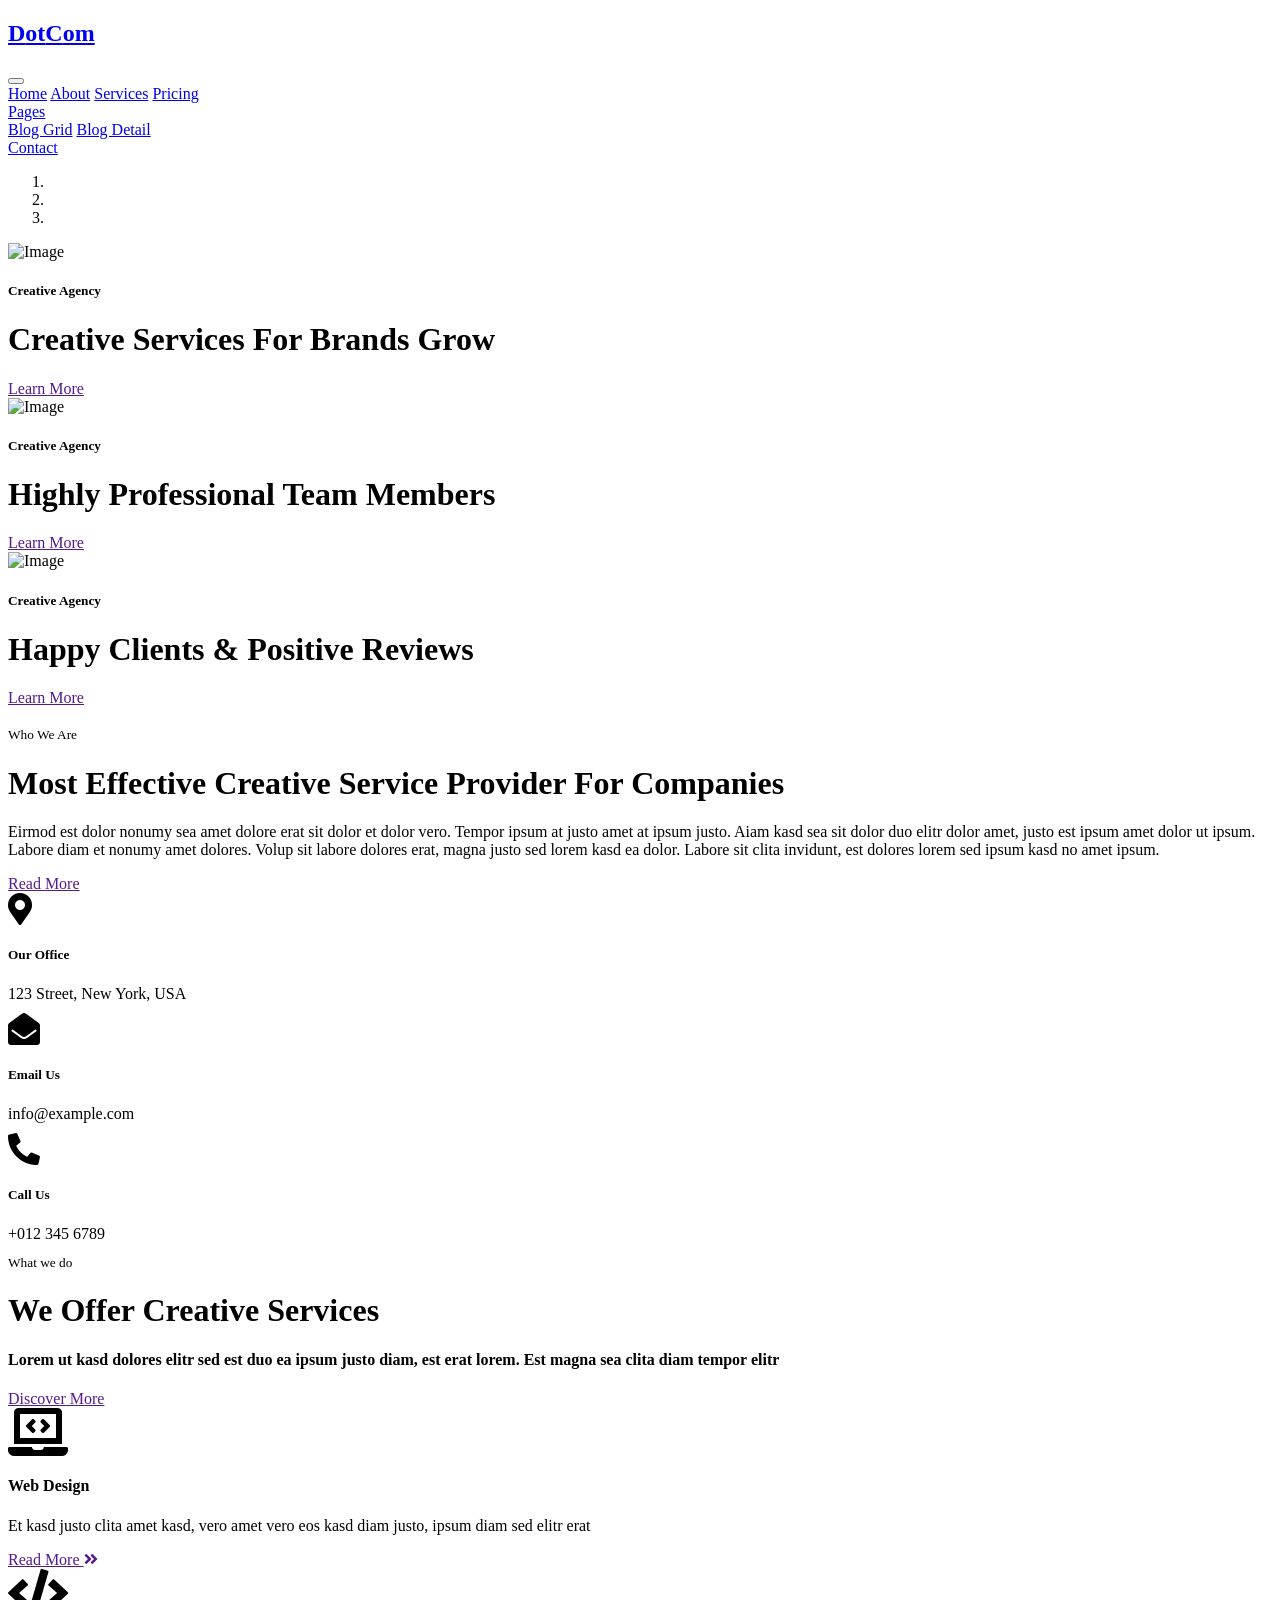
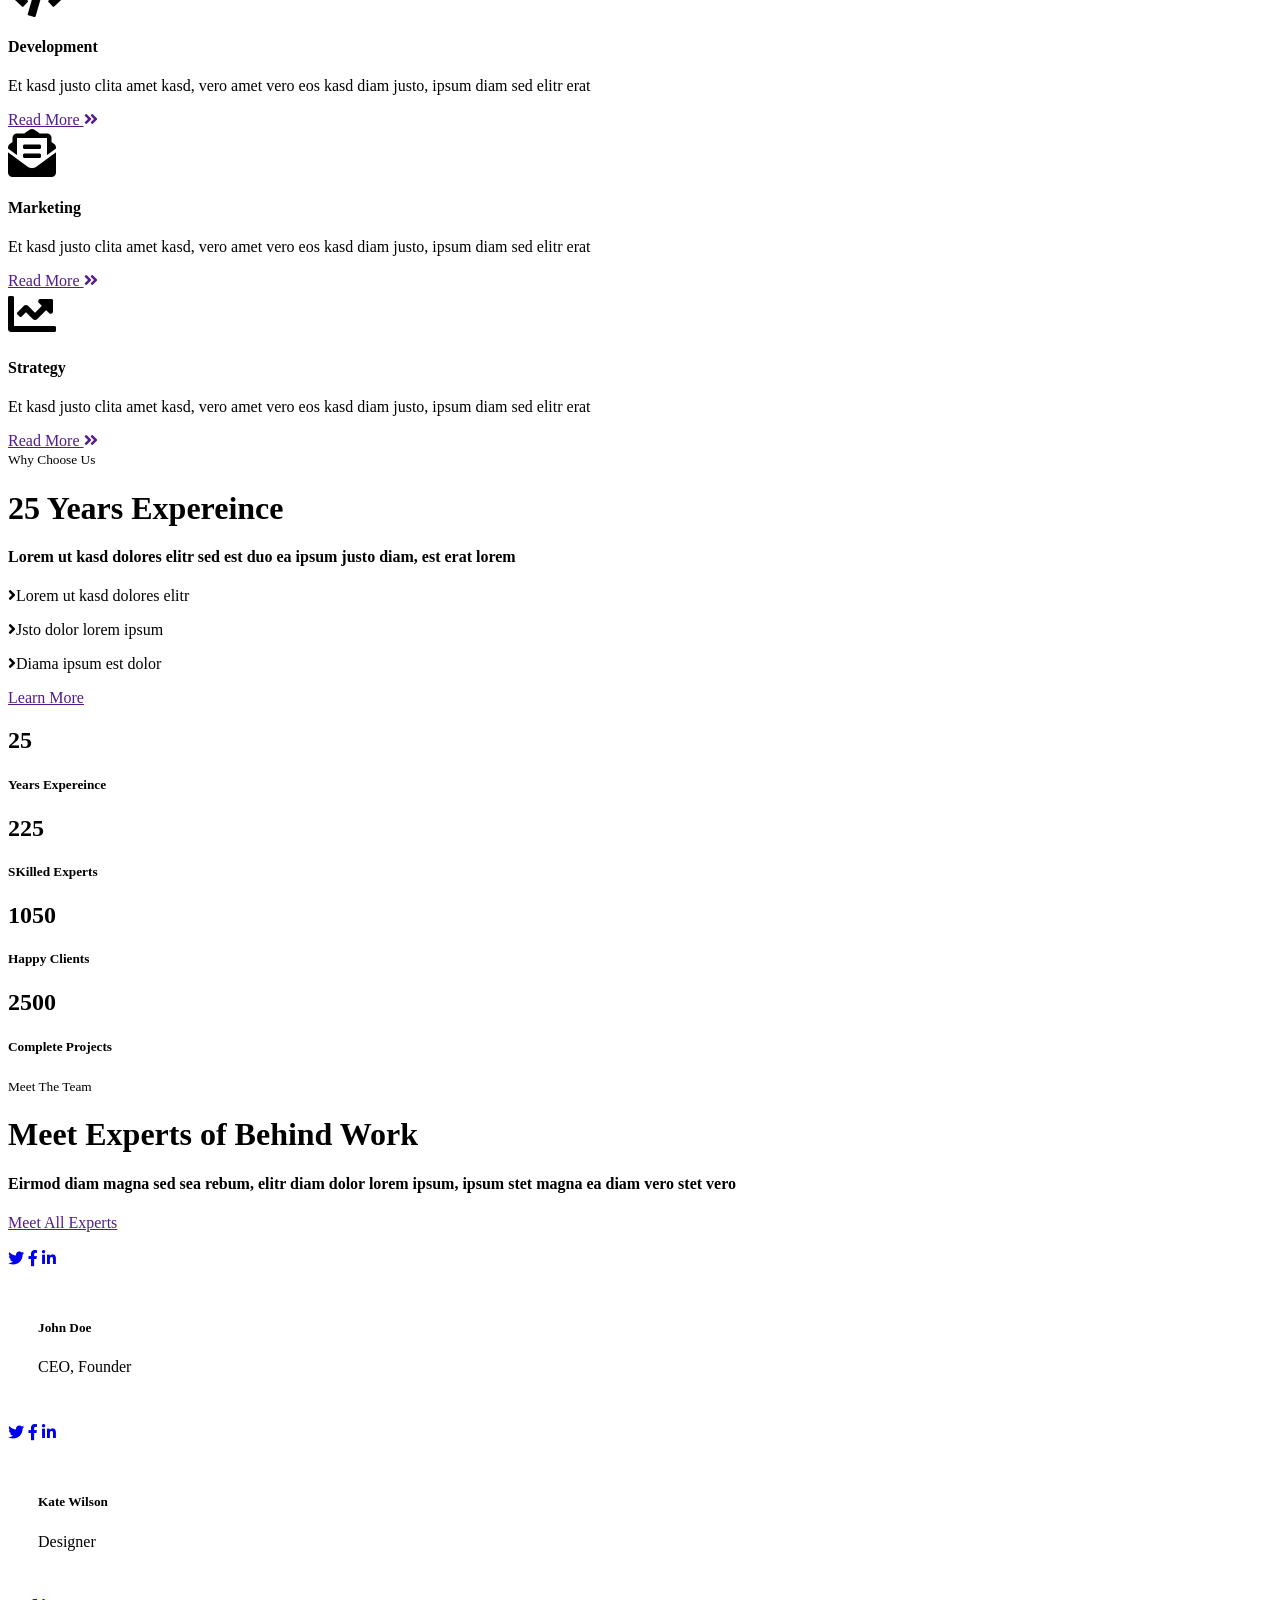
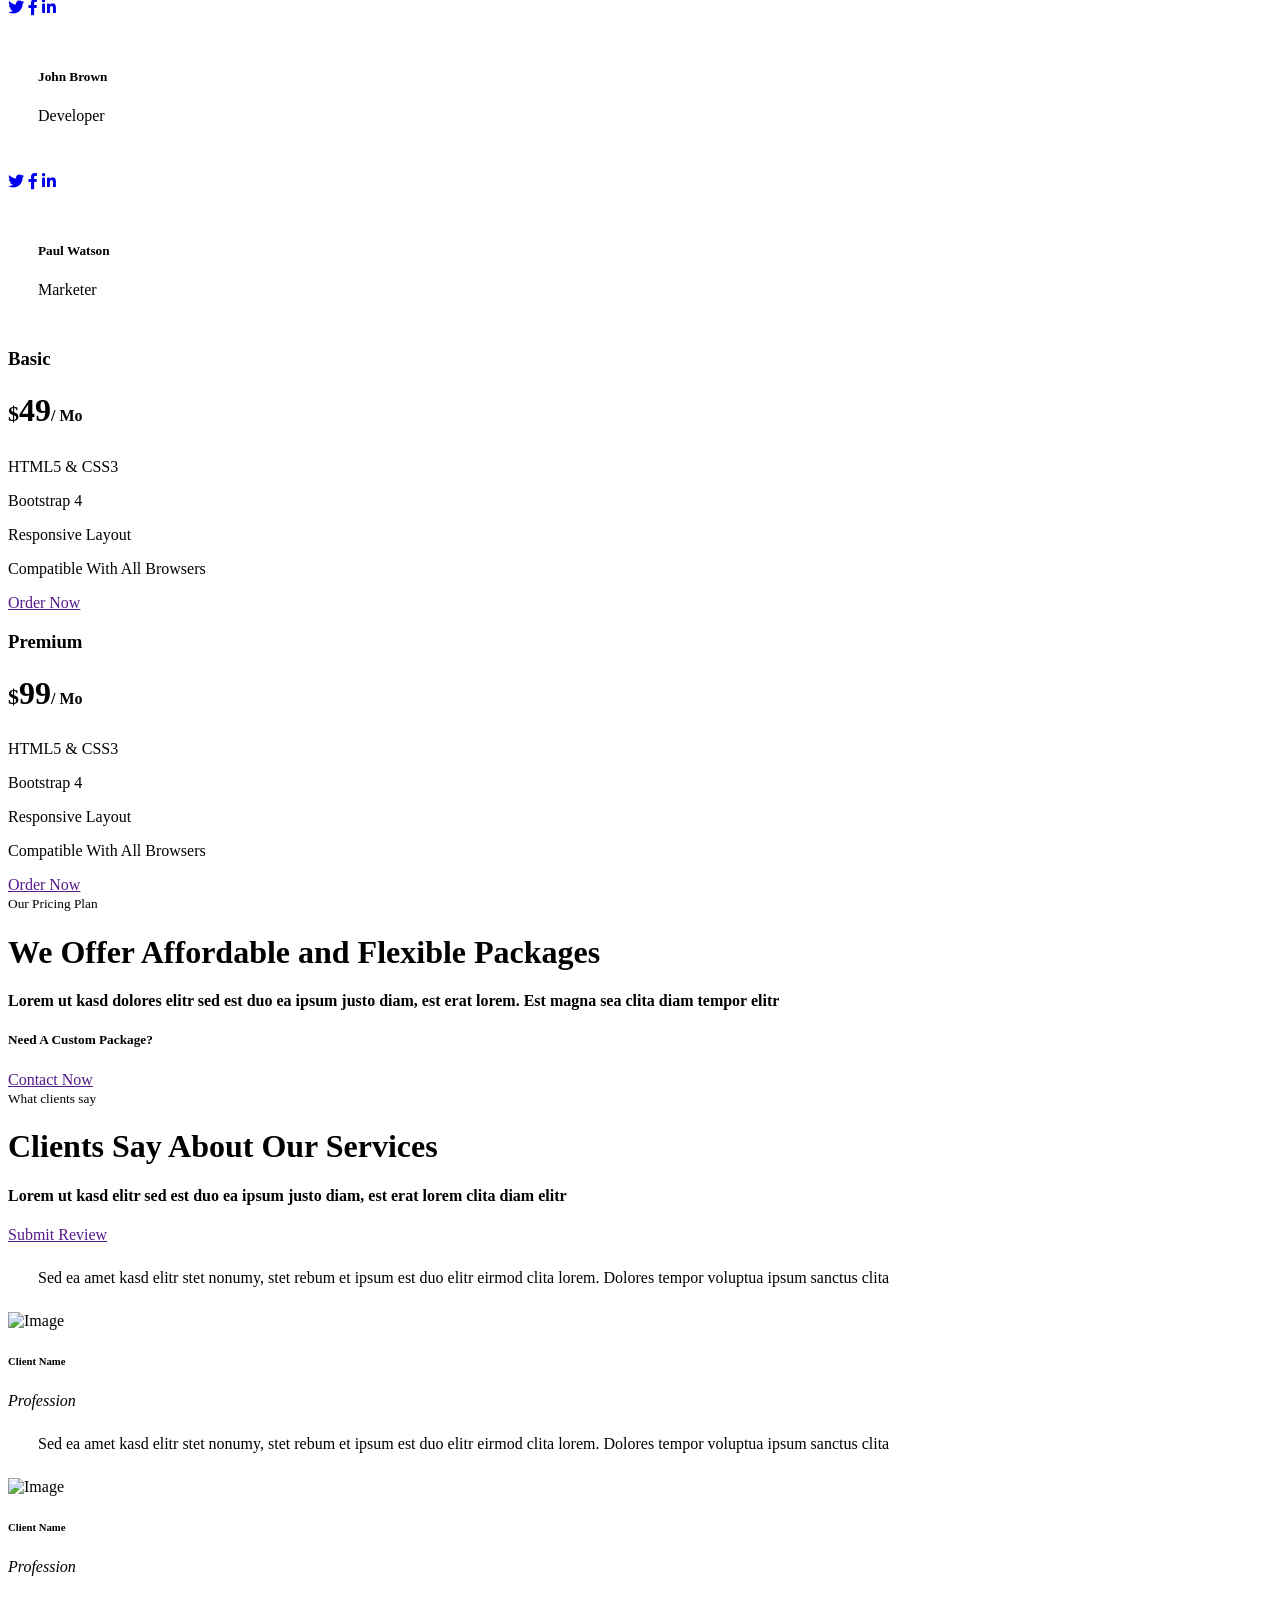
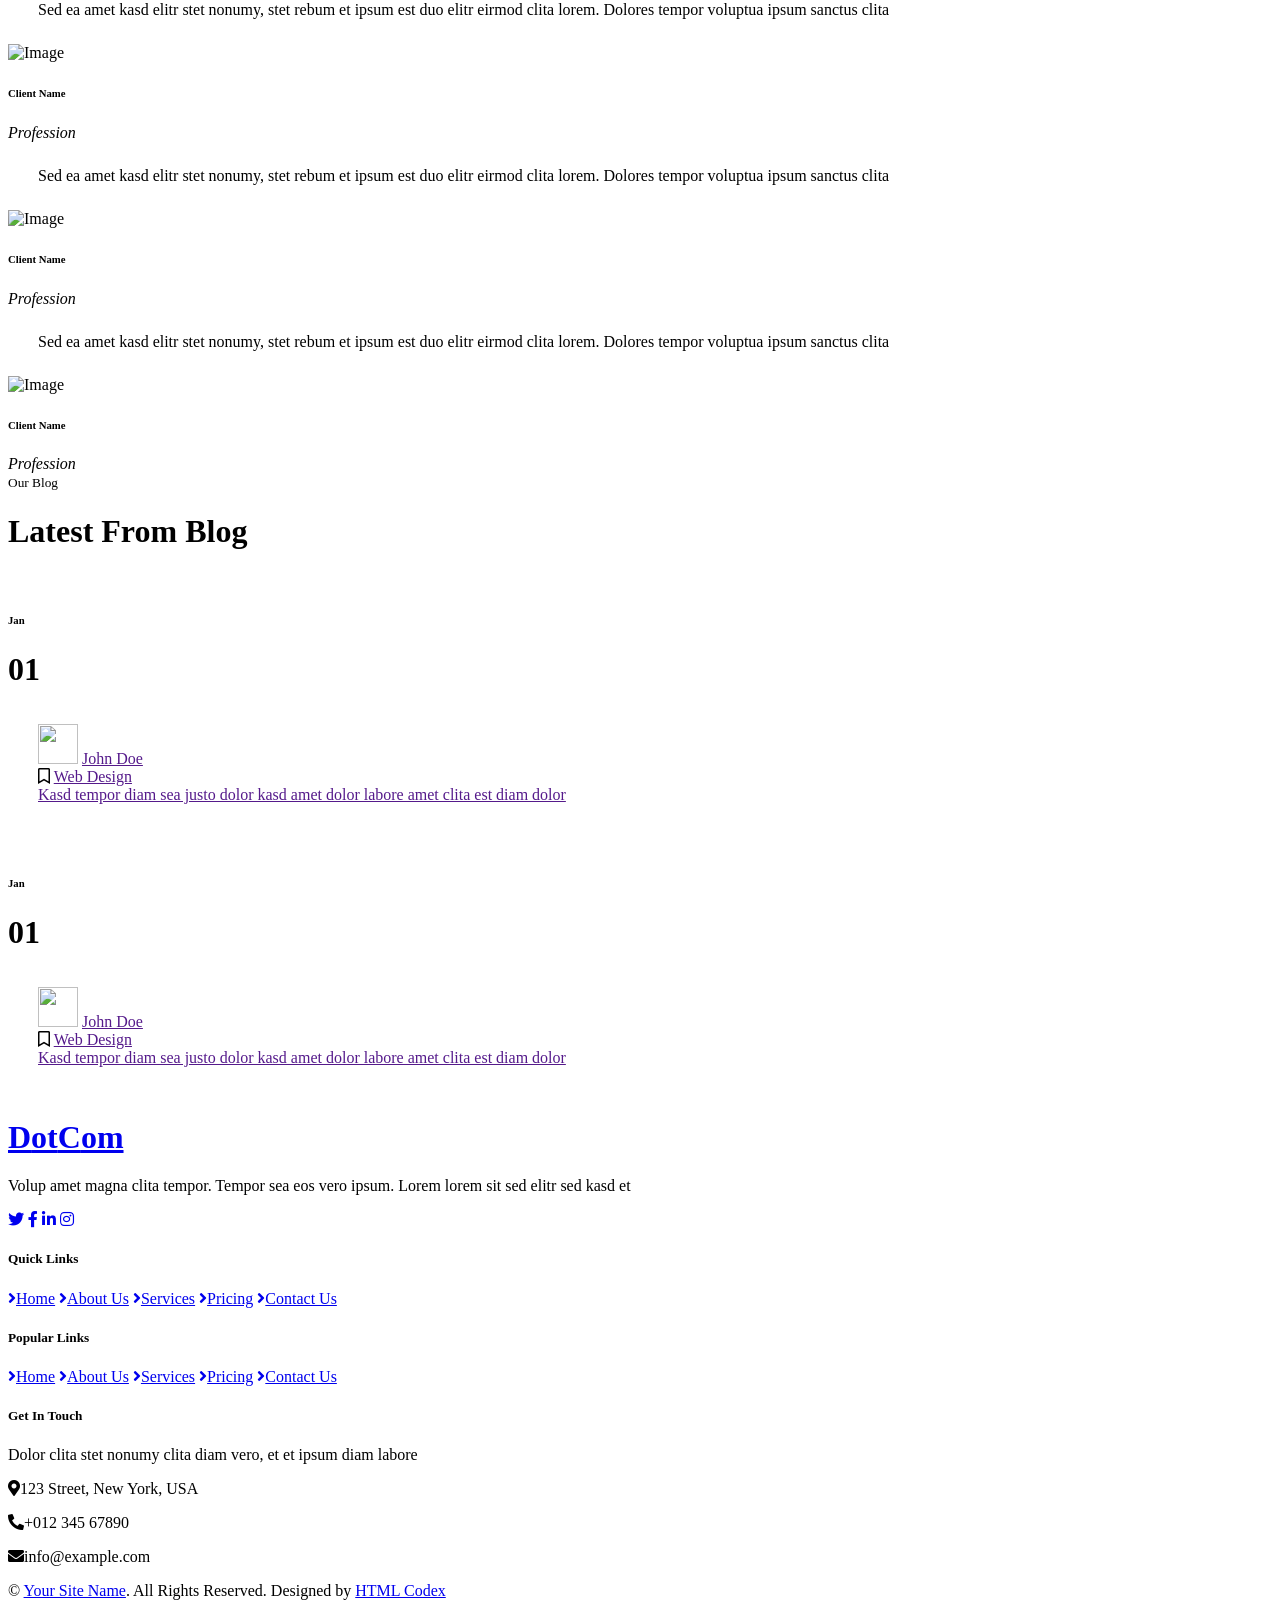
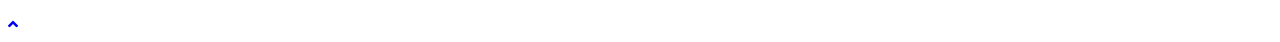
==== index.html @ 4af5a6f2 "Add files via upload" ====
<!DOCTYPE html>
<html lang="en">

<head>
    <meta charset="utf-8">
    <title>DotCom - Creative Agency Website Template</title>
    <meta content="width=device-width, initial-scale=1.0" name="viewport">
    <meta content="Free HTML Templates" name="keywords">
    <meta content="Free HTML Templates" name="description">

    <!-- Favicon -->
    <link href="img/favicon.ico" rel="icon">

    <!-- Google Web Fonts -->
    <link rel="preconnect" href="https://fonts.gstatic.com">
    <link href="https://fonts.googleapis.com/css2?family=Raleway:wght@400;500;600;700;800;900&display=swap" rel="stylesheet"> 

    <!-- Font Awesome -->
    <link href="https://cdnjs.cloudflare.com/ajax/libs/font-awesome/5.15.0/css/all.min.css" rel="stylesheet">

    <!-- Libraries Stylesheet -->
    <link href="lib/owlcarousel/assets/owl.carousel.min.css" rel="stylesheet">

    <!-- Customized Bootstrap Stylesheet -->
    <link href="css/style.css" rel="stylesheet">
</head>

<body>
    <!-- Navbar Start -->
    <div class="container-fluid nav-bar p-0">
        <div class="container-lg p-0">
            <nav class="navbar navbar-expand-lg bg-secondary navbar-dark">
                <a href="index.html" class="navbar-brand">
                    <h1 class="m-0 text-white display-4"><span class="text-primary">D</span>ot<span class="text-primary">C</span>om</h1>
                </a>
                <button type="button" class="navbar-toggler" data-toggle="collapse" data-target="#navbarCollapse">
                    <span class="navbar-toggler-icon"></span>
                </button>
                <div class="collapse navbar-collapse justify-content-between" id="navbarCollapse">
                    <div class="navbar-nav ml-auto py-0">
                        <a href="index.html" class="nav-item nav-link active">Home</a>
                        <a href="about.html" class="nav-item nav-link">About</a>
                        <a href="service.html" class="nav-item nav-link">Services</a>
                        <a href="pricing.html" class="nav-item nav-link">Pricing</a>
                        <div class="nav-item dropdown">
                            <a href="#" class="nav-link dropdown-toggle" data-toggle="dropdown">Pages</a>
                            <div class="dropdown-menu border-0 rounded-0 m-0">
                                <a href="blog.html" class="dropdown-item">Blog Grid</a>
                                <a href="single.html" class="dropdown-item">Blog Detail</a>
                            </div>
                        </div>
                        <a href="contact.html" class="nav-item nav-link">Contact</a>
                    </div>
                </div>
            </nav>
        </div>
    </div>
    <!-- Navbar End -->


    <!-- Carousel Start -->
    <div class="container-fluid p-0 mb-5">
        <div id="header-carousel" class="carousel slide carousel-fade" data-ride="carousel">
            <ol class="carousel-indicators">
                <li data-target="#header-carousel" data-slide-to="0" class="active"></li>
                <li data-target="#header-carousel" data-slide-to="1"></li>
                <li data-target="#header-carousel" data-slide-to="2"></li>
            </ol>
            <div class="carousel-inner">
                <div class="carousel-item active">
                    <img class="img-fluid" src="img/carousel-1.jpg" alt="Image">
                    <div class="carousel-caption d-flex align-items-center justify-content-center">
                        <div class="p-5" style="width: 100%; max-width: 900px;">
                            <h5 class="text-white text-uppercase mb-md-3">Creative Agency</h5>
                            <h1 class="display-3 text-white mb-md-4">Creative Services For Brands Grow</h1>
                            <a href="" class="btn btn-primary py-md-2 px-md-4 font-weight-semi-bold mt-2">Learn More</a>
                        </div>
                    </div>
                </div>
                <div class="carousel-item">
                    <img class="img-fluid" src="img/carousel-2.jpg" alt="Image">
                    <div class="carousel-caption d-flex align-items-center justify-content-center">
                        <div class="p-5" style="width: 100%; max-width: 900px;">
                            <h5 class="text-white text-uppercase mb-md-3">Creative Agency</h5>
                            <h1 class="display-3 text-white mb-md-4">Highly Professional Team Members</h1>
                            <a href="" class="btn btn-primary py-md-2 px-md-4 font-weight-semi-bold mt-2">Learn More</a>
                        </div>
                    </div>
                </div>
                <div class="carousel-item">
                    <img class="img-fluid" src="img/carousel-3.jpg" alt="Image">
                    <div class="carousel-caption d-flex align-items-center justify-content-center">
                        <div class="p-5" style="width: 100%; max-width: 900px;">
                            <h5 class="text-white text-uppercase mb-md-3">Creative Agency</h5>
                            <h1 class="display-3 text-white mb-md-4">Happy Clients & Positive Reviews</h1>
                            <a href="" class="btn btn-primary py-md-2 px-md-4 font-weight-semi-bold mt-2">Learn More</a>
                        </div>
                    </div>
                </div>
            </div>
        </div>
    </div>
    <!-- Carousel End -->


    <!-- About Start -->
    <div class="container-fluid py-5">
        <div class="container">
            <div class="row align-items-center pb-1">
                <div class="col-lg-5">
                    <img class="img-thumbnail p-3" src="img/about.jpg" alt="">
                </div>
                <div class="col-lg-7 mt-5 mt-lg-0">
                    <small class="bg-primary text-white text-uppercase font-weight-bold px-1">Who We Are</small>
                    <h1 class="mt-2 mb-4">Most Effective Creative Service Provider For Companies</h1>
                    <p class="mb-4">Eirmod est dolor nonumy sea amet dolore erat sit dolor et dolor vero. Tempor ipsum at justo amet at ipsum justo. Aiam kasd sea sit dolor duo elitr dolor amet, justo est ipsum amet dolor ut ipsum. Labore diam et nonumy amet dolores. Volup sit labore dolores erat, magna justo sed lorem kasd ea dolor. Labore sit clita invidunt, est dolores lorem sed ipsum kasd no amet ipsum.</p>
                    <a href="" class="btn btn-primary py-md-2 px-md-4 font-weight-semi-bold">Read More</a>
                </div>
            </div>
            <div class="row mt-4">
                <div class="col-md-4">
                    <div class="d-flex align-items-center border mb-4 mb-lg-0 p-4" style="height: 120px;">
                        <i class="fa fa-2x fa-map-marker-alt text-primary mr-3"></i>
                        <div class="d-flex flex-column">
                            <h5 class="font-weight-bold">Our Office</h5>
                            <p class="m-0">123 Street, New York, USA</p>
                        </div>
                    </div>
                </div>
                <div class="col-md-4">
                    <div class="d-flex align-items-center border mb-4 mb-lg-0 p-4" style="height: 120px;">
                        <i class="fa fa-2x fa-envelope-open text-primary mr-3"></i>
                        <div class="d-flex flex-column">
                            <h5 class="font-weight-bold">Email Us</h5>
                            <p class="m-0">info@example.com</p>
                        </div>
                    </div>
                </div>
                <div class="col-md-4">
                    <div class="d-flex align-items-center border mb-4 mb-lg-0 p-4" style="height: 120px;">
                        <i class="fas fa-2x fa-phone-alt text-primary mr-3"></i>
                        <div class="d-flex flex-column">
                            <h5 class="font-weight-bold">Call Us</h5>
                            <p class="m-0">+012 345 6789</p>
                        </div>
                    </div>
                </div>
            </div>
        </div>
    </div>
    <!-- About End -->


    <!-- Services Start -->
    <div class="container-fluid pt-5 pb-3">
        <div class="container">
            <div class="row">
                <div class="col-lg-4 mb-5">
                    <small class="bg-primary text-white text-uppercase font-weight-bold px-1">What we do</small>
                    <h1 class="mt-2 mb-3">We Offer Creative Services</h1>
                    <h4 class="font-weight-normal text-muted mb-4">Lorem ut kasd dolores elitr sed est duo ea ipsum justo diam, est erat lorem. Est magna sea clita diam tempor elitr</h4>
                    <a href="" class="btn btn-primary py-md-2 px-md-4 font-weight-semi-bold">Discover More</a>
                </div>
                <div class="col-lg-8">
                    <div class="row">
                        <div class="col-md-6 mb-5">
                            <div class="d-flex">
                                <i class="fa fa-3x fa-laptop-code text-primary mr-4"></i>
                                <div class="d-flex flex-column">
                                    <h4 class="font-weight-bold mb-3">Web Design</h4>
                                    <p>Et kasd justo clita amet kasd, vero amet vero eos kasd diam justo, ipsum diam sed elitr erat</p>
                                    <a class="font-weight-semi-bold" href="">Read More <i class="fa fa-angle-double-right"></i></a>
                                </div>
                            </div>
                        </div>
                        <div class="col-md-6 mb-5">
                            <div class="d-flex">
                                <i class="fa fa-3x fa-code text-primary mr-4"></i>
                                <div class="d-flex flex-column">
                                    <h4 class="font-weight-bold mb-3">Development</h4>
                                    <p>Et kasd justo clita amet kasd, vero amet vero eos kasd diam justo, ipsum diam sed elitr erat</p>
                                    <a class="font-weight-semi-bold" href="">Read More <i class="fa fa-angle-double-right"></i></a>
                                </div>
                            </div>
                        </div>
                        <div class="col-md-6 mb-5">
                            <div class="d-flex">
                                <i class="fa fa-3x fa-envelope-open-text text-primary mr-4"></i>
                                <div class="d-flex flex-column">
                                    <h4 class="font-weight-bold mb-3">Marketing</h4>
                                    <p>Et kasd justo clita amet kasd, vero amet vero eos kasd diam justo, ipsum diam sed elitr erat</p>
                                    <a class="font-weight-semi-bold" href="">Read More <i class="fa fa-angle-double-right"></i></a>
                                </div>
                            </div>
                        </div>
                        <div class="col-md-6 mb-5">
                            <div class="d-flex">
                                <i class="fa fa-3x fa-chart-line text-primary mr-4"></i>
                                <div class="d-flex flex-column">
                                    <h4 class="font-weight-bold mb-3">Strategy</h4>
                                    <p>Et kasd justo clita amet kasd, vero amet vero eos kasd diam justo, ipsum diam sed elitr erat</p>
                                    <a class="font-weight-semi-bold" href="">Read More <i class="fa fa-angle-double-right"></i></a>
                                </div>
                            </div>
                        </div>
                    </div>
                </div>
            </div>
        </div>
    </div>
    <!-- Services End -->


    <!-- Features Start -->
    <div class="container-fluid pt-5 pb-2">
        <div class="container">
            <div class="row">
                <div class="col-lg-6 mb-5">
                    <small class="bg-primary text-white text-uppercase font-weight-bold px-1">Why Choose Us</small>
                    <h1 class="mt-2 mb-3">25 Years Expereince</h1>
                    <h4 class="font-weight-normal text-muted mb-4">Lorem ut kasd dolores elitr sed est duo ea ipsum justo diam, est erat lorem</h4>
                    <div class="list-inline mb-4">
                        <p class="font-weight-semi-bold mb-2"><i class="fa fa-angle-right text-primary mr-2"></i>Lorem ut kasd dolores elitr</p>
                        <p class="font-weight-semi-bold mb-2"><i class="fa fa-angle-right text-primary mr-2"></i>Jsto dolor lorem ipsum</p>
                        <p class="font-weight-semi-bold mb-2"><i class="fa fa-angle-right text-primary mr-2"></i>Diama ipsum est dolor</p>
                    </div>
                    <a href="" class="btn btn-primary py-md-2 px-md-4 font-weight-semi-bold">Learn More</a>
                </div>
                <div class="col-lg-6">
                    <div class="row">
                        <div class="col-sm-6 pb-1">
                            <div class="d-flex flex-column align-items-center border px-4 mb-4">
                                <h2 class="display-3 text-primary mb-3" data-toggle="counter-up">25</h2>
                                <h5 class="font-weight-bold mb-4">Years Expereince</h5>
                            </div>
                        </div>
                        <div class="col-sm-6 pb-1">
                            <div class="d-flex flex-column align-items-center border px-4 mb-4">
                                <h2 class="display-3 text-primary mb-3" data-toggle="counter-up">225</h2>
                                <h5 class="font-weight-bold mb-4">SKilled Experts</h5>
                            </div>
                        </div>
                        <div class="col-sm-6 pb-1">
                            <div class="d-flex flex-column align-items-center border px-4 mb-4">
                                <h2 class="display-3 text-primary mb-3" data-toggle="counter-up">1050</h2>
                                <h5 class="font-weight-bold mb-4">Happy Clients</h5>
                            </div>
                        </div>
                        <div class="col-sm-6 pb-1">
                            <div class="d-flex flex-column align-items-center border px-4 mb-4">
                                <h2 class="display-3 text-primary mb-3" data-toggle="counter-up">2500</h2>
                                <h5 class="font-weight-bold mb-4">Complete Projects</h5>
                            </div>
                        </div>
                    </div>
                </div>
            </div>
        </div>
    </div>
    <!-- Features End -->


    <!-- Team Start -->
    <div class="container-fluid pt-5">
        <div class="container">
            <div class="row">
                <div class="col-lg-4 mb-5">
                    <small class="bg-primary text-white text-uppercase font-weight-bold px-1">Meet The Team</small>
                    <h1 class="mt-2 mb-3">Meet Experts of Behind Work</h1>
                    <h4 class="font-weight-normal text-muted mb-4">Eirmod diam magna sed sea rebum, elitr diam dolor lorem ipsum, ipsum stet magna ea diam vero stet vero</h4>
                    <a href="" class="btn btn-primary py-md-2 px-md-4 font-weight-semi-bold">Meet All Experts</a>
                </div>
                <div class="col-lg-8 mb-5">
                    <div class="owl-carousel team-carousel">
                        <div class="team-item">
                            <div class="position-relative">
                                <img class="img-fluid w-100" src="img/team-1.jpg" alt="">
                                <div class="team-overlay position-absolute d-flex align-items-center justify-content-center m-3">
                                    <div class="d-flex align-items-center justify-content-start">
                                        <a class="btn btn-outline-secondary rounded-circle text-center mr-2 px-0" style="width: 38px; height: 38px;" href="#"><i class="fab fa-twitter"></i></a>
                                        <a class="btn btn-outline-secondary rounded-circle text-center mr-2 px-0" style="width: 38px; height: 38px;" href="#"><i class="fab fa-facebook-f"></i></a>
                                        <a class="btn btn-outline-secondary rounded-circle text-center px-0" style="width: 38px; height: 38px;" href="#"><i class="fab fa-linkedin-in"></i></a>
                                    </div>
                                </div>
                            </div>
                            <div class="border border-top-0 text-center" style="padding: 30px;">
                                <h5 class="font-weight-bold">John Doe</h5>
                                <span>CEO, Founder</span>
                            </div>
                        </div>
                        <div class="team-item">
                            <div class="position-relative">
                                <img class="img-fluid w-100" src="img/team-2.jpg" alt="">
                                <div class="team-overlay position-absolute d-flex align-items-center justify-content-center m-3">
                                    <div class="d-flex align-items-center justify-content-start">
                                        <a class="btn btn-outline-secondary rounded-circle text-center mr-2 px-0" style="width: 38px; height: 38px;" href="#"><i class="fab fa-twitter"></i></a>
                                        <a class="btn btn-outline-secondary rounded-circle text-center mr-2 px-0" style="width: 38px; height: 38px;" href="#"><i class="fab fa-facebook-f"></i></a>
                                        <a class="btn btn-outline-secondary rounded-circle text-center px-0" style="width: 38px; height: 38px;" href="#"><i class="fab fa-linkedin-in"></i></a>
                                    </div>
                                </div>
                            </div>
                            <div class="border border-top-0 text-center" style="padding: 30px;">
                                <h5 class="font-weight-bold">Kate Wilson</h5>
                                <span>Designer</span>
                            </div>
                        </div>
                        <div class="team-item">
                            <div class="position-relative">
                                <img class="img-fluid w-100" src="img/team-3.jpg" alt="">
                                <div class="team-overlay position-absolute d-flex align-items-center justify-content-center m-3">
                                    <div class="d-flex align-items-center justify-content-start">
                                        <a class="btn btn-outline-secondary rounded-circle text-center mr-2 px-0" style="width: 38px; height: 38px;" href="#"><i class="fab fa-twitter"></i></a>
                                        <a class="btn btn-outline-secondary rounded-circle text-center mr-2 px-0" style="width: 38px; height: 38px;" href="#"><i class="fab fa-facebook-f"></i></a>
                                        <a class="btn btn-outline-secondary rounded-circle text-center px-0" style="width: 38px; height: 38px;" href="#"><i class="fab fa-linkedin-in"></i></a>
                                    </div>
                                </div>
                            </div>
                            <div class="border border-top-0 text-center" style="padding: 30px;">
                                <h5 class="font-weight-bold">John Brown</h5>
                                <span>Developer</span>
                            </div>
                        </div>
                        <div class="team-item">
                            <div class="position-relative">
                                <img class="img-fluid w-100" src="img/team-4.jpg" alt="">
                                <div class="team-overlay position-absolute d-flex align-items-center justify-content-center m-3">
                                    <div class="d-flex align-items-center justify-content-start">
                                        <a class="btn btn-outline-secondary rounded-circle text-center mr-2 px-0" style="width: 38px; height: 38px;" href="#"><i class="fab fa-twitter"></i></a>
                                        <a class="btn btn-outline-secondary rounded-circle text-center mr-2 px-0" style="width: 38px; height: 38px;" href="#"><i class="fab fa-facebook-f"></i></a>
                                        <a class="btn btn-outline-secondary rounded-circle text-center px-0" style="width: 38px; height: 38px;" href="#"><i class="fab fa-linkedin-in"></i></a>
                                    </div>
                                </div>
                            </div>
                            <div class="border border-top-0 text-center" style="padding: 30px;">
                                <h5 class="font-weight-bold">Paul Watson</h5>
                                <span>Marketer</span>
                            </div>
                        </div>
                    </div>
                </div>
            </div>
        </div>
    </div>
    <!-- Team End -->


    <!-- Pricing Plan Start -->
    <div class="container-fluid pt-5">
        <div class="container">
            <div class="row">
                <div class="col-lg-7">
                    <div class="row">
                        <div class="col-md-6 mb-5">
                            <div class="d-flex flex-column align-items-center justify-content-center bg-primary p-4">
                                <h3>Basic</h3>
                                <h1 class="display-4 mb-0">
                                    <small class="align-top"
                                        style="font-size: 22px; line-height: 45px;">$</small>49<small
                                        class="align-bottom" style="font-size: 16px; line-height: 40px;">/
                                        Mo</small>
                                </h1>
                            </div>
                            <div class="border border-top-0 d-flex flex-column align-items-center py-4">
                                <p>HTML5 & CSS3</p>
                                <p>Bootstrap 4</p>
                                <p>Responsive Layout</p>
                                <p>Compatible With All Browsers</p>
                                <a href="" class="btn btn-primary py-md-2 px-md-4 font-weight-semi-bold my-2">Order Now</a>
                            </div>
                        </div>
                        <div class="col-md-6 mb-5">
                            <div class="d-flex flex-column align-items-center justify-content-center bg-primary p-4">
                                <h3>Premium</h3>
                                <h1 class="display-4 mb-0">
                                    <small class="align-top"
                                        style="font-size: 22px; line-height: 45px;">$</small>99<small
                                        class="align-bottom" style="font-size: 16px; line-height: 40px;">/
                                        Mo</small>
                                </h1>
                            </div>
                            <div class="border border-top-0 d-flex flex-column align-items-center py-4">
                                <p>HTML5 & CSS3</p>
                                <p>Bootstrap 4</p>
                                <p>Responsive Layout</p>
                                <p>Compatible With All Browsers</p>
                                <a href="" class="btn btn-primary py-md-2 px-md-4 font-weight-semi-bold my-2">Order Now</a>
                            </div>
                        </div>
                    </div>
                </div>
                <div class="col-lg-5 mb-5">
                    <small class="d-inline bg-primary text-white text-uppercase font-weight-bold px-1">Our Pricing Plan</small>
                    <h1 class="mt-2 mb-3">We Offer Affordable and Flexible Packages</h1>
                    <h4 class="font-weight-normal text-muted mb-4">Lorem ut kasd dolores elitr sed est duo ea ipsum justo diam, est erat lorem. Est magna sea clita diam tempor elitr</h4>
                    <h5 class="font-weight-bold mb-4">Need A Custom Package?</h5>
                    <a href="" class="btn btn-primary py-md-2 px-md-4 font-weight-semi-bold">Contact Now</a>
                </div>
            </div>
        </div>
    </div>
    <!-- Pricing Plan End -->


    <!-- Testimonial Start -->
    <div class="container-fluid pt-5">
        <div class="container">
            <div class="row">
                <div class="col-lg-4 mb-5">
                    <small class="bg-primary text-white text-uppercase font-weight-bold px-1">What clients say</small>
                    <h1 class="mt-2 mb-3">Clients Say About Our Services</h1>
                    <h4 class="font-weight-normal text-muted mb-4">Lorem ut kasd elitr sed est duo ea ipsum justo diam, est erat lorem clita diam elitr</h4>
                    <a href="" class="btn btn-primary py-md-2 px-md-4 font-weight-semi-bold">Submit Review</a>
                </div>
                <div class="col-lg-8 mb-5">
                    <div class="owl-carousel testimonial-carousel">
                        <div class="testimonial-item">
                            <div class="testimonial-text position-relative border mb-4" style="padding: 25px 30px;">
                                Sed ea amet kasd elitr stet nonumy, stet rebum et ipsum est duo elitr eirmod clita lorem. Dolores tempor voluptua ipsum sanctus clita
                            </div>
                            <div class="d-flex align-items-center">
                                <img class="img-fluid rounded-circle" src="img/testimonial-1.jpg" style="width: 80px; height: 80px;" alt="Image">
                                <div class="pl-4">
                                    <h6 class="font-weight-bold">Client Name</h6>
                                    <i class="text-muted">Profession</i>
                                </div>
                            </div>
                        </div>
                        <div class="testimonial-item">
                            <div class="testimonial-text position-relative border mb-4" style="padding: 25px 30px;">
                                Sed ea amet kasd elitr stet nonumy, stet rebum et ipsum est duo elitr eirmod clita lorem. Dolores tempor voluptua ipsum sanctus clita
                            </div>
                            <div class="d-flex align-items-center">
                                <img class="img-fluid rounded-circle" src="img/testimonial-2.jpg" style="width: 80px; height: 80px;" alt="Image">
                                <div class="pl-4">
                                    <h6 class="font-weight-bold">Client Name</h6>
                                    <i class="text-muted">Profession</i>
                                </div>
                            </div>
                        </div>
                        <div class="testimonial-item">
                            <div class="testimonial-text position-relative border mb-4" style="padding: 25px 30px;">
                                Sed ea amet kasd elitr stet nonumy, stet rebum et ipsum est duo elitr eirmod clita lorem. Dolores tempor voluptua ipsum sanctus clita
                            </div>
                            <div class="d-flex align-items-center">
                                <img class="img-fluid rounded-circle" src="img/testimonial-3.jpg" style="width: 80px; height: 80px;" alt="Image">
                                <div class="pl-4">
                                    <h6 class="font-weight-bold">Client Name</h6>
                                    <i class="text-muted">Profession</i>
                                </div>
                            </div>
                        </div>
                        <div class="testimonial-item">
                            <div class="testimonial-text position-relative border mb-4" style="padding: 25px 30px;">
                                Sed ea amet kasd elitr stet nonumy, stet rebum et ipsum est duo elitr eirmod clita lorem. Dolores tempor voluptua ipsum sanctus clita
                            </div>
                            <div class="d-flex align-items-center">
                                <img class="img-fluid rounded-circle" src="img/testimonial-4.jpg" style="width: 80px; height: 80px;" alt="Image">
                                <div class="pl-4">
                                    <h6 class="font-weight-bold">Client Name</h6>
                                    <i class="text-muted">Profession</i>
                                </div>
                            </div>
                        </div>
                        <div class="testimonial-item">
                            <div class="testimonial-text position-relative border mb-4" style="padding: 25px 30px;">
                                Sed ea amet kasd elitr stet nonumy, stet rebum et ipsum est duo elitr eirmod clita lorem. Dolores tempor voluptua ipsum sanctus clita
                            </div>
                            <div class="d-flex align-items-center">
                                <img class="img-fluid rounded-circle" src="img/testimonial-5.jpg" style="width: 80px; height: 80px;" alt="Image">
                                <div class="pl-4">
                                    <h6 class="font-weight-bold">Client Name</h6>
                                    <i class="text-muted">Profession</i>
                                </div>
                            </div>
                        </div>
                    </div>
                </div>
            </div>
        </div>
    </div>
    <!-- Testimonial End -->


    <!-- Blog Start -->
    <div class="container-fluid pt-5">
        <div class="container">
            <div class="text-center">
                <small class="bg-primary text-white text-uppercase font-weight-bold text-center px-1">Our Blog</small>
                <h1 class="mt-2 mb-5">Latest From Blog</h1>
            </div>
            <div class="row">
                <div class="col-md-6 mb-5">
                    <div class="position-relative">
                        <img class="img-fluid w-100" src="img/blog-1.jpg" alt="">
                        <div class="position-absolute bg-primary d-flex flex-column align-items-center justify-content-center"
                            style="width: 80px; height: 80px; bottom: 0; left: 0;">
                            <h6 class="text-uppercase mt-2 mb-n2">Jan</h6>
                            <h1 class="m-0">01</h1>
                        </div>
                    </div>
                    <div class="border border-top-0" style="padding: 30px;">
                        <div class="d-flex mb-3">
                            <div class="d-flex align-items-center">
                                <img class="rounded-circle" style="width: 40px; height: 40px;" src="img/user.jpg" alt="">
                                <a class="text-muted ml-2" href="">John Doe</a>
                            </div>
                            <div class="d-flex align-items-center ml-4">
                                <i class="far fa-bookmark text-primary"></i>
                                <a class="text-muted ml-2" href="">Web Design</a>
                            </div>
                        </div>
                        <a class="h5 font-weight-bold" href="">Kasd tempor diam sea justo dolor kasd amet dolor labore amet clita est diam dolor</a>
                    </div>
                </div>
                <div class="col-md-6 mb-5">
                    <div class="position-relative">
                        <img class="img-fluid w-100" src="img/blog-2.jpg" alt="">
                        <div class="position-absolute bg-primary d-flex flex-column align-items-center justify-content-center"
                            style="width: 80px; height: 80px; bottom: 0; left: 0;">
                            <h6 class="text-uppercase mt-2 mb-n2">Jan</h6>
                            <h1 class="m-0">01</h1>
                        </div>
                    </div>
                    <div class="border border-top-0" style="padding: 30px;">
                        <div class="d-flex mb-3">
                            <div class="d-flex align-items-center">
                                <img class="rounded-circle" style="width: 40px; height: 40px;" src="img/user.jpg" alt="">
                                <a class="text-muted ml-2" href="">John Doe</a>
                            </div>
                            <div class="d-flex align-items-center ml-4">
                                <i class="far fa-bookmark text-primary"></i>
                                <a class="text-muted ml-2" href="">Web Design</a>
                            </div>
                        </div>
                        <a class="h5 font-weight-bold" href="">Kasd tempor diam sea justo dolor kasd amet dolor labore amet clita est diam dolor</a>
                    </div>
                </div>
            </div>
        </div>
    </div>
    <!-- Blog End -->


    <!-- Footer Start -->
    <div class="container-fluid bg-secondary text-white mt-5 pt-5 px-sm-3 px-md-5">
        <div class="row pt-5">
            <div class="col-lg-3 col-md-6 mb-5">
                <a href="index.html" class="navbar-brand">
                    <h1 class="m-0 mt-n2 text-white display-4"><span class="text-primary">D</span>ot<span class="text-primary">C</span>om</h1>
                </a>
                <p>Volup amet magna clita tempor. Tempor sea eos vero ipsum. Lorem lorem sit sed elitr sed kasd et</p>
                <div class="d-flex justify-content-start mt-4">
                    <a class="btn btn-outline-primary rounded-circle text-center mr-2 px-0" style="width: 38px; height: 38px;" href="#"><i class="fab fa-twitter"></i></a>
                    <a class="btn btn-outline-primary rounded-circle text-center mr-2 px-0" style="width: 38px; height: 38px;" href="#"><i class="fab fa-facebook-f"></i></a>
                    <a class="btn btn-outline-primary rounded-circle text-center mr-2 px-0" style="width: 38px; height: 38px;" href="#"><i class="fab fa-linkedin-in"></i></a>
                    <a class="btn btn-outline-primary rounded-circle text-center mr-2 px-0" style="width: 38px; height: 38px;" href="#"><i class="fab fa-instagram"></i></a>
                </div>
            </div>
            <div class="col-lg-3 col-md-6 mb-5">
                <h5 class="font-weight-bold text-primary mb-4">Quick Links</h5>
                <div class="d-flex flex-column justify-content-start">
                    <a class="text-white mb-2" href="#"><i class="fa fa-angle-right text-primary mr-2"></i>Home</a>
                    <a class="text-white mb-2" href="#"><i class="fa fa-angle-right text-primary mr-2"></i>About Us</a>
                    <a class="text-white mb-2" href="#"><i class="fa fa-angle-right text-primary mr-2"></i>Services</a>
                    <a class="text-white mb-2" href="#"><i class="fa fa-angle-right text-primary mr-2"></i>Pricing</a>
                    <a class="text-white" href="#"><i class="fa fa-angle-right text-primary mr-2"></i>Contact Us</a>
                </div>
            </div>
            <div class="col-lg-3 col-md-6 mb-5">
                <h5 class="font-weight-bold text-primary mb-4">Popular Links</h5>
                <div class="d-flex flex-column justify-content-start">
                    <a class="text-white mb-2" href="#"><i class="fa fa-angle-right text-primary mr-2"></i>Home</a>
                    <a class="text-white mb-2" href="#"><i class="fa fa-angle-right text-primary mr-2"></i>About Us</a>
                    <a class="text-white mb-2" href="#"><i class="fa fa-angle-right text-primary mr-2"></i>Services</a>
                    <a class="text-white mb-2" href="#"><i class="fa fa-angle-right text-primary mr-2"></i>Pricing</a>
                    <a class="text-white" href="#"><i class="fa fa-angle-right text-primary mr-2"></i>Contact Us</a>
                </div>
            </div>
            <div class="col-lg-3 col-md-6 mb-5">
                <h5 class="font-weight-bold text-primary mb-4">Get In Touch</h5>
                <p>Dolor clita stet nonumy clita diam vero, et et ipsum diam labore</p>
                <p><i class="fa fa-map-marker-alt text-primary mr-2"></i>123 Street, New York, USA</p>
                <p><i class="fa fa-phone-alt text-primary mr-2"></i>+012 345 67890</p>
                <p><i class="fa fa-envelope text-primary mr-2"></i>info@example.com</p>
            </div>
        </div>
    </div>
    <div class="container-fluid py-4 px-sm-3 px-md-5">
        <p class="m-0 text-center">
            &copy; <a class="font-weight-semi-bold" href="#">Your Site Name</a>. All Rights Reserved. Designed by
            <a class="font-weight-semi-bold" href="https://htmlcodex.com">HTML Codex</a>
        </p>
    </div>
    <!-- Footer End -->


    <!-- Back to Top -->
    <a href="#" class="btn btn-lg btn-primary back-to-top"><i class="fa fa-angle-up"></i></a>


    <!-- JavaScript Libraries -->
    <script src="https://code.jquery.com/jquery-3.4.1.min.js"></script>
    <script src="https://stackpath.bootstrapcdn.com/bootstrap/4.4.1/js/bootstrap.bundle.min.js"></script>
    <script src="lib/easing/easing.min.js"></script>
    <script src="lib/waypoints/waypoints.min.js"></script>
    <script src="lib/counterup/counterup.min.js"></script>
    <script src="lib/owlcarousel/owl.carousel.min.js"></script>

    <!-- Contact Javascript File -->
    <script src="mail/jqBootstrapValidation.min.js"></script>
    <script src="mail/contact.js"></script>

    <!-- Template Javascript -->
    <script src="js/main.js"></script>
</body>

</html>
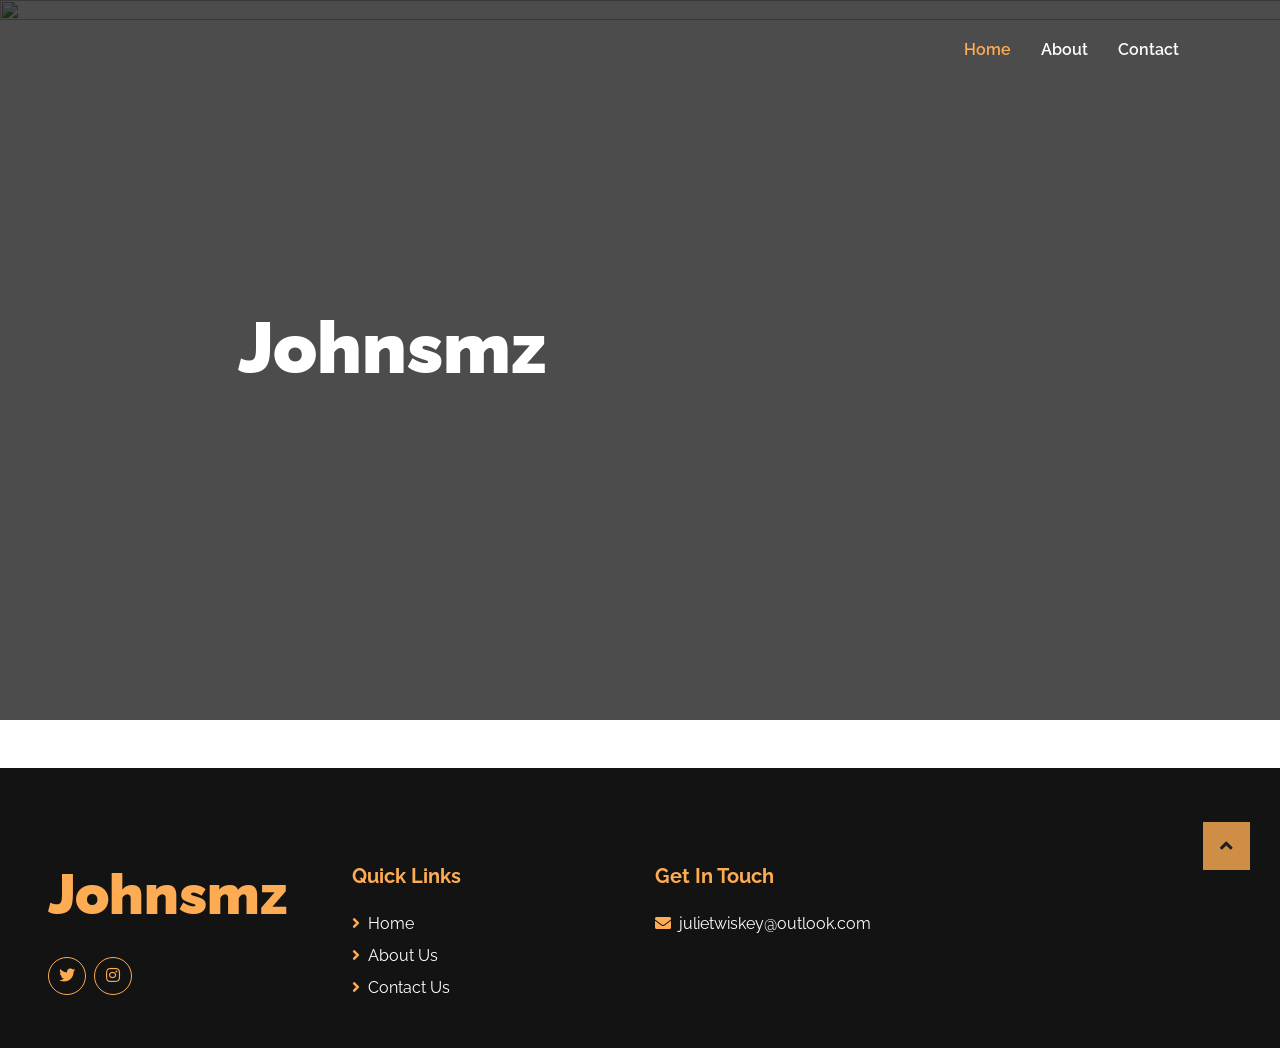
==== commit cd4c9e20: "Update 2" ====
--- a/index.html
+++ b/index.html
@@ -3,13 +3,13 @@
 
 <head>
     <meta charset="utf-8">
-    <title>DotCom - Creative Agency Website Template</title>
+    <title>Johnsmz</title>
     <meta content="width=device-width, initial-scale=1.0" name="viewport">
     <meta content="Free HTML Templates" name="keywords">
     <meta content="Free HTML Templates" name="description">
 
     <!-- Favicon -->
-    <link href="img/favicon.ico" rel="icon">
+    <link href="img/Logo-trans.png" rel="icon">
 
     <!-- Google Web Fonts -->
     <link rel="preconnect" href="https://fonts.gstatic.com">
@@ -30,26 +30,14 @@
     <div class="container-fluid nav-bar p-0">
         <div class="container-lg p-0">
             <nav class="navbar navbar-expand-lg bg-secondary navbar-dark">
-                <a href="index.html" class="navbar-brand">
-                    <h1 class="m-0 text-white display-4"><span class="text-primary">D</span>ot<span class="text-primary">C</span>om</h1>
-                </a>
+                <a href="index.html" class="navbar-brand">                </a>
                 <button type="button" class="navbar-toggler" data-toggle="collapse" data-target="#navbarCollapse">
                     <span class="navbar-toggler-icon"></span>
                 </button>
                 <div class="collapse navbar-collapse justify-content-between" id="navbarCollapse">
                     <div class="navbar-nav ml-auto py-0">
                         <a href="index.html" class="nav-item nav-link active">Home</a>
-                        <a href="about.html" class="nav-item nav-link">About</a>
-                        <a href="service.html" class="nav-item nav-link">Services</a>
-                        <a href="pricing.html" class="nav-item nav-link">Pricing</a>
-                        <div class="nav-item dropdown">
-                            <a href="#" class="nav-link dropdown-toggle" data-toggle="dropdown">Pages</a>
-                            <div class="dropdown-menu border-0 rounded-0 m-0">
-                                <a href="blog.html" class="dropdown-item">Blog Grid</a>
-                                <a href="single.html" class="dropdown-item">Blog Detail</a>
-                            </div>
-                        </div>
-                        <a href="contact.html" class="nav-item nav-link">Contact</a>
+                        <a href="about.html" class="nav-item nav-link">About</a>                        <a href="contact.html" class="nav-item nav-link">Contact</a>
                     </div>
                 </div>
             </nav>
@@ -61,484 +49,39 @@
     <!-- Carousel Start -->
     <div class="container-fluid p-0 mb-5">
         <div id="header-carousel" class="carousel slide carousel-fade" data-ride="carousel">
-            <ol class="carousel-indicators">
-                <li data-target="#header-carousel" data-slide-to="0" class="active"></li>
-                <li data-target="#header-carousel" data-slide-to="1"></li>
-                <li data-target="#header-carousel" data-slide-to="2"></li>
-            </ol>
-            <div class="carousel-inner">
-                <div class="carousel-item active">
-                    <img class="img-fluid" src="img/carousel-1.jpg" alt="Image">
+<div class="carousel-inner">
+        <div class="carousel-item active"> <img src="file:///C|/Users/John Wang/Pictures/Logo-trans-mini.png" alt="" width="1920" height="1080" class="img-fluid"/>
                     <div class="carousel-caption d-flex align-items-center justify-content-center">
                         <div class="p-5" style="width: 100%; max-width: 900px;">
-                            <h5 class="text-white text-uppercase mb-md-3">Creative Agency</h5>
-                            <h1 class="display-3 text-white mb-md-4">Creative Services For Brands Grow</h1>
-                            <a href="" class="btn btn-primary py-md-2 px-md-4 font-weight-semi-bold mt-2">Learn More</a>
-                        </div>
+<h1 class="display-3 text-white mb-md-4">Johnsmz</h1>
+</div>
                     </div>
                 </div>
-                <div class="carousel-item">
-                    <img class="img-fluid" src="img/carousel-2.jpg" alt="Image">
-                    <div class="carousel-caption d-flex align-items-center justify-content-center">
-                        <div class="p-5" style="width: 100%; max-width: 900px;">
-                            <h5 class="text-white text-uppercase mb-md-3">Creative Agency</h5>
-                            <h1 class="display-3 text-white mb-md-4">Highly Professional Team Members</h1>
-                            <a href="" class="btn btn-primary py-md-2 px-md-4 font-weight-semi-bold mt-2">Learn More</a>
-                        </div>
-                    </div>
-                </div>
-                <div class="carousel-item">
-                    <img class="img-fluid" src="img/carousel-3.jpg" alt="Image">
-                    <div class="carousel-caption d-flex align-items-center justify-content-center">
-                        <div class="p-5" style="width: 100%; max-width: 900px;">
-                            <h5 class="text-white text-uppercase mb-md-3">Creative Agency</h5>
-                            <h1 class="display-3 text-white mb-md-4">Happy Clients & Positive Reviews</h1>
-                            <a href="" class="btn btn-primary py-md-2 px-md-4 font-weight-semi-bold mt-2">Learn More</a>
-                        </div>
-                    </div>
-                </div>
-            </div>
+</div>
         </div>
     </div>
     <!-- Carousel End -->
 
 
-    <!-- About Start -->
-    <div class="container-fluid py-5">
-        <div class="container">
-            <div class="row align-items-center pb-1">
-                <div class="col-lg-5">
-                    <img class="img-thumbnail p-3" src="img/about.jpg" alt="">
-                </div>
-                <div class="col-lg-7 mt-5 mt-lg-0">
-                    <small class="bg-primary text-white text-uppercase font-weight-bold px-1">Who We Are</small>
-                    <h1 class="mt-2 mb-4">Most Effective Creative Service Provider For Companies</h1>
-                    <p class="mb-4">Eirmod est dolor nonumy sea amet dolore erat sit dolor et dolor vero. Tempor ipsum at justo amet at ipsum justo. Aiam kasd sea sit dolor duo elitr dolor amet, justo est ipsum amet dolor ut ipsum. Labore diam et nonumy amet dolores. Volup sit labore dolores erat, magna justo sed lorem kasd ea dolor. Labore sit clita invidunt, est dolores lorem sed ipsum kasd no amet ipsum.</p>
-                    <a href="" class="btn btn-primary py-md-2 px-md-4 font-weight-semi-bold">Read More</a>
-                </div>
-            </div>
-            <div class="row mt-4">
-                <div class="col-md-4">
-                    <div class="d-flex align-items-center border mb-4 mb-lg-0 p-4" style="height: 120px;">
-                        <i class="fa fa-2x fa-map-marker-alt text-primary mr-3"></i>
-                        <div class="d-flex flex-column">
-                            <h5 class="font-weight-bold">Our Office</h5>
-                            <p class="m-0">123 Street, New York, USA</p>
-                        </div>
-                    </div>
-                </div>
-                <div class="col-md-4">
-                    <div class="d-flex align-items-center border mb-4 mb-lg-0 p-4" style="height: 120px;">
-                        <i class="fa fa-2x fa-envelope-open text-primary mr-3"></i>
-                        <div class="d-flex flex-column">
-                            <h5 class="font-weight-bold">Email Us</h5>
-                            <p class="m-0">info@example.com</p>
-                        </div>
-                    </div>
-                </div>
-                <div class="col-md-4">
-                    <div class="d-flex align-items-center border mb-4 mb-lg-0 p-4" style="height: 120px;">
-                        <i class="fas fa-2x fa-phone-alt text-primary mr-3"></i>
-                        <div class="d-flex flex-column">
-                            <h5 class="font-weight-bold">Call Us</h5>
-                            <p class="m-0">+012 345 6789</p>
-                        </div>
-                    </div>
-                </div>
-            </div>
-        </div>
-    </div>
-    <!-- About End -->
+    <!-- About Start -->    <!-- About End -->
 
 
-    <!-- Services Start -->
-    <div class="container-fluid pt-5 pb-3">
-        <div class="container">
-            <div class="row">
-                <div class="col-lg-4 mb-5">
-                    <small class="bg-primary text-white text-uppercase font-weight-bold px-1">What we do</small>
-                    <h1 class="mt-2 mb-3">We Offer Creative Services</h1>
-                    <h4 class="font-weight-normal text-muted mb-4">Lorem ut kasd dolores elitr sed est duo ea ipsum justo diam, est erat lorem. Est magna sea clita diam tempor elitr</h4>
-                    <a href="" class="btn btn-primary py-md-2 px-md-4 font-weight-semi-bold">Discover More</a>
-                </div>
-                <div class="col-lg-8">
-                    <div class="row">
-                        <div class="col-md-6 mb-5">
-                            <div class="d-flex">
-                                <i class="fa fa-3x fa-laptop-code text-primary mr-4"></i>
-                                <div class="d-flex flex-column">
-                                    <h4 class="font-weight-bold mb-3">Web Design</h4>
-                                    <p>Et kasd justo clita amet kasd, vero amet vero eos kasd diam justo, ipsum diam sed elitr erat</p>
-                                    <a class="font-weight-semi-bold" href="">Read More <i class="fa fa-angle-double-right"></i></a>
-                                </div>
-                            </div>
-                        </div>
-                        <div class="col-md-6 mb-5">
-                            <div class="d-flex">
-                                <i class="fa fa-3x fa-code text-primary mr-4"></i>
-                                <div class="d-flex flex-column">
-                                    <h4 class="font-weight-bold mb-3">Development</h4>
-                                    <p>Et kasd justo clita amet kasd, vero amet vero eos kasd diam justo, ipsum diam sed elitr erat</p>
-                                    <a class="font-weight-semi-bold" href="">Read More <i class="fa fa-angle-double-right"></i></a>
-                                </div>
-                            </div>
-                        </div>
-                        <div class="col-md-6 mb-5">
-                            <div class="d-flex">
-                                <i class="fa fa-3x fa-envelope-open-text text-primary mr-4"></i>
-                                <div class="d-flex flex-column">
-                                    <h4 class="font-weight-bold mb-3">Marketing</h4>
-                                    <p>Et kasd justo clita amet kasd, vero amet vero eos kasd diam justo, ipsum diam sed elitr erat</p>
-                                    <a class="font-weight-semi-bold" href="">Read More <i class="fa fa-angle-double-right"></i></a>
-                                </div>
-                            </div>
-                        </div>
-                        <div class="col-md-6 mb-5">
-                            <div class="d-flex">
-                                <i class="fa fa-3x fa-chart-line text-primary mr-4"></i>
-                                <div class="d-flex flex-column">
-                                    <h4 class="font-weight-bold mb-3">Strategy</h4>
-                                    <p>Et kasd justo clita amet kasd, vero amet vero eos kasd diam justo, ipsum diam sed elitr erat</p>
-                                    <a class="font-weight-semi-bold" href="">Read More <i class="fa fa-angle-double-right"></i></a>
-                                </div>
-                            </div>
-                        </div>
-                    </div>
-                </div>
-            </div>
-        </div>
-    </div>
-    <!-- Services End -->
+    <!-- Services Start -->    <!-- Services End -->
 
 
-    <!-- Features Start -->
-    <div class="container-fluid pt-5 pb-2">
-        <div class="container">
-            <div class="row">
-                <div class="col-lg-6 mb-5">
-                    <small class="bg-primary text-white text-uppercase font-weight-bold px-1">Why Choose Us</small>
-                    <h1 class="mt-2 mb-3">25 Years Expereince</h1>
-                    <h4 class="font-weight-normal text-muted mb-4">Lorem ut kasd dolores elitr sed est duo ea ipsum justo diam, est erat lorem</h4>
-                    <div class="list-inline mb-4">
-                        <p class="font-weight-semi-bold mb-2"><i class="fa fa-angle-right text-primary mr-2"></i>Lorem ut kasd dolores elitr</p>
-                        <p class="font-weight-semi-bold mb-2"><i class="fa fa-angle-right text-primary mr-2"></i>Jsto dolor lorem ipsum</p>
-                        <p class="font-weight-semi-bold mb-2"><i class="fa fa-angle-right text-primary mr-2"></i>Diama ipsum est dolor</p>
-                    </div>
-                    <a href="" class="btn btn-primary py-md-2 px-md-4 font-weight-semi-bold">Learn More</a>
-                </div>
-                <div class="col-lg-6">
-                    <div class="row">
-                        <div class="col-sm-6 pb-1">
-                            <div class="d-flex flex-column align-items-center border px-4 mb-4">
-                                <h2 class="display-3 text-primary mb-3" data-toggle="counter-up">25</h2>
-                                <h5 class="font-weight-bold mb-4">Years Expereince</h5>
-                            </div>
-                        </div>
-                        <div class="col-sm-6 pb-1">
-                            <div class="d-flex flex-column align-items-center border px-4 mb-4">
-                                <h2 class="display-3 text-primary mb-3" data-toggle="counter-up">225</h2>
-                                <h5 class="font-weight-bold mb-4">SKilled Experts</h5>
-                            </div>
-                        </div>
-                        <div class="col-sm-6 pb-1">
-                            <div class="d-flex flex-column align-items-center border px-4 mb-4">
-                                <h2 class="display-3 text-primary mb-3" data-toggle="counter-up">1050</h2>
-                                <h5 class="font-weight-bold mb-4">Happy Clients</h5>
-                            </div>
-                        </div>
-                        <div class="col-sm-6 pb-1">
-                            <div class="d-flex flex-column align-items-center border px-4 mb-4">
-                                <h2 class="display-3 text-primary mb-3" data-toggle="counter-up">2500</h2>
-                                <h5 class="font-weight-bold mb-4">Complete Projects</h5>
-                            </div>
-                        </div>
-                    </div>
-                </div>
-            </div>
-        </div>
-    </div>
-    <!-- Features End -->
+    <!-- Features Start -->    <!-- Features End -->
 
 
-    <!-- Team Start -->
-    <div class="container-fluid pt-5">
-        <div class="container">
-            <div class="row">
-                <div class="col-lg-4 mb-5">
-                    <small class="bg-primary text-white text-uppercase font-weight-bold px-1">Meet The Team</small>
-                    <h1 class="mt-2 mb-3">Meet Experts of Behind Work</h1>
-                    <h4 class="font-weight-normal text-muted mb-4">Eirmod diam magna sed sea rebum, elitr diam dolor lorem ipsum, ipsum stet magna ea diam vero stet vero</h4>
-                    <a href="" class="btn btn-primary py-md-2 px-md-4 font-weight-semi-bold">Meet All Experts</a>
-                </div>
-                <div class="col-lg-8 mb-5">
-                    <div class="owl-carousel team-carousel">
-                        <div class="team-item">
-                            <div class="position-relative">
-                                <img class="img-fluid w-100" src="img/team-1.jpg" alt="">
-                                <div class="team-overlay position-absolute d-flex align-items-center justify-content-center m-3">
-                                    <div class="d-flex align-items-center justify-content-start">
-                                        <a class="btn btn-outline-secondary rounded-circle text-center mr-2 px-0" style="width: 38px; height: 38px;" href="#"><i class="fab fa-twitter"></i></a>
-                                        <a class="btn btn-outline-secondary rounded-circle text-center mr-2 px-0" style="width: 38px; height: 38px;" href="#"><i class="fab fa-facebook-f"></i></a>
-                                        <a class="btn btn-outline-secondary rounded-circle text-center px-0" style="width: 38px; height: 38px;" href="#"><i class="fab fa-linkedin-in"></i></a>
-                                    </div>
-                                </div>
-                            </div>
-                            <div class="border border-top-0 text-center" style="padding: 30px;">
-                                <h5 class="font-weight-bold">John Doe</h5>
-                                <span>CEO, Founder</span>
-                            </div>
-                        </div>
-                        <div class="team-item">
-                            <div class="position-relative">
-                                <img class="img-fluid w-100" src="img/team-2.jpg" alt="">
-                                <div class="team-overlay position-absolute d-flex align-items-center justify-content-center m-3">
-                                    <div class="d-flex align-items-center justify-content-start">
-                                        <a class="btn btn-outline-secondary rounded-circle text-center mr-2 px-0" style="width: 38px; height: 38px;" href="#"><i class="fab fa-twitter"></i></a>
-                                        <a class="btn btn-outline-secondary rounded-circle text-center mr-2 px-0" style="width: 38px; height: 38px;" href="#"><i class="fab fa-facebook-f"></i></a>
-                                        <a class="btn btn-outline-secondary rounded-circle text-center px-0" style="width: 38px; height: 38px;" href="#"><i class="fab fa-linkedin-in"></i></a>
-                                    </div>
-                                </div>
-                            </div>
-                            <div class="border border-top-0 text-center" style="padding: 30px;">
-                                <h5 class="font-weight-bold">Kate Wilson</h5>
-                                <span>Designer</span>
-                            </div>
-                        </div>
-                        <div class="team-item">
-                            <div class="position-relative">
-                                <img class="img-fluid w-100" src="img/team-3.jpg" alt="">
-                                <div class="team-overlay position-absolute d-flex align-items-center justify-content-center m-3">
-                                    <div class="d-flex align-items-center justify-content-start">
-                                        <a class="btn btn-outline-secondary rounded-circle text-center mr-2 px-0" style="width: 38px; height: 38px;" href="#"><i class="fab fa-twitter"></i></a>
-                                        <a class="btn btn-outline-secondary rounded-circle text-center mr-2 px-0" style="width: 38px; height: 38px;" href="#"><i class="fab fa-facebook-f"></i></a>
-                                        <a class="btn btn-outline-secondary rounded-circle text-center px-0" style="width: 38px; height: 38px;" href="#"><i class="fab fa-linkedin-in"></i></a>
-                                    </div>
-                                </div>
-                            </div>
-                            <div class="border border-top-0 text-center" style="padding: 30px;">
-                                <h5 class="font-weight-bold">John Brown</h5>
-                                <span>Developer</span>
-                            </div>
-                        </div>
-                        <div class="team-item">
-                            <div class="position-relative">
-                                <img class="img-fluid w-100" src="img/team-4.jpg" alt="">
-                                <div class="team-overlay position-absolute d-flex align-items-center justify-content-center m-3">
-                                    <div class="d-flex align-items-center justify-content-start">
-                                        <a class="btn btn-outline-secondary rounded-circle text-center mr-2 px-0" style="width: 38px; height: 38px;" href="#"><i class="fab fa-twitter"></i></a>
-                                        <a class="btn btn-outline-secondary rounded-circle text-center mr-2 px-0" style="width: 38px; height: 38px;" href="#"><i class="fab fa-facebook-f"></i></a>
-                                        <a class="btn btn-outline-secondary rounded-circle text-center px-0" style="width: 38px; height: 38px;" href="#"><i class="fab fa-linkedin-in"></i></a>
-                                    </div>
-                                </div>
-                            </div>
-                            <div class="border border-top-0 text-center" style="padding: 30px;">
-                                <h5 class="font-weight-bold">Paul Watson</h5>
-                                <span>Marketer</span>
-                            </div>
-                        </div>
-                    </div>
-                </div>
-            </div>
-        </div>
-    </div>
-    <!-- Team End -->
+    <!-- Team Start -->    <!-- Team End -->
 
 
-    <!-- Pricing Plan Start -->
-    <div class="container-fluid pt-5">
-        <div class="container">
-            <div class="row">
-                <div class="col-lg-7">
-                    <div class="row">
-                        <div class="col-md-6 mb-5">
-                            <div class="d-flex flex-column align-items-center justify-content-center bg-primary p-4">
-                                <h3>Basic</h3>
-                                <h1 class="display-4 mb-0">
-                                    <small class="align-top"
-                                        style="font-size: 22px; line-height: 45px;">$</small>49<small
-                                        class="align-bottom" style="font-size: 16px; line-height: 40px;">/
-                                        Mo</small>
-                                </h1>
-                            </div>
-                            <div class="border border-top-0 d-flex flex-column align-items-center py-4">
-                                <p>HTML5 & CSS3</p>
-                                <p>Bootstrap 4</p>
-                                <p>Responsive Layout</p>
-                                <p>Compatible With All Browsers</p>
-                                <a href="" class="btn btn-primary py-md-2 px-md-4 font-weight-semi-bold my-2">Order Now</a>
-                            </div>
-                        </div>
-                        <div class="col-md-6 mb-5">
-                            <div class="d-flex flex-column align-items-center justify-content-center bg-primary p-4">
-                                <h3>Premium</h3>
-                                <h1 class="display-4 mb-0">
-                                    <small class="align-top"
-                                        style="font-size: 22px; line-height: 45px;">$</small>99<small
-                                        class="align-bottom" style="font-size: 16px; line-height: 40px;">/
-                                        Mo</small>
-                                </h1>
-                            </div>
-                            <div class="border border-top-0 d-flex flex-column align-items-center py-4">
-                                <p>HTML5 & CSS3</p>
-                                <p>Bootstrap 4</p>
-                                <p>Responsive Layout</p>
-                                <p>Compatible With All Browsers</p>
-                                <a href="" class="btn btn-primary py-md-2 px-md-4 font-weight-semi-bold my-2">Order Now</a>
-                            </div>
-                        </div>
-                    </div>
-                </div>
-                <div class="col-lg-5 mb-5">
-                    <small class="d-inline bg-primary text-white text-uppercase font-weight-bold px-1">Our Pricing Plan</small>
-                    <h1 class="mt-2 mb-3">We Offer Affordable and Flexible Packages</h1>
-                    <h4 class="font-weight-normal text-muted mb-4">Lorem ut kasd dolores elitr sed est duo ea ipsum justo diam, est erat lorem. Est magna sea clita diam tempor elitr</h4>
-                    <h5 class="font-weight-bold mb-4">Need A Custom Package?</h5>
-                    <a href="" class="btn btn-primary py-md-2 px-md-4 font-weight-semi-bold">Contact Now</a>
-                </div>
-            </div>
-        </div>
-    </div>
-    <!-- Pricing Plan End -->
+    <!-- Pricing Plan Start -->    <!-- Pricing Plan End -->
 
 
-    <!-- Testimonial Start -->
-    <div class="container-fluid pt-5">
-        <div class="container">
-            <div class="row">
-                <div class="col-lg-4 mb-5">
-                    <small class="bg-primary text-white text-uppercase font-weight-bold px-1">What clients say</small>
-                    <h1 class="mt-2 mb-3">Clients Say About Our Services</h1>
-                    <h4 class="font-weight-normal text-muted mb-4">Lorem ut kasd elitr sed est duo ea ipsum justo diam, est erat lorem clita diam elitr</h4>
-                    <a href="" class="btn btn-primary py-md-2 px-md-4 font-weight-semi-bold">Submit Review</a>
-                </div>
-                <div class="col-lg-8 mb-5">
-                    <div class="owl-carousel testimonial-carousel">
-                        <div class="testimonial-item">
-                            <div class="testimonial-text position-relative border mb-4" style="padding: 25px 30px;">
-                                Sed ea amet kasd elitr stet nonumy, stet rebum et ipsum est duo elitr eirmod clita lorem. Dolores tempor voluptua ipsum sanctus clita
-                            </div>
-                            <div class="d-flex align-items-center">
-                                <img class="img-fluid rounded-circle" src="img/testimonial-1.jpg" style="width: 80px; height: 80px;" alt="Image">
-                                <div class="pl-4">
-                                    <h6 class="font-weight-bold">Client Name</h6>
-                                    <i class="text-muted">Profession</i>
-                                </div>
-                            </div>
-                        </div>
-                        <div class="testimonial-item">
-                            <div class="testimonial-text position-relative border mb-4" style="padding: 25px 30px;">
-                                Sed ea amet kasd elitr stet nonumy, stet rebum et ipsum est duo elitr eirmod clita lorem. Dolores tempor voluptua ipsum sanctus clita
-                            </div>
-                            <div class="d-flex align-items-center">
-                                <img class="img-fluid rounded-circle" src="img/testimonial-2.jpg" style="width: 80px; height: 80px;" alt="Image">
-                                <div class="pl-4">
-                                    <h6 class="font-weight-bold">Client Name</h6>
-                                    <i class="text-muted">Profession</i>
-                                </div>
-                            </div>
-                        </div>
-                        <div class="testimonial-item">
-                            <div class="testimonial-text position-relative border mb-4" style="padding: 25px 30px;">
-                                Sed ea amet kasd elitr stet nonumy, stet rebum et ipsum est duo elitr eirmod clita lorem. Dolores tempor voluptua ipsum sanctus clita
-                            </div>
-                            <div class="d-flex align-items-center">
-                                <img class="img-fluid rounded-circle" src="img/testimonial-3.jpg" style="width: 80px; height: 80px;" alt="Image">
-                                <div class="pl-4">
-                                    <h6 class="font-weight-bold">Client Name</h6>
-                                    <i class="text-muted">Profession</i>
-                                </div>
-                            </div>
-                        </div>
-                        <div class="testimonial-item">
-                            <div class="testimonial-text position-relative border mb-4" style="padding: 25px 30px;">
-                                Sed ea amet kasd elitr stet nonumy, stet rebum et ipsum est duo elitr eirmod clita lorem. Dolores tempor voluptua ipsum sanctus clita
-                            </div>
-                            <div class="d-flex align-items-center">
-                                <img class="img-fluid rounded-circle" src="img/testimonial-4.jpg" style="width: 80px; height: 80px;" alt="Image">
-                                <div class="pl-4">
-                                    <h6 class="font-weight-bold">Client Name</h6>
-                                    <i class="text-muted">Profession</i>
-                                </div>
-                            </div>
-                        </div>
-                        <div class="testimonial-item">
-                            <div class="testimonial-text position-relative border mb-4" style="padding: 25px 30px;">
-                                Sed ea amet kasd elitr stet nonumy, stet rebum et ipsum est duo elitr eirmod clita lorem. Dolores tempor voluptua ipsum sanctus clita
-                            </div>
-                            <div class="d-flex align-items-center">
-                                <img class="img-fluid rounded-circle" src="img/testimonial-5.jpg" style="width: 80px; height: 80px;" alt="Image">
-                                <div class="pl-4">
-                                    <h6 class="font-weight-bold">Client Name</h6>
-                                    <i class="text-muted">Profession</i>
-                                </div>
-                            </div>
-                        </div>
-                    </div>
-                </div>
-            </div>
-        </div>
-    </div>
-    <!-- Testimonial End -->
+    <!-- Testimonial Start -->    <!-- Testimonial End -->
 
 
-    <!-- Blog Start -->
-    <div class="container-fluid pt-5">
-        <div class="container">
-            <div class="text-center">
-                <small class="bg-primary text-white text-uppercase font-weight-bold text-center px-1">Our Blog</small>
-                <h1 class="mt-2 mb-5">Latest From Blog</h1>
-            </div>
-            <div class="row">
-                <div class="col-md-6 mb-5">
-                    <div class="position-relative">
-                        <img class="img-fluid w-100" src="img/blog-1.jpg" alt="">
-                        <div class="position-absolute bg-primary d-flex flex-column align-items-center justify-content-center"
-                            style="width: 80px; height: 80px; bottom: 0; left: 0;">
-                            <h6 class="text-uppercase mt-2 mb-n2">Jan</h6>
-                            <h1 class="m-0">01</h1>
-                        </div>
-                    </div>
-                    <div class="border border-top-0" style="padding: 30px;">
-                        <div class="d-flex mb-3">
-                            <div class="d-flex align-items-center">
-                                <img class="rounded-circle" style="width: 40px; height: 40px;" src="img/user.jpg" alt="">
-                                <a class="text-muted ml-2" href="">John Doe</a>
-                            </div>
-                            <div class="d-flex align-items-center ml-4">
-                                <i class="far fa-bookmark text-primary"></i>
-                                <a class="text-muted ml-2" href="">Web Design</a>
-                            </div>
-                        </div>
-                        <a class="h5 font-weight-bold" href="">Kasd tempor diam sea justo dolor kasd amet dolor labore amet clita est diam dolor</a>
-                    </div>
-                </div>
-                <div class="col-md-6 mb-5">
-                    <div class="position-relative">
-                        <img class="img-fluid w-100" src="img/blog-2.jpg" alt="">
-                        <div class="position-absolute bg-primary d-flex flex-column align-items-center justify-content-center"
-                            style="width: 80px; height: 80px; bottom: 0; left: 0;">
-                            <h6 class="text-uppercase mt-2 mb-n2">Jan</h6>
-                            <h1 class="m-0">01</h1>
-                        </div>
-                    </div>
-                    <div class="border border-top-0" style="padding: 30px;">
-                        <div class="d-flex mb-3">
-                            <div class="d-flex align-items-center">
-                                <img class="rounded-circle" style="width: 40px; height: 40px;" src="img/user.jpg" alt="">
-                                <a class="text-muted ml-2" href="">John Doe</a>
-                            </div>
-                            <div class="d-flex align-items-center ml-4">
-                                <i class="far fa-bookmark text-primary"></i>
-                                <a class="text-muted ml-2" href="">Web Design</a>
-                            </div>
-                        </div>
-                        <a class="h5 font-weight-bold" href="">Kasd tempor diam sea justo dolor kasd amet dolor labore amet clita est diam dolor</a>
-                    </div>
-                </div>
-            </div>
-        </div>
-    </div>
-    <!-- Blog End -->
+    <!-- Blog Start -->    <!-- Blog End -->
 
 
     <!-- Footer Start -->
@@ -546,14 +89,12 @@
         <div class="row pt-5">
             <div class="col-lg-3 col-md-6 mb-5">
                 <a href="index.html" class="navbar-brand">
-                    <h1 class="m-0 mt-n2 text-white display-4"><span class="text-primary">D</span>ot<span class="text-primary">C</span>om</h1>
+                    <h1 class="m-0 mt-n2 text-white display-4"><font color="#fdac53">Johnsmz</font></h1>
                 </a>
-                <p>Volup amet magna clita tempor. Tempor sea eos vero ipsum. Lorem lorem sit sed elitr sed kasd et</p>
+                <p></p>
                 <div class="d-flex justify-content-start mt-4">
-                    <a class="btn btn-outline-primary rounded-circle text-center mr-2 px-0" style="width: 38px; height: 38px;" href="#"><i class="fab fa-twitter"></i></a>
-                    <a class="btn btn-outline-primary rounded-circle text-center mr-2 px-0" style="width: 38px; height: 38px;" href="#"><i class="fab fa-facebook-f"></i></a>
-                    <a class="btn btn-outline-primary rounded-circle text-center mr-2 px-0" style="width: 38px; height: 38px;" href="#"><i class="fab fa-linkedin-in"></i></a>
-                    <a class="btn btn-outline-primary rounded-circle text-center mr-2 px-0" style="width: 38px; height: 38px;" href="#"><i class="fab fa-instagram"></i></a>
+                    <a class="btn btn-outline-primary rounded-circle text-center mr-2 px-0" style="width: 38px; height: 38px;" href="https://twitter.com/Johnsmz3" target="_blank"><i class="fab fa-twitter"></i></a>
+                    <a class="btn btn-outline-primary rounded-circle text-center mr-2 px-0" style="width: 38px; height: 38px;" href="https://www.instagram.com/johnsmz_3/" target="_blank"><i class="fab fa-instagram"></i></a>
                 </div>
             </div>
             <div class="col-lg-3 col-md-6 mb-5">
@@ -561,37 +102,16 @@
                 <div class="d-flex flex-column justify-content-start">
                     <a class="text-white mb-2" href="#"><i class="fa fa-angle-right text-primary mr-2"></i>Home</a>
                     <a class="text-white mb-2" href="#"><i class="fa fa-angle-right text-primary mr-2"></i>About Us</a>
-                    <a class="text-white mb-2" href="#"><i class="fa fa-angle-right text-primary mr-2"></i>Services</a>
-                    <a class="text-white mb-2" href="#"><i class="fa fa-angle-right text-primary mr-2"></i>Pricing</a>
                     <a class="text-white" href="#"><i class="fa fa-angle-right text-primary mr-2"></i>Contact Us</a>
                 </div>
             </div>
-            <div class="col-lg-3 col-md-6 mb-5">
-                <h5 class="font-weight-bold text-primary mb-4">Popular Links</h5>
-                <div class="d-flex flex-column justify-content-start">
-                    <a class="text-white mb-2" href="#"><i class="fa fa-angle-right text-primary mr-2"></i>Home</a>
-                    <a class="text-white mb-2" href="#"><i class="fa fa-angle-right text-primary mr-2"></i>About Us</a>
-                    <a class="text-white mb-2" href="#"><i class="fa fa-angle-right text-primary mr-2"></i>Services</a>
-                    <a class="text-white mb-2" href="#"><i class="fa fa-angle-right text-primary mr-2"></i>Pricing</a>
-                    <a class="text-white" href="#"><i class="fa fa-angle-right text-primary mr-2"></i>Contact Us</a>
-                </div>
-            </div>
-            <div class="col-lg-3 col-md-6 mb-5">
-                <h5 class="font-weight-bold text-primary mb-4">Get In Touch</h5>
-                <p>Dolor clita stet nonumy clita diam vero, et et ipsum diam labore</p>
-                <p><i class="fa fa-map-marker-alt text-primary mr-2"></i>123 Street, New York, USA</p>
-                <p><i class="fa fa-phone-alt text-primary mr-2"></i>+012 345 67890</p>
-                <p><i class="fa fa-envelope text-primary mr-2"></i>info@example.com</p>
+<div class="col-lg-3 col-md-6 mb-5">
+      <h5 class="font-weight-bold text-primary mb-4">Get In Touch</h5>
+<p><i class="fa fa-envelope text-primary mr-2"></i>julietwiskey@outlook.com</p>
             </div>
         </div>
     </div>
-    <div class="container-fluid py-4 px-sm-3 px-md-5">
-        <p class="m-0 text-center">
-            &copy; <a class="font-weight-semi-bold" href="#">Your Site Name</a>. All Rights Reserved. Designed by
-            <a class="font-weight-semi-bold" href="https://htmlcodex.com">HTML Codex</a>
-        </p>
-    </div>
-    <!-- Footer End -->
+<!-- Footer End -->
 
 
     <!-- Back to Top -->
--- a/css/style.css
+++ b/css/style.css
@@ -0,0 +1,9677 @@
+/******* Bootstrap Theming ********/
+/*!
+ * Bootstrap v4.5.3 (https://getbootstrap.com/)
+ * Copyright 2011-2020 The Bootstrap Authors
+ * Copyright 2011-2020 Twitter, Inc.
+ * Licensed under MIT (https://github.com/twbs/bootstrap/blob/main/LICENSE)
+ */
+:root {
+  --blue: #007bff;
+  --indigo: #6610f2;
+  --purple: #6f42c1;
+  --pink: #e83e8c;
+  --red: #dc3545;
+  --orange: #fd7e14;
+  --yellow: #ffc107;
+  --green: #28a745;
+  --teal: #20c997;
+  --cyan: #17a2b8;
+  --white: #fff;
+  --gray: #6c757d;
+  --gray-dark: #343a40;
+  --primary: #FDAC53;
+  --secondary: #131313;
+  --success: #28a745;
+  --info: #17a2b8;
+  --warning: #ffc107;
+  --danger: #dc3545;
+  --light: #f8f9fa;
+  --dark: #343a40;
+  --breakpoint-xs: 0;
+  --breakpoint-sm: 576px;
+  --breakpoint-md: 768px;
+  --breakpoint-lg: 992px;
+  --breakpoint-xl: 1200px;
+  --font-family-sans-serif: "Raleway", sans-serif;
+  --font-family-monospace: SFMono-Regular, Menlo, Monaco, Consolas, "Liberation Mono", "Courier New", monospace;
+}
+
+*,
+*::before,
+*::after {
+  box-sizing: border-box;
+}
+
+html {
+  font-family: sans-serif;
+  line-height: 1.15;
+  -webkit-text-size-adjust: 100%;
+  -webkit-tap-highlight-color: rgba(0, 0, 0, 0);
+}
+
+article, aside, figcaption, figure, footer, header, hgroup, main, nav, section {
+  display: block;
+}
+
+body {
+  margin: 0;
+  font-family: "Raleway", sans-serif;
+  font-size: 1rem;
+  font-weight: 400;
+  line-height: 1.5;
+  color: #4A4A4A;
+  text-align: left;
+  background-color: #fff;
+}
+
+[tabindex="-1"]:focus:not(:focus-visible) {
+  outline: 0 !important;
+}
+
+hr {
+  box-sizing: content-box;
+  height: 0;
+  overflow: visible;
+}
+
+h1, h2, h3, h4, h5, h6 {
+  margin-top: 0;
+  margin-bottom: 0.5rem;
+}
+
+p {
+  margin-top: 0;
+  margin-bottom: 1rem;
+}
+
+abbr[title],
+abbr[data-original-title] {
+  text-decoration: underline;
+  text-decoration: underline dotted;
+  cursor: help;
+  border-bottom: 0;
+  text-decoration-skip-ink: none;
+}
+
+address {
+  margin-bottom: 1rem;
+  font-style: normal;
+  line-height: inherit;
+}
+
+ol,
+ul,
+dl {
+  margin-top: 0;
+  margin-bottom: 1rem;
+}
+
+ol ol,
+ul ul,
+ol ul,
+ul ol {
+  margin-bottom: 0;
+}
+
+dt {
+  font-weight: 700;
+}
+
+dd {
+  margin-bottom: .5rem;
+  margin-left: 0;
+}
+
+blockquote {
+  margin: 0 0 1rem;
+}
+
+b,
+strong {
+  font-weight: bolder;
+}
+
+small {
+  font-size: 80%;
+}
+
+sub,
+sup {
+  position: relative;
+  font-size: 75%;
+  line-height: 0;
+  vertical-align: baseline;
+}
+
+sub {
+  bottom: -.25em;
+}
+
+sup {
+  top: -.5em;
+}
+
+a {
+  color: #FDAC53;
+  text-decoration: none;
+  background-color: transparent;
+}
+
+a:hover {
+  color: #fc8807;
+  text-decoration: underline;
+}
+
+a:not([href]):not([class]) {
+  color: inherit;
+  text-decoration: none;
+}
+
+a:not([href]):not([class]):hover {
+  color: inherit;
+  text-decoration: none;
+}
+
+pre,
+code,
+kbd,
+samp {
+  font-family: SFMono-Regular, Menlo, Monaco, Consolas, "Liberation Mono", "Courier New", monospace;
+  font-size: 1em;
+}
+
+pre {
+  margin-top: 0;
+  margin-bottom: 1rem;
+  overflow: auto;
+  -ms-overflow-style: scrollbar;
+}
+
+figure {
+  margin: 0 0 1rem;
+}
+
+img {
+  vertical-align: middle;
+  border-style: none;
+}
+
+svg {
+  overflow: hidden;
+  vertical-align: middle;
+}
+
+table {
+  border-collapse: collapse;
+}
+
+caption {
+  padding-top: 0.75rem;
+  padding-bottom: 0.75rem;
+  color: #6c757d;
+  text-align: left;
+  caption-side: bottom;
+}
+
+th {
+  text-align: inherit;
+  text-align: -webkit-match-parent;
+}
+
+label {
+  display: inline-block;
+  margin-bottom: 0.5rem;
+}
+
+button {
+  border-radius: 0;
+}
+
+button:focus {
+  outline: 1px dotted;
+  outline: 5px auto -webkit-focus-ring-color;
+}
+
+input,
+button,
+select,
+optgroup,
+textarea {
+  margin: 0;
+  font-family: inherit;
+  font-size: inherit;
+  line-height: inherit;
+}
+
+button,
+input {
+  overflow: visible;
+}
+
+button,
+select {
+  text-transform: none;
+}
+
+[role="button"] {
+  cursor: pointer;
+}
+
+select {
+  word-wrap: normal;
+}
+
+button,
+[type="button"],
+[type="reset"],
+[type="submit"] {
+  -webkit-appearance: button;
+}
+
+button:not(:disabled),
+[type="button"]:not(:disabled),
+[type="reset"]:not(:disabled),
+[type="submit"]:not(:disabled) {
+  cursor: pointer;
+}
+
+button::-moz-focus-inner,
+[type="button"]::-moz-focus-inner,
+[type="reset"]::-moz-focus-inner,
+[type="submit"]::-moz-focus-inner {
+  padding: 0;
+  border-style: none;
+}
+
+input[type="radio"],
+input[type="checkbox"] {
+  box-sizing: border-box;
+  padding: 0;
+}
+
+textarea {
+  overflow: auto;
+  resize: vertical;
+}
+
+fieldset {
+  min-width: 0;
+  padding: 0;
+  margin: 0;
+  border: 0;
+}
+
+legend {
+  display: block;
+  width: 100%;
+  max-width: 100%;
+  padding: 0;
+  margin-bottom: .5rem;
+  font-size: 1.5rem;
+  line-height: inherit;
+  color: inherit;
+  white-space: normal;
+}
+
+@media (max-width: 1200px) {
+  legend {
+    font-size: calc(1.275rem + 0.3vw) ;
+  }
+}
+
+progress {
+  vertical-align: baseline;
+}
+
+[type="number"]::-webkit-inner-spin-button,
+[type="number"]::-webkit-outer-spin-button {
+  height: auto;
+}
+
+[type="search"] {
+  outline-offset: -2px;
+  -webkit-appearance: none;
+}
+
+[type="search"]::-webkit-search-decoration {
+  -webkit-appearance: none;
+}
+
+::-webkit-file-upload-button {
+  font: inherit;
+  -webkit-appearance: button;
+}
+
+output {
+  display: inline-block;
+}
+
+summary {
+  display: list-item;
+  cursor: pointer;
+}
+
+template {
+  display: none;
+}
+
+[hidden] {
+  display: none !important;
+}
+
+h1, h2, h3, h4, h5, h6,
+.h1, .h2, .h3, .h4, .h5, .h6 {
+  margin-bottom: 0.5rem;
+  font-weight: 500;
+  line-height: 1.2;
+  color: #131313;
+}
+
+h1, .h1 {
+  font-size: 2.5rem;
+}
+
+@media (max-width: 1200px) {
+  h1, .h1 {
+    font-size: calc(1.375rem + 1.5vw) ;
+  }
+}
+
+h2, .h2 {
+  font-size: 2rem;
+}
+
+@media (max-width: 1200px) {
+  h2, .h2 {
+    font-size: calc(1.325rem + 0.9vw) ;
+  }
+}
+
+h3, .h3 {
+  font-size: 1.75rem;
+}
+
+@media (max-width: 1200px) {
+  h3, .h3 {
+    font-size: calc(1.3rem + 0.6vw) ;
+  }
+}
+
+h4, .h4 {
+  font-size: 1.5rem;
+}
+
+@media (max-width: 1200px) {
+  h4, .h4 {
+    font-size: calc(1.275rem + 0.3vw) ;
+  }
+}
+
+h5, .h5 {
+  font-size: 1.25rem;
+}
+
+h6, .h6 {
+  font-size: 1rem;
+}
+
+.lead {
+  font-size: 1.25rem;
+  font-weight: 300;
+}
+
+.display-1 {
+  font-size: 6rem;
+  font-weight: 300;
+  line-height: 1.2;
+}
+
+@media (max-width: 1200px) {
+  .display-1 {
+    font-size: calc(1.725rem + 5.7vw) ;
+  }
+}
+
+.display-2 {
+  font-size: 5.5rem;
+  font-weight: 300;
+  line-height: 1.2;
+}
+
+@media (max-width: 1200px) {
+  .display-2 {
+    font-size: calc(1.675rem + 5.1vw) ;
+  }
+}
+
+.display-3 {
+  font-size: 4.5rem;
+  font-weight: 300;
+  line-height: 1.2;
+}
+
+@media (max-width: 1200px) {
+  .display-3 {
+    font-size: calc(1.575rem + 3.9vw) ;
+  }
+}
+
+.display-4 {
+  font-size: 3.5rem;
+  font-weight: 300;
+  line-height: 1.2;
+}
+
+@media (max-width: 1200px) {
+  .display-4 {
+    font-size: calc(1.475rem + 2.7vw) ;
+  }
+}
+
+hr {
+  margin-top: 1rem;
+  margin-bottom: 1rem;
+  border: 0;
+  border-top: 1px solid rgba(0, 0, 0, 0.1);
+}
+
+small,
+.small {
+  font-size: 80%;
+  font-weight: 400;
+}
+
+mark,
+.mark {
+  padding: 0.2em;
+  background-color: #fcf8e3;
+}
+
+.list-unstyled {
+  padding-left: 0;
+  list-style: none;
+}
+
+.list-inline {
+  padding-left: 0;
+  list-style: none;
+}
+
+.list-inline-item {
+  display: inline-block;
+}
+
+.list-inline-item:not(:last-child) {
+  margin-right: 0.5rem;
+}
+
+.initialism {
+  font-size: 90%;
+  text-transform: uppercase;
+}
+
+.blockquote {
+  margin-bottom: 1rem;
+  font-size: 1.25rem;
+}
+
+.blockquote-footer {
+  display: block;
+  font-size: 80%;
+  color: #6c757d;
+}
+
+.blockquote-footer::before {
+  content: "\2014\00A0";
+}
+
+.img-fluid {
+  max-width: 100%;
+  height: auto;
+}
+
+.img-thumbnail {
+  padding: 0.25rem;
+  background-color: #fff;
+  border: 1px solid #dee2e6;
+  max-width: 100%;
+  height: auto;
+}
+
+.figure {
+  display: inline-block;
+}
+
+.figure-img {
+  margin-bottom: 0.5rem;
+  line-height: 1;
+}
+
+.figure-caption {
+  font-size: 90%;
+  color: #6c757d;
+}
+
+code {
+  font-size: 87.5%;
+  color: #e83e8c;
+  word-wrap: break-word;
+}
+
+a > code {
+  color: inherit;
+}
+
+kbd {
+  padding: 0.2rem 0.4rem;
+  font-size: 87.5%;
+  color: #fff;
+  background-color: #212529;
+}
+
+kbd kbd {
+  padding: 0;
+  font-size: 100%;
+  font-weight: 700;
+}
+
+pre {
+  display: block;
+  font-size: 87.5%;
+  color: #212529;
+}
+
+pre code {
+  font-size: inherit;
+  color: inherit;
+  word-break: normal;
+}
+
+.pre-scrollable {
+  max-height: 340px;
+  overflow-y: scroll;
+}
+
+.container,
+.container-fluid,
+.container-sm,
+.container-md,
+.container-lg,
+.container-xl {
+  width: 100%;
+  padding-right: 15px;
+  padding-left: 15px;
+  margin-right: auto;
+  margin-left: auto;
+}
+
+@media (min-width: 576px) {
+  .container, .container-sm {
+    max-width: 540px;
+  }
+}
+
+@media (min-width: 768px) {
+  .container, .container-sm, .container-md {
+    max-width: 720px;
+  }
+}
+
+@media (min-width: 992px) {
+  .container, .container-sm, .container-md, .container-lg {
+    max-width: 960px;
+  }
+}
+
+@media (min-width: 1200px) {
+  .container, .container-sm, .container-md, .container-lg, .container-xl {
+    max-width: 1140px;
+  }
+}
+
+.row {
+  display: flex;
+  flex-wrap: wrap;
+  margin-right: -15px;
+  margin-left: -15px;
+}
+
+.no-gutters {
+  margin-right: 0;
+  margin-left: 0;
+}
+
+.no-gutters > .col,
+.no-gutters > [class*="col-"] {
+  padding-right: 0;
+  padding-left: 0;
+}
+
+.col-1, .col-2, .col-3, .col-4, .col-5, .col-6, .col-7, .col-8, .col-9, .col-10, .col-11, .col-12, .col,
+.col-auto, .col-sm-1, .col-sm-2, .col-sm-3, .col-sm-4, .col-sm-5, .col-sm-6, .col-sm-7, .col-sm-8, .col-sm-9, .col-sm-10, .col-sm-11, .col-sm-12, .col-sm,
+.col-sm-auto, .col-md-1, .col-md-2, .col-md-3, .col-md-4, .col-md-5, .col-md-6, .col-md-7, .col-md-8, .col-md-9, .col-md-10, .col-md-11, .col-md-12, .col-md,
+.col-md-auto, .col-lg-1, .col-lg-2, .col-lg-3, .col-lg-4, .col-lg-5, .col-lg-6, .col-lg-7, .col-lg-8, .col-lg-9, .col-lg-10, .col-lg-11, .col-lg-12, .col-lg,
+.col-lg-auto, .col-xl-1, .col-xl-2, .col-xl-3, .col-xl-4, .col-xl-5, .col-xl-6, .col-xl-7, .col-xl-8, .col-xl-9, .col-xl-10, .col-xl-11, .col-xl-12, .col-xl,
+.col-xl-auto {
+  position: relative;
+  width: 100%;
+  padding-right: 15px;
+  padding-left: 15px;
+}
+
+.col {
+  flex-basis: 0;
+  flex-grow: 1;
+  max-width: 100%;
+}
+
+.row-cols-1 > * {
+  flex: 0 0 100%;
+  max-width: 100%;
+}
+
+.row-cols-2 > * {
+  flex: 0 0 50%;
+  max-width: 50%;
+}
+
+.row-cols-3 > * {
+  flex: 0 0 33.33333%;
+  max-width: 33.33333%;
+}
+
+.row-cols-4 > * {
+  flex: 0 0 25%;
+  max-width: 25%;
+}
+
+.row-cols-5 > * {
+  flex: 0 0 20%;
+  max-width: 20%;
+}
+
+.row-cols-6 > * {
+  flex: 0 0 16.66667%;
+  max-width: 16.66667%;
+}
+
+.col-auto {
+  flex: 0 0 auto;
+  width: auto;
+  max-width: 100%;
+}
+
+.col-1 {
+  flex: 0 0 8.33333%;
+  max-width: 8.33333%;
+}
+
+.col-2 {
+  flex: 0 0 16.66667%;
+  max-width: 16.66667%;
+}
+
+.col-3 {
+  flex: 0 0 25%;
+  max-width: 25%;
+}
+
+.col-4 {
+  flex: 0 0 33.33333%;
+  max-width: 33.33333%;
+}
+
+.col-5 {
+  flex: 0 0 41.66667%;
+  max-width: 41.66667%;
+}
+
+.col-6 {
+  flex: 0 0 50%;
+  max-width: 50%;
+}
+
+.col-7 {
+  flex: 0 0 58.33333%;
+  max-width: 58.33333%;
+}
+
+.col-8 {
+  flex: 0 0 66.66667%;
+  max-width: 66.66667%;
+}
+
+.col-9 {
+  flex: 0 0 75%;
+  max-width: 75%;
+}
+
+.col-10 {
+  flex: 0 0 83.33333%;
+  max-width: 83.33333%;
+}
+
+.col-11 {
+  flex: 0 0 91.66667%;
+  max-width: 91.66667%;
+}
+
+.col-12 {
+  flex: 0 0 100%;
+  max-width: 100%;
+}
+
+.order-first {
+  order: -1;
+}
+
+.order-last {
+  order: 13;
+}
+
+.order-0 {
+  order: 0;
+}
+
+.order-1 {
+  order: 1;
+}
+
+.order-2 {
+  order: 2;
+}
+
+.order-3 {
+  order: 3;
+}
+
+.order-4 {
+  order: 4;
+}
+
+.order-5 {
+  order: 5;
+}
+
+.order-6 {
+  order: 6;
+}
+
+.order-7 {
+  order: 7;
+}
+
+.order-8 {
+  order: 8;
+}
+
+.order-9 {
+  order: 9;
+}
+
+.order-10 {
+  order: 10;
+}
+
+.order-11 {
+  order: 11;
+}
+
+.order-12 {
+  order: 12;
+}
+
+.offset-1 {
+  margin-left: 8.33333%;
+}
+
+.offset-2 {
+  margin-left: 16.66667%;
+}
+
+.offset-3 {
+  margin-left: 25%;
+}
+
+.offset-4 {
+  margin-left: 33.33333%;
+}
+
+.offset-5 {
+  margin-left: 41.66667%;
+}
+
+.offset-6 {
+  margin-left: 50%;
+}
+
+.offset-7 {
+  margin-left: 58.33333%;
+}
+
+.offset-8 {
+  margin-left: 66.66667%;
+}
+
+.offset-9 {
+  margin-left: 75%;
+}
+
+.offset-10 {
+  margin-left: 83.33333%;
+}
+
+.offset-11 {
+  margin-left: 91.66667%;
+}
+
+@media (min-width: 576px) {
+  .col-sm {
+    flex-basis: 0;
+    flex-grow: 1;
+    max-width: 100%;
+  }
+  .row-cols-sm-1 > * {
+    flex: 0 0 100%;
+    max-width: 100%;
+  }
+  .row-cols-sm-2 > * {
+    flex: 0 0 50%;
+    max-width: 50%;
+  }
+  .row-cols-sm-3 > * {
+    flex: 0 0 33.33333%;
+    max-width: 33.33333%;
+  }
+  .row-cols-sm-4 > * {
+    flex: 0 0 25%;
+    max-width: 25%;
+  }
+  .row-cols-sm-5 > * {
+    flex: 0 0 20%;
+    max-width: 20%;
+  }
+  .row-cols-sm-6 > * {
+    flex: 0 0 16.66667%;
+    max-width: 16.66667%;
+  }
+  .col-sm-auto {
+    flex: 0 0 auto;
+    width: auto;
+    max-width: 100%;
+  }
+  .col-sm-1 {
+    flex: 0 0 8.33333%;
+    max-width: 8.33333%;
+  }
+  .col-sm-2 {
+    flex: 0 0 16.66667%;
+    max-width: 16.66667%;
+  }
+  .col-sm-3 {
+    flex: 0 0 25%;
+    max-width: 25%;
+  }
+  .col-sm-4 {
+    flex: 0 0 33.33333%;
+    max-width: 33.33333%;
+  }
+  .col-sm-5 {
+    flex: 0 0 41.66667%;
+    max-width: 41.66667%;
+  }
+  .col-sm-6 {
+    flex: 0 0 50%;
+    max-width: 50%;
+  }
+  .col-sm-7 {
+    flex: 0 0 58.33333%;
+    max-width: 58.33333%;
+  }
+  .col-sm-8 {
+    flex: 0 0 66.66667%;
+    max-width: 66.66667%;
+  }
+  .col-sm-9 {
+    flex: 0 0 75%;
+    max-width: 75%;
+  }
+  .col-sm-10 {
+    flex: 0 0 83.33333%;
+    max-width: 83.33333%;
+  }
+  .col-sm-11 {
+    flex: 0 0 91.66667%;
+    max-width: 91.66667%;
+  }
+  .col-sm-12 {
+    flex: 0 0 100%;
+    max-width: 100%;
+  }
+  .order-sm-first {
+    order: -1;
+  }
+  .order-sm-last {
+    order: 13;
+  }
+  .order-sm-0 {
+    order: 0;
+  }
+  .order-sm-1 {
+    order: 1;
+  }
+  .order-sm-2 {
+    order: 2;
+  }
+  .order-sm-3 {
+    order: 3;
+  }
+  .order-sm-4 {
+    order: 4;
+  }
+  .order-sm-5 {
+    order: 5;
+  }
+  .order-sm-6 {
+    order: 6;
+  }
+  .order-sm-7 {
+    order: 7;
+  }
+  .order-sm-8 {
+    order: 8;
+  }
+  .order-sm-9 {
+    order: 9;
+  }
+  .order-sm-10 {
+    order: 10;
+  }
+  .order-sm-11 {
+    order: 11;
+  }
+  .order-sm-12 {
+    order: 12;
+  }
+  .offset-sm-0 {
+    margin-left: 0;
+  }
+  .offset-sm-1 {
+    margin-left: 8.33333%;
+  }
+  .offset-sm-2 {
+    margin-left: 16.66667%;
+  }
+  .offset-sm-3 {
+    margin-left: 25%;
+  }
+  .offset-sm-4 {
+    margin-left: 33.33333%;
+  }
+  .offset-sm-5 {
+    margin-left: 41.66667%;
+  }
+  .offset-sm-6 {
+    margin-left: 50%;
+  }
+  .offset-sm-7 {
+    margin-left: 58.33333%;
+  }
+  .offset-sm-8 {
+    margin-left: 66.66667%;
+  }
+  .offset-sm-9 {
+    margin-left: 75%;
+  }
+  .offset-sm-10 {
+    margin-left: 83.33333%;
+  }
+  .offset-sm-11 {
+    margin-left: 91.66667%;
+  }
+}
+
+@media (min-width: 768px) {
+  .col-md {
+    flex-basis: 0;
+    flex-grow: 1;
+    max-width: 100%;
+  }
+  .row-cols-md-1 > * {
+    flex: 0 0 100%;
+    max-width: 100%;
+  }
+  .row-cols-md-2 > * {
+    flex: 0 0 50%;
+    max-width: 50%;
+  }
+  .row-cols-md-3 > * {
+    flex: 0 0 33.33333%;
+    max-width: 33.33333%;
+  }
+  .row-cols-md-4 > * {
+    flex: 0 0 25%;
+    max-width: 25%;
+  }
+  .row-cols-md-5 > * {
+    flex: 0 0 20%;
+    max-width: 20%;
+  }
+  .row-cols-md-6 > * {
+    flex: 0 0 16.66667%;
+    max-width: 16.66667%;
+  }
+  .col-md-auto {
+    flex: 0 0 auto;
+    width: auto;
+    max-width: 100%;
+  }
+  .col-md-1 {
+    flex: 0 0 8.33333%;
+    max-width: 8.33333%;
+  }
+  .col-md-2 {
+    flex: 0 0 16.66667%;
+    max-width: 16.66667%;
+  }
+  .col-md-3 {
+    flex: 0 0 25%;
+    max-width: 25%;
+  }
+  .col-md-4 {
+    flex: 0 0 33.33333%;
+    max-width: 33.33333%;
+  }
+  .col-md-5 {
+    flex: 0 0 41.66667%;
+    max-width: 41.66667%;
+  }
+  .col-md-6 {
+    flex: 0 0 50%;
+    max-width: 50%;
+  }
+  .col-md-7 {
+    flex: 0 0 58.33333%;
+    max-width: 58.33333%;
+  }
+  .col-md-8 {
+    flex: 0 0 66.66667%;
+    max-width: 66.66667%;
+  }
+  .col-md-9 {
+    flex: 0 0 75%;
+    max-width: 75%;
+  }
+  .col-md-10 {
+    flex: 0 0 83.33333%;
+    max-width: 83.33333%;
+  }
+  .col-md-11 {
+    flex: 0 0 91.66667%;
+    max-width: 91.66667%;
+  }
+  .col-md-12 {
+    flex: 0 0 100%;
+    max-width: 100%;
+  }
+  .order-md-first {
+    order: -1;
+  }
+  .order-md-last {
+    order: 13;
+  }
+  .order-md-0 {
+    order: 0;
+  }
+  .order-md-1 {
+    order: 1;
+  }
+  .order-md-2 {
+    order: 2;
+  }
+  .order-md-3 {
+    order: 3;
+  }
+  .order-md-4 {
+    order: 4;
+  }
+  .order-md-5 {
+    order: 5;
+  }
+  .order-md-6 {
+    order: 6;
+  }
+  .order-md-7 {
+    order: 7;
+  }
+  .order-md-8 {
+    order: 8;
+  }
+  .order-md-9 {
+    order: 9;
+  }
+  .order-md-10 {
+    order: 10;
+  }
+  .order-md-11 {
+    order: 11;
+  }
+  .order-md-12 {
+    order: 12;
+  }
+  .offset-md-0 {
+    margin-left: 0;
+  }
+  .offset-md-1 {
+    margin-left: 8.33333%;
+  }
+  .offset-md-2 {
+    margin-left: 16.66667%;
+  }
+  .offset-md-3 {
+    margin-left: 25%;
+  }
+  .offset-md-4 {
+    margin-left: 33.33333%;
+  }
+  .offset-md-5 {
+    margin-left: 41.66667%;
+  }
+  .offset-md-6 {
+    margin-left: 50%;
+  }
+  .offset-md-7 {
+    margin-left: 58.33333%;
+  }
+  .offset-md-8 {
+    margin-left: 66.66667%;
+  }
+  .offset-md-9 {
+    margin-left: 75%;
+  }
+  .offset-md-10 {
+    margin-left: 83.33333%;
+  }
+  .offset-md-11 {
+    margin-left: 91.66667%;
+  }
+}
+
+@media (min-width: 992px) {
+  .col-lg {
+    flex-basis: 0;
+    flex-grow: 1;
+    max-width: 100%;
+  }
+  .row-cols-lg-1 > * {
+    flex: 0 0 100%;
+    max-width: 100%;
+  }
+  .row-cols-lg-2 > * {
+    flex: 0 0 50%;
+    max-width: 50%;
+  }
+  .row-cols-lg-3 > * {
+    flex: 0 0 33.33333%;
+    max-width: 33.33333%;
+  }
+  .row-cols-lg-4 > * {
+    flex: 0 0 25%;
+    max-width: 25%;
+  }
+  .row-cols-lg-5 > * {
+    flex: 0 0 20%;
+    max-width: 20%;
+  }
+  .row-cols-lg-6 > * {
+    flex: 0 0 16.66667%;
+    max-width: 16.66667%;
+  }
+  .col-lg-auto {
+    flex: 0 0 auto;
+    width: auto;
+    max-width: 100%;
+  }
+  .col-lg-1 {
+    flex: 0 0 8.33333%;
+    max-width: 8.33333%;
+  }
+  .col-lg-2 {
+    flex: 0 0 16.66667%;
+    max-width: 16.66667%;
+  }
+  .col-lg-3 {
+    flex: 0 0 25%;
+    max-width: 25%;
+  }
+  .col-lg-4 {
+    flex: 0 0 33.33333%;
+    max-width: 33.33333%;
+  }
+  .col-lg-5 {
+    flex: 0 0 41.66667%;
+    max-width: 41.66667%;
+  }
+  .col-lg-6 {
+    flex: 0 0 50%;
+    max-width: 50%;
+  }
+  .col-lg-7 {
+    flex: 0 0 58.33333%;
+    max-width: 58.33333%;
+  }
+  .col-lg-8 {
+    flex: 0 0 66.66667%;
+    max-width: 66.66667%;
+  }
+  .col-lg-9 {
+    flex: 0 0 75%;
+    max-width: 75%;
+  }
+  .col-lg-10 {
+    flex: 0 0 83.33333%;
+    max-width: 83.33333%;
+  }
+  .col-lg-11 {
+    flex: 0 0 91.66667%;
+    max-width: 91.66667%;
+  }
+  .col-lg-12 {
+    flex: 0 0 100%;
+    max-width: 100%;
+  }
+  .order-lg-first {
+    order: -1;
+  }
+  .order-lg-last {
+    order: 13;
+  }
+  .order-lg-0 {
+    order: 0;
+  }
+  .order-lg-1 {
+    order: 1;
+  }
+  .order-lg-2 {
+    order: 2;
+  }
+  .order-lg-3 {
+    order: 3;
+  }
+  .order-lg-4 {
+    order: 4;
+  }
+  .order-lg-5 {
+    order: 5;
+  }
+  .order-lg-6 {
+    order: 6;
+  }
+  .order-lg-7 {
+    order: 7;
+  }
+  .order-lg-8 {
+    order: 8;
+  }
+  .order-lg-9 {
+    order: 9;
+  }
+  .order-lg-10 {
+    order: 10;
+  }
+  .order-lg-11 {
+    order: 11;
+  }
+  .order-lg-12 {
+    order: 12;
+  }
+  .offset-lg-0 {
+    margin-left: 0;
+  }
+  .offset-lg-1 {
+    margin-left: 8.33333%;
+  }
+  .offset-lg-2 {
+    margin-left: 16.66667%;
+  }
+  .offset-lg-3 {
+    margin-left: 25%;
+  }
+  .offset-lg-4 {
+    margin-left: 33.33333%;
+  }
+  .offset-lg-5 {
+    margin-left: 41.66667%;
+  }
+  .offset-lg-6 {
+    margin-left: 50%;
+  }
+  .offset-lg-7 {
+    margin-left: 58.33333%;
+  }
+  .offset-lg-8 {
+    margin-left: 66.66667%;
+  }
+  .offset-lg-9 {
+    margin-left: 75%;
+  }
+  .offset-lg-10 {
+    margin-left: 83.33333%;
+  }
+  .offset-lg-11 {
+    margin-left: 91.66667%;
+  }
+}
+
+@media (min-width: 1200px) {
+  .col-xl {
+    flex-basis: 0;
+    flex-grow: 1;
+    max-width: 100%;
+  }
+  .row-cols-xl-1 > * {
+    flex: 0 0 100%;
+    max-width: 100%;
+  }
+  .row-cols-xl-2 > * {
+    flex: 0 0 50%;
+    max-width: 50%;
+  }
+  .row-cols-xl-3 > * {
+    flex: 0 0 33.33333%;
+    max-width: 33.33333%;
+  }
+  .row-cols-xl-4 > * {
+    flex: 0 0 25%;
+    max-width: 25%;
+  }
+  .row-cols-xl-5 > * {
+    flex: 0 0 20%;
+    max-width: 20%;
+  }
+  .row-cols-xl-6 > * {
+    flex: 0 0 16.66667%;
+    max-width: 16.66667%;
+  }
+  .col-xl-auto {
+    flex: 0 0 auto;
+    width: auto;
+    max-width: 100%;
+  }
+  .col-xl-1 {
+    flex: 0 0 8.33333%;
+    max-width: 8.33333%;
+  }
+  .col-xl-2 {
+    flex: 0 0 16.66667%;
+    max-width: 16.66667%;
+  }
+  .col-xl-3 {
+    flex: 0 0 25%;
+    max-width: 25%;
+  }
+  .col-xl-4 {
+    flex: 0 0 33.33333%;
+    max-width: 33.33333%;
+  }
+  .col-xl-5 {
+    flex: 0 0 41.66667%;
+    max-width: 41.66667%;
+  }
+  .col-xl-6 {
+    flex: 0 0 50%;
+    max-width: 50%;
+  }
+  .col-xl-7 {
+    flex: 0 0 58.33333%;
+    max-width: 58.33333%;
+  }
+  .col-xl-8 {
+    flex: 0 0 66.66667%;
+    max-width: 66.66667%;
+  }
+  .col-xl-9 {
+    flex: 0 0 75%;
+    max-width: 75%;
+  }
+  .col-xl-10 {
+    flex: 0 0 83.33333%;
+    max-width: 83.33333%;
+  }
+  .col-xl-11 {
+    flex: 0 0 91.66667%;
+    max-width: 91.66667%;
+  }
+  .col-xl-12 {
+    flex: 0 0 100%;
+    max-width: 100%;
+  }
+  .order-xl-first {
+    order: -1;
+  }
+  .order-xl-last {
+    order: 13;
+  }
+  .order-xl-0 {
+    order: 0;
+  }
+  .order-xl-1 {
+    order: 1;
+  }
+  .order-xl-2 {
+    order: 2;
+  }
+  .order-xl-3 {
+    order: 3;
+  }
+  .order-xl-4 {
+    order: 4;
+  }
+  .order-xl-5 {
+    order: 5;
+  }
+  .order-xl-6 {
+    order: 6;
+  }
+  .order-xl-7 {
+    order: 7;
+  }
+  .order-xl-8 {
+    order: 8;
+  }
+  .order-xl-9 {
+    order: 9;
+  }
+  .order-xl-10 {
+    order: 10;
+  }
+  .order-xl-11 {
+    order: 11;
+  }
+  .order-xl-12 {
+    order: 12;
+  }
+  .offset-xl-0 {
+    margin-left: 0;
+  }
+  .offset-xl-1 {
+    margin-left: 8.33333%;
+  }
+  .offset-xl-2 {
+    margin-left: 16.66667%;
+  }
+  .offset-xl-3 {
+    margin-left: 25%;
+  }
+  .offset-xl-4 {
+    margin-left: 33.33333%;
+  }
+  .offset-xl-5 {
+    margin-left: 41.66667%;
+  }
+  .offset-xl-6 {
+    margin-left: 50%;
+  }
+  .offset-xl-7 {
+    margin-left: 58.33333%;
+  }
+  .offset-xl-8 {
+    margin-left: 66.66667%;
+  }
+  .offset-xl-9 {
+    margin-left: 75%;
+  }
+  .offset-xl-10 {
+    margin-left: 83.33333%;
+  }
+  .offset-xl-11 {
+    margin-left: 91.66667%;
+  }
+}
+
+.table {
+  width: 100%;
+  margin-bottom: 1rem;
+  color: #4A4A4A;
+}
+
+.table th,
+.table td {
+  padding: 0.75rem;
+  vertical-align: top;
+  border-top: 1px solid #dee2e6;
+}
+
+.table thead th {
+  vertical-align: bottom;
+  border-bottom: 2px solid #dee2e6;
+}
+
+.table tbody + tbody {
+  border-top: 2px solid #dee2e6;
+}
+
+.table-sm th,
+.table-sm td {
+  padding: 0.3rem;
+}
+
+.table-bordered {
+  border: 1px solid #dee2e6;
+}
+
+.table-bordered th,
+.table-bordered td {
+  border: 1px solid #dee2e6;
+}
+
+.table-bordered thead th,
+.table-bordered thead td {
+  border-bottom-width: 2px;
+}
+
+.table-borderless th,
+.table-borderless td,
+.table-borderless thead th,
+.table-borderless tbody + tbody {
+  border: 0;
+}
+
+.table-striped tbody tr:nth-of-type(odd) {
+  background-color: rgba(0, 0, 0, 0.05);
+}
+
+.table-hover tbody tr:hover {
+  color: #4A4A4A;
+  background-color: rgba(0, 0, 0, 0.075);
+}
+
+.table-primary,
+.table-primary > th,
+.table-primary > td {
+  background-color: #fee8cf;
+}
+
+.table-primary th,
+.table-primary td,
+.table-primary thead th,
+.table-primary tbody + tbody {
+  border-color: #fed4a6;
+}
+
+.table-hover .table-primary:hover {
+  background-color: #fddcb6;
+}
+
+.table-hover .table-primary:hover > td,
+.table-hover .table-primary:hover > th {
+  background-color: #fddcb6;
+}
+
+.table-secondary,
+.table-secondary > th,
+.table-secondary > td {
+  background-color: #bdbdbd;
+}
+
+.table-secondary th,
+.table-secondary td,
+.table-secondary thead th,
+.table-secondary tbody + tbody {
+  border-color: #848484;
+}
+
+.table-hover .table-secondary:hover {
+  background-color: #b0b0b0;
+}
+
+.table-hover .table-secondary:hover > td,
+.table-hover .table-secondary:hover > th {
+  background-color: #b0b0b0;
+}
+
+.table-success,
+.table-success > th,
+.table-success > td {
+  background-color: #c3e6cb;
+}
+
+.table-success th,
+.table-success td,
+.table-success thead th,
+.table-success tbody + tbody {
+  border-color: #8fd19e;
+}
+
+.table-hover .table-success:hover {
+  background-color: #b1dfbb;
+}
+
+.table-hover .table-success:hover > td,
+.table-hover .table-success:hover > th {
+  background-color: #b1dfbb;
+}
+
+.table-info,
+.table-info > th,
+.table-info > td {
+  background-color: #bee5eb;
+}
+
+.table-info th,
+.table-info td,
+.table-info thead th,
+.table-info tbody + tbody {
+  border-color: #86cfda;
+}
+
+.table-hover .table-info:hover {
+  background-color: #abdde5;
+}
+
+.table-hover .table-info:hover > td,
+.table-hover .table-info:hover > th {
+  background-color: #abdde5;
+}
+
+.table-warning,
+.table-warning > th,
+.table-warning > td {
+  background-color: #ffeeba;
+}
+
+.table-warning th,
+.table-warning td,
+.table-warning thead th,
+.table-warning tbody + tbody {
+  border-color: #ffdf7e;
+}
+
+.table-hover .table-warning:hover {
+  background-color: #ffe8a1;
+}
+
+.table-hover .table-warning:hover > td,
+.table-hover .table-warning:hover > th {
+  background-color: #ffe8a1;
+}
+
+.table-danger,
+.table-danger > th,
+.table-danger > td {
+  background-color: #f5c6cb;
+}
+
+.table-danger th,
+.table-danger td,
+.table-danger thead th,
+.table-danger tbody + tbody {
+  border-color: #ed969e;
+}
+
+.table-hover .table-danger:hover {
+  background-color: #f1b0b7;
+}
+
+.table-hover .table-danger:hover > td,
+.table-hover .table-danger:hover > th {
+  background-color: #f1b0b7;
+}
+
+.table-light,
+.table-light > th,
+.table-light > td {
+  background-color: #fdfdfe;
+}
+
+.table-light th,
+.table-light td,
+.table-light thead th,
+.table-light tbody + tbody {
+  border-color: #fbfcfc;
+}
+
+.table-hover .table-light:hover {
+  background-color: #ececf6;
+}
+
+.table-hover .table-light:hover > td,
+.table-hover .table-light:hover > th {
+  background-color: #ececf6;
+}
+
+.table-dark,
+.table-dark > th,
+.table-dark > td {
+  background-color: #c6c8ca;
+}
+
+.table-dark th,
+.table-dark td,
+.table-dark thead th,
+.table-dark tbody + tbody {
+  border-color: #95999c;
+}
+
+.table-hover .table-dark:hover {
+  background-color: #b9bbbe;
+}
+
+.table-hover .table-dark:hover > td,
+.table-hover .table-dark:hover > th {
+  background-color: #b9bbbe;
+}
+
+.table-active,
+.table-active > th,
+.table-active > td {
+  background-color: rgba(0, 0, 0, 0.075);
+}
+
+.table-hover .table-active:hover {
+  background-color: rgba(0, 0, 0, 0.075);
+}
+
+.table-hover .table-active:hover > td,
+.table-hover .table-active:hover > th {
+  background-color: rgba(0, 0, 0, 0.075);
+}
+
+.table .thead-dark th {
+  color: #fff;
+  background-color: #343a40;
+  border-color: #454d55;
+}
+
+.table .thead-light th {
+  color: #495057;
+  background-color: #e9ecef;
+  border-color: #dee2e6;
+}
+
+.table-dark {
+  color: #fff;
+  background-color: #343a40;
+}
+
+.table-dark th,
+.table-dark td,
+.table-dark thead th {
+  border-color: #454d55;
+}
+
+.table-dark.table-bordered {
+  border: 0;
+}
+
+.table-dark.table-striped tbody tr:nth-of-type(odd) {
+  background-color: rgba(255, 255, 255, 0.05);
+}
+
+.table-dark.table-hover tbody tr:hover {
+  color: #fff;
+  background-color: rgba(255, 255, 255, 0.075);
+}
+
+@media (max-width: 575.98px) {
+  .table-responsive-sm {
+    display: block;
+    width: 100%;
+    overflow-x: auto;
+    -webkit-overflow-scrolling: touch;
+  }
+  .table-responsive-sm > .table-bordered {
+    border: 0;
+  }
+}
+
+@media (max-width: 767.98px) {
+  .table-responsive-md {
+    display: block;
+    width: 100%;
+    overflow-x: auto;
+    -webkit-overflow-scrolling: touch;
+  }
+  .table-responsive-md > .table-bordered {
+    border: 0;
+  }
+}
+
+@media (max-width: 991.98px) {
+  .table-responsive-lg {
+    display: block;
+    width: 100%;
+    overflow-x: auto;
+    -webkit-overflow-scrolling: touch;
+  }
+  .table-responsive-lg > .table-bordered {
+    border: 0;
+  }
+}
+
+@media (max-width: 1199.98px) {
+  .table-responsive-xl {
+    display: block;
+    width: 100%;
+    overflow-x: auto;
+    -webkit-overflow-scrolling: touch;
+  }
+  .table-responsive-xl > .table-bordered {
+    border: 0;
+  }
+}
+
+.table-responsive {
+  display: block;
+  width: 100%;
+  overflow-x: auto;
+  -webkit-overflow-scrolling: touch;
+}
+
+.table-responsive > .table-bordered {
+  border: 0;
+}
+
+.form-control {
+  display: block;
+  width: 100%;
+  height: calc(1.5em + 0.75rem + 2px);
+  padding: 0.375rem 0.75rem;
+  font-size: 1rem;
+  font-weight: 400;
+  line-height: 1.5;
+  color: #495057;
+  background-color: #fff;
+  background-clip: padding-box;
+  border: 1px solid #ced4da;
+  border-radius: 0;
+  transition: border-color 0.15s ease-in-out, box-shadow 0.15s ease-in-out;
+}
+
+@media (prefers-reduced-motion: reduce) {
+  .form-control {
+    transition: none;
+  }
+}
+
+.form-control::-ms-expand {
+  background-color: transparent;
+  border: 0;
+}
+
+.form-control:-moz-focusring {
+  color: transparent;
+  text-shadow: 0 0 0 #495057;
+}
+
+.form-control:focus {
+  color: #495057;
+  background-color: #fff;
+  border-color: #fee9d1;
+  outline: 0;
+  box-shadow: 0 0 0 0.2rem rgba(253, 172, 83, 0.25);
+}
+
+.form-control::placeholder {
+  color: #6c757d;
+  opacity: 1;
+}
+
+.form-control:disabled, .form-control[readonly] {
+  background-color: #e9ecef;
+  opacity: 1;
+}
+
+input[type="date"].form-control,
+input[type="time"].form-control,
+input[type="datetime-local"].form-control,
+input[type="month"].form-control {
+  appearance: none;
+}
+
+select.form-control:focus::-ms-value {
+  color: #495057;
+  background-color: #fff;
+}
+
+.form-control-file,
+.form-control-range {
+  display: block;
+  width: 100%;
+}
+
+.col-form-label {
+  padding-top: calc(0.375rem + 1px);
+  padding-bottom: calc(0.375rem + 1px);
+  margin-bottom: 0;
+  font-size: inherit;
+  line-height: 1.5;
+}
+
+.col-form-label-lg {
+  padding-top: calc(0.5rem + 1px);
+  padding-bottom: calc(0.5rem + 1px);
+  font-size: 1.25rem;
+  line-height: 1.5;
+}
+
+.col-form-label-sm {
+  padding-top: calc(0.25rem + 1px);
+  padding-bottom: calc(0.25rem + 1px);
+  font-size: 0.875rem;
+  line-height: 1.5;
+}
+
+.form-control-plaintext {
+  display: block;
+  width: 100%;
+  padding: 0.375rem 0;
+  margin-bottom: 0;
+  font-size: 1rem;
+  line-height: 1.5;
+  color: #4A4A4A;
+  background-color: transparent;
+  border: solid transparent;
+  border-width: 1px 0;
+}
+
+.form-control-plaintext.form-control-sm, .form-control-plaintext.form-control-lg {
+  padding-right: 0;
+  padding-left: 0;
+}
+
+.form-control-sm {
+  height: calc(1.5em + 0.5rem + 2px);
+  padding: 0.25rem 0.5rem;
+  font-size: 0.875rem;
+  line-height: 1.5;
+}
+
+.form-control-lg {
+  height: calc(1.5em + 1rem + 2px);
+  padding: 0.5rem 1rem;
+  font-size: 1.25rem;
+  line-height: 1.5;
+}
+
+select.form-control[size], select.form-control[multiple] {
+  height: auto;
+}
+
+textarea.form-control {
+  height: auto;
+}
+
+.form-group {
+  margin-bottom: 1rem;
+}
+
+.form-text {
+  display: block;
+  margin-top: 0.25rem;
+}
+
+.form-row {
+  display: flex;
+  flex-wrap: wrap;
+  margin-right: -5px;
+  margin-left: -5px;
+}
+
+.form-row > .col,
+.form-row > [class*="col-"] {
+  padding-right: 5px;
+  padding-left: 5px;
+}
+
+.form-check {
+  position: relative;
+  display: block;
+  padding-left: 1.25rem;
+}
+
+.form-check-input {
+  position: absolute;
+  margin-top: 0.3rem;
+  margin-left: -1.25rem;
+}
+
+.form-check-input[disabled] ~ .form-check-label,
+.form-check-input:disabled ~ .form-check-label {
+  color: #6c757d;
+}
+
+.form-check-label {
+  margin-bottom: 0;
+}
+
+.form-check-inline {
+  display: inline-flex;
+  align-items: center;
+  padding-left: 0;
+  margin-right: 0.75rem;
+}
+
+.form-check-inline .form-check-input {
+  position: static;
+  margin-top: 0;
+  margin-right: 0.3125rem;
+  margin-left: 0;
+}
+
+.valid-feedback {
+  display: none;
+  width: 100%;
+  margin-top: 0.25rem;
+  font-size: 80%;
+  color: #28a745;
+}
+
+.valid-tooltip {
+  position: absolute;
+  top: 100%;
+  left: 0;
+  z-index: 5;
+  display: none;
+  max-width: 100%;
+  padding: 0.25rem 0.5rem;
+  margin-top: .1rem;
+  font-size: 0.875rem;
+  line-height: 1.5;
+  color: #fff;
+  background-color: rgba(40, 167, 69, 0.9);
+}
+
+.was-validated :valid ~ .valid-feedback,
+.was-validated :valid ~ .valid-tooltip,
+.is-valid ~ .valid-feedback,
+.is-valid ~ .valid-tooltip {
+  display: block;
+}
+
+.was-validated .form-control:valid, .form-control.is-valid {
+  border-color: #28a745;
+  padding-right: calc(1.5em + 0.75rem);
+  background-image: url("data:image/svg+xml,%3csvg xmlns='http://www.w3.org/2000/svg' width='8' height='8' viewBox='0 0 8 8'%3e%3cpath fill='%2328a745' d='M2.3 6.73L.6 4.53c-.4-1.04.46-1.4 1.1-.8l1.1 1.4 3.4-3.8c.6-.63 1.6-.27 1.2.7l-4 4.6c-.43.5-.8.4-1.1.1z'/%3e%3c/svg%3e");
+  background-repeat: no-repeat;
+  background-position: right calc(0.375em + 0.1875rem) center;
+  background-size: calc(0.75em + 0.375rem) calc(0.75em + 0.375rem);
+}
+
+.was-validated .form-control:valid:focus, .form-control.is-valid:focus {
+  border-color: #28a745;
+  box-shadow: 0 0 0 0.2rem rgba(40, 167, 69, 0.25);
+}
+
+.was-validated textarea.form-control:valid, textarea.form-control.is-valid {
+  padding-right: calc(1.5em + 0.75rem);
+  background-position: top calc(0.375em + 0.1875rem) right calc(0.375em + 0.1875rem);
+}
+
+.was-validated .custom-select:valid, .custom-select.is-valid {
+  border-color: #28a745;
+  padding-right: calc(0.75em + 2.3125rem);
+  background: url("data:image/svg+xml,%3csvg xmlns='http://www.w3.org/2000/svg' width='4' height='5' viewBox='0 0 4 5'%3e%3cpath fill='%23343a40' d='M2 0L0 2h4zm0 5L0 3h4z'/%3e%3c/svg%3e") no-repeat right 0.75rem center/8px 10px, url("data:image/svg+xml,%3csvg xmlns='http://www.w3.org/2000/svg' width='8' height='8' viewBox='0 0 8 8'%3e%3cpath fill='%2328a745' d='M2.3 6.73L.6 4.53c-.4-1.04.46-1.4 1.1-.8l1.1 1.4 3.4-3.8c.6-.63 1.6-.27 1.2.7l-4 4.6c-.43.5-.8.4-1.1.1z'/%3e%3c/svg%3e") #fff no-repeat center right 1.75rem/calc(0.75em + 0.375rem) calc(0.75em + 0.375rem);
+}
+
+.was-validated .custom-select:valid:focus, .custom-select.is-valid:focus {
+  border-color: #28a745;
+  box-shadow: 0 0 0 0.2rem rgba(40, 167, 69, 0.25);
+}
+
+.was-validated .form-check-input:valid ~ .form-check-label, .form-check-input.is-valid ~ .form-check-label {
+  color: #28a745;
+}
+
+.was-validated .form-check-input:valid ~ .valid-feedback,
+.was-validated .form-check-input:valid ~ .valid-tooltip, .form-check-input.is-valid ~ .valid-feedback,
+.form-check-input.is-valid ~ .valid-tooltip {
+  display: block;
+}
+
+.was-validated .custom-control-input:valid ~ .custom-control-label, .custom-control-input.is-valid ~ .custom-control-label {
+  color: #28a745;
+}
+
+.was-validated .custom-control-input:valid ~ .custom-control-label::before, .custom-control-input.is-valid ~ .custom-control-label::before {
+  border-color: #28a745;
+}
+
+.was-validated .custom-control-input:valid:checked ~ .custom-control-label::before, .custom-control-input.is-valid:checked ~ .custom-control-label::before {
+  border-color: #34ce57;
+  background-color: #34ce57;
+}
+
+.was-validated .custom-control-input:valid:focus ~ .custom-control-label::before, .custom-control-input.is-valid:focus ~ .custom-control-label::before {
+  box-shadow: 0 0 0 0.2rem rgba(40, 167, 69, 0.25);
+}
+
+.was-validated .custom-control-input:valid:focus:not(:checked) ~ .custom-control-label::before, .custom-control-input.is-valid:focus:not(:checked) ~ .custom-control-label::before {
+  border-color: #28a745;
+}
+
+.was-validated .custom-file-input:valid ~ .custom-file-label, .custom-file-input.is-valid ~ .custom-file-label {
+  border-color: #28a745;
+}
+
+.was-validated .custom-file-input:valid:focus ~ .custom-file-label, .custom-file-input.is-valid:focus ~ .custom-file-label {
+  border-color: #28a745;
+  box-shadow: 0 0 0 0.2rem rgba(40, 167, 69, 0.25);
+}
+
+.invalid-feedback {
+  display: none;
+  width: 100%;
+  margin-top: 0.25rem;
+  font-size: 80%;
+  color: #dc3545;
+}
+
+.invalid-tooltip {
+  position: absolute;
+  top: 100%;
+  left: 0;
+  z-index: 5;
+  display: none;
+  max-width: 100%;
+  padding: 0.25rem 0.5rem;
+  margin-top: .1rem;
+  font-size: 0.875rem;
+  line-height: 1.5;
+  color: #fff;
+  background-color: rgba(220, 53, 69, 0.9);
+}
+
+.was-validated :invalid ~ .invalid-feedback,
+.was-validated :invalid ~ .invalid-tooltip,
+.is-invalid ~ .invalid-feedback,
+.is-invalid ~ .invalid-tooltip {
+  display: block;
+}
+
+.was-validated .form-control:invalid, .form-control.is-invalid {
+  border-color: #dc3545;
+  padding-right: calc(1.5em + 0.75rem);
+  background-image: url("data:image/svg+xml,%3csvg xmlns='http://www.w3.org/2000/svg' width='12' height='12' fill='none' stroke='%23dc3545' viewBox='0 0 12 12'%3e%3ccircle cx='6' cy='6' r='4.5'/%3e%3cpath stroke-linejoin='round' d='M5.8 3.6h.4L6 6.5z'/%3e%3ccircle cx='6' cy='8.2' r='.6' fill='%23dc3545' stroke='none'/%3e%3c/svg%3e");
+  background-repeat: no-repeat;
+  background-position: right calc(0.375em + 0.1875rem) center;
+  background-size: calc(0.75em + 0.375rem) calc(0.75em + 0.375rem);
+}
+
+.was-validated .form-control:invalid:focus, .form-control.is-invalid:focus {
+  border-color: #dc3545;
+  box-shadow: 0 0 0 0.2rem rgba(220, 53, 69, 0.25);
+}
+
+.was-validated textarea.form-control:invalid, textarea.form-control.is-invalid {
+  padding-right: calc(1.5em + 0.75rem);
+  background-position: top calc(0.375em + 0.1875rem) right calc(0.375em + 0.1875rem);
+}
+
+.was-validated .custom-select:invalid, .custom-select.is-invalid {
+  border-color: #dc3545;
+  padding-right: calc(0.75em + 2.3125rem);
+  background: url("data:image/svg+xml,%3csvg xmlns='http://www.w3.org/2000/svg' width='4' height='5' viewBox='0 0 4 5'%3e%3cpath fill='%23343a40' d='M2 0L0 2h4zm0 5L0 3h4z'/%3e%3c/svg%3e") no-repeat right 0.75rem center/8px 10px, url("data:image/svg+xml,%3csvg xmlns='http://www.w3.org/2000/svg' width='12' height='12' fill='none' stroke='%23dc3545' viewBox='0 0 12 12'%3e%3ccircle cx='6' cy='6' r='4.5'/%3e%3cpath stroke-linejoin='round' d='M5.8 3.6h.4L6 6.5z'/%3e%3ccircle cx='6' cy='8.2' r='.6' fill='%23dc3545' stroke='none'/%3e%3c/svg%3e") #fff no-repeat center right 1.75rem/calc(0.75em + 0.375rem) calc(0.75em + 0.375rem);
+}
+
+.was-validated .custom-select:invalid:focus, .custom-select.is-invalid:focus {
+  border-color: #dc3545;
+  box-shadow: 0 0 0 0.2rem rgba(220, 53, 69, 0.25);
+}
+
+.was-validated .form-check-input:invalid ~ .form-check-label, .form-check-input.is-invalid ~ .form-check-label {
+  color: #dc3545;
+}
+
+.was-validated .form-check-input:invalid ~ .invalid-feedback,
+.was-validated .form-check-input:invalid ~ .invalid-tooltip, .form-check-input.is-invalid ~ .invalid-feedback,
+.form-check-input.is-invalid ~ .invalid-tooltip {
+  display: block;
+}
+
+.was-validated .custom-control-input:invalid ~ .custom-control-label, .custom-control-input.is-invalid ~ .custom-control-label {
+  color: #dc3545;
+}
+
+.was-validated .custom-control-input:invalid ~ .custom-control-label::before, .custom-control-input.is-invalid ~ .custom-control-label::before {
+  border-color: #dc3545;
+}
+
+.was-validated .custom-control-input:invalid:checked ~ .custom-control-label::before, .custom-control-input.is-invalid:checked ~ .custom-control-label::before {
+  border-color: #e4606d;
+  background-color: #e4606d;
+}
+
+.was-validated .custom-control-input:invalid:focus ~ .custom-control-label::before, .custom-control-input.is-invalid:focus ~ .custom-control-label::before {
+  box-shadow: 0 0 0 0.2rem rgba(220, 53, 69, 0.25);
+}
+
+.was-validated .custom-control-input:invalid:focus:not(:checked) ~ .custom-control-label::before, .custom-control-input.is-invalid:focus:not(:checked) ~ .custom-control-label::before {
+  border-color: #dc3545;
+}
+
+.was-validated .custom-file-input:invalid ~ .custom-file-label, .custom-file-input.is-invalid ~ .custom-file-label {
+  border-color: #dc3545;
+}
+
+.was-validated .custom-file-input:invalid:focus ~ .custom-file-label, .custom-file-input.is-invalid:focus ~ .custom-file-label {
+  border-color: #dc3545;
+  box-shadow: 0 0 0 0.2rem rgba(220, 53, 69, 0.25);
+}
+
+.form-inline {
+  display: flex;
+  flex-flow: row wrap;
+  align-items: center;
+}
+
+.form-inline .form-check {
+  width: 100%;
+}
+
+@media (min-width: 576px) {
+  .form-inline label {
+    display: flex;
+    align-items: center;
+    justify-content: center;
+    margin-bottom: 0;
+  }
+  .form-inline .form-group {
+    display: flex;
+    flex: 0 0 auto;
+    flex-flow: row wrap;
+    align-items: center;
+    margin-bottom: 0;
+  }
+  .form-inline .form-control {
+    display: inline-block;
+    width: auto;
+    vertical-align: middle;
+  }
+  .form-inline .form-control-plaintext {
+    display: inline-block;
+  }
+  .form-inline .input-group,
+  .form-inline .custom-select {
+    width: auto;
+  }
+  .form-inline .form-check {
+    display: flex;
+    align-items: center;
+    justify-content: center;
+    width: auto;
+    padding-left: 0;
+  }
+  .form-inline .form-check-input {
+    position: relative;
+    flex-shrink: 0;
+    margin-top: 0;
+    margin-right: 0.25rem;
+    margin-left: 0;
+  }
+  .form-inline .custom-control {
+    align-items: center;
+    justify-content: center;
+  }
+  .form-inline .custom-control-label {
+    margin-bottom: 0;
+  }
+}
+
+.btn {
+  display: inline-block;
+  font-weight: 400;
+  color: #4A4A4A;
+  text-align: center;
+  vertical-align: middle;
+  user-select: none;
+  background-color: transparent;
+  border: 1px solid transparent;
+  padding: 0.375rem 0.75rem;
+  font-size: 1rem;
+  line-height: 1.5;
+  border-radius: 0;
+  transition: color 0.15s ease-in-out, background-color 0.15s ease-in-out, border-color 0.15s ease-in-out, box-shadow 0.15s ease-in-out;
+}
+
+@media (prefers-reduced-motion: reduce) {
+  .btn {
+    transition: none;
+  }
+}
+
+.btn:hover {
+  color: #4A4A4A;
+  text-decoration: none;
+}
+
+.btn:focus, .btn.focus {
+  outline: 0;
+  box-shadow: 0 0 0 0.2rem rgba(253, 172, 83, 0.25);
+}
+
+.btn.disabled, .btn:disabled {
+  opacity: 0.65;
+}
+
+.btn:not(:disabled):not(.disabled) {
+  cursor: pointer;
+}
+
+a.btn.disabled,
+fieldset:disabled a.btn {
+  pointer-events: none;
+}
+
+.btn-primary {
+  color: #212529;
+  background-color: #FDAC53;
+  border-color: #FDAC53;
+}
+
+.btn-primary:hover {
+  color: #212529;
+  background-color: #fd9a2d;
+  border-color: #fc9421;
+}
+
+.btn-primary:focus, .btn-primary.focus {
+  color: #212529;
+  background-color: #fd9a2d;
+  border-color: #fc9421;
+  box-shadow: 0 0 0 0.2rem rgba(220, 152, 77, 0.5);
+}
+
+.btn-primary.disabled, .btn-primary:disabled {
+  color: #212529;
+  background-color: #FDAC53;
+  border-color: #FDAC53;
+}
+
+.btn-primary:not(:disabled):not(.disabled):active, .btn-primary:not(:disabled):not(.disabled).active,
+.show > .btn-primary.dropdown-toggle {
+  color: #212529;
+  background-color: #fc9421;
+  border-color: #fc8e14;
+}
+
+.btn-primary:not(:disabled):not(.disabled):active:focus, .btn-primary:not(:disabled):not(.disabled).active:focus,
+.show > .btn-primary.dropdown-toggle:focus {
+  box-shadow: 0 0 0 0.2rem rgba(220, 152, 77, 0.5);
+}
+
+.btn-secondary {
+  color: #fff;
+  background-color: #131313;
+  border-color: #131313;
+}
+
+.btn-secondary:hover {
+  color: #fff;
+  background-color: black;
+  border-color: black;
+}
+
+.btn-secondary:focus, .btn-secondary.focus {
+  color: #fff;
+  background-color: black;
+  border-color: black;
+  box-shadow: 0 0 0 0.2rem rgba(54, 54, 54, 0.5);
+}
+
+.btn-secondary.disabled, .btn-secondary:disabled {
+  color: #fff;
+  background-color: #131313;
+  border-color: #131313;
+}
+
+.btn-secondary:not(:disabled):not(.disabled):active, .btn-secondary:not(:disabled):not(.disabled).active,
+.show > .btn-secondary.dropdown-toggle {
+  color: #fff;
+  background-color: black;
+  border-color: black;
+}
+
+.btn-secondary:not(:disabled):not(.disabled):active:focus, .btn-secondary:not(:disabled):not(.disabled).active:focus,
+.show > .btn-secondary.dropdown-toggle:focus {
+  box-shadow: 0 0 0 0.2rem rgba(54, 54, 54, 0.5);
+}
+
+.btn-success {
+  color: #fff;
+  background-color: #28a745;
+  border-color: #28a745;
+}
+
+.btn-success:hover {
+  color: #fff;
+  background-color: #218838;
+  border-color: #1e7e34;
+}
+
+.btn-success:focus, .btn-success.focus {
+  color: #fff;
+  background-color: #218838;
+  border-color: #1e7e34;
+  box-shadow: 0 0 0 0.2rem rgba(72, 180, 97, 0.5);
+}
+
+.btn-success.disabled, .btn-success:disabled {
+  color: #fff;
+  background-color: #28a745;
+  border-color: #28a745;
+}
+
+.btn-success:not(:disabled):not(.disabled):active, .btn-success:not(:disabled):not(.disabled).active,
+.show > .btn-success.dropdown-toggle {
+  color: #fff;
+  background-color: #1e7e34;
+  border-color: #1c7430;
+}
+
+.btn-success:not(:disabled):not(.disabled):active:focus, .btn-success:not(:disabled):not(.disabled).active:focus,
+.show > .btn-success.dropdown-toggle:focus {
+  box-shadow: 0 0 0 0.2rem rgba(72, 180, 97, 0.5);
+}
+
+.btn-info {
+  color: #fff;
+  background-color: #17a2b8;
+  border-color: #17a2b8;
+}
+
+.btn-info:hover {
+  color: #fff;
+  background-color: #138496;
+  border-color: #117a8b;
+}
+
+.btn-info:focus, .btn-info.focus {
+  color: #fff;
+  background-color: #138496;
+  border-color: #117a8b;
+  box-shadow: 0 0 0 0.2rem rgba(58, 176, 195, 0.5);
+}
+
+.btn-info.disabled, .btn-info:disabled {
+  color: #fff;
+  background-color: #17a2b8;
+  border-color: #17a2b8;
+}
+
+.btn-info:not(:disabled):not(.disabled):active, .btn-info:not(:disabled):not(.disabled).active,
+.show > .btn-info.dropdown-toggle {
+  color: #fff;
+  background-color: #117a8b;
+  border-color: #10707f;
+}
+
+.btn-info:not(:disabled):not(.disabled):active:focus, .btn-info:not(:disabled):not(.disabled).active:focus,
+.show > .btn-info.dropdown-toggle:focus {
+  box-shadow: 0 0 0 0.2rem rgba(58, 176, 195, 0.5);
+}
+
+.btn-warning {
+  color: #212529;
+  background-color: #ffc107;
+  border-color: #ffc107;
+}
+
+.btn-warning:hover {
+  color: #212529;
+  background-color: #e0a800;
+  border-color: #d39e00;
+}
+
+.btn-warning:focus, .btn-warning.focus {
+  color: #212529;
+  background-color: #e0a800;
+  border-color: #d39e00;
+  box-shadow: 0 0 0 0.2rem rgba(222, 170, 12, 0.5);
+}
+
+.btn-warning.disabled, .btn-warning:disabled {
+  color: #212529;
+  background-color: #ffc107;
+  border-color: #ffc107;
+}
+
+.btn-warning:not(:disabled):not(.disabled):active, .btn-warning:not(:disabled):not(.disabled).active,
+.show > .btn-warning.dropdown-toggle {
+  color: #212529;
+  background-color: #d39e00;
+  border-color: #c69500;
+}
+
+.btn-warning:not(:disabled):not(.disabled):active:focus, .btn-warning:not(:disabled):not(.disabled).active:focus,
+.show > .btn-warning.dropdown-toggle:focus {
+  box-shadow: 0 0 0 0.2rem rgba(222, 170, 12, 0.5);
+}
+
+.btn-danger {
+  color: #fff;
+  background-color: #dc3545;
+  border-color: #dc3545;
+}
+
+.btn-danger:hover {
+  color: #fff;
+  background-color: #c82333;
+  border-color: #bd2130;
+}
+
+.btn-danger:focus, .btn-danger.focus {
+  color: #fff;
+  background-color: #c82333;
+  border-color: #bd2130;
+  box-shadow: 0 0 0 0.2rem rgba(225, 83, 97, 0.5);
+}
+
+.btn-danger.disabled, .btn-danger:disabled {
+  color: #fff;
+  background-color: #dc3545;
+  border-color: #dc3545;
+}
+
+.btn-danger:not(:disabled):not(.disabled):active, .btn-danger:not(:disabled):not(.disabled).active,
+.show > .btn-danger.dropdown-toggle {
+  color: #fff;
+  background-color: #bd2130;
+  border-color: #b21f2d;
+}
+
+.btn-danger:not(:disabled):not(.disabled):active:focus, .btn-danger:not(:disabled):not(.disabled).active:focus,
+.show > .btn-danger.dropdown-toggle:focus {
+  box-shadow: 0 0 0 0.2rem rgba(225, 83, 97, 0.5);
+}
+
+.btn-light {
+  color: #212529;
+  background-color: #f8f9fa;
+  border-color: #f8f9fa;
+}
+
+.btn-light:hover {
+  color: #212529;
+  background-color: #e2e6ea;
+  border-color: #dae0e5;
+}
+
+.btn-light:focus, .btn-light.focus {
+  color: #212529;
+  background-color: #e2e6ea;
+  border-color: #dae0e5;
+  box-shadow: 0 0 0 0.2rem rgba(216, 217, 219, 0.5);
+}
+
+.btn-light.disabled, .btn-light:disabled {
+  color: #212529;
+  background-color: #f8f9fa;
+  border-color: #f8f9fa;
+}
+
+.btn-light:not(:disabled):not(.disabled):active, .btn-light:not(:disabled):not(.disabled).active,
+.show > .btn-light.dropdown-toggle {
+  color: #212529;
+  background-color: #dae0e5;
+  border-color: #d3d9df;
+}
+
+.btn-light:not(:disabled):not(.disabled):active:focus, .btn-light:not(:disabled):not(.disabled).active:focus,
+.show > .btn-light.dropdown-toggle:focus {
+  box-shadow: 0 0 0 0.2rem rgba(216, 217, 219, 0.5);
+}
+
+.btn-dark {
+  color: #fff;
+  background-color: #343a40;
+  border-color: #343a40;
+}
+
+.btn-dark:hover {
+  color: #fff;
+  background-color: #23272b;
+  border-color: #1d2124;
+}
+
+.btn-dark:focus, .btn-dark.focus {
+  color: #fff;
+  background-color: #23272b;
+  border-color: #1d2124;
+  box-shadow: 0 0 0 0.2rem rgba(82, 88, 93, 0.5);
+}
+
+.btn-dark.disabled, .btn-dark:disabled {
+  color: #fff;
+  background-color: #343a40;
+  border-color: #343a40;
+}
+
+.btn-dark:not(:disabled):not(.disabled):active, .btn-dark:not(:disabled):not(.disabled).active,
+.show > .btn-dark.dropdown-toggle {
+  color: #fff;
+  background-color: #1d2124;
+  border-color: #171a1d;
+}
+
+.btn-dark:not(:disabled):not(.disabled):active:focus, .btn-dark:not(:disabled):not(.disabled).active:focus,
+.show > .btn-dark.dropdown-toggle:focus {
+  box-shadow: 0 0 0 0.2rem rgba(82, 88, 93, 0.5);
+}
+
+.btn-outline-primary {
+  color: #FDAC53;
+  border-color: #FDAC53;
+}
+
+.btn-outline-primary:hover {
+  color: #212529;
+  background-color: #FDAC53;
+  border-color: #FDAC53;
+}
+
+.btn-outline-primary:focus, .btn-outline-primary.focus {
+  box-shadow: 0 0 0 0.2rem rgba(253, 172, 83, 0.5);
+}
+
+.btn-outline-primary.disabled, .btn-outline-primary:disabled {
+  color: #FDAC53;
+  background-color: transparent;
+}
+
+.btn-outline-primary:not(:disabled):not(.disabled):active, .btn-outline-primary:not(:disabled):not(.disabled).active,
+.show > .btn-outline-primary.dropdown-toggle {
+  color: #212529;
+  background-color: #FDAC53;
+  border-color: #FDAC53;
+}
+
+.btn-outline-primary:not(:disabled):not(.disabled):active:focus, .btn-outline-primary:not(:disabled):not(.disabled).active:focus,
+.show > .btn-outline-primary.dropdown-toggle:focus {
+  box-shadow: 0 0 0 0.2rem rgba(253, 172, 83, 0.5);
+}
+
+.btn-outline-secondary {
+  color: #131313;
+  border-color: #131313;
+}
+
+.btn-outline-secondary:hover {
+  color: #fff;
+  background-color: #131313;
+  border-color: #131313;
+}
+
+.btn-outline-secondary:focus, .btn-outline-secondary.focus {
+  box-shadow: 0 0 0 0.2rem rgba(19, 19, 19, 0.5);
+}
+
+.btn-outline-secondary.disabled, .btn-outline-secondary:disabled {
+  color: #131313;
+  background-color: transparent;
+}
+
+.btn-outline-secondary:not(:disabled):not(.disabled):active, .btn-outline-secondary:not(:disabled):not(.disabled).active,
+.show > .btn-outline-secondary.dropdown-toggle {
+  color: #fff;
+  background-color: #131313;
+  border-color: #131313;
+}
+
+.btn-outline-secondary:not(:disabled):not(.disabled):active:focus, .btn-outline-secondary:not(:disabled):not(.disabled).active:focus,
+.show > .btn-outline-secondary.dropdown-toggle:focus {
+  box-shadow: 0 0 0 0.2rem rgba(19, 19, 19, 0.5);
+}
+
+.btn-outline-success {
+  color: #28a745;
+  border-color: #28a745;
+}
+
+.btn-outline-success:hover {
+  color: #fff;
+  background-color: #28a745;
+  border-color: #28a745;
+}
+
+.btn-outline-success:focus, .btn-outline-success.focus {
+  box-shadow: 0 0 0 0.2rem rgba(40, 167, 69, 0.5);
+}
+
+.btn-outline-success.disabled, .btn-outline-success:disabled {
+  color: #28a745;
+  background-color: transparent;
+}
+
+.btn-outline-success:not(:disabled):not(.disabled):active, .btn-outline-success:not(:disabled):not(.disabled).active,
+.show > .btn-outline-success.dropdown-toggle {
+  color: #fff;
+  background-color: #28a745;
+  border-color: #28a745;
+}
+
+.btn-outline-success:not(:disabled):not(.disabled):active:focus, .btn-outline-success:not(:disabled):not(.disabled).active:focus,
+.show > .btn-outline-success.dropdown-toggle:focus {
+  box-shadow: 0 0 0 0.2rem rgba(40, 167, 69, 0.5);
+}
+
+.btn-outline-info {
+  color: #17a2b8;
+  border-color: #17a2b8;
+}
+
+.btn-outline-info:hover {
+  color: #fff;
+  background-color: #17a2b8;
+  border-color: #17a2b8;
+}
+
+.btn-outline-info:focus, .btn-outline-info.focus {
+  box-shadow: 0 0 0 0.2rem rgba(23, 162, 184, 0.5);
+}
+
+.btn-outline-info.disabled, .btn-outline-info:disabled {
+  color: #17a2b8;
+  background-color: transparent;
+}
+
+.btn-outline-info:not(:disabled):not(.disabled):active, .btn-outline-info:not(:disabled):not(.disabled).active,
+.show > .btn-outline-info.dropdown-toggle {
+  color: #fff;
+  background-color: #17a2b8;
+  border-color: #17a2b8;
+}
+
+.btn-outline-info:not(:disabled):not(.disabled):active:focus, .btn-outline-info:not(:disabled):not(.disabled).active:focus,
+.show > .btn-outline-info.dropdown-toggle:focus {
+  box-shadow: 0 0 0 0.2rem rgba(23, 162, 184, 0.5);
+}
+
+.btn-outline-warning {
+  color: #ffc107;
+  border-color: #ffc107;
+}
+
+.btn-outline-warning:hover {
+  color: #212529;
+  background-color: #ffc107;
+  border-color: #ffc107;
+}
+
+.btn-outline-warning:focus, .btn-outline-warning.focus {
+  box-shadow: 0 0 0 0.2rem rgba(255, 193, 7, 0.5);
+}
+
+.btn-outline-warning.disabled, .btn-outline-warning:disabled {
+  color: #ffc107;
+  background-color: transparent;
+}
+
+.btn-outline-warning:not(:disabled):not(.disabled):active, .btn-outline-warning:not(:disabled):not(.disabled).active,
+.show > .btn-outline-warning.dropdown-toggle {
+  color: #212529;
+  background-color: #ffc107;
+  border-color: #ffc107;
+}
+
+.btn-outline-warning:not(:disabled):not(.disabled):active:focus, .btn-outline-warning:not(:disabled):not(.disabled).active:focus,
+.show > .btn-outline-warning.dropdown-toggle:focus {
+  box-shadow: 0 0 0 0.2rem rgba(255, 193, 7, 0.5);
+}
+
+.btn-outline-danger {
+  color: #dc3545;
+  border-color: #dc3545;
+}
+
+.btn-outline-danger:hover {
+  color: #fff;
+  background-color: #dc3545;
+  border-color: #dc3545;
+}
+
+.btn-outline-danger:focus, .btn-outline-danger.focus {
+  box-shadow: 0 0 0 0.2rem rgba(220, 53, 69, 0.5);
+}
+
+.btn-outline-danger.disabled, .btn-outline-danger:disabled {
+  color: #dc3545;
+  background-color: transparent;
+}
+
+.btn-outline-danger:not(:disabled):not(.disabled):active, .btn-outline-danger:not(:disabled):not(.disabled).active,
+.show > .btn-outline-danger.dropdown-toggle {
+  color: #fff;
+  background-color: #dc3545;
+  border-color: #dc3545;
+}
+
+.btn-outline-danger:not(:disabled):not(.disabled):active:focus, .btn-outline-danger:not(:disabled):not(.disabled).active:focus,
+.show > .btn-outline-danger.dropdown-toggle:focus {
+  box-shadow: 0 0 0 0.2rem rgba(220, 53, 69, 0.5);
+}
+
+.btn-outline-light {
+  color: #f8f9fa;
+  border-color: #f8f9fa;
+}
+
+.btn-outline-light:hover {
+  color: #212529;
+  background-color: #f8f9fa;
+  border-color: #f8f9fa;
+}
+
+.btn-outline-light:focus, .btn-outline-light.focus {
+  box-shadow: 0 0 0 0.2rem rgba(248, 249, 250, 0.5);
+}
+
+.btn-outline-light.disabled, .btn-outline-light:disabled {
+  color: #f8f9fa;
+  background-color: transparent;
+}
+
+.btn-outline-light:not(:disabled):not(.disabled):active, .btn-outline-light:not(:disabled):not(.disabled).active,
+.show > .btn-outline-light.dropdown-toggle {
+  color: #212529;
+  background-color: #f8f9fa;
+  border-color: #f8f9fa;
+}
+
+.btn-outline-light:not(:disabled):not(.disabled):active:focus, .btn-outline-light:not(:disabled):not(.disabled).active:focus,
+.show > .btn-outline-light.dropdown-toggle:focus {
+  box-shadow: 0 0 0 0.2rem rgba(248, 249, 250, 0.5);
+}
+
+.btn-outline-dark {
+  color: #343a40;
+  border-color: #343a40;
+}
+
+.btn-outline-dark:hover {
+  color: #fff;
+  background-color: #343a40;
+  border-color: #343a40;
+}
+
+.btn-outline-dark:focus, .btn-outline-dark.focus {
+  box-shadow: 0 0 0 0.2rem rgba(52, 58, 64, 0.5);
+}
+
+.btn-outline-dark.disabled, .btn-outline-dark:disabled {
+  color: #343a40;
+  background-color: transparent;
+}
+
+.btn-outline-dark:not(:disabled):not(.disabled):active, .btn-outline-dark:not(:disabled):not(.disabled).active,
+.show > .btn-outline-dark.dropdown-toggle {
+  color: #fff;
+  background-color: #343a40;
+  border-color: #343a40;
+}
+
+.btn-outline-dark:not(:disabled):not(.disabled):active:focus, .btn-outline-dark:not(:disabled):not(.disabled).active:focus,
+.show > .btn-outline-dark.dropdown-toggle:focus {
+  box-shadow: 0 0 0 0.2rem rgba(52, 58, 64, 0.5);
+}
+
+.btn-link {
+  font-weight: 400;
+  color: #FDAC53;
+  text-decoration: none;
+}
+
+.btn-link:hover {
+  color: #fc8807;
+  text-decoration: underline;
+}
+
+.btn-link:focus, .btn-link.focus {
+  text-decoration: underline;
+}
+
+.btn-link:disabled, .btn-link.disabled {
+  color: #6c757d;
+  pointer-events: none;
+}
+
+.btn-lg, .btn-group-lg > .btn {
+  padding: 0.5rem 1rem;
+  font-size: 1.25rem;
+  line-height: 1.5;
+  border-radius: 0;
+}
+
+.btn-sm, .btn-group-sm > .btn {
+  padding: 0.25rem 0.5rem;
+  font-size: 0.875rem;
+  line-height: 1.5;
+  border-radius: 0;
+}
+
+.btn-block {
+  display: block;
+  width: 100%;
+}
+
+.btn-block + .btn-block {
+  margin-top: 0.5rem;
+}
+
+input[type="submit"].btn-block,
+input[type="reset"].btn-block,
+input[type="button"].btn-block {
+  width: 100%;
+}
+
+.fade {
+  transition: opacity 0.15s linear;
+}
+
+@media (prefers-reduced-motion: reduce) {
+  .fade {
+    transition: none;
+  }
+}
+
+.fade:not(.show) {
+  opacity: 0;
+}
+
+.collapse:not(.show) {
+  display: none;
+}
+
+.collapsing {
+  position: relative;
+  height: 0;
+  overflow: hidden;
+  transition: height 0.35s ease;
+}
+
+@media (prefers-reduced-motion: reduce) {
+  .collapsing {
+    transition: none;
+  }
+}
+
+.dropup,
+.dropright,
+.dropdown,
+.dropleft {
+  position: relative;
+}
+
+.dropdown-toggle {
+  white-space: nowrap;
+}
+
+.dropdown-toggle::after {
+  display: inline-block;
+  margin-left: 0.255em;
+  vertical-align: 0.255em;
+  content: "";
+  border-top: 0.3em solid;
+  border-right: 0.3em solid transparent;
+  border-bottom: 0;
+  border-left: 0.3em solid transparent;
+}
+
+.dropdown-toggle:empty::after {
+  margin-left: 0;
+}
+
+.dropdown-menu {
+  position: absolute;
+  top: 100%;
+  left: 0;
+  z-index: 1000;
+  display: none;
+  float: left;
+  min-width: 10rem;
+  padding: 0.5rem 0;
+  margin: 0.125rem 0 0;
+  font-size: 1rem;
+  color: #4A4A4A;
+  text-align: left;
+  list-style: none;
+  background-color: #fff;
+  background-clip: padding-box;
+  border: 1px solid rgba(0, 0, 0, 0.15);
+}
+
+.dropdown-menu-left {
+  right: auto;
+  left: 0;
+}
+
+.dropdown-menu-right {
+  right: 0;
+  left: auto;
+}
+
+@media (min-width: 576px) {
+  .dropdown-menu-sm-left {
+    right: auto;
+    left: 0;
+  }
+  .dropdown-menu-sm-right {
+    right: 0;
+    left: auto;
+  }
+}
+
+@media (min-width: 768px) {
+  .dropdown-menu-md-left {
+    right: auto;
+    left: 0;
+  }
+  .dropdown-menu-md-right {
+    right: 0;
+    left: auto;
+  }
+}
+
+@media (min-width: 992px) {
+  .dropdown-menu-lg-left {
+    right: auto;
+    left: 0;
+  }
+  .dropdown-menu-lg-right {
+    right: 0;
+    left: auto;
+  }
+}
+
+@media (min-width: 1200px) {
+  .dropdown-menu-xl-left {
+    right: auto;
+    left: 0;
+  }
+  .dropdown-menu-xl-right {
+    right: 0;
+    left: auto;
+  }
+}
+
+.dropup .dropdown-menu {
+  top: auto;
+  bottom: 100%;
+  margin-top: 0;
+  margin-bottom: 0.125rem;
+}
+
+.dropup .dropdown-toggle::after {
+  display: inline-block;
+  margin-left: 0.255em;
+  vertical-align: 0.255em;
+  content: "";
+  border-top: 0;
+  border-right: 0.3em solid transparent;
+  border-bottom: 0.3em solid;
+  border-left: 0.3em solid transparent;
+}
+
+.dropup .dropdown-toggle:empty::after {
+  margin-left: 0;
+}
+
+.dropright .dropdown-menu {
+  top: 0;
+  right: auto;
+  left: 100%;
+  margin-top: 0;
+  margin-left: 0.125rem;
+}
+
+.dropright .dropdown-toggle::after {
+  display: inline-block;
+  margin-left: 0.255em;
+  vertical-align: 0.255em;
+  content: "";
+  border-top: 0.3em solid transparent;
+  border-right: 0;
+  border-bottom: 0.3em solid transparent;
+  border-left: 0.3em solid;
+}
+
+.dropright .dropdown-toggle:empty::after {
+  margin-left: 0;
+}
+
+.dropright .dropdown-toggle::after {
+  vertical-align: 0;
+}
+
+.dropleft .dropdown-menu {
+  top: 0;
+  right: 100%;
+  left: auto;
+  margin-top: 0;
+  margin-right: 0.125rem;
+}
+
+.dropleft .dropdown-toggle::after {
+  display: inline-block;
+  margin-left: 0.255em;
+  vertical-align: 0.255em;
+  content: "";
+}
+
+.dropleft .dropdown-toggle::after {
+  display: none;
+}
+
+.dropleft .dropdown-toggle::before {
+  display: inline-block;
+  margin-right: 0.255em;
+  vertical-align: 0.255em;
+  content: "";
+  border-top: 0.3em solid transparent;
+  border-right: 0.3em solid;
+  border-bottom: 0.3em solid transparent;
+}
+
+.dropleft .dropdown-toggle:empty::after {
+  margin-left: 0;
+}
+
+.dropleft .dropdown-toggle::before {
+  vertical-align: 0;
+}
+
+.dropdown-menu[x-placement^="top"], .dropdown-menu[x-placement^="right"], .dropdown-menu[x-placement^="bottom"], .dropdown-menu[x-placement^="left"] {
+  right: auto;
+  bottom: auto;
+}
+
+.dropdown-divider {
+  height: 0;
+  margin: 0.5rem 0;
+  overflow: hidden;
+  border-top: 1px solid #e9ecef;
+}
+
+.dropdown-item {
+  display: block;
+  width: 100%;
+  padding: 0.25rem 1.5rem;
+  clear: both;
+  font-weight: 400;
+  color: #212529;
+  text-align: inherit;
+  white-space: nowrap;
+  background-color: transparent;
+  border: 0;
+}
+
+.dropdown-item:hover, .dropdown-item:focus {
+  color: #16181b;
+  text-decoration: none;
+  background-color: #f8f9fa;
+}
+
+.dropdown-item.active, .dropdown-item:active {
+  color: #fff;
+  text-decoration: none;
+  background-color: #FDAC53;
+}
+
+.dropdown-item.disabled, .dropdown-item:disabled {
+  color: #6c757d;
+  pointer-events: none;
+  background-color: transparent;
+}
+
+.dropdown-menu.show {
+  display: block;
+}
+
+.dropdown-header {
+  display: block;
+  padding: 0.5rem 1.5rem;
+  margin-bottom: 0;
+  font-size: 0.875rem;
+  color: #6c757d;
+  white-space: nowrap;
+}
+
+.dropdown-item-text {
+  display: block;
+  padding: 0.25rem 1.5rem;
+  color: #212529;
+}
+
+.btn-group,
+.btn-group-vertical {
+  position: relative;
+  display: inline-flex;
+  vertical-align: middle;
+}
+
+.btn-group > .btn,
+.btn-group-vertical > .btn {
+  position: relative;
+  flex: 1 1 auto;
+}
+
+.btn-group > .btn:hover,
+.btn-group-vertical > .btn:hover {
+  z-index: 1;
+}
+
+.btn-group > .btn:focus, .btn-group > .btn:active, .btn-group > .btn.active,
+.btn-group-vertical > .btn:focus,
+.btn-group-vertical > .btn:active,
+.btn-group-vertical > .btn.active {
+  z-index: 1;
+}
+
+.btn-toolbar {
+  display: flex;
+  flex-wrap: wrap;
+  justify-content: flex-start;
+}
+
+.btn-toolbar .input-group {
+  width: auto;
+}
+
+.btn-group > .btn:not(:first-child),
+.btn-group > .btn-group:not(:first-child) {
+  margin-left: -1px;
+}
+
+.dropdown-toggle-split {
+  padding-right: 0.5625rem;
+  padding-left: 0.5625rem;
+}
+
+.dropdown-toggle-split::after,
+.dropup .dropdown-toggle-split::after,
+.dropright .dropdown-toggle-split::after {
+  margin-left: 0;
+}
+
+.dropleft .dropdown-toggle-split::before {
+  margin-right: 0;
+}
+
+.btn-sm + .dropdown-toggle-split, .btn-group-sm > .btn + .dropdown-toggle-split {
+  padding-right: 0.375rem;
+  padding-left: 0.375rem;
+}
+
+.btn-lg + .dropdown-toggle-split, .btn-group-lg > .btn + .dropdown-toggle-split {
+  padding-right: 0.75rem;
+  padding-left: 0.75rem;
+}
+
+.btn-group-vertical {
+  flex-direction: column;
+  align-items: flex-start;
+  justify-content: center;
+}
+
+.btn-group-vertical > .btn,
+.btn-group-vertical > .btn-group {
+  width: 100%;
+}
+
+.btn-group-vertical > .btn:not(:first-child),
+.btn-group-vertical > .btn-group:not(:first-child) {
+  margin-top: -1px;
+}
+
+.btn-group-toggle > .btn,
+.btn-group-toggle > .btn-group > .btn {
+  margin-bottom: 0;
+}
+
+.btn-group-toggle > .btn input[type="radio"],
+.btn-group-toggle > .btn input[type="checkbox"],
+.btn-group-toggle > .btn-group > .btn input[type="radio"],
+.btn-group-toggle > .btn-group > .btn input[type="checkbox"] {
+  position: absolute;
+  clip: rect(0, 0, 0, 0);
+  pointer-events: none;
+}
+
+.input-group {
+  position: relative;
+  display: flex;
+  flex-wrap: wrap;
+  align-items: stretch;
+  width: 100%;
+}
+
+.input-group > .form-control,
+.input-group > .form-control-plaintext,
+.input-group > .custom-select,
+.input-group > .custom-file {
+  position: relative;
+  flex: 1 1 auto;
+  width: 1%;
+  min-width: 0;
+  margin-bottom: 0;
+}
+
+.input-group > .form-control + .form-control,
+.input-group > .form-control + .custom-select,
+.input-group > .form-control + .custom-file,
+.input-group > .form-control-plaintext + .form-control,
+.input-group > .form-control-plaintext + .custom-select,
+.input-group > .form-control-plaintext + .custom-file,
+.input-group > .custom-select + .form-control,
+.input-group > .custom-select + .custom-select,
+.input-group > .custom-select + .custom-file,
+.input-group > .custom-file + .form-control,
+.input-group > .custom-file + .custom-select,
+.input-group > .custom-file + .custom-file {
+  margin-left: -1px;
+}
+
+.input-group > .form-control:focus,
+.input-group > .custom-select:focus,
+.input-group > .custom-file .custom-file-input:focus ~ .custom-file-label {
+  z-index: 3;
+}
+
+.input-group > .custom-file .custom-file-input:focus {
+  z-index: 4;
+}
+
+.input-group > .custom-file {
+  display: flex;
+  align-items: center;
+}
+
+.input-group-prepend,
+.input-group-append {
+  display: flex;
+}
+
+.input-group-prepend .btn,
+.input-group-append .btn {
+  position: relative;
+  z-index: 2;
+}
+
+.input-group-prepend .btn:focus,
+.input-group-append .btn:focus {
+  z-index: 3;
+}
+
+.input-group-prepend .btn + .btn,
+.input-group-prepend .btn + .input-group-text,
+.input-group-prepend .input-group-text + .input-group-text,
+.input-group-prepend .input-group-text + .btn,
+.input-group-append .btn + .btn,
+.input-group-append .btn + .input-group-text,
+.input-group-append .input-group-text + .input-group-text,
+.input-group-append .input-group-text + .btn {
+  margin-left: -1px;
+}
+
+.input-group-prepend {
+  margin-right: -1px;
+}
+
+.input-group-append {
+  margin-left: -1px;
+}
+
+.input-group-text {
+  display: flex;
+  align-items: center;
+  padding: 0.375rem 0.75rem;
+  margin-bottom: 0;
+  font-size: 1rem;
+  font-weight: 400;
+  line-height: 1.5;
+  color: #495057;
+  text-align: center;
+  white-space: nowrap;
+  background-color: #e9ecef;
+  border: 1px solid #ced4da;
+}
+
+.input-group-text input[type="radio"],
+.input-group-text input[type="checkbox"] {
+  margin-top: 0;
+}
+
+.input-group-lg > .form-control:not(textarea),
+.input-group-lg > .custom-select {
+  height: calc(1.5em + 1rem + 2px);
+}
+
+.input-group-lg > .form-control,
+.input-group-lg > .custom-select,
+.input-group-lg > .input-group-prepend > .input-group-text,
+.input-group-lg > .input-group-append > .input-group-text,
+.input-group-lg > .input-group-prepend > .btn,
+.input-group-lg > .input-group-append > .btn {
+  padding: 0.5rem 1rem;
+  font-size: 1.25rem;
+  line-height: 1.5;
+}
+
+.input-group-sm > .form-control:not(textarea),
+.input-group-sm > .custom-select {
+  height: calc(1.5em + 0.5rem + 2px);
+}
+
+.input-group-sm > .form-control,
+.input-group-sm > .custom-select,
+.input-group-sm > .input-group-prepend > .input-group-text,
+.input-group-sm > .input-group-append > .input-group-text,
+.input-group-sm > .input-group-prepend > .btn,
+.input-group-sm > .input-group-append > .btn {
+  padding: 0.25rem 0.5rem;
+  font-size: 0.875rem;
+  line-height: 1.5;
+}
+
+.input-group-lg > .custom-select,
+.input-group-sm > .custom-select {
+  padding-right: 1.75rem;
+}
+
+.custom-control {
+  position: relative;
+  z-index: 1;
+  display: block;
+  min-height: 1.5rem;
+  padding-left: 1.5rem;
+  color-adjust: exact;
+}
+
+.custom-control-inline {
+  display: inline-flex;
+  margin-right: 1rem;
+}
+
+.custom-control-input {
+  position: absolute;
+  left: 0;
+  z-index: -1;
+  width: 1rem;
+  height: 1.25rem;
+  opacity: 0;
+}
+
+.custom-control-input:checked ~ .custom-control-label::before {
+  color: #fff;
+  border-color: #FDAC53;
+  background-color: #FDAC53;
+}
+
+.custom-control-input:focus ~ .custom-control-label::before {
+  box-shadow: 0 0 0 0.2rem rgba(253, 172, 83, 0.25);
+}
+
+.custom-control-input:focus:not(:checked) ~ .custom-control-label::before {
+  border-color: #fee9d1;
+}
+
+.custom-control-input:not(:disabled):active ~ .custom-control-label::before {
+  color: #fff;
+  background-color: white;
+  border-color: white;
+}
+
+.custom-control-input[disabled] ~ .custom-control-label, .custom-control-input:disabled ~ .custom-control-label {
+  color: #6c757d;
+}
+
+.custom-control-input[disabled] ~ .custom-control-label::before, .custom-control-input:disabled ~ .custom-control-label::before {
+  background-color: #e9ecef;
+}
+
+.custom-control-label {
+  position: relative;
+  margin-bottom: 0;
+  vertical-align: top;
+}
+
+.custom-control-label::before {
+  position: absolute;
+  top: 0.25rem;
+  left: -1.5rem;
+  display: block;
+  width: 1rem;
+  height: 1rem;
+  pointer-events: none;
+  content: "";
+  background-color: #fff;
+  border: #adb5bd solid 1px;
+}
+
+.custom-control-label::after {
+  position: absolute;
+  top: 0.25rem;
+  left: -1.5rem;
+  display: block;
+  width: 1rem;
+  height: 1rem;
+  content: "";
+  background: no-repeat 50% / 50% 50%;
+}
+
+.custom-checkbox .custom-control-input:checked ~ .custom-control-label::after {
+  background-image: url("data:image/svg+xml,%3csvg xmlns='http://www.w3.org/2000/svg' width='8' height='8' viewBox='0 0 8 8'%3e%3cpath fill='%23fff' d='M6.564.75l-3.59 3.612-1.538-1.55L0 4.26l2.974 2.99L8 2.193z'/%3e%3c/svg%3e");
+}
+
+.custom-checkbox .custom-control-input:indeterminate ~ .custom-control-label::before {
+  border-color: #FDAC53;
+  background-color: #FDAC53;
+}
+
+.custom-checkbox .custom-control-input:indeterminate ~ .custom-control-label::after {
+  background-image: url("data:image/svg+xml,%3csvg xmlns='http://www.w3.org/2000/svg' width='4' height='4' viewBox='0 0 4 4'%3e%3cpath stroke='%23fff' d='M0 2h4'/%3e%3c/svg%3e");
+}
+
+.custom-checkbox .custom-control-input:disabled:checked ~ .custom-control-label::before {
+  background-color: rgba(253, 172, 83, 0.5);
+}
+
+.custom-checkbox .custom-control-input:disabled:indeterminate ~ .custom-control-label::before {
+  background-color: rgba(253, 172, 83, 0.5);
+}
+
+.custom-radio .custom-control-label::before {
+  border-radius: 50%;
+}
+
+.custom-radio .custom-control-input:checked ~ .custom-control-label::after {
+  background-image: url("data:image/svg+xml,%3csvg xmlns='http://www.w3.org/2000/svg' width='12' height='12' viewBox='-4 -4 8 8'%3e%3ccircle r='3' fill='%23fff'/%3e%3c/svg%3e");
+}
+
+.custom-radio .custom-control-input:disabled:checked ~ .custom-control-label::before {
+  background-color: rgba(253, 172, 83, 0.5);
+}
+
+.custom-switch {
+  padding-left: 2.25rem;
+}
+
+.custom-switch .custom-control-label::before {
+  left: -2.25rem;
+  width: 1.75rem;
+  pointer-events: all;
+  border-radius: 0.5rem;
+}
+
+.custom-switch .custom-control-label::after {
+  top: calc(0.25rem + 2px);
+  left: calc(-2.25rem + 2px);
+  width: calc(1rem - 4px);
+  height: calc(1rem - 4px);
+  background-color: #adb5bd;
+  border-radius: 0.5rem;
+  transition: transform 0.15s ease-in-out, background-color 0.15s ease-in-out, border-color 0.15s ease-in-out, box-shadow 0.15s ease-in-out;
+}
+
+@media (prefers-reduced-motion: reduce) {
+  .custom-switch .custom-control-label::after {
+    transition: none;
+  }
+}
+
+.custom-switch .custom-control-input:checked ~ .custom-control-label::after {
+  background-color: #fff;
+  transform: translateX(0.75rem);
+}
+
+.custom-switch .custom-control-input:disabled:checked ~ .custom-control-label::before {
+  background-color: rgba(253, 172, 83, 0.5);
+}
+
+.custom-select {
+  display: inline-block;
+  width: 100%;
+  height: calc(1.5em + 0.75rem + 2px);
+  padding: 0.375rem 1.75rem 0.375rem 0.75rem;
+  font-size: 1rem;
+  font-weight: 400;
+  line-height: 1.5;
+  color: #495057;
+  vertical-align: middle;
+  background: #fff url("data:image/svg+xml,%3csvg xmlns='http://www.w3.org/2000/svg' width='4' height='5' viewBox='0 0 4 5'%3e%3cpath fill='%23343a40' d='M2 0L0 2h4zm0 5L0 3h4z'/%3e%3c/svg%3e") no-repeat right 0.75rem center/8px 10px;
+  border: 1px solid #ced4da;
+  border-radius: 0;
+  appearance: none;
+}
+
+.custom-select:focus {
+  border-color: #fee9d1;
+  outline: 0;
+  box-shadow: 0 0 0 0.2rem rgba(253, 172, 83, 0.25);
+}
+
+.custom-select:focus::-ms-value {
+  color: #495057;
+  background-color: #fff;
+}
+
+.custom-select[multiple], .custom-select[size]:not([size="1"]) {
+  height: auto;
+  padding-right: 0.75rem;
+  background-image: none;
+}
+
+.custom-select:disabled {
+  color: #6c757d;
+  background-color: #e9ecef;
+}
+
+.custom-select::-ms-expand {
+  display: none;
+}
+
+.custom-select:-moz-focusring {
+  color: transparent;
+  text-shadow: 0 0 0 #495057;
+}
+
+.custom-select-sm {
+  height: calc(1.5em + 0.5rem + 2px);
+  padding-top: 0.25rem;
+  padding-bottom: 0.25rem;
+  padding-left: 0.5rem;
+  font-size: 0.875rem;
+}
+
+.custom-select-lg {
+  height: calc(1.5em + 1rem + 2px);
+  padding-top: 0.5rem;
+  padding-bottom: 0.5rem;
+  padding-left: 1rem;
+  font-size: 1.25rem;
+}
+
+.custom-file {
+  position: relative;
+  display: inline-block;
+  width: 100%;
+  height: calc(1.5em + 0.75rem + 2px);
+  margin-bottom: 0;
+}
+
+.custom-file-input {
+  position: relative;
+  z-index: 2;
+  width: 100%;
+  height: calc(1.5em + 0.75rem + 2px);
+  margin: 0;
+  opacity: 0;
+}
+
+.custom-file-input:focus ~ .custom-file-label {
+  border-color: #fee9d1;
+  box-shadow: 0 0 0 0.2rem rgba(253, 172, 83, 0.25);
+}
+
+.custom-file-input[disabled] ~ .custom-file-label,
+.custom-file-input:disabled ~ .custom-file-label {
+  background-color: #e9ecef;
+}
+
+.custom-file-input:lang(en) ~ .custom-file-label::after {
+  content: "Browse";
+}
+
+.custom-file-input ~ .custom-file-label[data-browse]::after {
+  content: attr(data-browse);
+}
+
+.custom-file-label {
+  position: absolute;
+  top: 0;
+  right: 0;
+  left: 0;
+  z-index: 1;
+  height: calc(1.5em + 0.75rem + 2px);
+  padding: 0.375rem 0.75rem;
+  font-weight: 400;
+  line-height: 1.5;
+  color: #495057;
+  background-color: #fff;
+  border: 1px solid #ced4da;
+}
+
+.custom-file-label::after {
+  position: absolute;
+  top: 0;
+  right: 0;
+  bottom: 0;
+  z-index: 3;
+  display: block;
+  height: calc(1.5em + 0.75rem);
+  padding: 0.375rem 0.75rem;
+  line-height: 1.5;
+  color: #495057;
+  content: "Browse";
+  background-color: #e9ecef;
+  border-left: inherit;
+}
+
+.custom-range {
+  width: 100%;
+  height: 1.4rem;
+  padding: 0;
+  background-color: transparent;
+  appearance: none;
+}
+
+.custom-range:focus {
+  outline: none;
+}
+
+.custom-range:focus::-webkit-slider-thumb {
+  box-shadow: 0 0 0 1px #fff, 0 0 0 0.2rem rgba(253, 172, 83, 0.25);
+}
+
+.custom-range:focus::-moz-range-thumb {
+  box-shadow: 0 0 0 1px #fff, 0 0 0 0.2rem rgba(253, 172, 83, 0.25);
+}
+
+.custom-range:focus::-ms-thumb {
+  box-shadow: 0 0 0 1px #fff, 0 0 0 0.2rem rgba(253, 172, 83, 0.25);
+}
+
+.custom-range::-moz-focus-outer {
+  border: 0;
+}
+
+.custom-range::-webkit-slider-thumb {
+  width: 1rem;
+  height: 1rem;
+  margin-top: -0.25rem;
+  background-color: #FDAC53;
+  border: 0;
+  transition: background-color 0.15s ease-in-out, border-color 0.15s ease-in-out, box-shadow 0.15s ease-in-out;
+  appearance: none;
+}
+
+@media (prefers-reduced-motion: reduce) {
+  .custom-range::-webkit-slider-thumb {
+    transition: none;
+  }
+}
+
+.custom-range::-webkit-slider-thumb:active {
+  background-color: white;
+}
+
+.custom-range::-webkit-slider-runnable-track {
+  width: 100%;
+  height: 0.5rem;
+  color: transparent;
+  cursor: pointer;
+  background-color: #dee2e6;
+  border-color: transparent;
+}
+
+.custom-range::-moz-range-thumb {
+  width: 1rem;
+  height: 1rem;
+  background-color: #FDAC53;
+  border: 0;
+  transition: background-color 0.15s ease-in-out, border-color 0.15s ease-in-out, box-shadow 0.15s ease-in-out;
+  appearance: none;
+}
+
+@media (prefers-reduced-motion: reduce) {
+  .custom-range::-moz-range-thumb {
+    transition: none;
+  }
+}
+
+.custom-range::-moz-range-thumb:active {
+  background-color: white;
+}
+
+.custom-range::-moz-range-track {
+  width: 100%;
+  height: 0.5rem;
+  color: transparent;
+  cursor: pointer;
+  background-color: #dee2e6;
+  border-color: transparent;
+}
+
+.custom-range::-ms-thumb {
+  width: 1rem;
+  height: 1rem;
+  margin-top: 0;
+  margin-right: 0.2rem;
+  margin-left: 0.2rem;
+  background-color: #FDAC53;
+  border: 0;
+  transition: background-color 0.15s ease-in-out, border-color 0.15s ease-in-out, box-shadow 0.15s ease-in-out;
+  appearance: none;
+}
+
+@media (prefers-reduced-motion: reduce) {
+  .custom-range::-ms-thumb {
+    transition: none;
+  }
+}
+
+.custom-range::-ms-thumb:active {
+  background-color: white;
+}
+
+.custom-range::-ms-track {
+  width: 100%;
+  height: 0.5rem;
+  color: transparent;
+  cursor: pointer;
+  background-color: transparent;
+  border-color: transparent;
+  border-width: 0.5rem;
+}
+
+.custom-range::-ms-fill-lower {
+  background-color: #dee2e6;
+}
+
+.custom-range::-ms-fill-upper {
+  margin-right: 15px;
+  background-color: #dee2e6;
+}
+
+.custom-range:disabled::-webkit-slider-thumb {
+  background-color: #adb5bd;
+}
+
+.custom-range:disabled::-webkit-slider-runnable-track {
+  cursor: default;
+}
+
+.custom-range:disabled::-moz-range-thumb {
+  background-color: #adb5bd;
+}
+
+.custom-range:disabled::-moz-range-track {
+  cursor: default;
+}
+
+.custom-range:disabled::-ms-thumb {
+  background-color: #adb5bd;
+}
+
+.custom-control-label::before,
+.custom-file-label,
+.custom-select {
+  transition: background-color 0.15s ease-in-out, border-color 0.15s ease-in-out, box-shadow 0.15s ease-in-out;
+}
+
+@media (prefers-reduced-motion: reduce) {
+  .custom-control-label::before,
+  .custom-file-label,
+  .custom-select {
+    transition: none;
+  }
+}
+
+.nav {
+  display: flex;
+  flex-wrap: wrap;
+  padding-left: 0;
+  margin-bottom: 0;
+  list-style: none;
+}
+
+.nav-link {
+  display: block;
+  padding: 0.5rem 1rem;
+}
+
+.nav-link:hover, .nav-link:focus {
+  text-decoration: none;
+}
+
+.nav-link.disabled {
+  color: #6c757d;
+  pointer-events: none;
+  cursor: default;
+}
+
+.nav-tabs {
+  border-bottom: 1px solid #dee2e6;
+}
+
+.nav-tabs .nav-item {
+  margin-bottom: -1px;
+}
+
+.nav-tabs .nav-link {
+  border: 1px solid transparent;
+}
+
+.nav-tabs .nav-link:hover, .nav-tabs .nav-link:focus {
+  border-color: #e9ecef #e9ecef #dee2e6;
+}
+
+.nav-tabs .nav-link.disabled {
+  color: #6c757d;
+  background-color: transparent;
+  border-color: transparent;
+}
+
+.nav-tabs .nav-link.active,
+.nav-tabs .nav-item.show .nav-link {
+  color: #495057;
+  background-color: #fff;
+  border-color: #dee2e6 #dee2e6 #fff;
+}
+
+.nav-tabs .dropdown-menu {
+  margin-top: -1px;
+}
+
+.nav-pills .nav-link.active,
+.nav-pills .show > .nav-link {
+  color: #fff;
+  background-color: #FDAC53;
+}
+
+.nav-fill > .nav-link,
+.nav-fill .nav-item {
+  flex: 1 1 auto;
+  text-align: center;
+}
+
+.nav-justified > .nav-link,
+.nav-justified .nav-item {
+  flex-basis: 0;
+  flex-grow: 1;
+  text-align: center;
+}
+
+.tab-content > .tab-pane {
+  display: none;
+}
+
+.tab-content > .active {
+  display: block;
+}
+
+.navbar {
+  position: relative;
+  display: flex;
+  flex-wrap: wrap;
+  align-items: center;
+  justify-content: space-between;
+  padding: 0.5rem 1rem;
+}
+
+.navbar .container,
+.navbar .container-fluid, .navbar .container-sm, .navbar .container-md, .navbar .container-lg, .navbar .container-xl {
+  display: flex;
+  flex-wrap: wrap;
+  align-items: center;
+  justify-content: space-between;
+}
+
+.navbar-brand {
+  display: inline-block;
+  padding-top: 0.3125rem;
+  padding-bottom: 0.3125rem;
+  margin-right: 1rem;
+  font-size: 1.25rem;
+  line-height: inherit;
+  white-space: nowrap;
+}
+
+.navbar-brand:hover, .navbar-brand:focus {
+  text-decoration: none;
+}
+
+.navbar-nav {
+  display: flex;
+  flex-direction: column;
+  padding-left: 0;
+  margin-bottom: 0;
+  list-style: none;
+}
+
+.navbar-nav .nav-link {
+  padding-right: 0;
+  padding-left: 0;
+}
+
+.navbar-nav .dropdown-menu {
+  position: static;
+  float: none;
+}
+
+.navbar-text {
+  display: inline-block;
+  padding-top: 0.5rem;
+  padding-bottom: 0.5rem;
+}
+
+.navbar-collapse {
+  flex-basis: 100%;
+  flex-grow: 1;
+  align-items: center;
+}
+
+.navbar-toggler {
+  padding: 0.25rem 0.75rem;
+  font-size: 1.25rem;
+  line-height: 1;
+  background-color: transparent;
+  border: 1px solid transparent;
+}
+
+.navbar-toggler:hover, .navbar-toggler:focus {
+  text-decoration: none;
+}
+
+.navbar-toggler-icon {
+  display: inline-block;
+  width: 1.5em;
+  height: 1.5em;
+  vertical-align: middle;
+  content: "";
+  background: no-repeat center center;
+  background-size: 100% 100%;
+}
+
+@media (max-width: 575.98px) {
+  .navbar-expand-sm > .container,
+  .navbar-expand-sm > .container-fluid, .navbar-expand-sm > .container-sm, .navbar-expand-sm > .container-md, .navbar-expand-sm > .container-lg, .navbar-expand-sm > .container-xl {
+    padding-right: 0;
+    padding-left: 0;
+  }
+}
+
+@media (min-width: 576px) {
+  .navbar-expand-sm {
+    flex-flow: row nowrap;
+    justify-content: flex-start;
+  }
+  .navbar-expand-sm .navbar-nav {
+    flex-direction: row;
+  }
+  .navbar-expand-sm .navbar-nav .dropdown-menu {
+    position: absolute;
+  }
+  .navbar-expand-sm .navbar-nav .nav-link {
+    padding-right: 0.5rem;
+    padding-left: 0.5rem;
+  }
+  .navbar-expand-sm > .container,
+  .navbar-expand-sm > .container-fluid, .navbar-expand-sm > .container-sm, .navbar-expand-sm > .container-md, .navbar-expand-sm > .container-lg, .navbar-expand-sm > .container-xl {
+    flex-wrap: nowrap;
+  }
+  .navbar-expand-sm .navbar-collapse {
+    display: flex !important;
+    flex-basis: auto;
+  }
+  .navbar-expand-sm .navbar-toggler {
+    display: none;
+  }
+}
+
+@media (max-width: 767.98px) {
+  .navbar-expand-md > .container,
+  .navbar-expand-md > .container-fluid, .navbar-expand-md > .container-sm, .navbar-expand-md > .container-md, .navbar-expand-md > .container-lg, .navbar-expand-md > .container-xl {
+    padding-right: 0;
+    padding-left: 0;
+  }
+}
+
+@media (min-width: 768px) {
+  .navbar-expand-md {
+    flex-flow: row nowrap;
+    justify-content: flex-start;
+  }
+  .navbar-expand-md .navbar-nav {
+    flex-direction: row;
+  }
+  .navbar-expand-md .navbar-nav .dropdown-menu {
+    position: absolute;
+  }
+  .navbar-expand-md .navbar-nav .nav-link {
+    padding-right: 0.5rem;
+    padding-left: 0.5rem;
+  }
+  .navbar-expand-md > .container,
+  .navbar-expand-md > .container-fluid, .navbar-expand-md > .container-sm, .navbar-expand-md > .container-md, .navbar-expand-md > .container-lg, .navbar-expand-md > .container-xl {
+    flex-wrap: nowrap;
+  }
+  .navbar-expand-md .navbar-collapse {
+    display: flex !important;
+    flex-basis: auto;
+  }
+  .navbar-expand-md .navbar-toggler {
+    display: none;
+  }
+}
+
+@media (max-width: 991.98px) {
+  .navbar-expand-lg > .container,
+  .navbar-expand-lg > .container-fluid, .navbar-expand-lg > .container-sm, .navbar-expand-lg > .container-md, .navbar-expand-lg > .container-lg, .navbar-expand-lg > .container-xl {
+    padding-right: 0;
+    padding-left: 0;
+  }
+}
+
+@media (min-width: 992px) {
+  .navbar-expand-lg {
+    flex-flow: row nowrap;
+    justify-content: flex-start;
+  }
+  .navbar-expand-lg .navbar-nav {
+    flex-direction: row;
+  }
+  .navbar-expand-lg .navbar-nav .dropdown-menu {
+    position: absolute;
+  }
+  .navbar-expand-lg .navbar-nav .nav-link {
+    padding-right: 0.5rem;
+    padding-left: 0.5rem;
+  }
+  .navbar-expand-lg > .container,
+  .navbar-expand-lg > .container-fluid, .navbar-expand-lg > .container-sm, .navbar-expand-lg > .container-md, .navbar-expand-lg > .container-lg, .navbar-expand-lg > .container-xl {
+    flex-wrap: nowrap;
+  }
+  .navbar-expand-lg .navbar-collapse {
+    display: flex !important;
+    flex-basis: auto;
+  }
+  .navbar-expand-lg .navbar-toggler {
+    display: none;
+  }
+}
+
+@media (max-width: 1199.98px) {
+  .navbar-expand-xl > .container,
+  .navbar-expand-xl > .container-fluid, .navbar-expand-xl > .container-sm, .navbar-expand-xl > .container-md, .navbar-expand-xl > .container-lg, .navbar-expand-xl > .container-xl {
+    padding-right: 0;
+    padding-left: 0;
+  }
+}
+
+@media (min-width: 1200px) {
+  .navbar-expand-xl {
+    flex-flow: row nowrap;
+    justify-content: flex-start;
+  }
+  .navbar-expand-xl .navbar-nav {
+    flex-direction: row;
+  }
+  .navbar-expand-xl .navbar-nav .dropdown-menu {
+    position: absolute;
+  }
+  .navbar-expand-xl .navbar-nav .nav-link {
+    padding-right: 0.5rem;
+    padding-left: 0.5rem;
+  }
+  .navbar-expand-xl > .container,
+  .navbar-expand-xl > .container-fluid, .navbar-expand-xl > .container-sm, .navbar-expand-xl > .container-md, .navbar-expand-xl > .container-lg, .navbar-expand-xl > .container-xl {
+    flex-wrap: nowrap;
+  }
+  .navbar-expand-xl .navbar-collapse {
+    display: flex !important;
+    flex-basis: auto;
+  }
+  .navbar-expand-xl .navbar-toggler {
+    display: none;
+  }
+}
+
+.navbar-expand {
+  flex-flow: row nowrap;
+  justify-content: flex-start;
+}
+
+.navbar-expand > .container,
+.navbar-expand > .container-fluid, .navbar-expand > .container-sm, .navbar-expand > .container-md, .navbar-expand > .container-lg, .navbar-expand > .container-xl {
+  padding-right: 0;
+  padding-left: 0;
+}
+
+.navbar-expand .navbar-nav {
+  flex-direction: row;
+}
+
+.navbar-expand .navbar-nav .dropdown-menu {
+  position: absolute;
+}
+
+.navbar-expand .navbar-nav .nav-link {
+  padding-right: 0.5rem;
+  padding-left: 0.5rem;
+}
+
+.navbar-expand > .container,
+.navbar-expand > .container-fluid, .navbar-expand > .container-sm, .navbar-expand > .container-md, .navbar-expand > .container-lg, .navbar-expand > .container-xl {
+  flex-wrap: nowrap;
+}
+
+.navbar-expand .navbar-collapse {
+  display: flex !important;
+  flex-basis: auto;
+}
+
+.navbar-expand .navbar-toggler {
+  display: none;
+}
+
+.navbar-light .navbar-brand {
+  color: rgba(0, 0, 0, 0.9);
+}
+
+.navbar-light .navbar-brand:hover, .navbar-light .navbar-brand:focus {
+  color: rgba(0, 0, 0, 0.9);
+}
+
+.navbar-light .navbar-nav .nav-link {
+  color: rgba(0, 0, 0, 0.5);
+}
+
+.navbar-light .navbar-nav .nav-link:hover, .navbar-light .navbar-nav .nav-link:focus {
+  color: rgba(0, 0, 0, 0.7);
+}
+
+.navbar-light .navbar-nav .nav-link.disabled {
+  color: rgba(0, 0, 0, 0.3);
+}
+
+.navbar-light .navbar-nav .show > .nav-link,
+.navbar-light .navbar-nav .active > .nav-link,
+.navbar-light .navbar-nav .nav-link.show,
+.navbar-light .navbar-nav .nav-link.active {
+  color: rgba(0, 0, 0, 0.9);
+}
+
+.navbar-light .navbar-toggler {
+  color: rgba(0, 0, 0, 0.5);
+  border-color: rgba(0, 0, 0, 0.1);
+}
+
+.navbar-light .navbar-toggler-icon {
+  background-image: url("data:image/svg+xml,%3csvg xmlns='http://www.w3.org/2000/svg' width='30' height='30' viewBox='0 0 30 30'%3e%3cpath stroke='rgba%280, 0, 0, 0.5%29' stroke-linecap='round' stroke-miterlimit='10' stroke-width='2' d='M4 7h22M4 15h22M4 23h22'/%3e%3c/svg%3e");
+}
+
+.navbar-light .navbar-text {
+  color: rgba(0, 0, 0, 0.5);
+}
+
+.navbar-light .navbar-text a {
+  color: rgba(0, 0, 0, 0.9);
+}
+
+.navbar-light .navbar-text a:hover, .navbar-light .navbar-text a:focus {
+  color: rgba(0, 0, 0, 0.9);
+}
+
+.navbar-dark .navbar-brand {
+  color: #fff;
+}
+
+.navbar-dark .navbar-brand:hover, .navbar-dark .navbar-brand:focus {
+  color: #fff;
+}
+
+.navbar-dark .navbar-nav .nav-link {
+  color: rgba(255, 255, 255, 0.5);
+}
+
+.navbar-dark .navbar-nav .nav-link:hover, .navbar-dark .navbar-nav .nav-link:focus {
+  color: rgba(255, 255, 255, 0.75);
+}
+
+.navbar-dark .navbar-nav .nav-link.disabled {
+  color: rgba(255, 255, 255, 0.25);
+}
+
+.navbar-dark .navbar-nav .show > .nav-link,
+.navbar-dark .navbar-nav .active > .nav-link,
+.navbar-dark .navbar-nav .nav-link.show,
+.navbar-dark .navbar-nav .nav-link.active {
+  color: #fff;
+}
+
+.navbar-dark .navbar-toggler {
+  color: rgba(255, 255, 255, 0.5);
+  border-color: rgba(255, 255, 255, 0.1);
+}
+
+.navbar-dark .navbar-toggler-icon {
+  background-image: url("data:image/svg+xml,%3csvg xmlns='http://www.w3.org/2000/svg' width='30' height='30' viewBox='0 0 30 30'%3e%3cpath stroke='rgba%28255, 255, 255, 0.5%29' stroke-linecap='round' stroke-miterlimit='10' stroke-width='2' d='M4 7h22M4 15h22M4 23h22'/%3e%3c/svg%3e");
+}
+
+.navbar-dark .navbar-text {
+  color: rgba(255, 255, 255, 0.5);
+}
+
+.navbar-dark .navbar-text a {
+  color: #fff;
+}
+
+.navbar-dark .navbar-text a:hover, .navbar-dark .navbar-text a:focus {
+  color: #fff;
+}
+
+.card {
+  position: relative;
+  display: flex;
+  flex-direction: column;
+  min-width: 0;
+  word-wrap: break-word;
+  background-color: #fff;
+  background-clip: border-box;
+  border: 1px solid rgba(0, 0, 0, 0.125);
+}
+
+.card > hr {
+  margin-right: 0;
+  margin-left: 0;
+}
+
+.card > .list-group {
+  border-top: inherit;
+  border-bottom: inherit;
+}
+
+.card > .list-group:first-child {
+  border-top-width: 0;
+}
+
+.card > .list-group:last-child {
+  border-bottom-width: 0;
+}
+
+.card > .card-header + .list-group,
+.card > .list-group + .card-footer {
+  border-top: 0;
+}
+
+.card-body {
+  flex: 1 1 auto;
+  min-height: 1px;
+  padding: 1.25rem;
+}
+
+.card-title {
+  margin-bottom: 0.75rem;
+}
+
+.card-subtitle {
+  margin-top: -0.375rem;
+  margin-bottom: 0;
+}
+
+.card-text:last-child {
+  margin-bottom: 0;
+}
+
+.card-link:hover {
+  text-decoration: none;
+}
+
+.card-link + .card-link {
+  margin-left: 1.25rem;
+}
+
+.card-header {
+  padding: 0.75rem 1.25rem;
+  margin-bottom: 0;
+  background-color: rgba(0, 0, 0, 0.03);
+  border-bottom: 1px solid rgba(0, 0, 0, 0.125);
+}
+
+.card-footer {
+  padding: 0.75rem 1.25rem;
+  background-color: rgba(0, 0, 0, 0.03);
+  border-top: 1px solid rgba(0, 0, 0, 0.125);
+}
+
+.card-header-tabs {
+  margin-right: -0.625rem;
+  margin-bottom: -0.75rem;
+  margin-left: -0.625rem;
+  border-bottom: 0;
+}
+
+.card-header-pills {
+  margin-right: -0.625rem;
+  margin-left: -0.625rem;
+}
+
+.card-img-overlay {
+  position: absolute;
+  top: 0;
+  right: 0;
+  bottom: 0;
+  left: 0;
+  padding: 1.25rem;
+}
+
+.card-img,
+.card-img-top,
+.card-img-bottom {
+  flex-shrink: 0;
+  width: 100%;
+}
+
+.card-deck .card {
+  margin-bottom: 15px;
+}
+
+@media (min-width: 576px) {
+  .card-deck {
+    display: flex;
+    flex-flow: row wrap;
+    margin-right: -15px;
+    margin-left: -15px;
+  }
+  .card-deck .card {
+    flex: 1 0 0%;
+    margin-right: 15px;
+    margin-bottom: 0;
+    margin-left: 15px;
+  }
+}
+
+.card-group > .card {
+  margin-bottom: 15px;
+}
+
+@media (min-width: 576px) {
+  .card-group {
+    display: flex;
+    flex-flow: row wrap;
+  }
+  .card-group > .card {
+    flex: 1 0 0%;
+    margin-bottom: 0;
+  }
+  .card-group > .card + .card {
+    margin-left: 0;
+    border-left: 0;
+  }
+}
+
+.card-columns .card {
+  margin-bottom: 0.75rem;
+}
+
+@media (min-width: 576px) {
+  .card-columns {
+    column-count: 3;
+    column-gap: 1.25rem;
+    orphans: 1;
+    widows: 1;
+  }
+  .card-columns .card {
+    display: inline-block;
+    width: 100%;
+  }
+}
+
+.accordion {
+  overflow-anchor: none;
+}
+
+.accordion > .card {
+  overflow: hidden;
+}
+
+.accordion > .card:not(:last-of-type) {
+  border-bottom: 0;
+}
+
+.accordion > .card > .card-header {
+  margin-bottom: -1px;
+}
+
+.breadcrumb {
+  display: flex;
+  flex-wrap: wrap;
+  padding: 0.75rem 1rem;
+  margin-bottom: 1rem;
+  list-style: none;
+  background-color: #e9ecef;
+}
+
+.breadcrumb-item {
+  display: flex;
+}
+
+.breadcrumb-item + .breadcrumb-item {
+  padding-left: 0.5rem;
+}
+
+.breadcrumb-item + .breadcrumb-item::before {
+  display: inline-block;
+  padding-right: 0.5rem;
+  color: #6c757d;
+  content: "/";
+}
+
+.breadcrumb-item + .breadcrumb-item:hover::before {
+  text-decoration: underline;
+}
+
+.breadcrumb-item + .breadcrumb-item:hover::before {
+  text-decoration: none;
+}
+
+.breadcrumb-item.active {
+  color: #6c757d;
+}
+
+.pagination {
+  display: flex;
+  padding-left: 0;
+  list-style: none;
+}
+
+.page-link {
+  position: relative;
+  display: block;
+  padding: 0.5rem 0.75rem;
+  margin-left: -1px;
+  line-height: 1.25;
+  color: #FDAC53;
+  background-color: #fff;
+  border: 1px solid #dee2e6;
+}
+
+.page-link:hover {
+  z-index: 2;
+  color: #fc8807;
+  text-decoration: none;
+  background-color: #e9ecef;
+  border-color: #dee2e6;
+}
+
+.page-link:focus {
+  z-index: 3;
+  outline: 0;
+  box-shadow: 0 0 0 0.2rem rgba(253, 172, 83, 0.25);
+}
+
+.page-item:first-child .page-link {
+  margin-left: 0;
+}
+
+.page-item.active .page-link {
+  z-index: 3;
+  color: #fff;
+  background-color: #FDAC53;
+  border-color: #FDAC53;
+}
+
+.page-item.disabled .page-link {
+  color: #6c757d;
+  pointer-events: none;
+  cursor: auto;
+  background-color: #fff;
+  border-color: #dee2e6;
+}
+
+.pagination-lg .page-link {
+  padding: 0.75rem 1.5rem;
+  font-size: 1.25rem;
+  line-height: 1.5;
+}
+
+.pagination-sm .page-link {
+  padding: 0.25rem 0.5rem;
+  font-size: 0.875rem;
+  line-height: 1.5;
+}
+
+.badge {
+  display: inline-block;
+  padding: 0.25em 0.4em;
+  font-size: 75%;
+  font-weight: 700;
+  line-height: 1;
+  text-align: center;
+  white-space: nowrap;
+  vertical-align: baseline;
+  transition: color 0.15s ease-in-out, background-color 0.15s ease-in-out, border-color 0.15s ease-in-out, box-shadow 0.15s ease-in-out;
+}
+
+@media (prefers-reduced-motion: reduce) {
+  .badge {
+    transition: none;
+  }
+}
+
+a.badge:hover, a.badge:focus {
+  text-decoration: none;
+}
+
+.badge:empty {
+  display: none;
+}
+
+.btn .badge {
+  position: relative;
+  top: -1px;
+}
+
+.badge-pill {
+  padding-right: 0.6em;
+  padding-left: 0.6em;
+}
+
+.badge-primary {
+  color: #212529;
+  background-color: #FDAC53;
+}
+
+a.badge-primary:hover, a.badge-primary:focus {
+  color: #212529;
+  background-color: #fc9421;
+}
+
+a.badge-primary:focus, a.badge-primary.focus {
+  outline: 0;
+  box-shadow: 0 0 0 0.2rem rgba(253, 172, 83, 0.5);
+}
+
+.badge-secondary {
+  color: #fff;
+  background-color: #131313;
+}
+
+a.badge-secondary:hover, a.badge-secondary:focus {
+  color: #fff;
+  background-color: black;
+}
+
+a.badge-secondary:focus, a.badge-secondary.focus {
+  outline: 0;
+  box-shadow: 0 0 0 0.2rem rgba(19, 19, 19, 0.5);
+}
+
+.badge-success {
+  color: #fff;
+  background-color: #28a745;
+}
+
+a.badge-success:hover, a.badge-success:focus {
+  color: #fff;
+  background-color: #1e7e34;
+}
+
+a.badge-success:focus, a.badge-success.focus {
+  outline: 0;
+  box-shadow: 0 0 0 0.2rem rgba(40, 167, 69, 0.5);
+}
+
+.badge-info {
+  color: #fff;
+  background-color: #17a2b8;
+}
+
+a.badge-info:hover, a.badge-info:focus {
+  color: #fff;
+  background-color: #117a8b;
+}
+
+a.badge-info:focus, a.badge-info.focus {
+  outline: 0;
+  box-shadow: 0 0 0 0.2rem rgba(23, 162, 184, 0.5);
+}
+
+.badge-warning {
+  color: #212529;
+  background-color: #ffc107;
+}
+
+a.badge-warning:hover, a.badge-warning:focus {
+  color: #212529;
+  background-color: #d39e00;
+}
+
+a.badge-warning:focus, a.badge-warning.focus {
+  outline: 0;
+  box-shadow: 0 0 0 0.2rem rgba(255, 193, 7, 0.5);
+}
+
+.badge-danger {
+  color: #fff;
+  background-color: #dc3545;
+}
+
+a.badge-danger:hover, a.badge-danger:focus {
+  color: #fff;
+  background-color: #bd2130;
+}
+
+a.badge-danger:focus, a.badge-danger.focus {
+  outline: 0;
+  box-shadow: 0 0 0 0.2rem rgba(220, 53, 69, 0.5);
+}
+
+.badge-light {
+  color: #212529;
+  background-color: #f8f9fa;
+}
+
+a.badge-light:hover, a.badge-light:focus {
+  color: #212529;
+  background-color: #dae0e5;
+}
+
+a.badge-light:focus, a.badge-light.focus {
+  outline: 0;
+  box-shadow: 0 0 0 0.2rem rgba(248, 249, 250, 0.5);
+}
+
+.badge-dark {
+  color: #fff;
+  background-color: #343a40;
+}
+
+a.badge-dark:hover, a.badge-dark:focus {
+  color: #fff;
+  background-color: #1d2124;
+}
+
+a.badge-dark:focus, a.badge-dark.focus {
+  outline: 0;
+  box-shadow: 0 0 0 0.2rem rgba(52, 58, 64, 0.5);
+}
+
+.jumbotron {
+  padding: 2rem 1rem;
+  margin-bottom: 2rem;
+  background-color: #e9ecef;
+}
+
+@media (min-width: 576px) {
+  .jumbotron {
+    padding: 4rem 2rem;
+  }
+}
+
+.jumbotron-fluid {
+  padding-right: 0;
+  padding-left: 0;
+}
+
+.alert {
+  position: relative;
+  padding: 0.75rem 1.25rem;
+  margin-bottom: 1rem;
+  border: 1px solid transparent;
+}
+
+.alert-heading {
+  color: inherit;
+}
+
+.alert-link {
+  font-weight: 700;
+}
+
+.alert-dismissible {
+  padding-right: 4rem;
+}
+
+.alert-dismissible .close {
+  position: absolute;
+  top: 0;
+  right: 0;
+  z-index: 2;
+  padding: 0.75rem 1.25rem;
+  color: inherit;
+}
+
+.alert-primary {
+  color: #84592b;
+  background-color: #ffeedd;
+  border-color: #fee8cf;
+}
+
+.alert-primary hr {
+  border-top-color: #fddcb6;
+}
+
+.alert-primary .alert-link {
+  color: #5e3f1e;
+}
+
+.alert-secondary {
+  color: #0a0a0a;
+  background-color: #d0d0d0;
+  border-color: #bdbdbd;
+}
+
+.alert-secondary hr {
+  border-top-color: #b0b0b0;
+}
+
+.alert-secondary .alert-link {
+  color: black;
+}
+
+.alert-success {
+  color: #155724;
+  background-color: #d4edda;
+  border-color: #c3e6cb;
+}
+
+.alert-success hr {
+  border-top-color: #b1dfbb;
+}
+
+.alert-success .alert-link {
+  color: #0b2e13;
+}
+
+.alert-info {
+  color: #0c5460;
+  background-color: #d1ecf1;
+  border-color: #bee5eb;
+}
+
+.alert-info hr {
+  border-top-color: #abdde5;
+}
+
+.alert-info .alert-link {
+  color: #062c33;
+}
+
+.alert-warning {
+  color: #856404;
+  background-color: #fff3cd;
+  border-color: #ffeeba;
+}
+
+.alert-warning hr {
+  border-top-color: #ffe8a1;
+}
+
+.alert-warning .alert-link {
+  color: #533f03;
+}
+
+.alert-danger {
+  color: #721c24;
+  background-color: #f8d7da;
+  border-color: #f5c6cb;
+}
+
+.alert-danger hr {
+  border-top-color: #f1b0b7;
+}
+
+.alert-danger .alert-link {
+  color: #491217;
+}
+
+.alert-light {
+  color: #818182;
+  background-color: #fefefe;
+  border-color: #fdfdfe;
+}
+
+.alert-light hr {
+  border-top-color: #ececf6;
+}
+
+.alert-light .alert-link {
+  color: #686868;
+}
+
+.alert-dark {
+  color: #1b1e21;
+  background-color: #d6d8d9;
+  border-color: #c6c8ca;
+}
+
+.alert-dark hr {
+  border-top-color: #b9bbbe;
+}
+
+.alert-dark .alert-link {
+  color: #040505;
+}
+
+@keyframes progress-bar-stripes {
+  from {
+    background-position: 1rem 0;
+  }
+  to {
+    background-position: 0 0;
+  }
+}
+
+.progress {
+  display: flex;
+  height: 1rem;
+  overflow: hidden;
+  line-height: 0;
+  font-size: 0.75rem;
+  background-color: #e9ecef;
+}
+
+.progress-bar {
+  display: flex;
+  flex-direction: column;
+  justify-content: center;
+  overflow: hidden;
+  color: #fff;
+  text-align: center;
+  white-space: nowrap;
+  background-color: #FDAC53;
+  transition: width 0.6s ease;
+}
+
+@media (prefers-reduced-motion: reduce) {
+  .progress-bar {
+    transition: none;
+  }
+}
+
+.progress-bar-striped {
+  background-image: linear-gradient(45deg, rgba(255, 255, 255, 0.15) 25%, transparent 25%, transparent 50%, rgba(255, 255, 255, 0.15) 50%, rgba(255, 255, 255, 0.15) 75%, transparent 75%, transparent);
+  background-size: 1rem 1rem;
+}
+
+.progress-bar-animated {
+  animation: progress-bar-stripes 1s linear infinite;
+}
+
+@media (prefers-reduced-motion: reduce) {
+  .progress-bar-animated {
+    animation: none;
+  }
+}
+
+.media {
+  display: flex;
+  align-items: flex-start;
+}
+
+.media-body {
+  flex: 1;
+}
+
+.list-group {
+  display: flex;
+  flex-direction: column;
+  padding-left: 0;
+  margin-bottom: 0;
+}
+
+.list-group-item-action {
+  width: 100%;
+  color: #495057;
+  text-align: inherit;
+}
+
+.list-group-item-action:hover, .list-group-item-action:focus {
+  z-index: 1;
+  color: #495057;
+  text-decoration: none;
+  background-color: #f8f9fa;
+}
+
+.list-group-item-action:active {
+  color: #4A4A4A;
+  background-color: #e9ecef;
+}
+
+.list-group-item {
+  position: relative;
+  display: block;
+  padding: 0.75rem 1.25rem;
+  background-color: #fff;
+  border: 1px solid rgba(0, 0, 0, 0.125);
+}
+
+.list-group-item.disabled, .list-group-item:disabled {
+  color: #6c757d;
+  pointer-events: none;
+  background-color: #fff;
+}
+
+.list-group-item.active {
+  z-index: 2;
+  color: #fff;
+  background-color: #FDAC53;
+  border-color: #FDAC53;
+}
+
+.list-group-item + .list-group-item {
+  border-top-width: 0;
+}
+
+.list-group-item + .list-group-item.active {
+  margin-top: -1px;
+  border-top-width: 1px;
+}
+
+.list-group-horizontal {
+  flex-direction: row;
+}
+
+.list-group-horizontal > .list-group-item.active {
+  margin-top: 0;
+}
+
+.list-group-horizontal > .list-group-item + .list-group-item {
+  border-top-width: 1px;
+  border-left-width: 0;
+}
+
+.list-group-horizontal > .list-group-item + .list-group-item.active {
+  margin-left: -1px;
+  border-left-width: 1px;
+}
+
+@media (min-width: 576px) {
+  .list-group-horizontal-sm {
+    flex-direction: row;
+  }
+  .list-group-horizontal-sm > .list-group-item.active {
+    margin-top: 0;
+  }
+  .list-group-horizontal-sm > .list-group-item + .list-group-item {
+    border-top-width: 1px;
+    border-left-width: 0;
+  }
+  .list-group-horizontal-sm > .list-group-item + .list-group-item.active {
+    margin-left: -1px;
+    border-left-width: 1px;
+  }
+}
+
+@media (min-width: 768px) {
+  .list-group-horizontal-md {
+    flex-direction: row;
+  }
+  .list-group-horizontal-md > .list-group-item.active {
+    margin-top: 0;
+  }
+  .list-group-horizontal-md > .list-group-item + .list-group-item {
+    border-top-width: 1px;
+    border-left-width: 0;
+  }
+  .list-group-horizontal-md > .list-group-item + .list-group-item.active {
+    margin-left: -1px;
+    border-left-width: 1px;
+  }
+}
+
+@media (min-width: 992px) {
+  .list-group-horizontal-lg {
+    flex-direction: row;
+  }
+  .list-group-horizontal-lg > .list-group-item.active {
+    margin-top: 0;
+  }
+  .list-group-horizontal-lg > .list-group-item + .list-group-item {
+    border-top-width: 1px;
+    border-left-width: 0;
+  }
+  .list-group-horizontal-lg > .list-group-item + .list-group-item.active {
+    margin-left: -1px;
+    border-left-width: 1px;
+  }
+}
+
+@media (min-width: 1200px) {
+  .list-group-horizontal-xl {
+    flex-direction: row;
+  }
+  .list-group-horizontal-xl > .list-group-item.active {
+    margin-top: 0;
+  }
+  .list-group-horizontal-xl > .list-group-item + .list-group-item {
+    border-top-width: 1px;
+    border-left-width: 0;
+  }
+  .list-group-horizontal-xl > .list-group-item + .list-group-item.active {
+    margin-left: -1px;
+    border-left-width: 1px;
+  }
+}
+
+.list-group-flush > .list-group-item {
+  border-width: 0 0 1px;
+}
+
+.list-group-flush > .list-group-item:last-child {
+  border-bottom-width: 0;
+}
+
+.list-group-item-primary {
+  color: #84592b;
+  background-color: #fee8cf;
+}
+
+.list-group-item-primary.list-group-item-action:hover, .list-group-item-primary.list-group-item-action:focus {
+  color: #84592b;
+  background-color: #fddcb6;
+}
+
+.list-group-item-primary.list-group-item-action.active {
+  color: #fff;
+  background-color: #84592b;
+  border-color: #84592b;
+}
+
+.list-group-item-secondary {
+  color: #0a0a0a;
+  background-color: #bdbdbd;
+}
+
+.list-group-item-secondary.list-group-item-action:hover, .list-group-item-secondary.list-group-item-action:focus {
+  color: #0a0a0a;
+  background-color: #b0b0b0;
+}
+
+.list-group-item-secondary.list-group-item-action.active {
+  color: #fff;
+  background-color: #0a0a0a;
+  border-color: #0a0a0a;
+}
+
+.list-group-item-success {
+  color: #155724;
+  background-color: #c3e6cb;
+}
+
+.list-group-item-success.list-group-item-action:hover, .list-group-item-success.list-group-item-action:focus {
+  color: #155724;
+  background-color: #b1dfbb;
+}
+
+.list-group-item-success.list-group-item-action.active {
+  color: #fff;
+  background-color: #155724;
+  border-color: #155724;
+}
+
+.list-group-item-info {
+  color: #0c5460;
+  background-color: #bee5eb;
+}
+
+.list-group-item-info.list-group-item-action:hover, .list-group-item-info.list-group-item-action:focus {
+  color: #0c5460;
+  background-color: #abdde5;
+}
+
+.list-group-item-info.list-group-item-action.active {
+  color: #fff;
+  background-color: #0c5460;
+  border-color: #0c5460;
+}
+
+.list-group-item-warning {
+  color: #856404;
+  background-color: #ffeeba;
+}
+
+.list-group-item-warning.list-group-item-action:hover, .list-group-item-warning.list-group-item-action:focus {
+  color: #856404;
+  background-color: #ffe8a1;
+}
+
+.list-group-item-warning.list-group-item-action.active {
+  color: #fff;
+  background-color: #856404;
+  border-color: #856404;
+}
+
+.list-group-item-danger {
+  color: #721c24;
+  background-color: #f5c6cb;
+}
+
+.list-group-item-danger.list-group-item-action:hover, .list-group-item-danger.list-group-item-action:focus {
+  color: #721c24;
+  background-color: #f1b0b7;
+}
+
+.list-group-item-danger.list-group-item-action.active {
+  color: #fff;
+  background-color: #721c24;
+  border-color: #721c24;
+}
+
+.list-group-item-light {
+  color: #818182;
+  background-color: #fdfdfe;
+}
+
+.list-group-item-light.list-group-item-action:hover, .list-group-item-light.list-group-item-action:focus {
+  color: #818182;
+  background-color: #ececf6;
+}
+
+.list-group-item-light.list-group-item-action.active {
+  color: #fff;
+  background-color: #818182;
+  border-color: #818182;
+}
+
+.list-group-item-dark {
+  color: #1b1e21;
+  background-color: #c6c8ca;
+}
+
+.list-group-item-dark.list-group-item-action:hover, .list-group-item-dark.list-group-item-action:focus {
+  color: #1b1e21;
+  background-color: #b9bbbe;
+}
+
+.list-group-item-dark.list-group-item-action.active {
+  color: #fff;
+  background-color: #1b1e21;
+  border-color: #1b1e21;
+}
+
+.close {
+  float: right;
+  font-size: 1.5rem;
+  font-weight: 700;
+  line-height: 1;
+  color: #000;
+  text-shadow: 0 1px 0 #fff;
+  opacity: .5;
+}
+
+@media (max-width: 1200px) {
+  .close {
+    font-size: calc(1.275rem + 0.3vw) ;
+  }
+}
+
+.close:hover {
+  color: #000;
+  text-decoration: none;
+}
+
+.close:not(:disabled):not(.disabled):hover, .close:not(:disabled):not(.disabled):focus {
+  opacity: .75;
+}
+
+button.close {
+  padding: 0;
+  background-color: transparent;
+  border: 0;
+}
+
+a.close.disabled {
+  pointer-events: none;
+}
+
+.toast {
+  flex-basis: 350px;
+  max-width: 350px;
+  font-size: 0.875rem;
+  background-color: rgba(255, 255, 255, 0.85);
+  background-clip: padding-box;
+  border: 1px solid rgba(0, 0, 0, 0.1);
+  box-shadow: 0 0.25rem 0.75rem rgba(0, 0, 0, 0.1);
+  opacity: 0;
+}
+
+.toast:not(:last-child) {
+  margin-bottom: 0.75rem;
+}
+
+.toast.showing {
+  opacity: 1;
+}
+
+.toast.show {
+  display: block;
+  opacity: 1;
+}
+
+.toast.hide {
+  display: none;
+}
+
+.toast-header {
+  display: flex;
+  align-items: center;
+  padding: 0.25rem 0.75rem;
+  color: #6c757d;
+  background-color: rgba(255, 255, 255, 0.85);
+  background-clip: padding-box;
+  border-bottom: 1px solid rgba(0, 0, 0, 0.05);
+}
+
+.toast-body {
+  padding: 0.75rem;
+}
+
+.modal-open {
+  overflow: hidden;
+}
+
+.modal-open .modal {
+  overflow-x: hidden;
+  overflow-y: auto;
+}
+
+.modal {
+  position: fixed;
+  top: 0;
+  left: 0;
+  z-index: 1050;
+  display: none;
+  width: 100%;
+  height: 100%;
+  overflow: hidden;
+  outline: 0;
+}
+
+.modal-dialog {
+  position: relative;
+  width: auto;
+  margin: 0.5rem;
+  pointer-events: none;
+}
+
+.modal.fade .modal-dialog {
+  transition: transform 0.3s ease-out;
+  transform: translate(0, -50px);
+}
+
+@media (prefers-reduced-motion: reduce) {
+  .modal.fade .modal-dialog {
+    transition: none;
+  }
+}
+
+.modal.show .modal-dialog {
+  transform: none;
+}
+
+.modal.modal-static .modal-dialog {
+  transform: scale(1.02);
+}
+
+.modal-dialog-scrollable {
+  display: flex;
+  max-height: calc(100% - 1rem);
+}
+
+.modal-dialog-scrollable .modal-content {
+  max-height: calc(100vh - 1rem);
+  overflow: hidden;
+}
+
+.modal-dialog-scrollable .modal-header,
+.modal-dialog-scrollable .modal-footer {
+  flex-shrink: 0;
+}
+
+.modal-dialog-scrollable .modal-body {
+  overflow-y: auto;
+}
+
+.modal-dialog-centered {
+  display: flex;
+  align-items: center;
+  min-height: calc(100% - 1rem);
+}
+
+.modal-dialog-centered::before {
+  display: block;
+  height: calc(100vh - 1rem);
+  height: min-content;
+  content: "";
+}
+
+.modal-dialog-centered.modal-dialog-scrollable {
+  flex-direction: column;
+  justify-content: center;
+  height: 100%;
+}
+
+.modal-dialog-centered.modal-dialog-scrollable .modal-content {
+  max-height: none;
+}
+
+.modal-dialog-centered.modal-dialog-scrollable::before {
+  content: none;
+}
+
+.modal-content {
+  position: relative;
+  display: flex;
+  flex-direction: column;
+  width: 100%;
+  pointer-events: auto;
+  background-color: #fff;
+  background-clip: padding-box;
+  border: 1px solid rgba(0, 0, 0, 0.2);
+  outline: 0;
+}
+
+.modal-backdrop {
+  position: fixed;
+  top: 0;
+  left: 0;
+  z-index: 1040;
+  width: 100vw;
+  height: 100vh;
+  background-color: #000;
+}
+
+.modal-backdrop.fade {
+  opacity: 0;
+}
+
+.modal-backdrop.show {
+  opacity: 0.5;
+}
+
+.modal-header {
+  display: flex;
+  align-items: flex-start;
+  justify-content: space-between;
+  padding: 1rem 1rem;
+  border-bottom: 1px solid #dee2e6;
+}
+
+.modal-header .close {
+  padding: 1rem 1rem;
+  margin: -1rem -1rem -1rem auto;
+}
+
+.modal-title {
+  margin-bottom: 0;
+  line-height: 1.5;
+}
+
+.modal-body {
+  position: relative;
+  flex: 1 1 auto;
+  padding: 1rem;
+}
+
+.modal-footer {
+  display: flex;
+  flex-wrap: wrap;
+  align-items: center;
+  justify-content: flex-end;
+  padding: 0.75rem;
+  border-top: 1px solid #dee2e6;
+}
+
+.modal-footer > * {
+  margin: 0.25rem;
+}
+
+.modal-scrollbar-measure {
+  position: absolute;
+  top: -9999px;
+  width: 50px;
+  height: 50px;
+  overflow: scroll;
+}
+
+@media (min-width: 576px) {
+  .modal-dialog {
+    max-width: 500px;
+    margin: 1.75rem auto;
+  }
+  .modal-dialog-scrollable {
+    max-height: calc(100% - 3.5rem);
+  }
+  .modal-dialog-scrollable .modal-content {
+    max-height: calc(100vh - 3.5rem);
+  }
+  .modal-dialog-centered {
+    min-height: calc(100% - 3.5rem);
+  }
+  .modal-dialog-centered::before {
+    height: calc(100vh - 3.5rem);
+    height: min-content;
+  }
+  .modal-sm {
+    max-width: 300px;
+  }
+}
+
+@media (min-width: 992px) {
+  .modal-lg,
+  .modal-xl {
+    max-width: 800px;
+  }
+}
+
+@media (min-width: 1200px) {
+  .modal-xl {
+    max-width: 1140px;
+  }
+}
+
+.tooltip {
+  position: absolute;
+  z-index: 1070;
+  display: block;
+  margin: 0;
+  font-family: "Raleway", sans-serif;
+  font-style: normal;
+  font-weight: 400;
+  line-height: 1.5;
+  text-align: left;
+  text-align: start;
+  text-decoration: none;
+  text-shadow: none;
+  text-transform: none;
+  letter-spacing: normal;
+  word-break: normal;
+  word-spacing: normal;
+  white-space: normal;
+  line-break: auto;
+  font-size: 0.875rem;
+  word-wrap: break-word;
+  opacity: 0;
+}
+
+.tooltip.show {
+  opacity: 0.9;
+}
+
+.tooltip .arrow {
+  position: absolute;
+  display: block;
+  width: 0.8rem;
+  height: 0.4rem;
+}
+
+.tooltip .arrow::before {
+  position: absolute;
+  content: "";
+  border-color: transparent;
+  border-style: solid;
+}
+
+.bs-tooltip-top, .bs-tooltip-auto[x-placement^="top"] {
+  padding: 0.4rem 0;
+}
+
+.bs-tooltip-top .arrow, .bs-tooltip-auto[x-placement^="top"] .arrow {
+  bottom: 0;
+}
+
+.bs-tooltip-top .arrow::before, .bs-tooltip-auto[x-placement^="top"] .arrow::before {
+  top: 0;
+  border-width: 0.4rem 0.4rem 0;
+  border-top-color: #000;
+}
+
+.bs-tooltip-right, .bs-tooltip-auto[x-placement^="right"] {
+  padding: 0 0.4rem;
+}
+
+.bs-tooltip-right .arrow, .bs-tooltip-auto[x-placement^="right"] .arrow {
+  left: 0;
+  width: 0.4rem;
+  height: 0.8rem;
+}
+
+.bs-tooltip-right .arrow::before, .bs-tooltip-auto[x-placement^="right"] .arrow::before {
+  right: 0;
+  border-width: 0.4rem 0.4rem 0.4rem 0;
+  border-right-color: #000;
+}
+
+.bs-tooltip-bottom, .bs-tooltip-auto[x-placement^="bottom"] {
+  padding: 0.4rem 0;
+}
+
+.bs-tooltip-bottom .arrow, .bs-tooltip-auto[x-placement^="bottom"] .arrow {
+  top: 0;
+}
+
+.bs-tooltip-bottom .arrow::before, .bs-tooltip-auto[x-placement^="bottom"] .arrow::before {
+  bottom: 0;
+  border-width: 0 0.4rem 0.4rem;
+  border-bottom-color: #000;
+}
+
+.bs-tooltip-left, .bs-tooltip-auto[x-placement^="left"] {
+  padding: 0 0.4rem;
+}
+
+.bs-tooltip-left .arrow, .bs-tooltip-auto[x-placement^="left"] .arrow {
+  right: 0;
+  width: 0.4rem;
+  height: 0.8rem;
+}
+
+.bs-tooltip-left .arrow::before, .bs-tooltip-auto[x-placement^="left"] .arrow::before {
+  left: 0;
+  border-width: 0.4rem 0 0.4rem 0.4rem;
+  border-left-color: #000;
+}
+
+.tooltip-inner {
+  max-width: 200px;
+  padding: 0.25rem 0.5rem;
+  color: #fff;
+  text-align: center;
+  background-color: #000;
+}
+
+.popover {
+  position: absolute;
+  top: 0;
+  left: 0;
+  z-index: 1060;
+  display: block;
+  max-width: 276px;
+  font-family: "Raleway", sans-serif;
+  font-style: normal;
+  font-weight: 400;
+  line-height: 1.5;
+  text-align: left;
+  text-align: start;
+  text-decoration: none;
+  text-shadow: none;
+  text-transform: none;
+  letter-spacing: normal;
+  word-break: normal;
+  word-spacing: normal;
+  white-space: normal;
+  line-break: auto;
+  font-size: 0.875rem;
+  word-wrap: break-word;
+  background-color: #fff;
+  background-clip: padding-box;
+  border: 1px solid rgba(0, 0, 0, 0.2);
+}
+
+.popover .arrow {
+  position: absolute;
+  display: block;
+  width: 1rem;
+  height: 0.5rem;
+  margin: 0 0.3rem;
+}
+
+.popover .arrow::before, .popover .arrow::after {
+  position: absolute;
+  display: block;
+  content: "";
+  border-color: transparent;
+  border-style: solid;
+}
+
+.bs-popover-top, .bs-popover-auto[x-placement^="top"] {
+  margin-bottom: 0.5rem;
+}
+
+.bs-popover-top > .arrow, .bs-popover-auto[x-placement^="top"] > .arrow {
+  bottom: calc(-0.5rem - 1px);
+}
+
+.bs-popover-top > .arrow::before, .bs-popover-auto[x-placement^="top"] > .arrow::before {
+  bottom: 0;
+  border-width: 0.5rem 0.5rem 0;
+  border-top-color: rgba(0, 0, 0, 0.25);
+}
+
+.bs-popover-top > .arrow::after, .bs-popover-auto[x-placement^="top"] > .arrow::after {
+  bottom: 1px;
+  border-width: 0.5rem 0.5rem 0;
+  border-top-color: #fff;
+}
+
+.bs-popover-right, .bs-popover-auto[x-placement^="right"] {
+  margin-left: 0.5rem;
+}
+
+.bs-popover-right > .arrow, .bs-popover-auto[x-placement^="right"] > .arrow {
+  left: calc(-0.5rem - 1px);
+  width: 0.5rem;
+  height: 1rem;
+  margin: 0.3rem 0;
+}
+
+.bs-popover-right > .arrow::before, .bs-popover-auto[x-placement^="right"] > .arrow::before {
+  left: 0;
+  border-width: 0.5rem 0.5rem 0.5rem 0;
+  border-right-color: rgba(0, 0, 0, 0.25);
+}
+
+.bs-popover-right > .arrow::after, .bs-popover-auto[x-placement^="right"] > .arrow::after {
+  left: 1px;
+  border-width: 0.5rem 0.5rem 0.5rem 0;
+  border-right-color: #fff;
+}
+
+.bs-popover-bottom, .bs-popover-auto[x-placement^="bottom"] {
+  margin-top: 0.5rem;
+}
+
+.bs-popover-bottom > .arrow, .bs-popover-auto[x-placement^="bottom"] > .arrow {
+  top: calc(-0.5rem - 1px);
+}
+
+.bs-popover-bottom > .arrow::before, .bs-popover-auto[x-placement^="bottom"] > .arrow::before {
+  top: 0;
+  border-width: 0 0.5rem 0.5rem 0.5rem;
+  border-bottom-color: rgba(0, 0, 0, 0.25);
+}
+
+.bs-popover-bottom > .arrow::after, .bs-popover-auto[x-placement^="bottom"] > .arrow::after {
+  top: 1px;
+  border-width: 0 0.5rem 0.5rem 0.5rem;
+  border-bottom-color: #fff;
+}
+
+.bs-popover-bottom .popover-header::before, .bs-popover-auto[x-placement^="bottom"] .popover-header::before {
+  position: absolute;
+  top: 0;
+  left: 50%;
+  display: block;
+  width: 1rem;
+  margin-left: -0.5rem;
+  content: "";
+  border-bottom: 1px solid #f7f7f7;
+}
+
+.bs-popover-left, .bs-popover-auto[x-placement^="left"] {
+  margin-right: 0.5rem;
+}
+
+.bs-popover-left > .arrow, .bs-popover-auto[x-placement^="left"] > .arrow {
+  right: calc(-0.5rem - 1px);
+  width: 0.5rem;
+  height: 1rem;
+  margin: 0.3rem 0;
+}
+
+.bs-popover-left > .arrow::before, .bs-popover-auto[x-placement^="left"] > .arrow::before {
+  right: 0;
+  border-width: 0.5rem 0 0.5rem 0.5rem;
+  border-left-color: rgba(0, 0, 0, 0.25);
+}
+
+.bs-popover-left > .arrow::after, .bs-popover-auto[x-placement^="left"] > .arrow::after {
+  right: 1px;
+  border-width: 0.5rem 0 0.5rem 0.5rem;
+  border-left-color: #fff;
+}
+
+.popover-header {
+  padding: 0.5rem 0.75rem;
+  margin-bottom: 0;
+  font-size: 1rem;
+  color: #131313;
+  background-color: #f7f7f7;
+  border-bottom: 1px solid #ebebeb;
+}
+
+.popover-header:empty {
+  display: none;
+}
+
+.popover-body {
+  padding: 0.5rem 0.75rem;
+  color: #4A4A4A;
+}
+
+.carousel {
+  position: relative;
+}
+
+.carousel.pointer-event {
+  touch-action: pan-y;
+}
+
+.carousel-inner {
+  position: relative;
+  width: 100%;
+  overflow: hidden;
+}
+
+.carousel-inner::after {
+  display: block;
+  clear: both;
+  content: "";
+}
+
+.carousel-item {
+  position: relative;
+  display: none;
+  float: left;
+  width: 100%;
+  margin-right: -100%;
+  backface-visibility: hidden;
+  transition: transform 0.6s ease-in-out;
+}
+
+@media (prefers-reduced-motion: reduce) {
+  .carousel-item {
+    transition: none;
+  }
+}
+
+.carousel-item.active,
+.carousel-item-next,
+.carousel-item-prev {
+  display: block;
+}
+
+.carousel-item-next:not(.carousel-item-left),
+.active.carousel-item-right {
+  transform: translateX(100%);
+}
+
+.carousel-item-prev:not(.carousel-item-right),
+.active.carousel-item-left {
+  transform: translateX(-100%);
+}
+
+.carousel-fade .carousel-item {
+  opacity: 0;
+  transition-property: opacity;
+  transform: none;
+}
+
+.carousel-fade .carousel-item.active,
+.carousel-fade .carousel-item-next.carousel-item-left,
+.carousel-fade .carousel-item-prev.carousel-item-right {
+  z-index: 1;
+  opacity: 1;
+}
+
+.carousel-fade .active.carousel-item-left,
+.carousel-fade .active.carousel-item-right {
+  z-index: 0;
+  opacity: 0;
+  transition: opacity 0s 0.6s;
+}
+
+@media (prefers-reduced-motion: reduce) {
+  .carousel-fade .active.carousel-item-left,
+  .carousel-fade .active.carousel-item-right {
+    transition: none;
+  }
+}
+
+.carousel-control-prev,
+.carousel-control-next {
+  position: absolute;
+  top: 0;
+  bottom: 0;
+  z-index: 1;
+  display: flex;
+  align-items: center;
+  justify-content: center;
+  width: 15%;
+  color: #fff;
+  text-align: center;
+  opacity: 0.5;
+  transition: opacity 0.15s ease;
+}
+
+@media (prefers-reduced-motion: reduce) {
+  .carousel-control-prev,
+  .carousel-control-next {
+    transition: none;
+  }
+}
+
+.carousel-control-prev:hover, .carousel-control-prev:focus,
+.carousel-control-next:hover,
+.carousel-control-next:focus {
+  color: #fff;
+  text-decoration: none;
+  outline: 0;
+  opacity: 0.9;
+}
+
+.carousel-control-prev {
+  left: 0;
+}
+
+.carousel-control-next {
+  right: 0;
+}
+
+.carousel-control-prev-icon,
+.carousel-control-next-icon {
+  display: inline-block;
+  width: 20px;
+  height: 20px;
+  background: no-repeat 50% / 100% 100%;
+}
+
+.carousel-control-prev-icon {
+  background-image: url("data:image/svg+xml,%3csvg xmlns='http://www.w3.org/2000/svg' fill='%23fff' width='8' height='8' viewBox='0 0 8 8'%3e%3cpath d='M5.25 0l-4 4 4 4 1.5-1.5L4.25 4l2.5-2.5L5.25 0z'/%3e%3c/svg%3e");
+}
+
+.carousel-control-next-icon {
+  background-image: url("data:image/svg+xml,%3csvg xmlns='http://www.w3.org/2000/svg' fill='%23fff' width='8' height='8' viewBox='0 0 8 8'%3e%3cpath d='M2.75 0l-1.5 1.5L3.75 4l-2.5 2.5L2.75 8l4-4-4-4z'/%3e%3c/svg%3e");
+}
+
+.carousel-indicators {
+  position: absolute;
+  right: 0;
+  bottom: 0;
+  left: 0;
+  z-index: 15;
+  display: flex;
+  justify-content: center;
+  padding-left: 0;
+  margin-right: 15%;
+  margin-left: 15%;
+  list-style: none;
+}
+
+.carousel-indicators li {
+  box-sizing: content-box;
+  flex: 0 1 auto;
+  width: 30px;
+  height: 3px;
+  margin-right: 3px;
+  margin-left: 3px;
+  text-indent: -999px;
+  cursor: pointer;
+  background-color: #fff;
+  background-clip: padding-box;
+  border-top: 10px solid transparent;
+  border-bottom: 10px solid transparent;
+  opacity: .5;
+  transition: opacity 0.6s ease;
+}
+
+@media (prefers-reduced-motion: reduce) {
+  .carousel-indicators li {
+    transition: none;
+  }
+}
+
+.carousel-indicators .active {
+  opacity: 1;
+}
+
+.carousel-caption {
+  position: absolute;
+  right: 15%;
+  bottom: 20px;
+  left: 15%;
+  z-index: 10;
+  padding-top: 20px;
+  padding-bottom: 20px;
+  color: #fff;
+  text-align: center;
+}
+
+@keyframes spinner-border {
+  to {
+    transform: rotate(360deg);
+  }
+}
+
+.spinner-border {
+  display: inline-block;
+  width: 2rem;
+  height: 2rem;
+  vertical-align: text-bottom;
+  border: 0.25em solid currentColor;
+  border-right-color: transparent;
+  border-radius: 50%;
+  animation: spinner-border .75s linear infinite;
+}
+
+.spinner-border-sm {
+  width: 1rem;
+  height: 1rem;
+  border-width: 0.2em;
+}
+
+@keyframes spinner-grow {
+  0% {
+    transform: scale(0);
+  }
+  50% {
+    opacity: 1;
+    transform: none;
+  }
+}
+
+.spinner-grow {
+  display: inline-block;
+  width: 2rem;
+  height: 2rem;
+  vertical-align: text-bottom;
+  background-color: currentColor;
+  border-radius: 50%;
+  opacity: 0;
+  animation: spinner-grow .75s linear infinite;
+}
+
+.spinner-grow-sm {
+  width: 1rem;
+  height: 1rem;
+}
+
+.align-baseline {
+  vertical-align: baseline !important;
+}
+
+.align-top {
+  vertical-align: top !important;
+}
+
+.align-middle {
+  vertical-align: middle !important;
+}
+
+.align-bottom {
+  vertical-align: bottom !important;
+}
+
+.align-text-bottom {
+  vertical-align: text-bottom !important;
+}
+
+.align-text-top {
+  vertical-align: text-top !important;
+}
+
+.bg-primary {
+  background-color: #FDAC53 !important;
+}
+
+a.bg-primary:hover, a.bg-primary:focus,
+button.bg-primary:hover,
+button.bg-primary:focus {
+  background-color: #fc9421 !important;
+}
+
+.bg-secondary {
+  background-color: #131313 !important;
+}
+
+a.bg-secondary:hover, a.bg-secondary:focus,
+button.bg-secondary:hover,
+button.bg-secondary:focus {
+  background-color: black !important;
+}
+
+.bg-success {
+  background-color: #28a745 !important;
+}
+
+a.bg-success:hover, a.bg-success:focus,
+button.bg-success:hover,
+button.bg-success:focus {
+  background-color: #1e7e34 !important;
+}
+
+.bg-info {
+  background-color: #17a2b8 !important;
+}
+
+a.bg-info:hover, a.bg-info:focus,
+button.bg-info:hover,
+button.bg-info:focus {
+  background-color: #117a8b !important;
+}
+
+.bg-warning {
+  background-color: #ffc107 !important;
+}
+
+a.bg-warning:hover, a.bg-warning:focus,
+button.bg-warning:hover,
+button.bg-warning:focus {
+  background-color: #d39e00 !important;
+}
+
+.bg-danger {
+  background-color: #dc3545 !important;
+}
+
+a.bg-danger:hover, a.bg-danger:focus,
+button.bg-danger:hover,
+button.bg-danger:focus {
+  background-color: #bd2130 !important;
+}
+
+.bg-light {
+  background-color: #f8f9fa !important;
+}
+
+a.bg-light:hover, a.bg-light:focus,
+button.bg-light:hover,
+button.bg-light:focus {
+  background-color: #dae0e5 !important;
+}
+
+.bg-dark {
+  background-color: #343a40 !important;
+}
+
+a.bg-dark:hover, a.bg-dark:focus,
+button.bg-dark:hover,
+button.bg-dark:focus {
+  background-color: #1d2124 !important;
+}
+
+.bg-white {
+  background-color: #fff !important;
+}
+
+.bg-transparent {
+  background-color: transparent !important;
+}
+
+.border {
+  border: 1px solid #dee2e6 !important;
+}
+
+.border-top {
+  border-top: 1px solid #dee2e6 !important;
+}
+
+.border-right {
+  border-right: 1px solid #dee2e6 !important;
+}
+
+.border-bottom {
+  border-bottom: 1px solid #dee2e6 !important;
+}
+
+.border-left {
+  border-left: 1px solid #dee2e6 !important;
+}
+
+.border-0 {
+  border: 0 !important;
+}
+
+.border-top-0 {
+  border-top: 0 !important;
+}
+
+.border-right-0 {
+  border-right: 0 !important;
+}
+
+.border-bottom-0 {
+  border-bottom: 0 !important;
+}
+
+.border-left-0 {
+  border-left: 0 !important;
+}
+
+.border-primary {
+  border-color: #FDAC53 !important;
+}
+
+.border-secondary {
+  border-color: #131313 !important;
+}
+
+.border-success {
+  border-color: #28a745 !important;
+}
+
+.border-info {
+  border-color: #17a2b8 !important;
+}
+
+.border-warning {
+  border-color: #ffc107 !important;
+}
+
+.border-danger {
+  border-color: #dc3545 !important;
+}
+
+.border-light {
+  border-color: #f8f9fa !important;
+}
+
+.border-dark {
+  border-color: #343a40 !important;
+}
+
+.border-white {
+  border-color: #fff !important;
+}
+
+.rounded-sm {
+  border-radius: 0.2rem !important;
+}
+
+.rounded {
+  border-radius: 0.25rem !important;
+}
+
+.rounded-top {
+  border-top-left-radius: 0.25rem !important;
+  border-top-right-radius: 0.25rem !important;
+}
+
+.rounded-right {
+  border-top-right-radius: 0.25rem !important;
+  border-bottom-right-radius: 0.25rem !important;
+}
+
+.rounded-bottom {
+  border-bottom-right-radius: 0.25rem !important;
+  border-bottom-left-radius: 0.25rem !important;
+}
+
+.rounded-left {
+  border-top-left-radius: 0.25rem !important;
+  border-bottom-left-radius: 0.25rem !important;
+}
+
+.rounded-lg {
+  border-radius: 0.3rem !important;
+}
+
+.rounded-circle {
+  border-radius: 50% !important;
+}
+
+.rounded-pill {
+  border-radius: 50rem !important;
+}
+
+.rounded-0 {
+  border-radius: 0 !important;
+}
+
+.clearfix::after {
+  display: block;
+  clear: both;
+  content: "";
+}
+
+.d-none {
+  display: none !important;
+}
+
+.d-inline {
+  display: inline !important;
+}
+
+.d-inline-block {
+  display: inline-block !important;
+}
+
+.d-block {
+  display: block !important;
+}
+
+.d-table {
+  display: table !important;
+}
+
+.d-table-row {
+  display: table-row !important;
+}
+
+.d-table-cell {
+  display: table-cell !important;
+}
+
+.d-flex {
+  display: flex !important;
+}
+
+.d-inline-flex {
+  display: inline-flex !important;
+}
+
+@media (min-width: 576px) {
+  .d-sm-none {
+    display: none !important;
+  }
+  .d-sm-inline {
+    display: inline !important;
+  }
+  .d-sm-inline-block {
+    display: inline-block !important;
+  }
+  .d-sm-block {
+    display: block !important;
+  }
+  .d-sm-table {
+    display: table !important;
+  }
+  .d-sm-table-row {
+    display: table-row !important;
+  }
+  .d-sm-table-cell {
+    display: table-cell !important;
+  }
+  .d-sm-flex {
+    display: flex !important;
+  }
+  .d-sm-inline-flex {
+    display: inline-flex !important;
+  }
+}
+
+@media (min-width: 768px) {
+  .d-md-none {
+    display: none !important;
+  }
+  .d-md-inline {
+    display: inline !important;
+  }
+  .d-md-inline-block {
+    display: inline-block !important;
+  }
+  .d-md-block {
+    display: block !important;
+  }
+  .d-md-table {
+    display: table !important;
+  }
+  .d-md-table-row {
+    display: table-row !important;
+  }
+  .d-md-table-cell {
+    display: table-cell !important;
+  }
+  .d-md-flex {
+    display: flex !important;
+  }
+  .d-md-inline-flex {
+    display: inline-flex !important;
+  }
+}
+
+@media (min-width: 992px) {
+  .d-lg-none {
+    display: none !important;
+  }
+  .d-lg-inline {
+    display: inline !important;
+  }
+  .d-lg-inline-block {
+    display: inline-block !important;
+  }
+  .d-lg-block {
+    display: block !important;
+  }
+  .d-lg-table {
+    display: table !important;
+  }
+  .d-lg-table-row {
+    display: table-row !important;
+  }
+  .d-lg-table-cell {
+    display: table-cell !important;
+  }
+  .d-lg-flex {
+    display: flex !important;
+  }
+  .d-lg-inline-flex {
+    display: inline-flex !important;
+  }
+}
+
+@media (min-width: 1200px) {
+  .d-xl-none {
+    display: none !important;
+  }
+  .d-xl-inline {
+    display: inline !important;
+  }
+  .d-xl-inline-block {
+    display: inline-block !important;
+  }
+  .d-xl-block {
+    display: block !important;
+  }
+  .d-xl-table {
+    display: table !important;
+  }
+  .d-xl-table-row {
+    display: table-row !important;
+  }
+  .d-xl-table-cell {
+    display: table-cell !important;
+  }
+  .d-xl-flex {
+    display: flex !important;
+  }
+  .d-xl-inline-flex {
+    display: inline-flex !important;
+  }
+}
+
+@media print {
+  .d-print-none {
+    display: none !important;
+  }
+  .d-print-inline {
+    display: inline !important;
+  }
+  .d-print-inline-block {
+    display: inline-block !important;
+  }
+  .d-print-block {
+    display: block !important;
+  }
+  .d-print-table {
+    display: table !important;
+  }
+  .d-print-table-row {
+    display: table-row !important;
+  }
+  .d-print-table-cell {
+    display: table-cell !important;
+  }
+  .d-print-flex {
+    display: flex !important;
+  }
+  .d-print-inline-flex {
+    display: inline-flex !important;
+  }
+}
+
+.embed-responsive {
+  position: relative;
+  display: block;
+  width: 100%;
+  padding: 0;
+  overflow: hidden;
+}
+
+.embed-responsive::before {
+  display: block;
+  content: "";
+}
+
+.embed-responsive .embed-responsive-item,
+.embed-responsive iframe,
+.embed-responsive embed,
+.embed-responsive object,
+.embed-responsive video {
+  position: absolute;
+  top: 0;
+  bottom: 0;
+  left: 0;
+  width: 100%;
+  height: 100%;
+  border: 0;
+}
+
+.embed-responsive-21by9::before {
+  padding-top: 42.85714%;
+}
+
+.embed-responsive-16by9::before {
+  padding-top: 56.25%;
+}
+
+.embed-responsive-4by3::before {
+  padding-top: 75%;
+}
+
+.embed-responsive-1by1::before {
+  padding-top: 100%;
+}
+
+.flex-row {
+  flex-direction: row !important;
+}
+
+.flex-column {
+  flex-direction: column !important;
+}
+
+.flex-row-reverse {
+  flex-direction: row-reverse !important;
+}
+
+.flex-column-reverse {
+  flex-direction: column-reverse !important;
+}
+
+.flex-wrap {
+  flex-wrap: wrap !important;
+}
+
+.flex-nowrap {
+  flex-wrap: nowrap !important;
+}
+
+.flex-wrap-reverse {
+  flex-wrap: wrap-reverse !important;
+}
+
+.flex-fill {
+  flex: 1 1 auto !important;
+}
+
+.flex-grow-0 {
+  flex-grow: 0 !important;
+}
+
+.flex-grow-1 {
+  flex-grow: 1 !important;
+}
+
+.flex-shrink-0 {
+  flex-shrink: 0 !important;
+}
+
+.flex-shrink-1 {
+  flex-shrink: 1 !important;
+}
+
+.justify-content-start {
+  justify-content: flex-start !important;
+}
+
+.justify-content-end {
+  justify-content: flex-end !important;
+}
+
+.justify-content-center {
+  justify-content: center !important;
+}
+
+.justify-content-between {
+  justify-content: space-between !important;
+}
+
+.justify-content-around {
+  justify-content: space-around !important;
+}
+
+.align-items-start {
+  align-items: flex-start !important;
+}
+
+.align-items-end {
+  align-items: flex-end !important;
+}
+
+.align-items-center {
+  align-items: center !important;
+}
+
+.align-items-baseline {
+  align-items: baseline !important;
+}
+
+.align-items-stretch {
+  align-items: stretch !important;
+}
+
+.align-content-start {
+  align-content: flex-start !important;
+}
+
+.align-content-end {
+  align-content: flex-end !important;
+}
+
+.align-content-center {
+  align-content: center !important;
+}
+
+.align-content-between {
+  align-content: space-between !important;
+}
+
+.align-content-around {
+  align-content: space-around !important;
+}
+
+.align-content-stretch {
+  align-content: stretch !important;
+}
+
+.align-self-auto {
+  align-self: auto !important;
+}
+
+.align-self-start {
+  align-self: flex-start !important;
+}
+
+.align-self-end {
+  align-self: flex-end !important;
+}
+
+.align-self-center {
+  align-self: center !important;
+}
+
+.align-self-baseline {
+  align-self: baseline !important;
+}
+
+.align-self-stretch {
+  align-self: stretch !important;
+}
+
+@media (min-width: 576px) {
+  .flex-sm-row {
+    flex-direction: row !important;
+  }
+  .flex-sm-column {
+    flex-direction: column !important;
+  }
+  .flex-sm-row-reverse {
+    flex-direction: row-reverse !important;
+  }
+  .flex-sm-column-reverse {
+    flex-direction: column-reverse !important;
+  }
+  .flex-sm-wrap {
+    flex-wrap: wrap !important;
+  }
+  .flex-sm-nowrap {
+    flex-wrap: nowrap !important;
+  }
+  .flex-sm-wrap-reverse {
+    flex-wrap: wrap-reverse !important;
+  }
+  .flex-sm-fill {
+    flex: 1 1 auto !important;
+  }
+  .flex-sm-grow-0 {
+    flex-grow: 0 !important;
+  }
+  .flex-sm-grow-1 {
+    flex-grow: 1 !important;
+  }
+  .flex-sm-shrink-0 {
+    flex-shrink: 0 !important;
+  }
+  .flex-sm-shrink-1 {
+    flex-shrink: 1 !important;
+  }
+  .justify-content-sm-start {
+    justify-content: flex-start !important;
+  }
+  .justify-content-sm-end {
+    justify-content: flex-end !important;
+  }
+  .justify-content-sm-center {
+    justify-content: center !important;
+  }
+  .justify-content-sm-between {
+    justify-content: space-between !important;
+  }
+  .justify-content-sm-around {
+    justify-content: space-around !important;
+  }
+  .align-items-sm-start {
+    align-items: flex-start !important;
+  }
+  .align-items-sm-end {
+    align-items: flex-end !important;
+  }
+  .align-items-sm-center {
+    align-items: center !important;
+  }
+  .align-items-sm-baseline {
+    align-items: baseline !important;
+  }
+  .align-items-sm-stretch {
+    align-items: stretch !important;
+  }
+  .align-content-sm-start {
+    align-content: flex-start !important;
+  }
+  .align-content-sm-end {
+    align-content: flex-end !important;
+  }
+  .align-content-sm-center {
+    align-content: center !important;
+  }
+  .align-content-sm-between {
+    align-content: space-between !important;
+  }
+  .align-content-sm-around {
+    align-content: space-around !important;
+  }
+  .align-content-sm-stretch {
+    align-content: stretch !important;
+  }
+  .align-self-sm-auto {
+    align-self: auto !important;
+  }
+  .align-self-sm-start {
+    align-self: flex-start !important;
+  }
+  .align-self-sm-end {
+    align-self: flex-end !important;
+  }
+  .align-self-sm-center {
+    align-self: center !important;
+  }
+  .align-self-sm-baseline {
+    align-self: baseline !important;
+  }
+  .align-self-sm-stretch {
+    align-self: stretch !important;
+  }
+}
+
+@media (min-width: 768px) {
+  .flex-md-row {
+    flex-direction: row !important;
+  }
+  .flex-md-column {
+    flex-direction: column !important;
+  }
+  .flex-md-row-reverse {
+    flex-direction: row-reverse !important;
+  }
+  .flex-md-column-reverse {
+    flex-direction: column-reverse !important;
+  }
+  .flex-md-wrap {
+    flex-wrap: wrap !important;
+  }
+  .flex-md-nowrap {
+    flex-wrap: nowrap !important;
+  }
+  .flex-md-wrap-reverse {
+    flex-wrap: wrap-reverse !important;
+  }
+  .flex-md-fill {
+    flex: 1 1 auto !important;
+  }
+  .flex-md-grow-0 {
+    flex-grow: 0 !important;
+  }
+  .flex-md-grow-1 {
+    flex-grow: 1 !important;
+  }
+  .flex-md-shrink-0 {
+    flex-shrink: 0 !important;
+  }
+  .flex-md-shrink-1 {
+    flex-shrink: 1 !important;
+  }
+  .justify-content-md-start {
+    justify-content: flex-start !important;
+  }
+  .justify-content-md-end {
+    justify-content: flex-end !important;
+  }
+  .justify-content-md-center {
+    justify-content: center !important;
+  }
+  .justify-content-md-between {
+    justify-content: space-between !important;
+  }
+  .justify-content-md-around {
+    justify-content: space-around !important;
+  }
+  .align-items-md-start {
+    align-items: flex-start !important;
+  }
+  .align-items-md-end {
+    align-items: flex-end !important;
+  }
+  .align-items-md-center {
+    align-items: center !important;
+  }
+  .align-items-md-baseline {
+    align-items: baseline !important;
+  }
+  .align-items-md-stretch {
+    align-items: stretch !important;
+  }
+  .align-content-md-start {
+    align-content: flex-start !important;
+  }
+  .align-content-md-end {
+    align-content: flex-end !important;
+  }
+  .align-content-md-center {
+    align-content: center !important;
+  }
+  .align-content-md-between {
+    align-content: space-between !important;
+  }
+  .align-content-md-around {
+    align-content: space-around !important;
+  }
+  .align-content-md-stretch {
+    align-content: stretch !important;
+  }
+  .align-self-md-auto {
+    align-self: auto !important;
+  }
+  .align-self-md-start {
+    align-self: flex-start !important;
+  }
+  .align-self-md-end {
+    align-self: flex-end !important;
+  }
+  .align-self-md-center {
+    align-self: center !important;
+  }
+  .align-self-md-baseline {
+    align-self: baseline !important;
+  }
+  .align-self-md-stretch {
+    align-self: stretch !important;
+  }
+}
+
+@media (min-width: 992px) {
+  .flex-lg-row {
+    flex-direction: row !important;
+  }
+  .flex-lg-column {
+    flex-direction: column !important;
+  }
+  .flex-lg-row-reverse {
+    flex-direction: row-reverse !important;
+  }
+  .flex-lg-column-reverse {
+    flex-direction: column-reverse !important;
+  }
+  .flex-lg-wrap {
+    flex-wrap: wrap !important;
+  }
+  .flex-lg-nowrap {
+    flex-wrap: nowrap !important;
+  }
+  .flex-lg-wrap-reverse {
+    flex-wrap: wrap-reverse !important;
+  }
+  .flex-lg-fill {
+    flex: 1 1 auto !important;
+  }
+  .flex-lg-grow-0 {
+    flex-grow: 0 !important;
+  }
+  .flex-lg-grow-1 {
+    flex-grow: 1 !important;
+  }
+  .flex-lg-shrink-0 {
+    flex-shrink: 0 !important;
+  }
+  .flex-lg-shrink-1 {
+    flex-shrink: 1 !important;
+  }
+  .justify-content-lg-start {
+    justify-content: flex-start !important;
+  }
+  .justify-content-lg-end {
+    justify-content: flex-end !important;
+  }
+  .justify-content-lg-center {
+    justify-content: center !important;
+  }
+  .justify-content-lg-between {
+    justify-content: space-between !important;
+  }
+  .justify-content-lg-around {
+    justify-content: space-around !important;
+  }
+  .align-items-lg-start {
+    align-items: flex-start !important;
+  }
+  .align-items-lg-end {
+    align-items: flex-end !important;
+  }
+  .align-items-lg-center {
+    align-items: center !important;
+  }
+  .align-items-lg-baseline {
+    align-items: baseline !important;
+  }
+  .align-items-lg-stretch {
+    align-items: stretch !important;
+  }
+  .align-content-lg-start {
+    align-content: flex-start !important;
+  }
+  .align-content-lg-end {
+    align-content: flex-end !important;
+  }
+  .align-content-lg-center {
+    align-content: center !important;
+  }
+  .align-content-lg-between {
+    align-content: space-between !important;
+  }
+  .align-content-lg-around {
+    align-content: space-around !important;
+  }
+  .align-content-lg-stretch {
+    align-content: stretch !important;
+  }
+  .align-self-lg-auto {
+    align-self: auto !important;
+  }
+  .align-self-lg-start {
+    align-self: flex-start !important;
+  }
+  .align-self-lg-end {
+    align-self: flex-end !important;
+  }
+  .align-self-lg-center {
+    align-self: center !important;
+  }
+  .align-self-lg-baseline {
+    align-self: baseline !important;
+  }
+  .align-self-lg-stretch {
+    align-self: stretch !important;
+  }
+}
+
+@media (min-width: 1200px) {
+  .flex-xl-row {
+    flex-direction: row !important;
+  }
+  .flex-xl-column {
+    flex-direction: column !important;
+  }
+  .flex-xl-row-reverse {
+    flex-direction: row-reverse !important;
+  }
+  .flex-xl-column-reverse {
+    flex-direction: column-reverse !important;
+  }
+  .flex-xl-wrap {
+    flex-wrap: wrap !important;
+  }
+  .flex-xl-nowrap {
+    flex-wrap: nowrap !important;
+  }
+  .flex-xl-wrap-reverse {
+    flex-wrap: wrap-reverse !important;
+  }
+  .flex-xl-fill {
+    flex: 1 1 auto !important;
+  }
+  .flex-xl-grow-0 {
+    flex-grow: 0 !important;
+  }
+  .flex-xl-grow-1 {
+    flex-grow: 1 !important;
+  }
+  .flex-xl-shrink-0 {
+    flex-shrink: 0 !important;
+  }
+  .flex-xl-shrink-1 {
+    flex-shrink: 1 !important;
+  }
+  .justify-content-xl-start {
+    justify-content: flex-start !important;
+  }
+  .justify-content-xl-end {
+    justify-content: flex-end !important;
+  }
+  .justify-content-xl-center {
+    justify-content: center !important;
+  }
+  .justify-content-xl-between {
+    justify-content: space-between !important;
+  }
+  .justify-content-xl-around {
+    justify-content: space-around !important;
+  }
+  .align-items-xl-start {
+    align-items: flex-start !important;
+  }
+  .align-items-xl-end {
+    align-items: flex-end !important;
+  }
+  .align-items-xl-center {
+    align-items: center !important;
+  }
+  .align-items-xl-baseline {
+    align-items: baseline !important;
+  }
+  .align-items-xl-stretch {
+    align-items: stretch !important;
+  }
+  .align-content-xl-start {
+    align-content: flex-start !important;
+  }
+  .align-content-xl-end {
+    align-content: flex-end !important;
+  }
+  .align-content-xl-center {
+    align-content: center !important;
+  }
+  .align-content-xl-between {
+    align-content: space-between !important;
+  }
+  .align-content-xl-around {
+    align-content: space-around !important;
+  }
+  .align-content-xl-stretch {
+    align-content: stretch !important;
+  }
+  .align-self-xl-auto {
+    align-self: auto !important;
+  }
+  .align-self-xl-start {
+    align-self: flex-start !important;
+  }
+  .align-self-xl-end {
+    align-self: flex-end !important;
+  }
+  .align-self-xl-center {
+    align-self: center !important;
+  }
+  .align-self-xl-baseline {
+    align-self: baseline !important;
+  }
+  .align-self-xl-stretch {
+    align-self: stretch !important;
+  }
+}
+
+.float-left {
+  float: left !important;
+}
+
+.float-right {
+  float: right !important;
+}
+
+.float-none {
+  float: none !important;
+}
+
+@media (min-width: 576px) {
+  .float-sm-left {
+    float: left !important;
+  }
+  .float-sm-right {
+    float: right !important;
+  }
+  .float-sm-none {
+    float: none !important;
+  }
+}
+
+@media (min-width: 768px) {
+  .float-md-left {
+    float: left !important;
+  }
+  .float-md-right {
+    float: right !important;
+  }
+  .float-md-none {
+    float: none !important;
+  }
+}
+
+@media (min-width: 992px) {
+  .float-lg-left {
+    float: left !important;
+  }
+  .float-lg-right {
+    float: right !important;
+  }
+  .float-lg-none {
+    float: none !important;
+  }
+}
+
+@media (min-width: 1200px) {
+  .float-xl-left {
+    float: left !important;
+  }
+  .float-xl-right {
+    float: right !important;
+  }
+  .float-xl-none {
+    float: none !important;
+  }
+}
+
+.user-select-all {
+  user-select: all !important;
+}
+
+.user-select-auto {
+  user-select: auto !important;
+}
+
+.user-select-none {
+  user-select: none !important;
+}
+
+.overflow-auto {
+  overflow: auto !important;
+}
+
+.overflow-hidden {
+  overflow: hidden !important;
+}
+
+.position-static {
+  position: static !important;
+}
+
+.position-relative {
+  position: relative !important;
+}
+
+.position-absolute {
+  position: absolute !important;
+}
+
+.position-fixed {
+  position: fixed !important;
+}
+
+.position-sticky {
+  position: sticky !important;
+}
+
+.fixed-top {
+  position: fixed;
+  top: 0;
+  right: 0;
+  left: 0;
+  z-index: 1030;
+}
+
+.fixed-bottom {
+  position: fixed;
+  right: 0;
+  bottom: 0;
+  left: 0;
+  z-index: 1030;
+}
+
+@supports (position: sticky) {
+  .sticky-top {
+    position: sticky;
+    top: 0;
+    z-index: 1020;
+  }
+}
+
+.sr-only {
+  position: absolute;
+  width: 1px;
+  height: 1px;
+  padding: 0;
+  margin: -1px;
+  overflow: hidden;
+  clip: rect(0, 0, 0, 0);
+  white-space: nowrap;
+  border: 0;
+}
+
+.sr-only-focusable:active, .sr-only-focusable:focus {
+  position: static;
+  width: auto;
+  height: auto;
+  overflow: visible;
+  clip: auto;
+  white-space: normal;
+}
+
+.shadow-sm {
+  box-shadow: 0 0.125rem 0.25rem rgba(0, 0, 0, 0.075) !important;
+}
+
+.shadow {
+  box-shadow: 0 0.5rem 1rem rgba(0, 0, 0, 0.15) !important;
+}
+
+.shadow-lg {
+  box-shadow: 0 1rem 3rem rgba(0, 0, 0, 0.175) !important;
+}
+
+.shadow-none {
+  box-shadow: none !important;
+}
+
+.w-25 {
+  width: 25% !important;
+}
+
+.w-50 {
+  width: 50% !important;
+}
+
+.w-75 {
+  width: 75% !important;
+}
+
+.w-100 {
+  width: 100% !important;
+}
+
+.w-auto {
+  width: auto !important;
+}
+
+.h-25 {
+  height: 25% !important;
+}
+
+.h-50 {
+  height: 50% !important;
+}
+
+.h-75 {
+  height: 75% !important;
+}
+
+.h-100 {
+  height: 100% !important;
+}
+
+.h-auto {
+  height: auto !important;
+}
+
+.mw-100 {
+  max-width: 100% !important;
+}
+
+.mh-100 {
+  max-height: 100% !important;
+}
+
+.min-vw-100 {
+  min-width: 100vw !important;
+}
+
+.min-vh-100 {
+  min-height: 100vh !important;
+}
+
+.vw-100 {
+  width: 100vw !important;
+}
+
+.vh-100 {
+  height: 100vh !important;
+}
+
+.m-0 {
+  margin: 0 !important;
+}
+
+.mt-0,
+.my-0 {
+  margin-top: 0 !important;
+}
+
+.mr-0,
+.mx-0 {
+  margin-right: 0 !important;
+}
+
+.mb-0,
+.my-0 {
+  margin-bottom: 0 !important;
+}
+
+.ml-0,
+.mx-0 {
+  margin-left: 0 !important;
+}
+
+.m-1 {
+  margin: 0.25rem !important;
+}
+
+.mt-1,
+.my-1 {
+  margin-top: 0.25rem !important;
+}
+
+.mr-1,
+.mx-1 {
+  margin-right: 0.25rem !important;
+}
+
+.mb-1,
+.my-1 {
+  margin-bottom: 0.25rem !important;
+}
+
+.ml-1,
+.mx-1 {
+  margin-left: 0.25rem !important;
+}
+
+.m-2 {
+  margin: 0.5rem !important;
+}
+
+.mt-2,
+.my-2 {
+  margin-top: 0.5rem !important;
+}
+
+.mr-2,
+.mx-2 {
+  margin-right: 0.5rem !important;
+}
+
+.mb-2,
+.my-2 {
+  margin-bottom: 0.5rem !important;
+}
+
+.ml-2,
+.mx-2 {
+  margin-left: 0.5rem !important;
+}
+
+.m-3 {
+  margin: 1rem !important;
+}
+
+.mt-3,
+.my-3 {
+  margin-top: 1rem !important;
+}
+
+.mr-3,
+.mx-3 {
+  margin-right: 1rem !important;
+}
+
+.mb-3,
+.my-3 {
+  margin-bottom: 1rem !important;
+}
+
+.ml-3,
+.mx-3 {
+  margin-left: 1rem !important;
+}
+
+.m-4 {
+  margin: 1.5rem !important;
+}
+
+.mt-4,
+.my-4 {
+  margin-top: 1.5rem !important;
+}
+
+.mr-4,
+.mx-4 {
+  margin-right: 1.5rem !important;
+}
+
+.mb-4,
+.my-4 {
+  margin-bottom: 1.5rem !important;
+}
+
+.ml-4,
+.mx-4 {
+  margin-left: 1.5rem !important;
+}
+
+.m-5 {
+  margin: 3rem !important;
+}
+
+.mt-5,
+.my-5 {
+  margin-top: 3rem !important;
+}
+
+.mr-5,
+.mx-5 {
+  margin-right: 3rem !important;
+}
+
+.mb-5,
+.my-5 {
+  margin-bottom: 3rem !important;
+}
+
+.ml-5,
+.mx-5 {
+  margin-left: 3rem !important;
+}
+
+.p-0 {
+  padding: 0 !important;
+}
+
+.pt-0,
+.py-0 {
+  padding-top: 0 !important;
+}
+
+.pr-0,
+.px-0 {
+  padding-right: 0 !important;
+}
+
+.pb-0,
+.py-0 {
+  padding-bottom: 0 !important;
+}
+
+.pl-0,
+.px-0 {
+  padding-left: 0 !important;
+}
+
+.p-1 {
+  padding: 0.25rem !important;
+}
+
+.pt-1,
+.py-1 {
+  padding-top: 0.25rem !important;
+}
+
+.pr-1,
+.px-1 {
+  padding-right: 0.25rem !important;
+}
+
+.pb-1,
+.py-1 {
+  padding-bottom: 0.25rem !important;
+}
+
+.pl-1,
+.px-1 {
+  padding-left: 0.25rem !important;
+}
+
+.p-2 {
+  padding: 0.5rem !important;
+}
+
+.pt-2,
+.py-2 {
+  padding-top: 0.5rem !important;
+}
+
+.pr-2,
+.px-2 {
+  padding-right: 0.5rem !important;
+}
+
+.pb-2,
+.py-2 {
+  padding-bottom: 0.5rem !important;
+}
+
+.pl-2,
+.px-2 {
+  padding-left: 0.5rem !important;
+}
+
+.p-3 {
+  padding: 1rem !important;
+}
+
+.pt-3,
+.py-3 {
+  padding-top: 1rem !important;
+}
+
+.pr-3,
+.px-3 {
+  padding-right: 1rem !important;
+}
+
+.pb-3,
+.py-3 {
+  padding-bottom: 1rem !important;
+}
+
+.pl-3,
+.px-3 {
+  padding-left: 1rem !important;
+}
+
+.p-4 {
+  padding: 1.5rem !important;
+}
+
+.pt-4,
+.py-4 {
+  padding-top: 1.5rem !important;
+}
+
+.pr-4,
+.px-4 {
+  padding-right: 1.5rem !important;
+}
+
+.pb-4,
+.py-4 {
+  padding-bottom: 1.5rem !important;
+}
+
+.pl-4,
+.px-4 {
+  padding-left: 1.5rem !important;
+}
+
+.p-5 {
+  padding: 3rem !important;
+}
+
+.pt-5,
+.py-5 {
+  padding-top: 3rem !important;
+}
+
+.pr-5,
+.px-5 {
+  padding-right: 3rem !important;
+}
+
+.pb-5,
+.py-5 {
+  padding-bottom: 3rem !important;
+}
+
+.pl-5,
+.px-5 {
+  padding-left: 3rem !important;
+}
+
+.m-n1 {
+  margin: -0.25rem !important;
+}
+
+.mt-n1,
+.my-n1 {
+  margin-top: -0.25rem !important;
+}
+
+.mr-n1,
+.mx-n1 {
+  margin-right: -0.25rem !important;
+}
+
+.mb-n1,
+.my-n1 {
+  margin-bottom: -0.25rem !important;
+}
+
+.ml-n1,
+.mx-n1 {
+  margin-left: -0.25rem !important;
+}
+
+.m-n2 {
+  margin: -0.5rem !important;
+}
+
+.mt-n2,
+.my-n2 {
+  margin-top: -0.5rem !important;
+}
+
+.mr-n2,
+.mx-n2 {
+  margin-right: -0.5rem !important;
+}
+
+.mb-n2,
+.my-n2 {
+  margin-bottom: -0.5rem !important;
+}
+
+.ml-n2,
+.mx-n2 {
+  margin-left: -0.5rem !important;
+}
+
+.m-n3 {
+  margin: -1rem !important;
+}
+
+.mt-n3,
+.my-n3 {
+  margin-top: -1rem !important;
+}
+
+.mr-n3,
+.mx-n3 {
+  margin-right: -1rem !important;
+}
+
+.mb-n3,
+.my-n3 {
+  margin-bottom: -1rem !important;
+}
+
+.ml-n3,
+.mx-n3 {
+  margin-left: -1rem !important;
+}
+
+.m-n4 {
+  margin: -1.5rem !important;
+}
+
+.mt-n4,
+.my-n4 {
+  margin-top: -1.5rem !important;
+}
+
+.mr-n4,
+.mx-n4 {
+  margin-right: -1.5rem !important;
+}
+
+.mb-n4,
+.my-n4 {
+  margin-bottom: -1.5rem !important;
+}
+
+.ml-n4,
+.mx-n4 {
+  margin-left: -1.5rem !important;
+}
+
+.m-n5 {
+  margin: -3rem !important;
+}
+
+.mt-n5,
+.my-n5 {
+  margin-top: -3rem !important;
+}
+
+.mr-n5,
+.mx-n5 {
+  margin-right: -3rem !important;
+}
+
+.mb-n5,
+.my-n5 {
+  margin-bottom: -3rem !important;
+}
+
+.ml-n5,
+.mx-n5 {
+  margin-left: -3rem !important;
+}
+
+.m-auto {
+  margin: auto !important;
+}
+
+.mt-auto,
+.my-auto {
+  margin-top: auto !important;
+}
+
+.mr-auto,
+.mx-auto {
+  margin-right: auto !important;
+}
+
+.mb-auto,
+.my-auto {
+  margin-bottom: auto !important;
+}
+
+.ml-auto,
+.mx-auto {
+  margin-left: auto !important;
+}
+
+@media (min-width: 576px) {
+  .m-sm-0 {
+    margin: 0 !important;
+  }
+  .mt-sm-0,
+  .my-sm-0 {
+    margin-top: 0 !important;
+  }
+  .mr-sm-0,
+  .mx-sm-0 {
+    margin-right: 0 !important;
+  }
+  .mb-sm-0,
+  .my-sm-0 {
+    margin-bottom: 0 !important;
+  }
+  .ml-sm-0,
+  .mx-sm-0 {
+    margin-left: 0 !important;
+  }
+  .m-sm-1 {
+    margin: 0.25rem !important;
+  }
+  .mt-sm-1,
+  .my-sm-1 {
+    margin-top: 0.25rem !important;
+  }
+  .mr-sm-1,
+  .mx-sm-1 {
+    margin-right: 0.25rem !important;
+  }
+  .mb-sm-1,
+  .my-sm-1 {
+    margin-bottom: 0.25rem !important;
+  }
+  .ml-sm-1,
+  .mx-sm-1 {
+    margin-left: 0.25rem !important;
+  }
+  .m-sm-2 {
+    margin: 0.5rem !important;
+  }
+  .mt-sm-2,
+  .my-sm-2 {
+    margin-top: 0.5rem !important;
+  }
+  .mr-sm-2,
+  .mx-sm-2 {
+    margin-right: 0.5rem !important;
+  }
+  .mb-sm-2,
+  .my-sm-2 {
+    margin-bottom: 0.5rem !important;
+  }
+  .ml-sm-2,
+  .mx-sm-2 {
+    margin-left: 0.5rem !important;
+  }
+  .m-sm-3 {
+    margin: 1rem !important;
+  }
+  .mt-sm-3,
+  .my-sm-3 {
+    margin-top: 1rem !important;
+  }
+  .mr-sm-3,
+  .mx-sm-3 {
+    margin-right: 1rem !important;
+  }
+  .mb-sm-3,
+  .my-sm-3 {
+    margin-bottom: 1rem !important;
+  }
+  .ml-sm-3,
+  .mx-sm-3 {
+    margin-left: 1rem !important;
+  }
+  .m-sm-4 {
+    margin: 1.5rem !important;
+  }
+  .mt-sm-4,
+  .my-sm-4 {
+    margin-top: 1.5rem !important;
+  }
+  .mr-sm-4,
+  .mx-sm-4 {
+    margin-right: 1.5rem !important;
+  }
+  .mb-sm-4,
+  .my-sm-4 {
+    margin-bottom: 1.5rem !important;
+  }
+  .ml-sm-4,
+  .mx-sm-4 {
+    margin-left: 1.5rem !important;
+  }
+  .m-sm-5 {
+    margin: 3rem !important;
+  }
+  .mt-sm-5,
+  .my-sm-5 {
+    margin-top: 3rem !important;
+  }
+  .mr-sm-5,
+  .mx-sm-5 {
+    margin-right: 3rem !important;
+  }
+  .mb-sm-5,
+  .my-sm-5 {
+    margin-bottom: 3rem !important;
+  }
+  .ml-sm-5,
+  .mx-sm-5 {
+    margin-left: 3rem !important;
+  }
+  .p-sm-0 {
+    padding: 0 !important;
+  }
+  .pt-sm-0,
+  .py-sm-0 {
+    padding-top: 0 !important;
+  }
+  .pr-sm-0,
+  .px-sm-0 {
+    padding-right: 0 !important;
+  }
+  .pb-sm-0,
+  .py-sm-0 {
+    padding-bottom: 0 !important;
+  }
+  .pl-sm-0,
+  .px-sm-0 {
+    padding-left: 0 !important;
+  }
+  .p-sm-1 {
+    padding: 0.25rem !important;
+  }
+  .pt-sm-1,
+  .py-sm-1 {
+    padding-top: 0.25rem !important;
+  }
+  .pr-sm-1,
+  .px-sm-1 {
+    padding-right: 0.25rem !important;
+  }
+  .pb-sm-1,
+  .py-sm-1 {
+    padding-bottom: 0.25rem !important;
+  }
+  .pl-sm-1,
+  .px-sm-1 {
+    padding-left: 0.25rem !important;
+  }
+  .p-sm-2 {
+    padding: 0.5rem !important;
+  }
+  .pt-sm-2,
+  .py-sm-2 {
+    padding-top: 0.5rem !important;
+  }
+  .pr-sm-2,
+  .px-sm-2 {
+    padding-right: 0.5rem !important;
+  }
+  .pb-sm-2,
+  .py-sm-2 {
+    padding-bottom: 0.5rem !important;
+  }
+  .pl-sm-2,
+  .px-sm-2 {
+    padding-left: 0.5rem !important;
+  }
+  .p-sm-3 {
+    padding: 1rem !important;
+  }
+  .pt-sm-3,
+  .py-sm-3 {
+    padding-top: 1rem !important;
+  }
+  .pr-sm-3,
+  .px-sm-3 {
+    padding-right: 1rem !important;
+  }
+  .pb-sm-3,
+  .py-sm-3 {
+    padding-bottom: 1rem !important;
+  }
+  .pl-sm-3,
+  .px-sm-3 {
+    padding-left: 1rem !important;
+  }
+  .p-sm-4 {
+    padding: 1.5rem !important;
+  }
+  .pt-sm-4,
+  .py-sm-4 {
+    padding-top: 1.5rem !important;
+  }
+  .pr-sm-4,
+  .px-sm-4 {
+    padding-right: 1.5rem !important;
+  }
+  .pb-sm-4,
+  .py-sm-4 {
+    padding-bottom: 1.5rem !important;
+  }
+  .pl-sm-4,
+  .px-sm-4 {
+    padding-left: 1.5rem !important;
+  }
+  .p-sm-5 {
+    padding: 3rem !important;
+  }
+  .pt-sm-5,
+  .py-sm-5 {
+    padding-top: 3rem !important;
+  }
+  .pr-sm-5,
+  .px-sm-5 {
+    padding-right: 3rem !important;
+  }
+  .pb-sm-5,
+  .py-sm-5 {
+    padding-bottom: 3rem !important;
+  }
+  .pl-sm-5,
+  .px-sm-5 {
+    padding-left: 3rem !important;
+  }
+  .m-sm-n1 {
+    margin: -0.25rem !important;
+  }
+  .mt-sm-n1,
+  .my-sm-n1 {
+    margin-top: -0.25rem !important;
+  }
+  .mr-sm-n1,
+  .mx-sm-n1 {
+    margin-right: -0.25rem !important;
+  }
+  .mb-sm-n1,
+  .my-sm-n1 {
+    margin-bottom: -0.25rem !important;
+  }
+  .ml-sm-n1,
+  .mx-sm-n1 {
+    margin-left: -0.25rem !important;
+  }
+  .m-sm-n2 {
+    margin: -0.5rem !important;
+  }
+  .mt-sm-n2,
+  .my-sm-n2 {
+    margin-top: -0.5rem !important;
+  }
+  .mr-sm-n2,
+  .mx-sm-n2 {
+    margin-right: -0.5rem !important;
+  }
+  .mb-sm-n2,
+  .my-sm-n2 {
+    margin-bottom: -0.5rem !important;
+  }
+  .ml-sm-n2,
+  .mx-sm-n2 {
+    margin-left: -0.5rem !important;
+  }
+  .m-sm-n3 {
+    margin: -1rem !important;
+  }
+  .mt-sm-n3,
+  .my-sm-n3 {
+    margin-top: -1rem !important;
+  }
+  .mr-sm-n3,
+  .mx-sm-n3 {
+    margin-right: -1rem !important;
+  }
+  .mb-sm-n3,
+  .my-sm-n3 {
+    margin-bottom: -1rem !important;
+  }
+  .ml-sm-n3,
+  .mx-sm-n3 {
+    margin-left: -1rem !important;
+  }
+  .m-sm-n4 {
+    margin: -1.5rem !important;
+  }
+  .mt-sm-n4,
+  .my-sm-n4 {
+    margin-top: -1.5rem !important;
+  }
+  .mr-sm-n4,
+  .mx-sm-n4 {
+    margin-right: -1.5rem !important;
+  }
+  .mb-sm-n4,
+  .my-sm-n4 {
+    margin-bottom: -1.5rem !important;
+  }
+  .ml-sm-n4,
+  .mx-sm-n4 {
+    margin-left: -1.5rem !important;
+  }
+  .m-sm-n5 {
+    margin: -3rem !important;
+  }
+  .mt-sm-n5,
+  .my-sm-n5 {
+    margin-top: -3rem !important;
+  }
+  .mr-sm-n5,
+  .mx-sm-n5 {
+    margin-right: -3rem !important;
+  }
+  .mb-sm-n5,
+  .my-sm-n5 {
+    margin-bottom: -3rem !important;
+  }
+  .ml-sm-n5,
+  .mx-sm-n5 {
+    margin-left: -3rem !important;
+  }
+  .m-sm-auto {
+    margin: auto !important;
+  }
+  .mt-sm-auto,
+  .my-sm-auto {
+    margin-top: auto !important;
+  }
+  .mr-sm-auto,
+  .mx-sm-auto {
+    margin-right: auto !important;
+  }
+  .mb-sm-auto,
+  .my-sm-auto {
+    margin-bottom: auto !important;
+  }
+  .ml-sm-auto,
+  .mx-sm-auto {
+    margin-left: auto !important;
+  }
+}
+
+@media (min-width: 768px) {
+  .m-md-0 {
+    margin: 0 !important;
+  }
+  .mt-md-0,
+  .my-md-0 {
+    margin-top: 0 !important;
+  }
+  .mr-md-0,
+  .mx-md-0 {
+    margin-right: 0 !important;
+  }
+  .mb-md-0,
+  .my-md-0 {
+    margin-bottom: 0 !important;
+  }
+  .ml-md-0,
+  .mx-md-0 {
+    margin-left: 0 !important;
+  }
+  .m-md-1 {
+    margin: 0.25rem !important;
+  }
+  .mt-md-1,
+  .my-md-1 {
+    margin-top: 0.25rem !important;
+  }
+  .mr-md-1,
+  .mx-md-1 {
+    margin-right: 0.25rem !important;
+  }
+  .mb-md-1,
+  .my-md-1 {
+    margin-bottom: 0.25rem !important;
+  }
+  .ml-md-1,
+  .mx-md-1 {
+    margin-left: 0.25rem !important;
+  }
+  .m-md-2 {
+    margin: 0.5rem !important;
+  }
+  .mt-md-2,
+  .my-md-2 {
+    margin-top: 0.5rem !important;
+  }
+  .mr-md-2,
+  .mx-md-2 {
+    margin-right: 0.5rem !important;
+  }
+  .mb-md-2,
+  .my-md-2 {
+    margin-bottom: 0.5rem !important;
+  }
+  .ml-md-2,
+  .mx-md-2 {
+    margin-left: 0.5rem !important;
+  }
+  .m-md-3 {
+    margin: 1rem !important;
+  }
+  .mt-md-3,
+  .my-md-3 {
+    margin-top: 1rem !important;
+  }
+  .mr-md-3,
+  .mx-md-3 {
+    margin-right: 1rem !important;
+  }
+  .mb-md-3,
+  .my-md-3 {
+    margin-bottom: 1rem !important;
+  }
+  .ml-md-3,
+  .mx-md-3 {
+    margin-left: 1rem !important;
+  }
+  .m-md-4 {
+    margin: 1.5rem !important;
+  }
+  .mt-md-4,
+  .my-md-4 {
+    margin-top: 1.5rem !important;
+  }
+  .mr-md-4,
+  .mx-md-4 {
+    margin-right: 1.5rem !important;
+  }
+  .mb-md-4,
+  .my-md-4 {
+    margin-bottom: 1.5rem !important;
+  }
+  .ml-md-4,
+  .mx-md-4 {
+    margin-left: 1.5rem !important;
+  }
+  .m-md-5 {
+    margin: 3rem !important;
+  }
+  .mt-md-5,
+  .my-md-5 {
+    margin-top: 3rem !important;
+  }
+  .mr-md-5,
+  .mx-md-5 {
+    margin-right: 3rem !important;
+  }
+  .mb-md-5,
+  .my-md-5 {
+    margin-bottom: 3rem !important;
+  }
+  .ml-md-5,
+  .mx-md-5 {
+    margin-left: 3rem !important;
+  }
+  .p-md-0 {
+    padding: 0 !important;
+  }
+  .pt-md-0,
+  .py-md-0 {
+    padding-top: 0 !important;
+  }
+  .pr-md-0,
+  .px-md-0 {
+    padding-right: 0 !important;
+  }
+  .pb-md-0,
+  .py-md-0 {
+    padding-bottom: 0 !important;
+  }
+  .pl-md-0,
+  .px-md-0 {
+    padding-left: 0 !important;
+  }
+  .p-md-1 {
+    padding: 0.25rem !important;
+  }
+  .pt-md-1,
+  .py-md-1 {
+    padding-top: 0.25rem !important;
+  }
+  .pr-md-1,
+  .px-md-1 {
+    padding-right: 0.25rem !important;
+  }
+  .pb-md-1,
+  .py-md-1 {
+    padding-bottom: 0.25rem !important;
+  }
+  .pl-md-1,
+  .px-md-1 {
+    padding-left: 0.25rem !important;
+  }
+  .p-md-2 {
+    padding: 0.5rem !important;
+  }
+  .pt-md-2,
+  .py-md-2 {
+    padding-top: 0.5rem !important;
+  }
+  .pr-md-2,
+  .px-md-2 {
+    padding-right: 0.5rem !important;
+  }
+  .pb-md-2,
+  .py-md-2 {
+    padding-bottom: 0.5rem !important;
+  }
+  .pl-md-2,
+  .px-md-2 {
+    padding-left: 0.5rem !important;
+  }
+  .p-md-3 {
+    padding: 1rem !important;
+  }
+  .pt-md-3,
+  .py-md-3 {
+    padding-top: 1rem !important;
+  }
+  .pr-md-3,
+  .px-md-3 {
+    padding-right: 1rem !important;
+  }
+  .pb-md-3,
+  .py-md-3 {
+    padding-bottom: 1rem !important;
+  }
+  .pl-md-3,
+  .px-md-3 {
+    padding-left: 1rem !important;
+  }
+  .p-md-4 {
+    padding: 1.5rem !important;
+  }
+  .pt-md-4,
+  .py-md-4 {
+    padding-top: 1.5rem !important;
+  }
+  .pr-md-4,
+  .px-md-4 {
+    padding-right: 1.5rem !important;
+  }
+  .pb-md-4,
+  .py-md-4 {
+    padding-bottom: 1.5rem !important;
+  }
+  .pl-md-4,
+  .px-md-4 {
+    padding-left: 1.5rem !important;
+  }
+  .p-md-5 {
+    padding: 3rem !important;
+  }
+  .pt-md-5,
+  .py-md-5 {
+    padding-top: 3rem !important;
+  }
+  .pr-md-5,
+  .px-md-5 {
+    padding-right: 3rem !important;
+  }
+  .pb-md-5,
+  .py-md-5 {
+    padding-bottom: 3rem !important;
+  }
+  .pl-md-5,
+  .px-md-5 {
+    padding-left: 3rem !important;
+  }
+  .m-md-n1 {
+    margin: -0.25rem !important;
+  }
+  .mt-md-n1,
+  .my-md-n1 {
+    margin-top: -0.25rem !important;
+  }
+  .mr-md-n1,
+  .mx-md-n1 {
+    margin-right: -0.25rem !important;
+  }
+  .mb-md-n1,
+  .my-md-n1 {
+    margin-bottom: -0.25rem !important;
+  }
+  .ml-md-n1,
+  .mx-md-n1 {
+    margin-left: -0.25rem !important;
+  }
+  .m-md-n2 {
+    margin: -0.5rem !important;
+  }
+  .mt-md-n2,
+  .my-md-n2 {
+    margin-top: -0.5rem !important;
+  }
+  .mr-md-n2,
+  .mx-md-n2 {
+    margin-right: -0.5rem !important;
+  }
+  .mb-md-n2,
+  .my-md-n2 {
+    margin-bottom: -0.5rem !important;
+  }
+  .ml-md-n2,
+  .mx-md-n2 {
+    margin-left: -0.5rem !important;
+  }
+  .m-md-n3 {
+    margin: -1rem !important;
+  }
+  .mt-md-n3,
+  .my-md-n3 {
+    margin-top: -1rem !important;
+  }
+  .mr-md-n3,
+  .mx-md-n3 {
+    margin-right: -1rem !important;
+  }
+  .mb-md-n3,
+  .my-md-n3 {
+    margin-bottom: -1rem !important;
+  }
+  .ml-md-n3,
+  .mx-md-n3 {
+    margin-left: -1rem !important;
+  }
+  .m-md-n4 {
+    margin: -1.5rem !important;
+  }
+  .mt-md-n4,
+  .my-md-n4 {
+    margin-top: -1.5rem !important;
+  }
+  .mr-md-n4,
+  .mx-md-n4 {
+    margin-right: -1.5rem !important;
+  }
+  .mb-md-n4,
+  .my-md-n4 {
+    margin-bottom: -1.5rem !important;
+  }
+  .ml-md-n4,
+  .mx-md-n4 {
+    margin-left: -1.5rem !important;
+  }
+  .m-md-n5 {
+    margin: -3rem !important;
+  }
+  .mt-md-n5,
+  .my-md-n5 {
+    margin-top: -3rem !important;
+  }
+  .mr-md-n5,
+  .mx-md-n5 {
+    margin-right: -3rem !important;
+  }
+  .mb-md-n5,
+  .my-md-n5 {
+    margin-bottom: -3rem !important;
+  }
+  .ml-md-n5,
+  .mx-md-n5 {
+    margin-left: -3rem !important;
+  }
+  .m-md-auto {
+    margin: auto !important;
+  }
+  .mt-md-auto,
+  .my-md-auto {
+    margin-top: auto !important;
+  }
+  .mr-md-auto,
+  .mx-md-auto {
+    margin-right: auto !important;
+  }
+  .mb-md-auto,
+  .my-md-auto {
+    margin-bottom: auto !important;
+  }
+  .ml-md-auto,
+  .mx-md-auto {
+    margin-left: auto !important;
+  }
+}
+
+@media (min-width: 992px) {
+  .m-lg-0 {
+    margin: 0 !important;
+  }
+  .mt-lg-0,
+  .my-lg-0 {
+    margin-top: 0 !important;
+  }
+  .mr-lg-0,
+  .mx-lg-0 {
+    margin-right: 0 !important;
+  }
+  .mb-lg-0,
+  .my-lg-0 {
+    margin-bottom: 0 !important;
+  }
+  .ml-lg-0,
+  .mx-lg-0 {
+    margin-left: 0 !important;
+  }
+  .m-lg-1 {
+    margin: 0.25rem !important;
+  }
+  .mt-lg-1,
+  .my-lg-1 {
+    margin-top: 0.25rem !important;
+  }
+  .mr-lg-1,
+  .mx-lg-1 {
+    margin-right: 0.25rem !important;
+  }
+  .mb-lg-1,
+  .my-lg-1 {
+    margin-bottom: 0.25rem !important;
+  }
+  .ml-lg-1,
+  .mx-lg-1 {
+    margin-left: 0.25rem !important;
+  }
+  .m-lg-2 {
+    margin: 0.5rem !important;
+  }
+  .mt-lg-2,
+  .my-lg-2 {
+    margin-top: 0.5rem !important;
+  }
+  .mr-lg-2,
+  .mx-lg-2 {
+    margin-right: 0.5rem !important;
+  }
+  .mb-lg-2,
+  .my-lg-2 {
+    margin-bottom: 0.5rem !important;
+  }
+  .ml-lg-2,
+  .mx-lg-2 {
+    margin-left: 0.5rem !important;
+  }
+  .m-lg-3 {
+    margin: 1rem !important;
+  }
+  .mt-lg-3,
+  .my-lg-3 {
+    margin-top: 1rem !important;
+  }
+  .mr-lg-3,
+  .mx-lg-3 {
+    margin-right: 1rem !important;
+  }
+  .mb-lg-3,
+  .my-lg-3 {
+    margin-bottom: 1rem !important;
+  }
+  .ml-lg-3,
+  .mx-lg-3 {
+    margin-left: 1rem !important;
+  }
+  .m-lg-4 {
+    margin: 1.5rem !important;
+  }
+  .mt-lg-4,
+  .my-lg-4 {
+    margin-top: 1.5rem !important;
+  }
+  .mr-lg-4,
+  .mx-lg-4 {
+    margin-right: 1.5rem !important;
+  }
+  .mb-lg-4,
+  .my-lg-4 {
+    margin-bottom: 1.5rem !important;
+  }
+  .ml-lg-4,
+  .mx-lg-4 {
+    margin-left: 1.5rem !important;
+  }
+  .m-lg-5 {
+    margin: 3rem !important;
+  }
+  .mt-lg-5,
+  .my-lg-5 {
+    margin-top: 3rem !important;
+  }
+  .mr-lg-5,
+  .mx-lg-5 {
+    margin-right: 3rem !important;
+  }
+  .mb-lg-5,
+  .my-lg-5 {
+    margin-bottom: 3rem !important;
+  }
+  .ml-lg-5,
+  .mx-lg-5 {
+    margin-left: 3rem !important;
+  }
+  .p-lg-0 {
+    padding: 0 !important;
+  }
+  .pt-lg-0,
+  .py-lg-0 {
+    padding-top: 0 !important;
+  }
+  .pr-lg-0,
+  .px-lg-0 {
+    padding-right: 0 !important;
+  }
+  .pb-lg-0,
+  .py-lg-0 {
+    padding-bottom: 0 !important;
+  }
+  .pl-lg-0,
+  .px-lg-0 {
+    padding-left: 0 !important;
+  }
+  .p-lg-1 {
+    padding: 0.25rem !important;
+  }
+  .pt-lg-1,
+  .py-lg-1 {
+    padding-top: 0.25rem !important;
+  }
+  .pr-lg-1,
+  .px-lg-1 {
+    padding-right: 0.25rem !important;
+  }
+  .pb-lg-1,
+  .py-lg-1 {
+    padding-bottom: 0.25rem !important;
+  }
+  .pl-lg-1,
+  .px-lg-1 {
+    padding-left: 0.25rem !important;
+  }
+  .p-lg-2 {
+    padding: 0.5rem !important;
+  }
+  .pt-lg-2,
+  .py-lg-2 {
+    padding-top: 0.5rem !important;
+  }
+  .pr-lg-2,
+  .px-lg-2 {
+    padding-right: 0.5rem !important;
+  }
+  .pb-lg-2,
+  .py-lg-2 {
+    padding-bottom: 0.5rem !important;
+  }
+  .pl-lg-2,
+  .px-lg-2 {
+    padding-left: 0.5rem !important;
+  }
+  .p-lg-3 {
+    padding: 1rem !important;
+  }
+  .pt-lg-3,
+  .py-lg-3 {
+    padding-top: 1rem !important;
+  }
+  .pr-lg-3,
+  .px-lg-3 {
+    padding-right: 1rem !important;
+  }
+  .pb-lg-3,
+  .py-lg-3 {
+    padding-bottom: 1rem !important;
+  }
+  .pl-lg-3,
+  .px-lg-3 {
+    padding-left: 1rem !important;
+  }
+  .p-lg-4 {
+    padding: 1.5rem !important;
+  }
+  .pt-lg-4,
+  .py-lg-4 {
+    padding-top: 1.5rem !important;
+  }
+  .pr-lg-4,
+  .px-lg-4 {
+    padding-right: 1.5rem !important;
+  }
+  .pb-lg-4,
+  .py-lg-4 {
+    padding-bottom: 1.5rem !important;
+  }
+  .pl-lg-4,
+  .px-lg-4 {
+    padding-left: 1.5rem !important;
+  }
+  .p-lg-5 {
+    padding: 3rem !important;
+  }
+  .pt-lg-5,
+  .py-lg-5 {
+    padding-top: 3rem !important;
+  }
+  .pr-lg-5,
+  .px-lg-5 {
+    padding-right: 3rem !important;
+  }
+  .pb-lg-5,
+  .py-lg-5 {
+    padding-bottom: 3rem !important;
+  }
+  .pl-lg-5,
+  .px-lg-5 {
+    padding-left: 3rem !important;
+  }
+  .m-lg-n1 {
+    margin: -0.25rem !important;
+  }
+  .mt-lg-n1,
+  .my-lg-n1 {
+    margin-top: -0.25rem !important;
+  }
+  .mr-lg-n1,
+  .mx-lg-n1 {
+    margin-right: -0.25rem !important;
+  }
+  .mb-lg-n1,
+  .my-lg-n1 {
+    margin-bottom: -0.25rem !important;
+  }
+  .ml-lg-n1,
+  .mx-lg-n1 {
+    margin-left: -0.25rem !important;
+  }
+  .m-lg-n2 {
+    margin: -0.5rem !important;
+  }
+  .mt-lg-n2,
+  .my-lg-n2 {
+    margin-top: -0.5rem !important;
+  }
+  .mr-lg-n2,
+  .mx-lg-n2 {
+    margin-right: -0.5rem !important;
+  }
+  .mb-lg-n2,
+  .my-lg-n2 {
+    margin-bottom: -0.5rem !important;
+  }
+  .ml-lg-n2,
+  .mx-lg-n2 {
+    margin-left: -0.5rem !important;
+  }
+  .m-lg-n3 {
+    margin: -1rem !important;
+  }
+  .mt-lg-n3,
+  .my-lg-n3 {
+    margin-top: -1rem !important;
+  }
+  .mr-lg-n3,
+  .mx-lg-n3 {
+    margin-right: -1rem !important;
+  }
+  .mb-lg-n3,
+  .my-lg-n3 {
+    margin-bottom: -1rem !important;
+  }
+  .ml-lg-n3,
+  .mx-lg-n3 {
+    margin-left: -1rem !important;
+  }
+  .m-lg-n4 {
+    margin: -1.5rem !important;
+  }
+  .mt-lg-n4,
+  .my-lg-n4 {
+    margin-top: -1.5rem !important;
+  }
+  .mr-lg-n4,
+  .mx-lg-n4 {
+    margin-right: -1.5rem !important;
+  }
+  .mb-lg-n4,
+  .my-lg-n4 {
+    margin-bottom: -1.5rem !important;
+  }
+  .ml-lg-n4,
+  .mx-lg-n4 {
+    margin-left: -1.5rem !important;
+  }
+  .m-lg-n5 {
+    margin: -3rem !important;
+  }
+  .mt-lg-n5,
+  .my-lg-n5 {
+    margin-top: -3rem !important;
+  }
+  .mr-lg-n5,
+  .mx-lg-n5 {
+    margin-right: -3rem !important;
+  }
+  .mb-lg-n5,
+  .my-lg-n5 {
+    margin-bottom: -3rem !important;
+  }
+  .ml-lg-n5,
+  .mx-lg-n5 {
+    margin-left: -3rem !important;
+  }
+  .m-lg-auto {
+    margin: auto !important;
+  }
+  .mt-lg-auto,
+  .my-lg-auto {
+    margin-top: auto !important;
+  }
+  .mr-lg-auto,
+  .mx-lg-auto {
+    margin-right: auto !important;
+  }
+  .mb-lg-auto,
+  .my-lg-auto {
+    margin-bottom: auto !important;
+  }
+  .ml-lg-auto,
+  .mx-lg-auto {
+    margin-left: auto !important;
+  }
+}
+
+@media (min-width: 1200px) {
+  .m-xl-0 {
+    margin: 0 !important;
+  }
+  .mt-xl-0,
+  .my-xl-0 {
+    margin-top: 0 !important;
+  }
+  .mr-xl-0,
+  .mx-xl-0 {
+    margin-right: 0 !important;
+  }
+  .mb-xl-0,
+  .my-xl-0 {
+    margin-bottom: 0 !important;
+  }
+  .ml-xl-0,
+  .mx-xl-0 {
+    margin-left: 0 !important;
+  }
+  .m-xl-1 {
+    margin: 0.25rem !important;
+  }
+  .mt-xl-1,
+  .my-xl-1 {
+    margin-top: 0.25rem !important;
+  }
+  .mr-xl-1,
+  .mx-xl-1 {
+    margin-right: 0.25rem !important;
+  }
+  .mb-xl-1,
+  .my-xl-1 {
+    margin-bottom: 0.25rem !important;
+  }
+  .ml-xl-1,
+  .mx-xl-1 {
+    margin-left: 0.25rem !important;
+  }
+  .m-xl-2 {
+    margin: 0.5rem !important;
+  }
+  .mt-xl-2,
+  .my-xl-2 {
+    margin-top: 0.5rem !important;
+  }
+  .mr-xl-2,
+  .mx-xl-2 {
+    margin-right: 0.5rem !important;
+  }
+  .mb-xl-2,
+  .my-xl-2 {
+    margin-bottom: 0.5rem !important;
+  }
+  .ml-xl-2,
+  .mx-xl-2 {
+    margin-left: 0.5rem !important;
+  }
+  .m-xl-3 {
+    margin: 1rem !important;
+  }
+  .mt-xl-3,
+  .my-xl-3 {
+    margin-top: 1rem !important;
+  }
+  .mr-xl-3,
+  .mx-xl-3 {
+    margin-right: 1rem !important;
+  }
+  .mb-xl-3,
+  .my-xl-3 {
+    margin-bottom: 1rem !important;
+  }
+  .ml-xl-3,
+  .mx-xl-3 {
+    margin-left: 1rem !important;
+  }
+  .m-xl-4 {
+    margin: 1.5rem !important;
+  }
+  .mt-xl-4,
+  .my-xl-4 {
+    margin-top: 1.5rem !important;
+  }
+  .mr-xl-4,
+  .mx-xl-4 {
+    margin-right: 1.5rem !important;
+  }
+  .mb-xl-4,
+  .my-xl-4 {
+    margin-bottom: 1.5rem !important;
+  }
+  .ml-xl-4,
+  .mx-xl-4 {
+    margin-left: 1.5rem !important;
+  }
+  .m-xl-5 {
+    margin: 3rem !important;
+  }
+  .mt-xl-5,
+  .my-xl-5 {
+    margin-top: 3rem !important;
+  }
+  .mr-xl-5,
+  .mx-xl-5 {
+    margin-right: 3rem !important;
+  }
+  .mb-xl-5,
+  .my-xl-5 {
+    margin-bottom: 3rem !important;
+  }
+  .ml-xl-5,
+  .mx-xl-5 {
+    margin-left: 3rem !important;
+  }
+  .p-xl-0 {
+    padding: 0 !important;
+  }
+  .pt-xl-0,
+  .py-xl-0 {
+    padding-top: 0 !important;
+  }
+  .pr-xl-0,
+  .px-xl-0 {
+    padding-right: 0 !important;
+  }
+  .pb-xl-0,
+  .py-xl-0 {
+    padding-bottom: 0 !important;
+  }
+  .pl-xl-0,
+  .px-xl-0 {
+    padding-left: 0 !important;
+  }
+  .p-xl-1 {
+    padding: 0.25rem !important;
+  }
+  .pt-xl-1,
+  .py-xl-1 {
+    padding-top: 0.25rem !important;
+  }
+  .pr-xl-1,
+  .px-xl-1 {
+    padding-right: 0.25rem !important;
+  }
+  .pb-xl-1,
+  .py-xl-1 {
+    padding-bottom: 0.25rem !important;
+  }
+  .pl-xl-1,
+  .px-xl-1 {
+    padding-left: 0.25rem !important;
+  }
+  .p-xl-2 {
+    padding: 0.5rem !important;
+  }
+  .pt-xl-2,
+  .py-xl-2 {
+    padding-top: 0.5rem !important;
+  }
+  .pr-xl-2,
+  .px-xl-2 {
+    padding-right: 0.5rem !important;
+  }
+  .pb-xl-2,
+  .py-xl-2 {
+    padding-bottom: 0.5rem !important;
+  }
+  .pl-xl-2,
+  .px-xl-2 {
+    padding-left: 0.5rem !important;
+  }
+  .p-xl-3 {
+    padding: 1rem !important;
+  }
+  .pt-xl-3,
+  .py-xl-3 {
+    padding-top: 1rem !important;
+  }
+  .pr-xl-3,
+  .px-xl-3 {
+    padding-right: 1rem !important;
+  }
+  .pb-xl-3,
+  .py-xl-3 {
+    padding-bottom: 1rem !important;
+  }
+  .pl-xl-3,
+  .px-xl-3 {
+    padding-left: 1rem !important;
+  }
+  .p-xl-4 {
+    padding: 1.5rem !important;
+  }
+  .pt-xl-4,
+  .py-xl-4 {
+    padding-top: 1.5rem !important;
+  }
+  .pr-xl-4,
+  .px-xl-4 {
+    padding-right: 1.5rem !important;
+  }
+  .pb-xl-4,
+  .py-xl-4 {
+    padding-bottom: 1.5rem !important;
+  }
+  .pl-xl-4,
+  .px-xl-4 {
+    padding-left: 1.5rem !important;
+  }
+  .p-xl-5 {
+    padding: 3rem !important;
+  }
+  .pt-xl-5,
+  .py-xl-5 {
+    padding-top: 3rem !important;
+  }
+  .pr-xl-5,
+  .px-xl-5 {
+    padding-right: 3rem !important;
+  }
+  .pb-xl-5,
+  .py-xl-5 {
+    padding-bottom: 3rem !important;
+  }
+  .pl-xl-5,
+  .px-xl-5 {
+    padding-left: 3rem !important;
+  }
+  .m-xl-n1 {
+    margin: -0.25rem !important;
+  }
+  .mt-xl-n1,
+  .my-xl-n1 {
+    margin-top: -0.25rem !important;
+  }
+  .mr-xl-n1,
+  .mx-xl-n1 {
+    margin-right: -0.25rem !important;
+  }
+  .mb-xl-n1,
+  .my-xl-n1 {
+    margin-bottom: -0.25rem !important;
+  }
+  .ml-xl-n1,
+  .mx-xl-n1 {
+    margin-left: -0.25rem !important;
+  }
+  .m-xl-n2 {
+    margin: -0.5rem !important;
+  }
+  .mt-xl-n2,
+  .my-xl-n2 {
+    margin-top: -0.5rem !important;
+  }
+  .mr-xl-n2,
+  .mx-xl-n2 {
+    margin-right: -0.5rem !important;
+  }
+  .mb-xl-n2,
+  .my-xl-n2 {
+    margin-bottom: -0.5rem !important;
+  }
+  .ml-xl-n2,
+  .mx-xl-n2 {
+    margin-left: -0.5rem !important;
+  }
+  .m-xl-n3 {
+    margin: -1rem !important;
+  }
+  .mt-xl-n3,
+  .my-xl-n3 {
+    margin-top: -1rem !important;
+  }
+  .mr-xl-n3,
+  .mx-xl-n3 {
+    margin-right: -1rem !important;
+  }
+  .mb-xl-n3,
+  .my-xl-n3 {
+    margin-bottom: -1rem !important;
+  }
+  .ml-xl-n3,
+  .mx-xl-n3 {
+    margin-left: -1rem !important;
+  }
+  .m-xl-n4 {
+    margin: -1.5rem !important;
+  }
+  .mt-xl-n4,
+  .my-xl-n4 {
+    margin-top: -1.5rem !important;
+  }
+  .mr-xl-n4,
+  .mx-xl-n4 {
+    margin-right: -1.5rem !important;
+  }
+  .mb-xl-n4,
+  .my-xl-n4 {
+    margin-bottom: -1.5rem !important;
+  }
+  .ml-xl-n4,
+  .mx-xl-n4 {
+    margin-left: -1.5rem !important;
+  }
+  .m-xl-n5 {
+    margin: -3rem !important;
+  }
+  .mt-xl-n5,
+  .my-xl-n5 {
+    margin-top: -3rem !important;
+  }
+  .mr-xl-n5,
+  .mx-xl-n5 {
+    margin-right: -3rem !important;
+  }
+  .mb-xl-n5,
+  .my-xl-n5 {
+    margin-bottom: -3rem !important;
+  }
+  .ml-xl-n5,
+  .mx-xl-n5 {
+    margin-left: -3rem !important;
+  }
+  .m-xl-auto {
+    margin: auto !important;
+  }
+  .mt-xl-auto,
+  .my-xl-auto {
+    margin-top: auto !important;
+  }
+  .mr-xl-auto,
+  .mx-xl-auto {
+    margin-right: auto !important;
+  }
+  .mb-xl-auto,
+  .my-xl-auto {
+    margin-bottom: auto !important;
+  }
+  .ml-xl-auto,
+  .mx-xl-auto {
+    margin-left: auto !important;
+  }
+}
+
+.stretched-link::after {
+  position: absolute;
+  top: 0;
+  right: 0;
+  bottom: 0;
+  left: 0;
+  z-index: 1;
+  pointer-events: auto;
+  content: "";
+  background-color: rgba(0, 0, 0, 0);
+}
+
+.text-monospace {
+  font-family: SFMono-Regular, Menlo, Monaco, Consolas, "Liberation Mono", "Courier New", monospace !important;
+}
+
+.text-justify {
+  text-align: justify !important;
+}
+
+.text-wrap {
+  white-space: normal !important;
+}
+
+.text-nowrap {
+  white-space: nowrap !important;
+}
+
+.text-truncate {
+  overflow: hidden;
+  text-overflow: ellipsis;
+  white-space: nowrap;
+}
+
+.text-left {
+  text-align: left !important;
+}
+
+.text-right {
+  text-align: right !important;
+}
+
+.text-center {
+  text-align: center !important;
+}
+
+@media (min-width: 576px) {
+  .text-sm-left {
+    text-align: left !important;
+  }
+  .text-sm-right {
+    text-align: right !important;
+  }
+  .text-sm-center {
+    text-align: center !important;
+  }
+}
+
+@media (min-width: 768px) {
+  .text-md-left {
+    text-align: left !important;
+  }
+  .text-md-right {
+    text-align: right !important;
+  }
+  .text-md-center {
+    text-align: center !important;
+  }
+}
+
+@media (min-width: 992px) {
+  .text-lg-left {
+    text-align: left !important;
+  }
+  .text-lg-right {
+    text-align: right !important;
+  }
+  .text-lg-center {
+    text-align: center !important;
+  }
+}
+
+@media (min-width: 1200px) {
+  .text-xl-left {
+    text-align: left !important;
+  }
+  .text-xl-right {
+    text-align: right !important;
+  }
+  .text-xl-center {
+    text-align: center !important;
+  }
+}
+
+.text-lowercase {
+  text-transform: lowercase !important;
+}
+
+.text-uppercase {
+  text-transform: uppercase !important;
+}
+
+.text-capitalize {
+  text-transform: capitalize !important;
+}
+
+.font-weight-light {
+  font-weight: 300 !important;
+}
+
+.font-weight-lighter {
+  font-weight: lighter !important;
+}
+
+.font-weight-normal {
+  font-weight: 400 !important;
+}
+
+.font-weight-bold {
+  font-weight: 700 !important;
+}
+
+.font-weight-bolder {
+  font-weight: bolder !important;
+}
+
+.font-italic {
+  font-style: italic !important;
+}
+
+.text-white {
+  color: #fff !important;
+}
+
+.text-primary {
+  color: #FDAC53 !important;
+}
+
+a.text-primary:hover, a.text-primary:focus {
+  color: #fc8807 !important;
+}
+
+.text-secondary {
+  color: #131313 !important;
+}
+
+a.text-secondary:hover, a.text-secondary:focus {
+  color: black !important;
+}
+
+.text-success {
+  color: #28a745 !important;
+}
+
+a.text-success:hover, a.text-success:focus {
+  color: #19692c !important;
+}
+
+.text-info {
+  color: #17a2b8 !important;
+}
+
+a.text-info:hover, a.text-info:focus {
+  color: #0f6674 !important;
+}
+
+.text-warning {
+  color: #ffc107 !important;
+}
+
+a.text-warning:hover, a.text-warning:focus {
+  color: #ba8b00 !important;
+}
+
+.text-danger {
+  color: #dc3545 !important;
+}
+
+a.text-danger:hover, a.text-danger:focus {
+  color: #a71d2a !important;
+}
+
+.text-light {
+  color: #f8f9fa !important;
+}
+
+a.text-light:hover, a.text-light:focus {
+  color: #cbd3da !important;
+}
+
+.text-dark {
+  color: #343a40 !important;
+}
+
+a.text-dark:hover, a.text-dark:focus {
+  color: #121416 !important;
+}
+
+.text-body {
+  color: #4A4A4A !important;
+}
+
+.text-muted {
+  color: #6c757d !important;
+}
+
+.text-black-50 {
+  color: rgba(0, 0, 0, 0.5) !important;
+}
+
+.text-white-50 {
+  color: rgba(255, 255, 255, 0.5) !important;
+}
+
+.text-hide {
+  font: 0/0 a;
+  color: transparent;
+  text-shadow: none;
+  background-color: transparent;
+  border: 0;
+}
+
+.text-decoration-none {
+  text-decoration: none !important;
+}
+
+.text-break {
+  word-break: break-word !important;
+  word-wrap: break-word !important;
+}
+
+.text-reset {
+  color: inherit !important;
+}
+
+.visible {
+  visibility: visible !important;
+}
+
+.invisible {
+  visibility: hidden !important;
+}
+
+@media print {
+  *,
+  *::before,
+  *::after {
+    text-shadow: none !important;
+    box-shadow: none !important;
+  }
+  a:not(.btn) {
+    text-decoration: underline;
+  }
+  abbr[title]::after {
+    content: " (" attr(title) ")";
+  }
+  pre {
+    white-space: pre-wrap !important;
+  }
+  pre,
+  blockquote {
+    border: 1px solid #adb5bd;
+    page-break-inside: avoid;
+  }
+  thead {
+    display: table-header-group;
+  }
+  tr,
+  img {
+    page-break-inside: avoid;
+  }
+  p,
+  h2,
+  h3 {
+    orphans: 3;
+    widows: 3;
+  }
+  h2,
+  h3 {
+    page-break-after: avoid;
+  }
+  @page {
+    size: a3;
+  }
+  body {
+    min-width: 992px !important;
+  }
+  .container {
+    min-width: 992px !important;
+  }
+  .navbar {
+    display: none;
+  }
+  .badge {
+    border: 1px solid #000;
+  }
+  .table {
+    border-collapse: collapse !important;
+  }
+  .table td,
+  .table th {
+    background-color: #fff !important;
+  }
+  .table-bordered th,
+  .table-bordered td {
+    border: 1px solid #dee2e6 !important;
+  }
+  .table-dark {
+    color: inherit;
+  }
+  .table-dark th,
+  .table-dark td,
+  .table-dark thead th,
+  .table-dark tbody + tbody {
+    border-color: #dee2e6;
+  }
+  .table .thead-dark th {
+    color: inherit;
+    border-color: #dee2e6;
+  }
+}
+
+/********** Template CSS ************/
+h1,
+.font-weight-black {
+  font-weight: 900 !important;
+}
+
+h2,
+.font-weight-bolder {
+  font-weight: 800 !important;
+}
+
+h3,
+.font-weight-bold {
+  font-weight: 700 !important;
+}
+
+h4,
+.font-weight-semi-bold {
+  font-weight: 600 !important;
+}
+
+h5 .font-weight-medium {
+  font-weight: 500 !important;
+}
+
+h6,
+.font-weight-normal {
+  font-weight: 400 !important;
+}
+
+.back-to-top {
+  position: fixed;
+  display: none;
+  right: 30px;
+  bottom: 30px;
+  z-index: 99;
+}
+
+@media (min-width: 992px) {
+  .nav-bar {
+    position: absolute;
+    z-index: 999;
+  }
+  .nav-bar .navbar {
+    background: none !important;
+  }
+}
+
+.navbar-dark .navbar-nav .nav-link {
+  padding: 30px 15px;
+  color: #ffffff;
+  font-weight: 600;
+  outline: none;
+}
+
+.navbar-dark .navbar-nav .nav-link:hover,
+.navbar-dark .navbar-nav .nav-link.active {
+  color: #FDAC53;
+}
+
+@media (max-width: 991.98px) {
+  .navbar-dark .navbar-nav .nav-link {
+    padding: 10px 0px;
+  }
+}
+
+.carousel-caption {
+  top: 0;
+  left: 0;
+  right: 0;
+  bottom: 0;
+  text-align: left;
+  background: rgba(0, 0, 0, 0.7);
+  z-index: 1;
+}
+
+.carousel-fade .carousel-item {
+  opacity: 0;
+  transition-duration: .6s;
+  transition-property: opacity;
+}
+
+.carousel-fade .carousel-item.active,
+.carousel-fade .carousel-item-next.carousel-item-left,
+.carousel-fade .carousel-item-prev.carousel-item-right {
+  opacity: 1;
+}
+
+.carousel-fade .active.carousel-item-left,
+.carousel-fade .active.carousel-item-right {
+  opacity: 0;
+}
+
+.carousel-fade .carousel-item-next,
+.carousel-fade .carousel-item-prev,
+.carousel-fade .carousel-item.active,
+.carousel-fade .active.carousel-item-left,
+.carousel-fade .active.carousel-item-prev {
+  transform: translateX(0);
+  transform: translate3d(0, 0, 0);
+}
+
+.carousel-indicators {
+  width: 60px;
+  top: 0;
+  right: calc(100% - 60px);
+  margin: 0;
+  display: flex;
+  flex-direction: column;
+  align-items: center;
+  justify-content: center;
+}
+
+.carousel-indicators li {
+  width: 30px;
+  height: 30px;
+  border-radius: 100%;
+  opacity: 1;
+}
+
+.carousel-indicators .active {
+  background-color: #FDAC53;
+}
+
+@media (max-width: 991.98px) {
+  .carousel-indicators {
+    width: 45px;
+    right: calc(100% - 45px);
+  }
+  .carousel-indicators li {
+    width: 15px;
+    height: 15px;
+  }
+}
+
+@media (max-width: 575.98px) {
+  .carousel-caption h5 {
+    font-size: 16px;
+  }
+  .carousel-caption h1 {
+    font-size: 30px;
+    font-weight: 700 !important;
+  }
+}
+
+.page-header {
+  height: 400px;
+  background: linear-gradient(rgba(0, 0, 0, 0.7), rgba(0, 0, 0, 0.7)), url(../img/header.jpg);
+  background-position: top;
+  background-repeat: no-repeat;
+  background-size: cover;
+}
+
+@media (max-width: 991.98px) {
+  .page-header {
+    height: 300px;
+  }
+}
+
+.testimonial-text::before {
+  position: absolute;
+  content: "";
+  width: 0;
+  height: 0;
+  bottom: -20px;
+  left: 30px;
+  border: 10px solid;
+  border-color: #ffffff transparent transparent transparent;
+  z-index: 2;
+}
+
+.testimonial-text::after {
+  position: absolute;
+  content: "";
+  width: 0;
+  height: 0;
+  bottom: -24px;
+  left: 28px;
+  border: 12px solid;
+  border-color: #dee2e6 transparent transparent transparent;
+  z-index: 1;
+}
+
+.team-carousel .owl-dots,
+.testimonial-carousel .owl-dots {
+  margin-top: 30px;
+  text-align: center;
+}
+
+.team-carousel .owl-dot,
+.testimonial-carousel .owl-dot {
+  display: inline-block;
+  margin: 0 5px;
+  width: 12px;
+  height: 12px;
+  border-radius: 10px;
+  background: #dddddd;
+}
+
+.team-carousel .owl-dot.active,
+.testimonial-carousel .owl-dot.active {
+  background: #FDAC53;
+}
+
+.team-item .team-overlay {
+  top: 0;
+  right: 0;
+  bottom: 0;
+  left: 0;
+  opacity: 0;
+  background: rgba(253, 172, 83, 0.7);
+  border: 15px solid #ffffff;
+  transition: .5s;
+}
+
+.team-item:hover .team-overlay {
+  opacity: 1;
+}
+
+.contact-form .help-block ul {
+  margin: 0;
+  padding: 0;
+  list-style-type: none;
+}
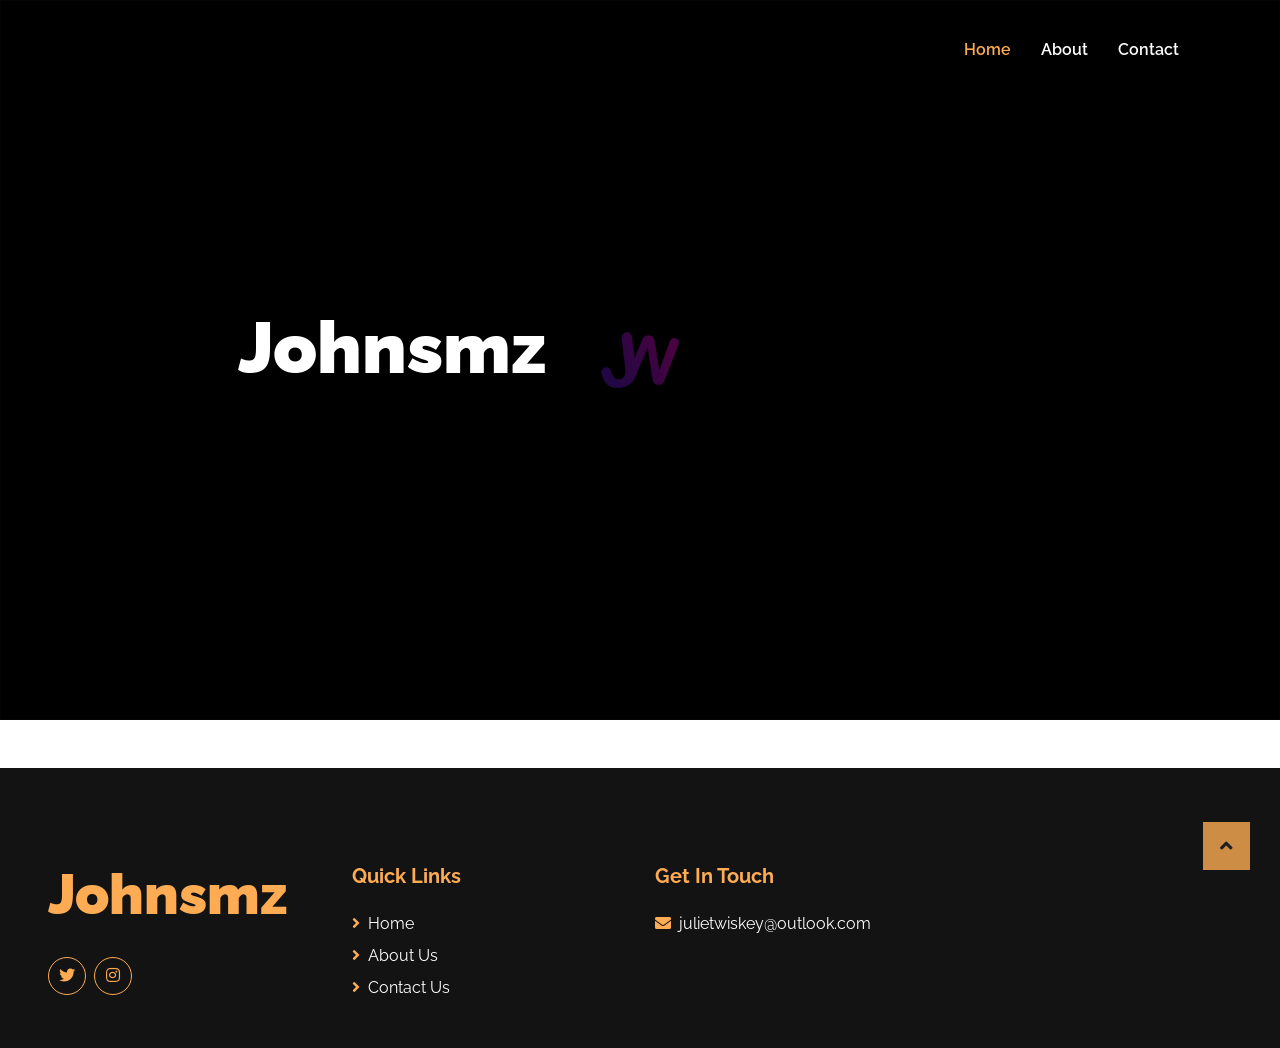
==== commit a0a9cfb3: "Update 4" ====
--- a/index.html
+++ b/index.html
@@ -50,7 +50,7 @@
     <div class="container-fluid p-0 mb-5">
         <div id="header-carousel" class="carousel slide carousel-fade" data-ride="carousel">
 <div class="carousel-inner">
-        <div class="carousel-item active"> <img src="file:///C|/Users/John Wang/Pictures/Logo-trans-mini.png" alt="" width="1920" height="1080" class="img-fluid"/>
+        <div class="carousel-item active"> <img src="img/Logo-trans-mini.png" alt="" width="1920" height="1080" class="img-fluid"/>
                     <div class="carousel-caption d-flex align-items-center justify-content-center">
                         <div class="p-5" style="width: 100%; max-width: 900px;">
 <h1 class="display-3 text-white mb-md-4">Johnsmz</h1>
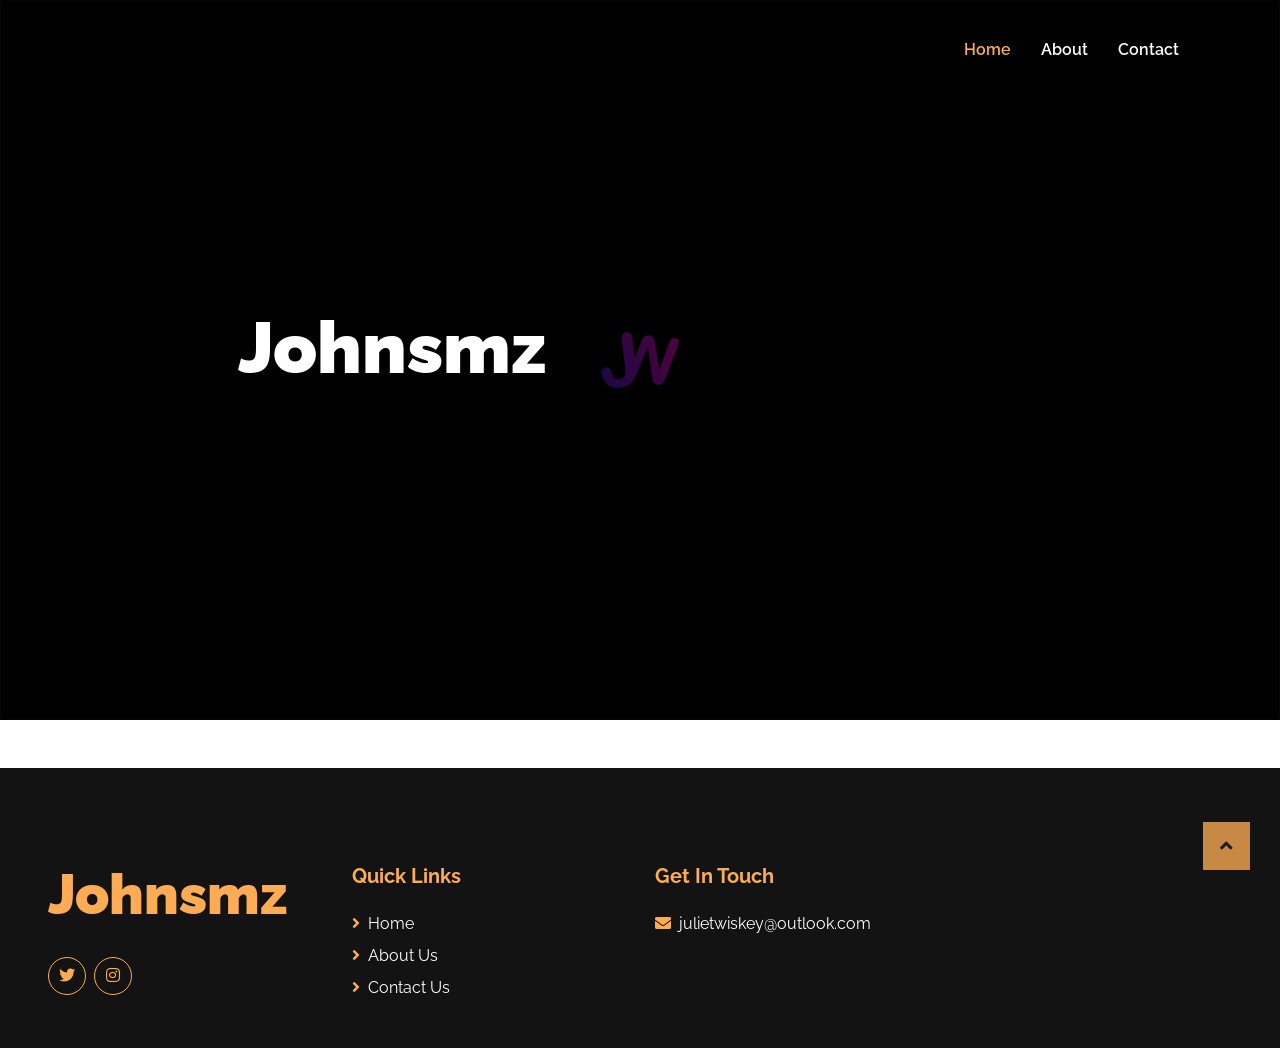
==== commit ffa259c0: "Update 5" ====
--- a/index.html
+++ b/index.html
@@ -37,7 +37,7 @@
                 <div class="collapse navbar-collapse justify-content-between" id="navbarCollapse">
                     <div class="navbar-nav ml-auto py-0">
                         <a href="index.html" class="nav-item nav-link active">Home</a>
-                        <a href="about.html" class="nav-item nav-link">About</a>                        <a href="contact.html" class="nav-item nav-link">Contact</a>
+                        <a href="#" class="nav-item nav-link">About</a>                        <a href="#" class="nav-item nav-link">Contact</a>
                     </div>
                 </div>
             </nav>
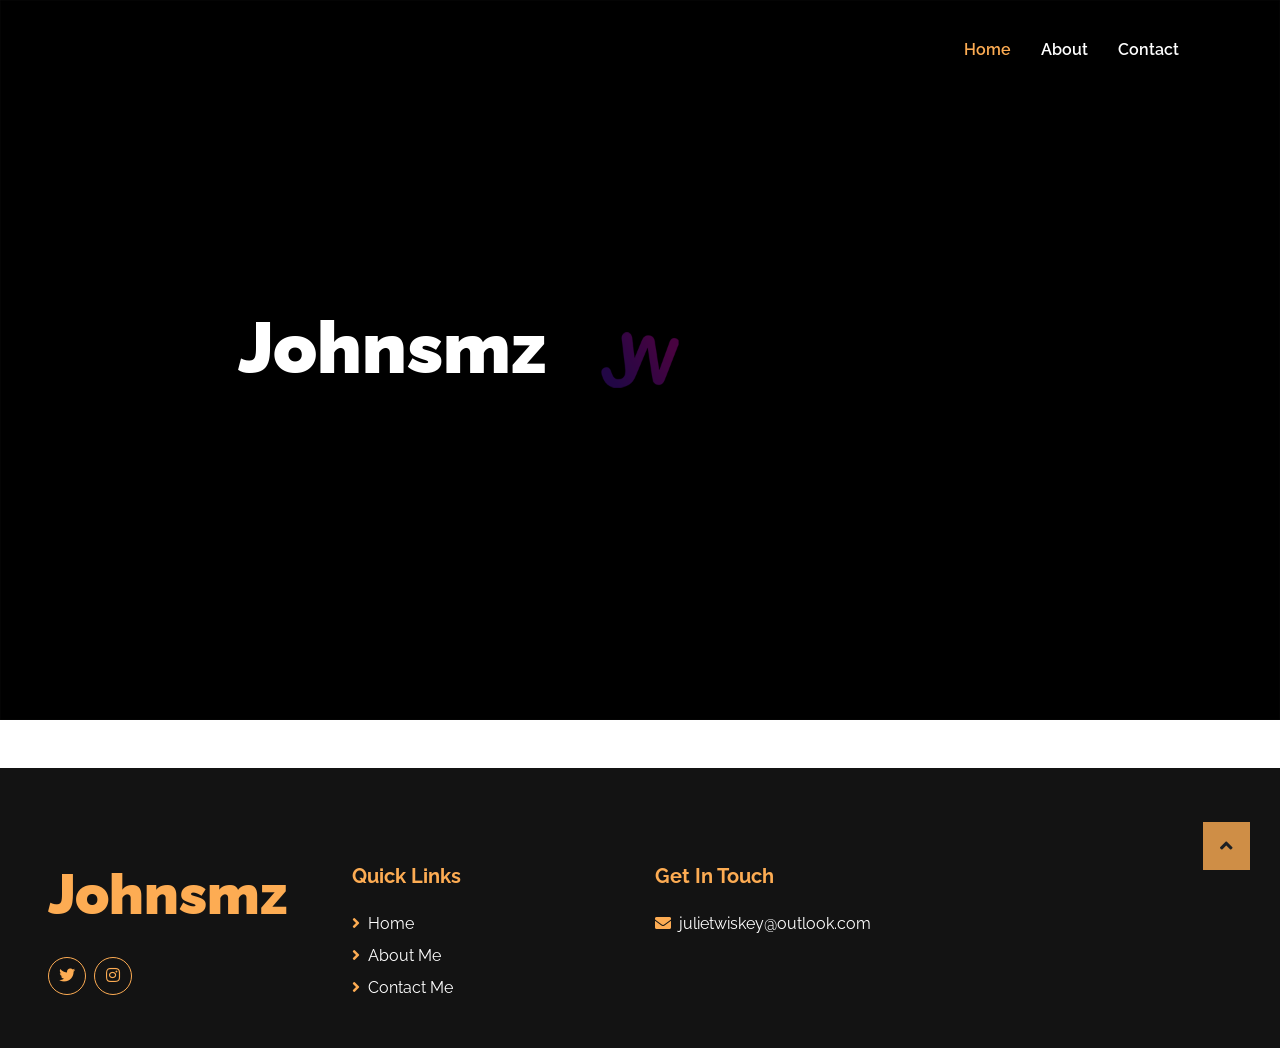
==== commit a6a816a7: "Update index.html" ====
--- a/index.html
+++ b/index.html
@@ -101,8 +101,8 @@
                 <h5 class="font-weight-bold text-primary mb-4">Quick Links</h5>
                 <div class="d-flex flex-column justify-content-start">
                     <a class="text-white mb-2" href="#"><i class="fa fa-angle-right text-primary mr-2"></i>Home</a>
-                    <a class="text-white mb-2" href="#"><i class="fa fa-angle-right text-primary mr-2"></i>About Us</a>
-                    <a class="text-white" href="#"><i class="fa fa-angle-right text-primary mr-2"></i>Contact Us</a>
+                    <a class="text-white mb-2" href="#"><i class="fa fa-angle-right text-primary mr-2"></i>About Me</a>
+                    <a class="text-white" href="#"><i class="fa fa-angle-right text-primary mr-2"></i>Contact Me</a>
                 </div>
             </div>
 <div class="col-lg-3 col-md-6 mb-5">
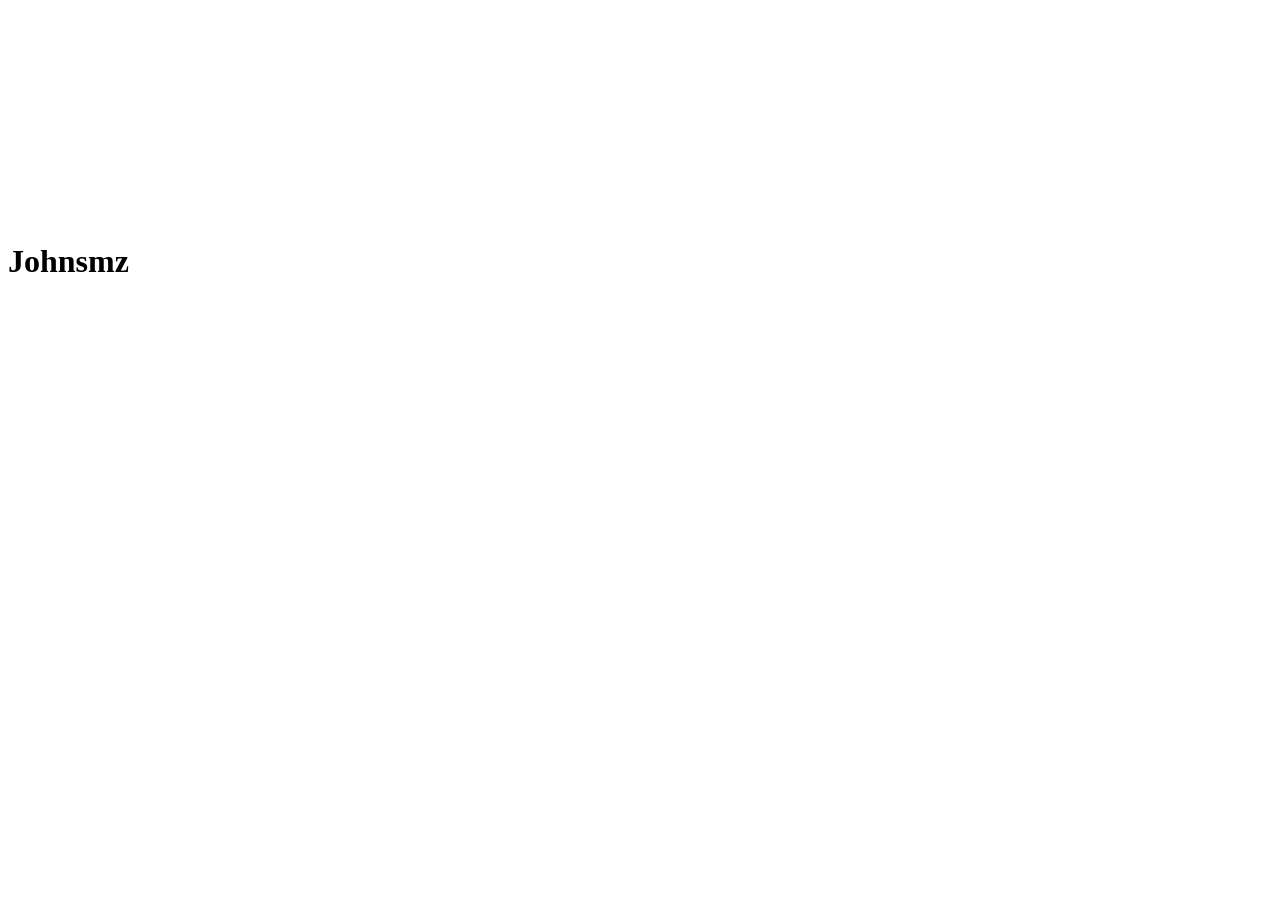
==== commit 25c6cd25: "init" ====
--- a/index.html
+++ b/index.html
@@ -1,137 +1,36 @@
-<!DOCTYPE html>
-<html lang="en">
-
-<head>
-    <meta charset="utf-8">
-    <title>Johnsmz</title>
-    <meta content="width=device-width, initial-scale=1.0" name="viewport">
-    <meta content="Free HTML Templates" name="keywords">
-    <meta content="Free HTML Templates" name="description">
-
-    <!-- Favicon -->
-    <link href="img/Logo-trans.png" rel="icon">
-
-    <!-- Google Web Fonts -->
-    <link rel="preconnect" href="https://fonts.gstatic.com">
-    <link href="https://fonts.googleapis.com/css2?family=Raleway:wght@400;500;600;700;800;900&display=swap" rel="stylesheet"> 
-
-    <!-- Font Awesome -->
-    <link href="https://cdnjs.cloudflare.com/ajax/libs/font-awesome/5.15.0/css/all.min.css" rel="stylesheet">
-
-    <!-- Libraries Stylesheet -->
-    <link href="lib/owlcarousel/assets/owl.carousel.min.css" rel="stylesheet">
-
-    <!-- Customized Bootstrap Stylesheet -->
-    <link href="css/style.css" rel="stylesheet">
-</head>
-
-<body>
-    <!-- Navbar Start -->
-    <div class="container-fluid nav-bar p-0">
-        <div class="container-lg p-0">
-            <nav class="navbar navbar-expand-lg bg-secondary navbar-dark">
-                <a href="index.html" class="navbar-brand">                </a>
-                <button type="button" class="navbar-toggler" data-toggle="collapse" data-target="#navbarCollapse">
-                    <span class="navbar-toggler-icon"></span>
-                </button>
-                <div class="collapse navbar-collapse justify-content-between" id="navbarCollapse">
-                    <div class="navbar-nav ml-auto py-0">
-                        <a href="index.html" class="nav-item nav-link active">Home</a>
-                        <a href="#" class="nav-item nav-link">About</a>                        <a href="#" class="nav-item nav-link">Contact</a>
-                    </div>
-                </div>
-            </nav>
-        </div>
-    </div>
-    <!-- Navbar End -->
-
-
-    <!-- Carousel Start -->
-    <div class="container-fluid p-0 mb-5">
-        <div id="header-carousel" class="carousel slide carousel-fade" data-ride="carousel">
-<div class="carousel-inner">
-        <div class="carousel-item active"> <img src="img/Logo-trans-mini.png" alt="" width="1920" height="1080" class="img-fluid"/>
-                    <div class="carousel-caption d-flex align-items-center justify-content-center">
-                        <div class="p-5" style="width: 100%; max-width: 900px;">
-<h1 class="display-3 text-white mb-md-4">Johnsmz</h1>
-</div>
-                    </div>
-                </div>
-</div>
-        </div>
-    </div>
-    <!-- Carousel End -->
-
-
-    <!-- About Start -->    <!-- About End -->
-
-
-    <!-- Services Start -->    <!-- Services End -->
-
-
-    <!-- Features Start -->    <!-- Features End -->
-
-
-    <!-- Team Start -->    <!-- Team End -->
-
-
-    <!-- Pricing Plan Start -->    <!-- Pricing Plan End -->
-
-
-    <!-- Testimonial Start -->    <!-- Testimonial End -->
-
-
-    <!-- Blog Start -->    <!-- Blog End -->
-
-
-    <!-- Footer Start -->
-    <div class="container-fluid bg-secondary text-white mt-5 pt-5 px-sm-3 px-md-5">
-        <div class="row pt-5">
-            <div class="col-lg-3 col-md-6 mb-5">
-                <a href="index.html" class="navbar-brand">
-                    <h1 class="m-0 mt-n2 text-white display-4"><font color="#fdac53">Johnsmz</font></h1>
-                </a>
-                <p></p>
-                <div class="d-flex justify-content-start mt-4">
-                    <a class="btn btn-outline-primary rounded-circle text-center mr-2 px-0" style="width: 38px; height: 38px;" href="https://twitter.com/Johnsmz3" target="_blank"><i class="fab fa-twitter"></i></a>
-                    <a class="btn btn-outline-primary rounded-circle text-center mr-2 px-0" style="width: 38px; height: 38px;" href="https://www.instagram.com/johnsmz_3/" target="_blank"><i class="fab fa-instagram"></i></a>
-                </div>
-            </div>
-            <div class="col-lg-3 col-md-6 mb-5">
-                <h5 class="font-weight-bold text-primary mb-4">Quick Links</h5>
-                <div class="d-flex flex-column justify-content-start">
-                    <a class="text-white mb-2" href="#"><i class="fa fa-angle-right text-primary mr-2"></i>Home</a>
-                    <a class="text-white mb-2" href="#"><i class="fa fa-angle-right text-primary mr-2"></i>About Me</a>
-                    <a class="text-white" href="#"><i class="fa fa-angle-right text-primary mr-2"></i>Contact Me</a>
-                </div>
-            </div>
-<div class="col-lg-3 col-md-6 mb-5">
-      <h5 class="font-weight-bold text-primary mb-4">Get In Touch</h5>
-<p><i class="fa fa-envelope text-primary mr-2"></i>julietwiskey@outlook.com</p>
-            </div>
-        </div>
-    </div>
-<!-- Footer End -->
-
-
-    <!-- Back to Top -->
-    <a href="#" class="btn btn-lg btn-primary back-to-top"><i class="fa fa-angle-up"></i></a>
-
-
-    <!-- JavaScript Libraries -->
-    <script src="https://code.jquery.com/jquery-3.4.1.min.js"></script>
-    <script src="https://stackpath.bootstrapcdn.com/bootstrap/4.4.1/js/bootstrap.bundle.min.js"></script>
-    <script src="lib/easing/easing.min.js"></script>
-    <script src="lib/waypoints/waypoints.min.js"></script>
-    <script src="lib/counterup/counterup.min.js"></script>
-    <script src="lib/owlcarousel/owl.carousel.min.js"></script>
-
-    <!-- Contact Javascript File -->
-    <script src="mail/jqBootstrapValidation.min.js"></script>
-    <script src="mail/contact.js"></script>
-
-    <!-- Template Javascript -->
-    <script src="js/main.js"></script>
-</body>
-
-</html>+<!DOCTYPE html>
+<html lang="en">
+    <head>
+        <meta name="viewport" content="width=device-width, initial-scale=1, shrink-to-fit=no">
+        <title>Johnsmz</title>
+        <meta name="description" content="Johnsmz">
+        <link rel="icon" href="img/Logo-trans.png" sizes="32x32" type="image/png">
+        <link rel="stylesheet" href="css/bootstrap.min.css">
+        <link rel="stylesheet" href="font-awesome-4.7.0/css/font-awesome.min.css">
+        <link rel="stylesheet" href="css/aos.css">
+        <style>
+            #banner{background-image: url(img/Johnsmz.png);background-position: center;background-repeat: no-repeat;}
+            h2 {font-size: 2.8rem !important;font-weight: 700;}
+            img {display: cover;max-width: 100%;}
+            .jumbotron {margin-bottom: 0 !important;}
+            #banner {background-size: cover;}
+            #banner header {overflow: hidden;}
+            #banner header img {max-width: 100px;}
+            @media (max-width: 575px) {#banner h1 {font-size: 3.6rem;}}
+        </style>
+    </head>
+
+    <body>
+        <!-- banner -->
+        <div class="jumbotron jumbotron-fluid" id="banner">
+            <div class="container text-center text-md-left">
+                <h1 data-aos="fade" data-aos-easing="linear" data-aos-duration="1000" data-aos-once="true" class="display-3 text-white font-weight-bold my-5">
+                    <br><br><br><br><br><br>Johnsmz<br><br><br><br><br>
+                </h1>
+            </div>
+        </div>
+        <!-- AOS -->
+        <script src="js/aos.js"></script>
+        <script>AOS.init({});</script>
+    </body>
+</html>
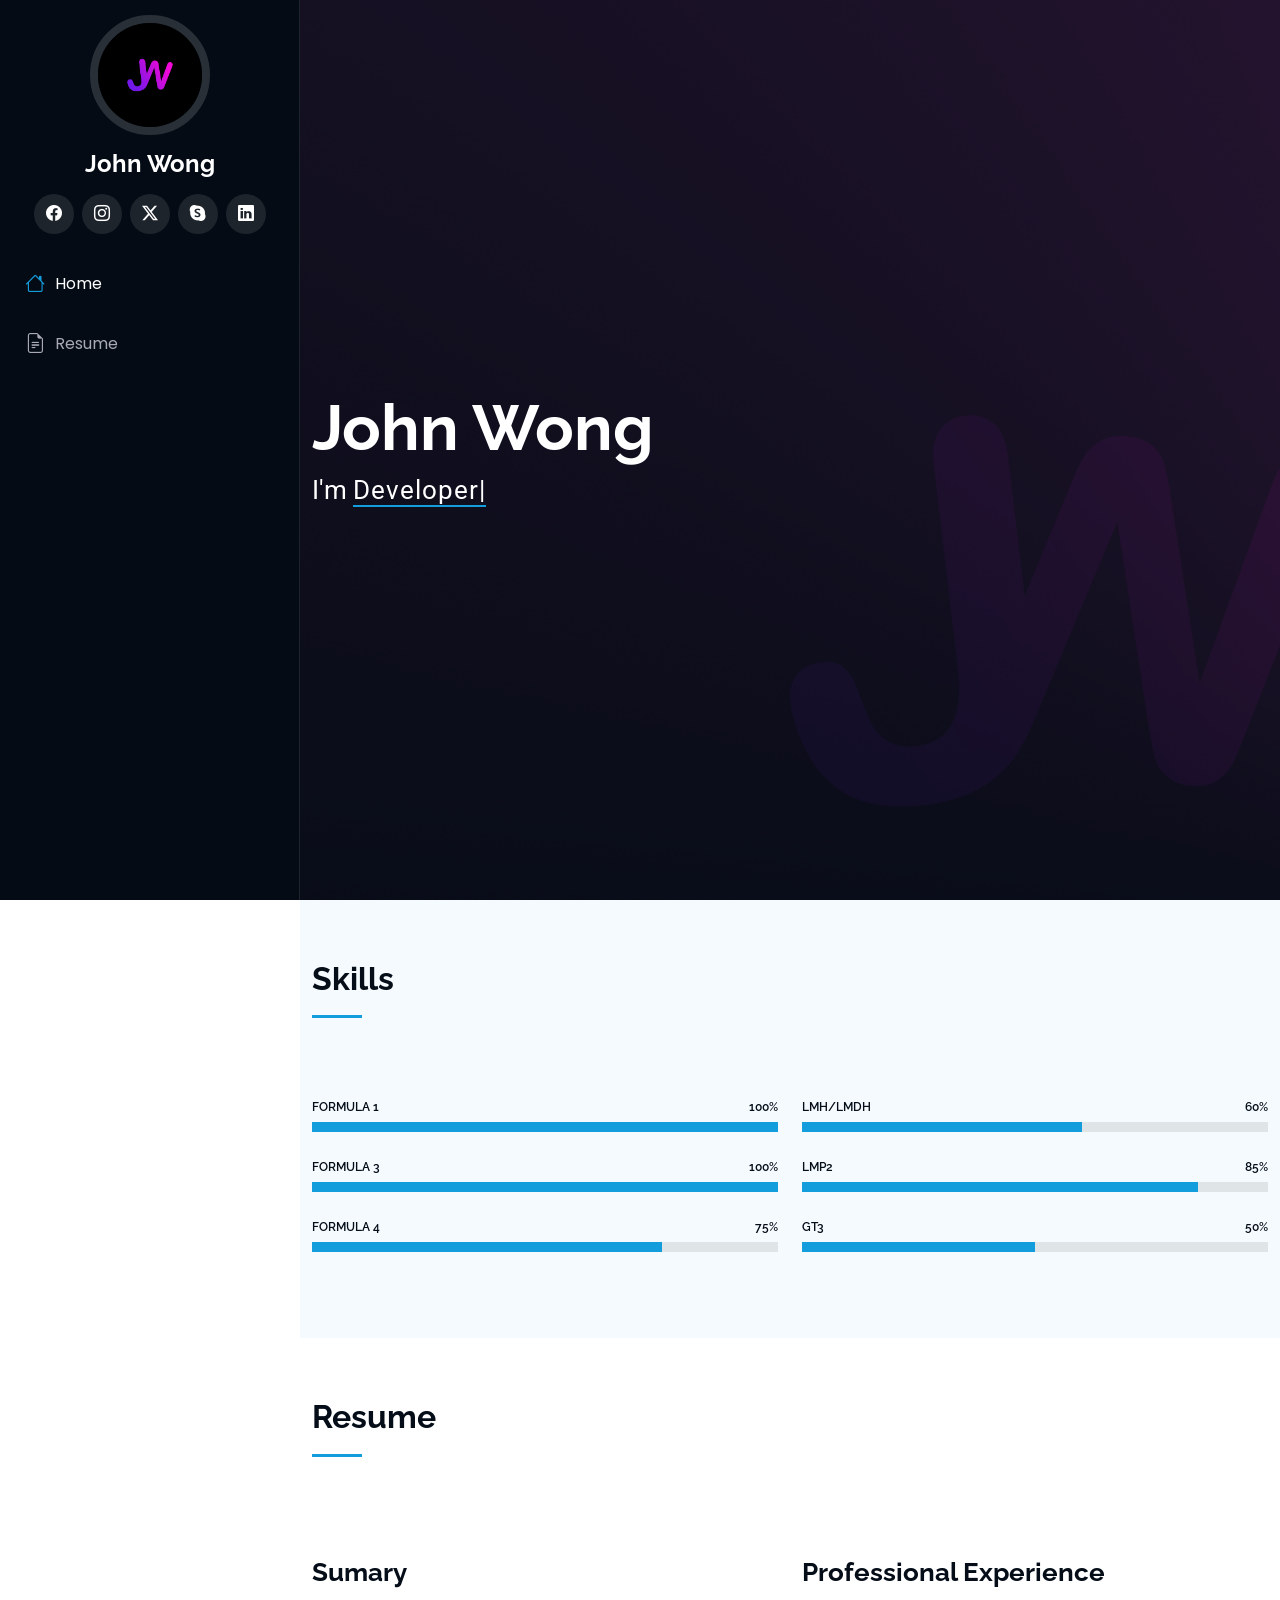
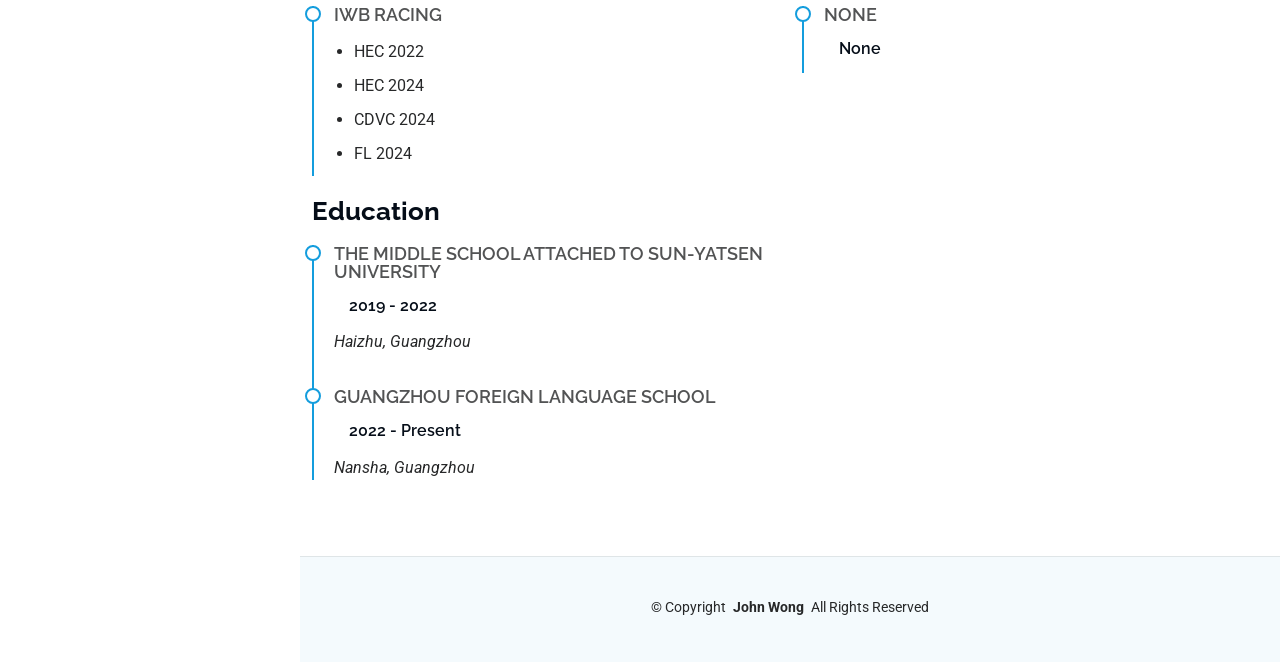
==== commit 44109612: "New Version" ====
--- a/index.html
+++ b/index.html
@@ -1,36 +1,246 @@
 <!DOCTYPE html>
 <html lang="en">
-    <head>
-        <meta name="viewport" content="width=device-width, initial-scale=1, shrink-to-fit=no">
-        <title>Johnsmz</title>
-        <meta name="description" content="Johnsmz">
-        <link rel="icon" href="img/Logo-trans.png" sizes="32x32" type="image/png">
-        <link rel="stylesheet" href="css/bootstrap.min.css">
-        <link rel="stylesheet" href="font-awesome-4.7.0/css/font-awesome.min.css">
-        <link rel="stylesheet" href="css/aos.css">
-        <style>
-            #banner{background-image: url(img/Johnsmz.png);background-position: center;background-repeat: no-repeat;}
-            h2 {font-size: 2.8rem !important;font-weight: 700;}
-            img {display: cover;max-width: 100%;}
-            .jumbotron {margin-bottom: 0 !important;}
-            #banner {background-size: cover;}
-            #banner header {overflow: hidden;}
-            #banner header img {max-width: 100px;}
-            @media (max-width: 575px) {#banner h1 {font-size: 3.6rem;}}
-        </style>
-    </head>
-
-    <body>
-        <!-- banner -->
-        <div class="jumbotron jumbotron-fluid" id="banner">
-            <div class="container text-center text-md-left">
-                <h1 data-aos="fade" data-aos-easing="linear" data-aos-duration="1000" data-aos-once="true" class="display-3 text-white font-weight-bold my-5">
-                    <br><br><br><br><br><br>Johnsmz<br><br><br><br><br>
-                </h1>
-            </div>
+
+<head>
+  <meta charset="utf-8">
+  <meta content="width=device-width, initial-scale=1.0" name="viewport">
+  <title>John Wong</title>
+  <meta content="" name="description">
+  <meta content="" name="keywords">
+
+  <!-- Favicons -->
+  <link href="assets/img/favicon.png" rel="icon">
+  <link href="assets/img/apple-touch-icon.png" rel="apple-touch-icon">
+
+  <!-- Fonts -->
+  <link href="https://fonts.googleapis.com" rel="preconnect">
+  <link href="https://fonts.gstatic.com" rel="preconnect" crossorigin>
+  <link href="https://fonts.googleapis.com/css2?family=Roboto:ital,wght@0,100;0,300;0,400;0,500;0,700;0,900;1,100;1,300;1,400;1,500;1,700;1,900&family=Poppins:ital,wght@0,100;0,200;0,300;0,400;0,500;0,600;0,700;0,800;0,900;1,100;1,200;1,300;1,400;1,500;1,600;1,700;1,800;1,900&family=Raleway:ital,wght@0,100;0,200;0,300;0,400;0,500;0,600;0,700;0,800;0,900;1,100;1,200;1,300;1,400;1,500;1,600;1,700;1,800;1,900&display=swap" rel="stylesheet">
+
+  <!-- Vendor CSS Files -->
+  <link href="assets/vendor/bootstrap/css/bootstrap.min.css" rel="stylesheet">
+  <link href="assets/vendor/bootstrap-icons/bootstrap-icons.css" rel="stylesheet">
+  <link href="assets/vendor/aos/aos.css" rel="stylesheet">
+  <link href="assets/vendor/glightbox/css/glightbox.min.css" rel="stylesheet">
+  <link href="assets/vendor/swiper/swiper-bundle.min.css" rel="stylesheet">
+
+  <!-- Main CSS File -->
+  <link href="assets/css/main.css" rel="stylesheet">
+
+</head>
+
+<body class="index-page">
+
+  <header id="header" class="header dark-background d-flex flex-column">
+    <i class="header-toggle d-xl-none bi bi-list"></i>
+
+    <div class="profile-img">
+      <img src="assets/img/Logo-trans-profile.png" alt="" class="img-fluid rounded-circle">
+    </div>
+
+    <a href="index.html" class="logo d-flex align-items-center justify-content-center">
+      <!-- Uncomment the line below if you also wish to use an image logo -->
+      <!-- <img src="assets/img/logo.png" alt=""> -->
+      <h1 class="sitename">John Wong</h1>
+    </a>
+
+    <div class="social-links text-center">
+      <a href="#" class="facebook"><i class="bi bi-facebook"></i></a>
+      <a href="#" class="instagram"><i class="bi bi-instagram"></i></a>
+      <a href="#" class="twitter"><i class="bi bi-twitter-x"></i></a>
+      <a href="#" class="google-plus"><i class="bi bi-skype"></i></a>
+      <a href="#" class="linkedin"><i class="bi bi-linkedin"></i></a>
+    </div>
+
+    <nav id="navmenu" class="navmenu">
+      <ul>
+        <li><a href="#hero" class="active"><i class="bi bi-house navicon"></i>Home</a></li>
+        <li><a href="#resume"><i class="bi bi-file-earmark-text navicon"></i> Resume</a></li>
+      </ul>
+    </nav>
+
+  </header>
+
+  <main class="main">
+
+    <!-- Hero Section -->
+    <section id="hero" class="hero section dark-background">
+
+      <img src="assets/img/hero-bg.png" alt="" data-aos="fade-in" class="">
+
+      <div class="container" data-aos="fade-up" data-aos-delay="100">
+        <h2>John Wong</h2>
+        <p>I'm <span class="typed" data-typed-items="Developer, SimRacer">Designer</span><span class="typed-cursor typed-cursor--blink" aria-hidden="true"></span><span class="typed-cursor typed-cursor--blink" aria-hidden="true"></span></p>
+      </div>
+
+    </section><!-- /Hero Section -->
+
+    <!-- Skills Section -->
+    <section id="skills" class="skills section light-background">
+
+      <!-- Section Title -->
+      <div class="container section-title" data-aos="fade-up">
+        <h2>Skills</h2>
+        <p></p>
+      </div><!-- End Section Title -->
+
+      <div class="container" data-aos="fade-up" data-aos-delay="100">
+
+        <div class="row skills-content skills-animation">
+
+          <div class="col-lg-6">
+
+            <div class="progress">
+              <span class="skill"><span>Formula 1</span> <i class="val">100%</i></span>
+              <div class="progress-bar-wrap">
+                <div class="progress-bar" role="progressbar" aria-valuenow="100" aria-valuemin="0" aria-valuemax="100"></div>
+              </div>
+            </div><!-- End Skills Item -->
+
+            <div class="progress">
+              <span class="skill"><span>Formula 3</span> <i class="val">100%</i></span>
+              <div class="progress-bar-wrap">
+                <div class="progress-bar" role="progressbar" aria-valuenow="100" aria-valuemin="0" aria-valuemax="100"></div>
+              </div>
+            </div><!-- End Skills Item -->
+
+            <div class="progress">
+              <span class="skill"><span>Formula 4</span> <i class="val">75%</i></span>
+              <div class="progress-bar-wrap">
+                <div class="progress-bar" role="progressbar" aria-valuenow="75" aria-valuemin="0" aria-valuemax="100"></div>
+              </div>
+            </div><!-- End Skills Item -->
+
+          </div>
+
+          <div class="col-lg-6">
+
+            <div class="progress">
+              <span class="skill"><span>LMH/LMdH</span> <i class="val">60%</i></span>
+              <div class="progress-bar-wrap">
+                <div class="progress-bar" role="progressbar" aria-valuenow="60" aria-valuemin="0" aria-valuemax="100"></div>
+              </div>
+            </div><!-- End Skills Item -->
+
+            <div class="progress">
+              <span class="skill"><span>LMP2</span> <i class="val">85%</i></span>
+              <div class="progress-bar-wrap">
+                <div class="progress-bar" role="progressbar" aria-valuenow="85" aria-valuemin="0" aria-valuemax="100"></div>
+              </div>
+            </div><!-- End Skills Item -->
+
+            <div class="progress">
+              <span class="skill"><span>GT3</span> <i class="val">50%</i></span>
+              <div class="progress-bar-wrap">
+                <div class="progress-bar" role="progressbar" aria-valuenow="50" aria-valuemin="0" aria-valuemax="100"></div>
+              </div>
+            </div><!-- End Skills Item -->
+
+          </div>
+
         </div>
-        <!-- AOS -->
-        <script src="js/aos.js"></script>
-        <script>AOS.init({});</script>
-    </body>
-</html>
+
+      </div>
+
+    </section><!-- /Skills Section -->
+
+    <!-- Resume Section -->
+    <section id="resume" class="resume section">
+
+      <!-- Section Title -->
+      <div class="container section-title" data-aos="fade-up">
+        <h2>Resume</h2>
+        <p></p>
+      </div><!-- End Section Title -->
+
+      <div class="container">
+
+        <div class="row">
+
+          <div class="col-lg-6" data-aos="fade-up" data-aos-delay="100">
+            <h3 class="resume-title">Sumary</h3>
+
+            <div class="resume-item pb-0">
+              <h4>IWB Racing</h4>
+              <p><em></em></p>
+              <ul>
+                <li>HEC 2022</li>
+                <li>HEC 2024</li>
+                <li>CDVC 2024</li>
+                <li>FL 2024</li>
+              </ul>
+            </div><!-- Edn Resume Item -->
+
+            <h3 class="resume-title">Education</h3>
+            <div class="resume-item">
+              <h4>The middle school attached to Sun-Yatsen University</h4>
+              <h5>2019 - 2022</h5>
+              <p><em>Haizhu, Guangzhou</em></p>
+              <p></p>
+            </div><!-- Edn Resume Item -->
+
+            <div class="resume-item">
+              <h4>Guangzhou Foreign Language School</h4>
+              <h5>2022 - Present</h5>
+              <p><em>Nansha, Guangzhou</em></p>
+              <p></p>
+            </div><!-- Edn Resume Item -->
+
+          </div>
+
+          <div class="col-lg-6" data-aos="fade-up" data-aos-delay="200">
+            <h3 class="resume-title">Professional Experience</h3>
+            <div class="resume-item">
+              <h4>None</h4>
+              <h5>None</h5>
+              <p><em></em></p>
+              <ul>
+                <!-- <li></li> -->
+              </ul>
+            </div><!-- Edn Resume Item -->
+
+          </div>
+
+        </div>
+
+      </div>
+
+    </section><!-- /Resume Section -->
+  </main>
+
+  <footer id="footer" class="footer position-relative light-background">
+
+    <div class="container">
+      <div class="copyright text-center ">
+        <p>© <span>Copyright</span> <strong class="px-1 sitename">John Wong</strong> <span>All Rights Reserved</span></p>
+      </div>
+      <div class="credits">
+      </div>
+    </div>
+
+  </footer>
+
+  <!-- Scroll Top -->
+  <a href="#" id="scroll-top" class="scroll-top d-flex align-items-center justify-content-center"><i class="bi bi-arrow-up-short"></i></a>
+
+  <!-- Preloader -->
+  <div id="preloader"></div>
+
+  <!-- Vendor JS Files -->
+  <script src="assets/vendor/bootstrap/js/bootstrap.bundle.min.js"></script>
+  <script src="assets/vendor/php-email-form/validate.js"></script>
+  <script src="assets/vendor/aos/aos.js"></script>
+  <script src="assets/vendor/typed.js/typed.umd.js"></script>
+  <script src="assets/vendor/purecounter/purecounter_vanilla.js"></script>
+  <script src="assets/vendor/waypoints/noframework.waypoints.js"></script>
+  <script src="assets/vendor/glightbox/js/glightbox.min.js"></script>
+  <script src="assets/vendor/imagesloaded/imagesloaded.pkgd.min.js"></script>
+  <script src="assets/vendor/isotope-layout/isotope.pkgd.min.js"></script>
+  <script src="assets/vendor/swiper/swiper-bundle.min.js"></script>
+
+  <!-- Main JS File -->
+  <script src="assets/js/main.js"></script>
+
+</body>
+
+</html>
--- a/assets/css/main.css
+++ b/assets/css/main.css
@@ -0,0 +1,1275 @@
+/**
+* Template Name: iPortfolio
+* Template URL: https://bootstrapmade.com/iportfolio-bootstrap-portfolio-websites-template/
+* Updated: Jun 29 2024 with Bootstrap v5.3.3
+* Author: BootstrapMade.com
+* License: https://bootstrapmade.com/license/
+*/
+
+/*--------------------------------------------------------------
+# Font & Color Variables
+# Help: https://bootstrapmade.com/color-system/
+--------------------------------------------------------------*/
+/* Fonts */
+:root {
+  --default-font: "Roboto",  system-ui, -apple-system, "Segoe UI", Roboto, "Helvetica Neue", Arial, "Noto Sans", "Liberation Sans", sans-serif, "Apple Color Emoji", "Segoe UI Emoji", "Segoe UI Symbol", "Noto Color Emoji";
+  --heading-font: "Raleway",  sans-serif;
+  --nav-font: "Poppins",  sans-serif;
+}
+
+/* Global Colors - The following color variables are used throughout the website. Updating them here will change the color scheme of the entire website */
+:root { 
+  --background-color: #ffffff; /* Background color for the entire website, including individual sections */
+  --default-color: #272829; /* Default color used for the majority of the text content across the entire website */
+  --heading-color: #050d18; /* Color for headings, subheadings and title throughout the website */
+  --accent-color: #149ddd; /* Accent color that represents your brand on the website. It's used for buttons, links, and other elements that need to stand out */
+  --surface-color: #ffffff; /* The surface color is used as a background of boxed elements within sections, such as cards, icon boxes, or other elements that require a visual separation from the global background. */
+  --contrast-color: #ffffff; /* Contrast color for text, ensuring readability against backgrounds of accent, heading, or default colors. */
+}
+
+/* Nav Menu Colors - The following color variables are used specifically for the navigation menu. They are separate from the global colors to allow for more customization options */
+:root {
+  --nav-color: #a8a9b4;  /* The default color of the main navmenu links */
+  --nav-hover-color: #ffffff; /* Applied to main navmenu links when they are hovered over or active */
+  --nav-mobile-background-color: #040b14; /* Used as the background color for mobile navigation menu */
+  --nav-dropdown-background-color: #040b14; /* Used as the background color for dropdown items that appear when hovering over primary navigation items */
+  --nav-dropdown-color: #a8a9b4; /* Used for navigation links of the dropdown items in the navigation menu. */
+  --nav-dropdown-hover-color: #ffffff; /* Similar to --nav-hover-color, this color is applied to dropdown navigation links when they are hovered over. */
+}
+
+/* Color Presets - These classes override global colors when applied to any section or element, providing reuse of the sam color scheme. */
+
+.light-background {
+  --background-color: #f4fafd;
+  --surface-color: #ffffff;
+}
+
+.dark-background {
+  --background-color: #040b14;
+  --default-color: #ffffff;
+  --heading-color: #ffffff;
+  --surface-color: #151f2b;
+  --contrast-color: #ffffff;
+}
+
+/* Smooth scroll */
+:root {
+  scroll-behavior: smooth;
+}
+
+/*--------------------------------------------------------------
+# General Styling & Shared Classes
+--------------------------------------------------------------*/
+body {
+  color: var(--default-color);
+  background-color: var(--background-color);
+  font-family: var(--default-font);
+}
+
+a {
+  color: var(--accent-color);
+  text-decoration: none;
+  transition: 0.3s;
+}
+
+a:hover {
+  color: color-mix(in srgb, var(--accent-color), transparent 25%);
+  text-decoration: none;
+}
+
+h1,
+h2,
+h3,
+h4,
+h5,
+h6 {
+  color: var(--heading-color);
+  font-family: var(--heading-font);
+}
+
+/* PHP Email Form Messages
+------------------------------*/
+.php-email-form .error-message {
+  display: none;
+  background: #df1529;
+  color: #ffffff;
+  text-align: left;
+  padding: 15px;
+  margin-bottom: 24px;
+  font-weight: 600;
+}
+
+.php-email-form .sent-message {
+  display: none;
+  color: #ffffff;
+  background: #059652;
+  text-align: center;
+  padding: 15px;
+  margin-bottom: 24px;
+  font-weight: 600;
+}
+
+.php-email-form .loading {
+  display: none;
+  background: var(--surface-color);
+  text-align: center;
+  padding: 15px;
+  margin-bottom: 24px;
+}
+
+.php-email-form .loading:before {
+  content: "";
+  display: inline-block;
+  border-radius: 50%;
+  width: 24px;
+  height: 24px;
+  margin: 0 10px -6px 0;
+  border: 3px solid var(--accent-color);
+  border-top-color: var(--surface-color);
+  animation: php-email-form-loading 1s linear infinite;
+}
+
+@keyframes php-email-form-loading {
+  0% {
+    transform: rotate(0deg);
+  }
+
+  100% {
+    transform: rotate(360deg);
+  }
+}
+
+/*--------------------------------------------------------------
+# Global Header
+--------------------------------------------------------------*/
+.header {
+  color: var(--default-color);
+  background-color: var(--background-color);
+  position: fixed;
+  top: 0;
+  left: 0;
+  bottom: 0;
+  padding: 0 15px;
+  width: 300px;
+  transition: all ease-in-out 0.3s;
+  overflow-y: auto;
+  z-index: 997;
+  border-right: 1px solid color-mix(in srgb, var(--default-color), transparent 90%);
+}
+
+.header .profile-img img {
+  margin: 15px auto;
+  display: block;
+  width: 120px;
+  border: 8px solid color-mix(in srgb, var(--default-color), transparent 85%);
+}
+
+.header .logo {
+  line-height: 1;
+  margin-bottom: 15px;
+}
+
+.header .logo img {
+  max-height: 32px;
+  margin-right: 8px;
+}
+
+.header .logo h1 {
+  font-size: 24px;
+  margin: 0;
+  font-weight: 700;
+  color: var(--heading-color);
+}
+
+.header .social-links {
+  margin: 0 0 20px 0;
+}
+
+.header .social-links a {
+  font-size: 16px;
+  display: inline-flex;
+  align-items: center;
+  justify-content: center;
+  background: color-mix(in srgb, var(--default-color), transparent 90%);
+  color: var(--default-color);
+  margin: 0 2px;
+  border-radius: 50%;
+  text-align: center;
+  width: 40px;
+  height: 40px;
+  transition: 0.3s;
+}
+
+.header .social-links a:hover {
+  color: var(--contrast-color);
+  background: var(--accent-color);
+}
+
+@media (min-width: 1200px) {
+
+  .header~main,
+  .header~#footer {
+    margin-left: 300px;
+  }
+}
+
+@media (max-width: 1199px) {
+  .header {
+    left: -100%;
+  }
+}
+
+.header.header-show {
+  left: 0;
+}
+
+.header .header-toggle {
+  color: var(--contrast-color);
+  background-color: var(--accent-color);
+  font-size: 22px;
+  display: flex;
+  align-items: center;
+  justify-content: center;
+  width: 40px;
+  height: 40px;
+  border-radius: 50%;
+  cursor: pointer;
+  position: fixed;
+  top: 15px;
+  right: 15px;
+  z-index: 9999;
+  transition: background-color 0.3s;
+}
+
+.header .header-toggle:hover {
+  color: var(--contrast-color);
+  background-color: color-mix(in srgb, var(--accent-color) 90%, white 15%);
+}
+
+/*--------------------------------------------------------------
+# Navigation Menu
+--------------------------------------------------------------*/
+.mobile-nav-toggle {
+  display: none;
+}
+
+.navmenu {
+  padding: 0;
+  z-index: 9997;
+}
+
+.navmenu ul {
+  list-style: none;
+  padding: 0 0 20px 0;
+  margin: 0;
+}
+
+.navmenu a,
+.navmenu a:focus {
+  color: var(--nav-color);
+  padding: 15px 10px;
+  font-family: var(--nav-font);
+  font-size: 16px;
+  font-weight: 400;
+  display: flex;
+  align-items: center;
+  white-space: nowrap;
+  transition: 0.3s;
+  width: 100%;
+}
+
+.navmenu a .navicon,
+.navmenu a:focus .navicon {
+  font-size: 20px;
+  margin-right: 10px;
+}
+
+.navmenu a .toggle-dropdown,
+.navmenu a:focus .toggle-dropdown {
+  font-size: 12px;
+  line-height: 0;
+  margin-left: auto;
+  width: 30px;
+  height: 30px;
+  display: flex;
+  align-items: center;
+  justify-content: center;
+  border-radius: 50%;
+  transition: 0.3s;
+  flex-shrink: 0;
+  background-color: color-mix(in srgb, var(--accent-color), transparent 90%);
+}
+
+.navmenu a .toggle-dropdown:hover,
+.navmenu a:focus .toggle-dropdown:hover {
+  background-color: var(--accent-color);
+  color: var(--contrast-color);
+}
+
+.navmenu a:hover,
+.navmenu .active,
+.navmenu .active:focus {
+  color: var(--nav-hover-color);
+}
+
+.navmenu a:hover .navicon,
+.navmenu .active .navicon,
+.navmenu .active:focus .navicon {
+  color: var(--accent-color);
+}
+
+.navmenu .active .toggle-dropdown,
+.navmenu .active:focus .toggle-dropdown {
+  background-color: var(--accent-color);
+  color: var(--contrast-color);
+  transform: rotate(180deg);
+}
+
+.navmenu .dropdown {
+  display: block;
+}
+
+.navmenu .dropdown a,
+.navmenu .dropdown a:focus {
+  color: --nav-dropdown-color;
+}
+
+.navmenu .dropdown a:hover,
+.navmenu .dropdown .active,
+.navmenu .dropdown .active:focus {
+  color: var(--nav-dropdown-hover-color);
+}
+
+.navmenu .dropdown ul {
+  position: static;
+  display: none;
+  z-index: 99;
+  padding: 5px 10px;
+  margin: 5px 10px;
+  background-color: var(--nav-dropdown-background-color);
+  border: 1px solid color-mix(in srgb, var(--default-color), transparent 90%);
+  box-shadow: none;
+  transition: all 0.5s ease-in-out;
+}
+
+.navmenu .dropdown ul ul {
+  background-color: rgba(33, 37, 41, 0.1);
+}
+
+.navmenu .dropdown>.dropdown-active {
+  display: block;
+  background-color: rgba(33, 37, 41, 0.03);
+}
+
+/*--------------------------------------------------------------
+# Global Footer
+--------------------------------------------------------------*/
+.footer {
+  color: var(--default-color);
+  background-color: var(--background-color);
+  font-size: 14px;
+  padding: 40px 0;
+  position: relative;
+  border-top: 1px solid color-mix(in srgb, var(--default-color), transparent 90%);
+}
+
+.footer .copyright p {
+  margin-bottom: 0;
+}
+
+.footer .credits {
+  margin-top: 4px;
+  font-size: 13px;
+  text-align: center;
+}
+
+/*--------------------------------------------------------------
+# Preloader
+--------------------------------------------------------------*/
+#preloader {
+  position: fixed;
+  inset: 0;
+  z-index: 999999;
+  overflow: hidden;
+  background: var(--background-color);
+  transition: all 0.6s ease-out;
+}
+
+#preloader:before {
+  content: "";
+  position: fixed;
+  top: calc(50% - 30px);
+  left: calc(50% - 30px);
+  border: 6px solid #ffffff;
+  border-color: var(--accent-color) transparent var(--accent-color) transparent;
+  border-radius: 50%;
+  width: 60px;
+  height: 60px;
+  animation: animate-preloader 1.5s linear infinite;
+}
+
+@keyframes animate-preloader {
+  0% {
+    transform: rotate(0deg);
+  }
+
+  100% {
+    transform: rotate(360deg);
+  }
+}
+
+/*--------------------------------------------------------------
+# Scroll Top Button
+--------------------------------------------------------------*/
+.scroll-top {
+  position: fixed;
+  visibility: hidden;
+  opacity: 0;
+  right: 15px;
+  bottom: -15px;
+  z-index: 99999;
+  background-color: var(--accent-color);
+  width: 44px;
+  height: 44px;
+  border-radius: 50px;
+  transition: all 0.4s;
+}
+
+.scroll-top i {
+  font-size: 24px;
+  color: var(--contrast-color);
+  line-height: 0;
+}
+
+.scroll-top:hover {
+  background-color: color-mix(in srgb, var(--accent-color), transparent 20%);
+  color: var(--contrast-color);
+}
+
+.scroll-top.active {
+  visibility: visible;
+  opacity: 1;
+  bottom: 15px;
+}
+
+/*--------------------------------------------------------------
+# Disable aos animation delay on mobile devices
+--------------------------------------------------------------*/
+@media screen and (max-width: 768px) {
+  [data-aos-delay] {
+    transition-delay: 0 !important;
+  }
+}
+
+/*--------------------------------------------------------------
+# Global Page Titles & Breadcrumbs
+--------------------------------------------------------------*/
+.page-title {
+  color: var(--default-color);
+  background-color: var(--background-color);
+  padding: 25px 0;
+  position: relative;
+}
+
+.page-title h1 {
+  font-size: 24px;
+  font-weight: 700;
+}
+
+.page-title .breadcrumbs ol {
+  display: flex;
+  flex-wrap: wrap;
+  list-style: none;
+  padding: 0;
+  margin: 0;
+  font-size: 14px;
+  font-weight: 400;
+}
+
+.page-title .breadcrumbs ol li+li {
+  padding-left: 10px;
+}
+
+.page-title .breadcrumbs ol li+li::before {
+  content: "/";
+  display: inline-block;
+  padding-right: 10px;
+  color: color-mix(in srgb, var(--default-color), transparent 70%);
+}
+
+/*--------------------------------------------------------------
+# Global Sections
+--------------------------------------------------------------*/
+section,
+.section {
+  color: var(--default-color);
+  background-color: var(--background-color);
+  padding: 60px 0;
+  overflow: clip;
+}
+
+/*--------------------------------------------------------------
+# Global Section Titles
+--------------------------------------------------------------*/
+.section-title {
+  padding-bottom: 60px;
+  position: relative;
+}
+
+.section-title h2 {
+  font-size: 32px;
+  font-weight: 700;
+  margin-bottom: 20px;
+  padding-bottom: 20px;
+  position: relative;
+}
+
+.section-title h2:after {
+  content: "";
+  position: absolute;
+  display: block;
+  width: 50px;
+  height: 3px;
+  background: var(--accent-color);
+  left: 0;
+  bottom: 0;
+}
+
+.section-title p {
+  margin-bottom: 0;
+}
+
+/*--------------------------------------------------------------
+# Hero Section
+--------------------------------------------------------------*/
+.hero {
+  width: 100%;
+  min-height: 100vh;
+  position: relative;
+  padding: 80px 0;
+  display: flex;
+  align-items: center;
+  justify-content: center;
+}
+
+.hero img {
+  position: absolute;
+  inset: 0;
+  display: block;
+  width: 100%;
+  height: 100%;
+  object-fit: cover;
+  z-index: 1;
+}
+
+.hero:before {
+  content: "";
+  background: color-mix(in srgb, var(--background-color), transparent 70%);
+  position: absolute;
+  inset: 0;
+  z-index: 2;
+}
+
+.hero .container {
+  position: relative;
+  z-index: 3;
+}
+
+.hero h2 {
+  margin: 0;
+  font-size: 64px;
+  font-weight: 700;
+}
+
+.hero p {
+  margin: 5px 0 0 0;
+  font-size: 26px;
+}
+
+.hero p span {
+  letter-spacing: 1px;
+  border-bottom: 2px solid var(--accent-color);
+}
+
+.hero .social-links {
+  margin-top: 25px;
+}
+
+.hero .social-links a {
+  font-size: 24px;
+  display: inline-block;
+  color: color-mix(in srgb, var(--default-color), transparent 50%);
+  line-height: 1;
+  margin-right: 20px;
+  transition: 0.3s;
+}
+
+.hero .social-links a:hover {
+  color: var(--accent-color);
+}
+
+@media (max-width: 768px) {
+  .hero h2 {
+    font-size: 32px;
+  }
+
+  .hero p {
+    font-size: 20px;
+  }
+}
+
+/*--------------------------------------------------------------
+# About Section
+--------------------------------------------------------------*/
+.about .content h2 {
+  font-weight: 700;
+  font-size: 24px;
+}
+
+.about .content ul {
+  list-style: none;
+  padding: 0;
+}
+
+.about .content ul li {
+  margin-bottom: 20px;
+  display: flex;
+  align-items: center;
+}
+
+.about .content ul strong {
+  margin-right: 10px;
+}
+
+.about .content ul i {
+  font-size: 16px;
+  margin-right: 5px;
+  color: var(--accent-color);
+  line-height: 0;
+}
+
+/*--------------------------------------------------------------
+# Stats Section
+--------------------------------------------------------------*/
+.stats .stats-item {
+  padding: 30px;
+  width: 100%;
+}
+
+.stats .stats-item i {
+  color: var(--accent-color);
+  display: block;
+  font-size: 44px;
+  float: left;
+  line-height: 0;
+}
+
+.stats .stats-item .purecounter {
+  color: var(--heading-color);
+  font-size: 48px;
+  line-height: 40px;
+  display: block;
+  font-weight: 700;
+  margin-left: 60px;
+}
+
+.stats .stats-item p {
+  color: color-mix(in srgb, var(--default-color), transparent 40%);
+  padding: 15px 0 0 0;
+  margin: 0 0 0 60px;
+  font-family: var(--heading-font);
+  font-size: 14px;
+}
+
+/*--------------------------------------------------------------
+# Skills Section
+--------------------------------------------------------------*/
+.skills .progress {
+  height: 60px;
+  display: block;
+  background: none;
+  border-radius: 0;
+}
+
+.skills .progress .skill {
+  color: var(--heading-color);
+  padding: 0;
+  margin: 0 0 6px 0;
+  text-transform: uppercase;
+  display: block;
+  font-weight: 600;
+  font-family: var(--heading-font);
+}
+
+.skills .progress .skill .val {
+  float: right;
+  font-style: normal;
+}
+
+.skills .progress-bar-wrap {
+  background: color-mix(in srgb, var(--default-color), transparent 90%);
+  height: 10px;
+}
+
+.skills .progress-bar {
+  width: 1px;
+  height: 10px;
+  transition: 0.9s;
+  background-color: var(--accent-color);
+}
+
+/*--------------------------------------------------------------
+# Resume Section
+--------------------------------------------------------------*/
+.resume .resume-title {
+  color: var(--heading-color);
+  font-size: 26px;
+  font-weight: 700;
+  margin-top: 20px;
+  margin-bottom: 20px;
+}
+
+.resume .resume-item {
+  padding: 0 0 20px 20px;
+  margin-top: -2px;
+  border-left: 2px solid var(--accent-color);
+  position: relative;
+}
+
+.resume .resume-item h4 {
+  line-height: 18px;
+  font-size: 18px;
+  font-weight: 600;
+  text-transform: uppercase;
+  color: color-mix(in srgb, var(--default-color), transparent 20%);
+  margin-bottom: 10px;
+}
+
+.resume .resume-item h5 {
+  font-size: 16px;
+  padding: 5px 15px;
+  display: inline-block;
+  font-weight: 600;
+  margin-bottom: 10px;
+}
+
+.resume .resume-item ul {
+  padding-left: 20px;
+}
+
+.resume .resume-item ul li {
+  padding-bottom: 10px;
+}
+
+.resume .resume-item:last-child {
+  padding-bottom: 0;
+}
+
+.resume .resume-item::before {
+  content: "";
+  position: absolute;
+  width: 16px;
+  height: 16px;
+  border-radius: 50px;
+  left: -9px;
+  top: 0;
+  background: var(--background-color);
+  border: 2px solid var(--accent-color);
+}
+
+/*--------------------------------------------------------------
+# Portfolio Section
+--------------------------------------------------------------*/
+.portfolio .portfolio-filters {
+  padding: 0;
+  margin: 0 auto 20px auto;
+  list-style: none;
+  text-align: center;
+}
+
+.portfolio .portfolio-filters li {
+  cursor: pointer;
+  display: inline-block;
+  padding: 0;
+  font-size: 14px;
+  font-weight: 400;
+  margin: 0 10px;
+  line-height: 1;
+  text-transform: uppercase;
+  margin-bottom: 10px;
+  transition: all 0.3s ease-in-out;
+}
+
+.portfolio .portfolio-filters li:hover,
+.portfolio .portfolio-filters li.filter-active {
+  color: var(--accent-color);
+}
+
+.portfolio .portfolio-filters li:first-child {
+  margin-left: 0;
+}
+
+.portfolio .portfolio-filters li:last-child {
+  margin-right: 0;
+}
+
+@media (max-width: 575px) {
+  .portfolio .portfolio-filters li {
+    font-size: 14px;
+    margin: 0 5px;
+  }
+}
+
+.portfolio .portfolio-content {
+  position: relative;
+  overflow: hidden;
+}
+
+.portfolio .portfolio-content img {
+  transition: 0.3s;
+}
+
+.portfolio .portfolio-content .portfolio-info {
+  opacity: 0;
+  position: absolute;
+  inset: 0;
+  z-index: 3;
+  transition: all ease-in-out 0.3s;
+  background: rgba(0, 0, 0, 0.6);
+  padding: 15px;
+}
+
+.portfolio .portfolio-content .portfolio-info h4 {
+  font-size: 14px;
+  padding: 5px 10px;
+  font-weight: 400;
+  color: #ffffff;
+  display: inline-block;
+  background-color: var(--accent-color);
+}
+
+.portfolio .portfolio-content .portfolio-info p {
+  position: absolute;
+  bottom: 10px;
+  text-align: center;
+  display: inline-block;
+  left: 0;
+  right: 0;
+  font-size: 16px;
+  font-weight: 600;
+  color: rgba(255, 255, 255, 0.8);
+}
+
+.portfolio .portfolio-content .portfolio-info .preview-link,
+.portfolio .portfolio-content .portfolio-info .details-link {
+  position: absolute;
+  left: calc(50% - 40px);
+  font-size: 26px;
+  top: calc(50% - 14px);
+  color: #fff;
+  transition: 0.3s;
+  line-height: 1.2;
+}
+
+.portfolio .portfolio-content .portfolio-info .preview-link:hover,
+.portfolio .portfolio-content .portfolio-info .details-link:hover {
+  color: var(--accent-color);
+}
+
+.portfolio .portfolio-content .portfolio-info .details-link {
+  left: 50%;
+  font-size: 34px;
+  line-height: 0;
+}
+
+.portfolio .portfolio-content:hover .portfolio-info {
+  opacity: 1;
+}
+
+.portfolio .portfolio-content:hover img {
+  transform: scale(1.1);
+}
+
+/*--------------------------------------------------------------
+# Services Section
+--------------------------------------------------------------*/
+.services .service-item {
+  position: relative;
+}
+
+.services .service-item .icon {
+  background: var(--accent-color);
+  display: flex;
+  align-items: center;
+  justify-content: center;
+  width: 54px;
+  height: 54px;
+  border-radius: 50%;
+  transition: 0.5s;
+  border: 1px solid var(--accent-color);
+  margin-right: 20px;
+}
+
+.services .service-item .icon i {
+  color: var(--contrast-color);
+  font-size: 24px;
+  line-height: 0;
+}
+
+.services .service-item:hover .icon {
+  background: var(--surface-color);
+}
+
+.services .service-item:hover .icon i {
+  color: var(--accent-color);
+}
+
+.services .service-item .title {
+  font-weight: 700;
+  margin-bottom: 15px;
+  font-size: 18px;
+}
+
+.services .service-item .title a {
+  color: var(--heading-color);
+}
+
+.services .service-item .title a:hover {
+  color: var(--accent-color);
+}
+
+.services .service-item .description {
+  line-height: 24px;
+  font-size: 14px;
+}
+
+/*--------------------------------------------------------------
+# Testimonials Section
+--------------------------------------------------------------*/
+.testimonials .testimonials-carousel,
+.testimonials .testimonials-slider {
+  overflow: hidden;
+}
+
+.testimonials .testimonial-item {
+  box-sizing: content-box;
+  text-align: center;
+  min-height: 320px;
+}
+
+.testimonials .testimonial-item .testimonial-img {
+  width: 90px;
+  border-radius: 50%;
+  margin: 0 auto;
+}
+
+.testimonials .testimonial-item h3 {
+  font-size: 18px;
+  font-weight: bold;
+  margin: 10px 0 5px 0;
+}
+
+.testimonials .testimonial-item h4 {
+  font-size: 14px;
+  color: color-mix(in srgb, var(--default-color), transparent 20%);
+  margin: 0;
+}
+
+.testimonials .testimonial-item .quote-icon-left,
+.testimonials .testimonial-item .quote-icon-right {
+  color: color-mix(in srgb, var(--accent-color), transparent 40%);
+  font-size: 26px;
+  line-height: 0;
+}
+
+.testimonials .testimonial-item .quote-icon-left {
+  display: inline-block;
+  left: -5px;
+  position: relative;
+}
+
+.testimonials .testimonial-item .quote-icon-right {
+  display: inline-block;
+  right: -5px;
+  position: relative;
+  top: 10px;
+  transform: scale(-1, -1);
+}
+
+.testimonials .testimonial-item p {
+  font-style: italic;
+  margin: 0 15px 15px 15px;
+  padding: 20px;
+  background-color: var(--surface-color);
+  position: relative;
+  margin-bottom: 35px;
+  border-radius: 6px;
+  box-shadow: 0px 2px 15px rgba(0, 0, 0, 0.1);
+}
+
+.testimonials .testimonial-item p::after {
+  content: "";
+  width: 0;
+  height: 0;
+  border-top: 20px solid var(--surface-color);
+  border-right: 20px solid transparent;
+  border-left: 20px solid transparent;
+  position: absolute;
+  bottom: -20px;
+  left: calc(50% - 20px);
+}
+
+.testimonials .swiper-wrapper {
+  height: auto;
+}
+
+.testimonials .swiper-pagination {
+  margin-top: 40px;
+  position: relative;
+}
+
+.testimonials .swiper-pagination .swiper-pagination-bullet {
+  width: 12px;
+  height: 12px;
+  background-color: var(--background-color);
+  opacity: 1;
+  border: 1px solid var(--accent-color);
+}
+
+.testimonials .swiper-pagination .swiper-pagination-bullet-active {
+  background-color: var(--accent-color);
+}
+
+/*--------------------------------------------------------------
+# Contact Section
+--------------------------------------------------------------*/
+.contact .info-wrap {
+  background-color: var(--surface-color);
+  box-shadow: 0px 0px 20px rgba(0, 0, 0, 0.1);
+  padding: 30px;
+}
+
+@media (max-width: 575px) {
+  .contact .info-wrap {
+    padding: 20px;
+  }
+}
+
+.contact .info-item {
+  margin-bottom: 40px;
+}
+
+.contact .info-item i {
+  font-size: 20px;
+  color: var(--accent-color);
+  background: color-mix(in srgb, var(--accent-color), transparent 92%);
+  width: 44px;
+  height: 44px;
+  display: flex;
+  justify-content: center;
+  align-items: center;
+  border-radius: 50px;
+  transition: all 0.3s ease-in-out;
+  margin-right: 15px;
+}
+
+.contact .info-item h3 {
+  padding: 0;
+  font-size: 18px;
+  font-weight: 700;
+  margin-bottom: 5px;
+}
+
+.contact .info-item p {
+  padding: 0;
+  margin-bottom: 0;
+  font-size: 14px;
+}
+
+.contact .info-item:hover i {
+  background: var(--accent-color);
+  color: var(--contrast-color);
+}
+
+.contact .php-email-form {
+  background-color: var(--surface-color);
+  height: 100%;
+  padding: 30px;
+  box-shadow: 0px 0px 20px rgba(0, 0, 0, 0.1);
+}
+
+@media (max-width: 575px) {
+  .contact .php-email-form {
+    padding: 20px;
+  }
+}
+
+.contact .php-email-form input[type=text],
+.contact .php-email-form input[type=email],
+.contact .php-email-form textarea {
+  font-size: 14px;
+  padding: 10px 15px;
+  box-shadow: none;
+  border-radius: 0;
+  color: var(--default-color);
+  background-color: var(--surface-color);
+  border-color: color-mix(in srgb, var(--default-color), transparent 80%);
+}
+
+.contact .php-email-form input[type=text]:focus,
+.contact .php-email-form input[type=email]:focus,
+.contact .php-email-form textarea:focus {
+  border-color: var(--accent-color);
+}
+
+.contact .php-email-form input[type=text]::placeholder,
+.contact .php-email-form input[type=email]::placeholder,
+.contact .php-email-form textarea::placeholder {
+  color: color-mix(in srgb, var(--default-color), transparent 70%);
+}
+
+.contact .php-email-form button[type=submit] {
+  color: var(--contrast-color);
+  background: var(--accent-color);
+  border: 0;
+  padding: 10px 30px;
+  transition: 0.4s;
+  border-radius: 50px;
+}
+
+.contact .php-email-form button[type=submit]:hover {
+  background: color-mix(in srgb, var(--accent-color), transparent 25%);
+}
+
+/*--------------------------------------------------------------
+# Portfolio Details Section
+--------------------------------------------------------------*/
+.portfolio-details .portfolio-details-slider img {
+  width: 100%;
+}
+
+.portfolio-details .portfolio-details-slider .swiper-pagination {
+  margin-top: 20px;
+  position: relative;
+}
+
+.portfolio-details .portfolio-details-slider .swiper-pagination .swiper-pagination-bullet {
+  width: 12px;
+  height: 12px;
+  background-color: color-mix(in srgb, var(--default-color), transparent 85%);
+  opacity: 1;
+}
+
+.portfolio-details .portfolio-details-slider .swiper-pagination .swiper-pagination-bullet-active {
+  background-color: var(--accent-color);
+}
+
+.portfolio-details .portfolio-info {
+  padding: 30px;
+  box-shadow: 0px 0 30px rgba(0, 0, 0, 0.1);
+}
+
+.portfolio-details .portfolio-info h3 {
+  font-size: 22px;
+  font-weight: 700;
+  margin-bottom: 20px;
+  padding-bottom: 20px;
+  border-bottom: 1px solid color-mix(in srgb, var(--default-color), transparent 85%);
+}
+
+.portfolio-details .portfolio-info ul {
+  list-style: none;
+  padding: 0;
+  font-size: 15px;
+}
+
+.portfolio-details .portfolio-info ul li+li {
+  margin-top: 10px;
+}
+
+.portfolio-details .portfolio-description {
+  padding-top: 30px;
+}
+
+.portfolio-details .portfolio-description h2 {
+  font-size: 26px;
+  font-weight: 700;
+  margin-bottom: 20px;
+}
+
+.portfolio-details .portfolio-description p {
+  padding: 0;
+  color: color-mix(in srgb, var(--default-color), transparent 30%);
+}
+
+/*--------------------------------------------------------------
+# Service Details Section
+--------------------------------------------------------------*/
+.service-details .services-list {
+  padding: 10px 30px;
+  border: 1px solid color-mix(in srgb, var(--default-color), transparent 90%);
+  margin-bottom: 20px;
+}
+
+.service-details .services-list a {
+  display: block;
+  line-height: 1;
+  padding: 8px 0 8px 15px;
+  border-left: 3px solid color-mix(in srgb, var(--default-color), transparent 70%);
+  margin: 20px 0;
+  color: color-mix(in srgb, var(--default-color), transparent 20%);
+  transition: 0.3s;
+}
+
+.service-details .services-list a.active {
+  color: var(--heading-color);
+  font-weight: 700;
+  border-color: var(--accent-color);
+}
+
+.service-details .services-list a:hover {
+  border-color: var(--accent-color);
+}
+
+.service-details .services-img {
+  margin-bottom: 20px;
+}
+
+.service-details h3 {
+  font-size: 26px;
+  font-weight: 700;
+}
+
+.service-details h4 {
+  font-size: 20px;
+  font-weight: 700;
+}
+
+.service-details p {
+  font-size: 15px;
+}
+
+.service-details ul {
+  list-style: none;
+  padding: 0;
+  font-size: 15px;
+}
+
+.service-details ul li {
+  padding: 5px 0;
+  display: flex;
+  align-items: center;
+}
+
+.service-details ul i {
+  font-size: 20px;
+  margin-right: 8px;
+  color: var(--accent-color);
+}
+
+/*--------------------------------------------------------------
+# Starter Section Section
+--------------------------------------------------------------*/
+.starter-section {
+  /* Add your styles here */
+}
